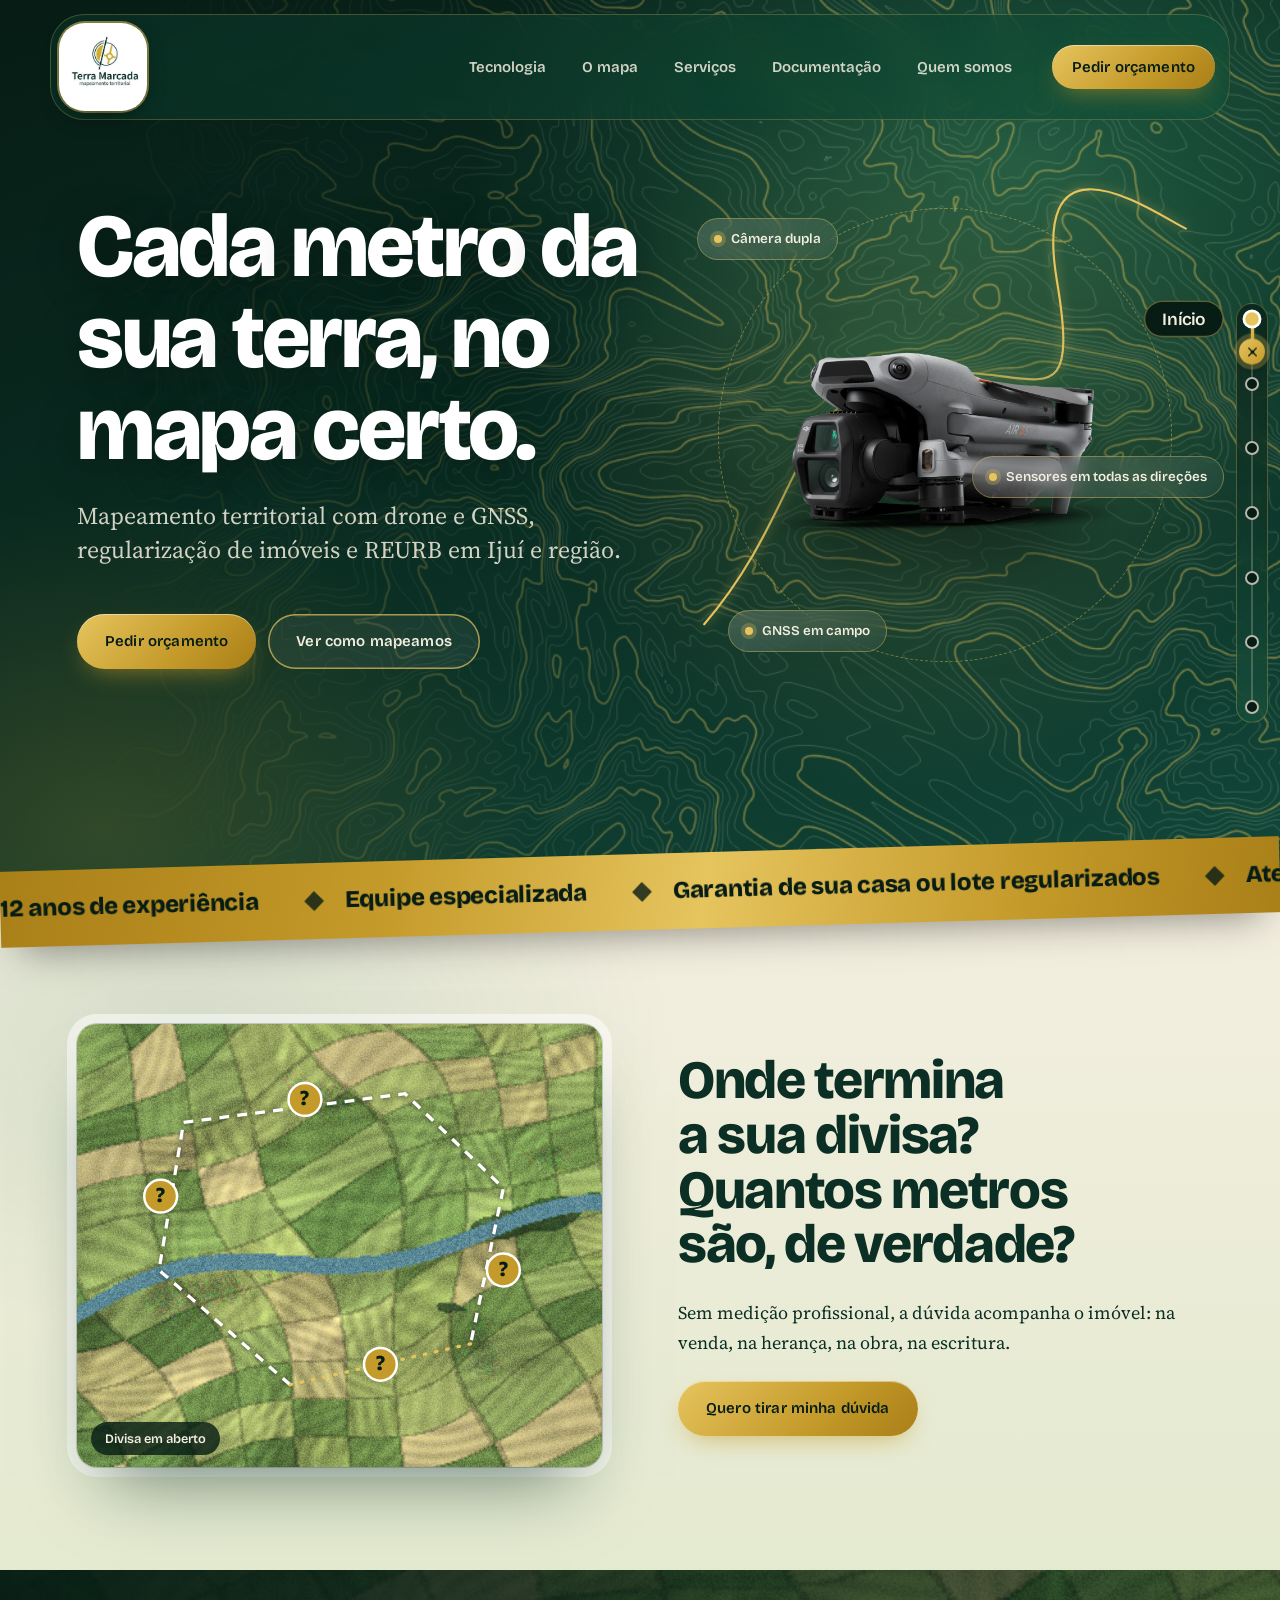
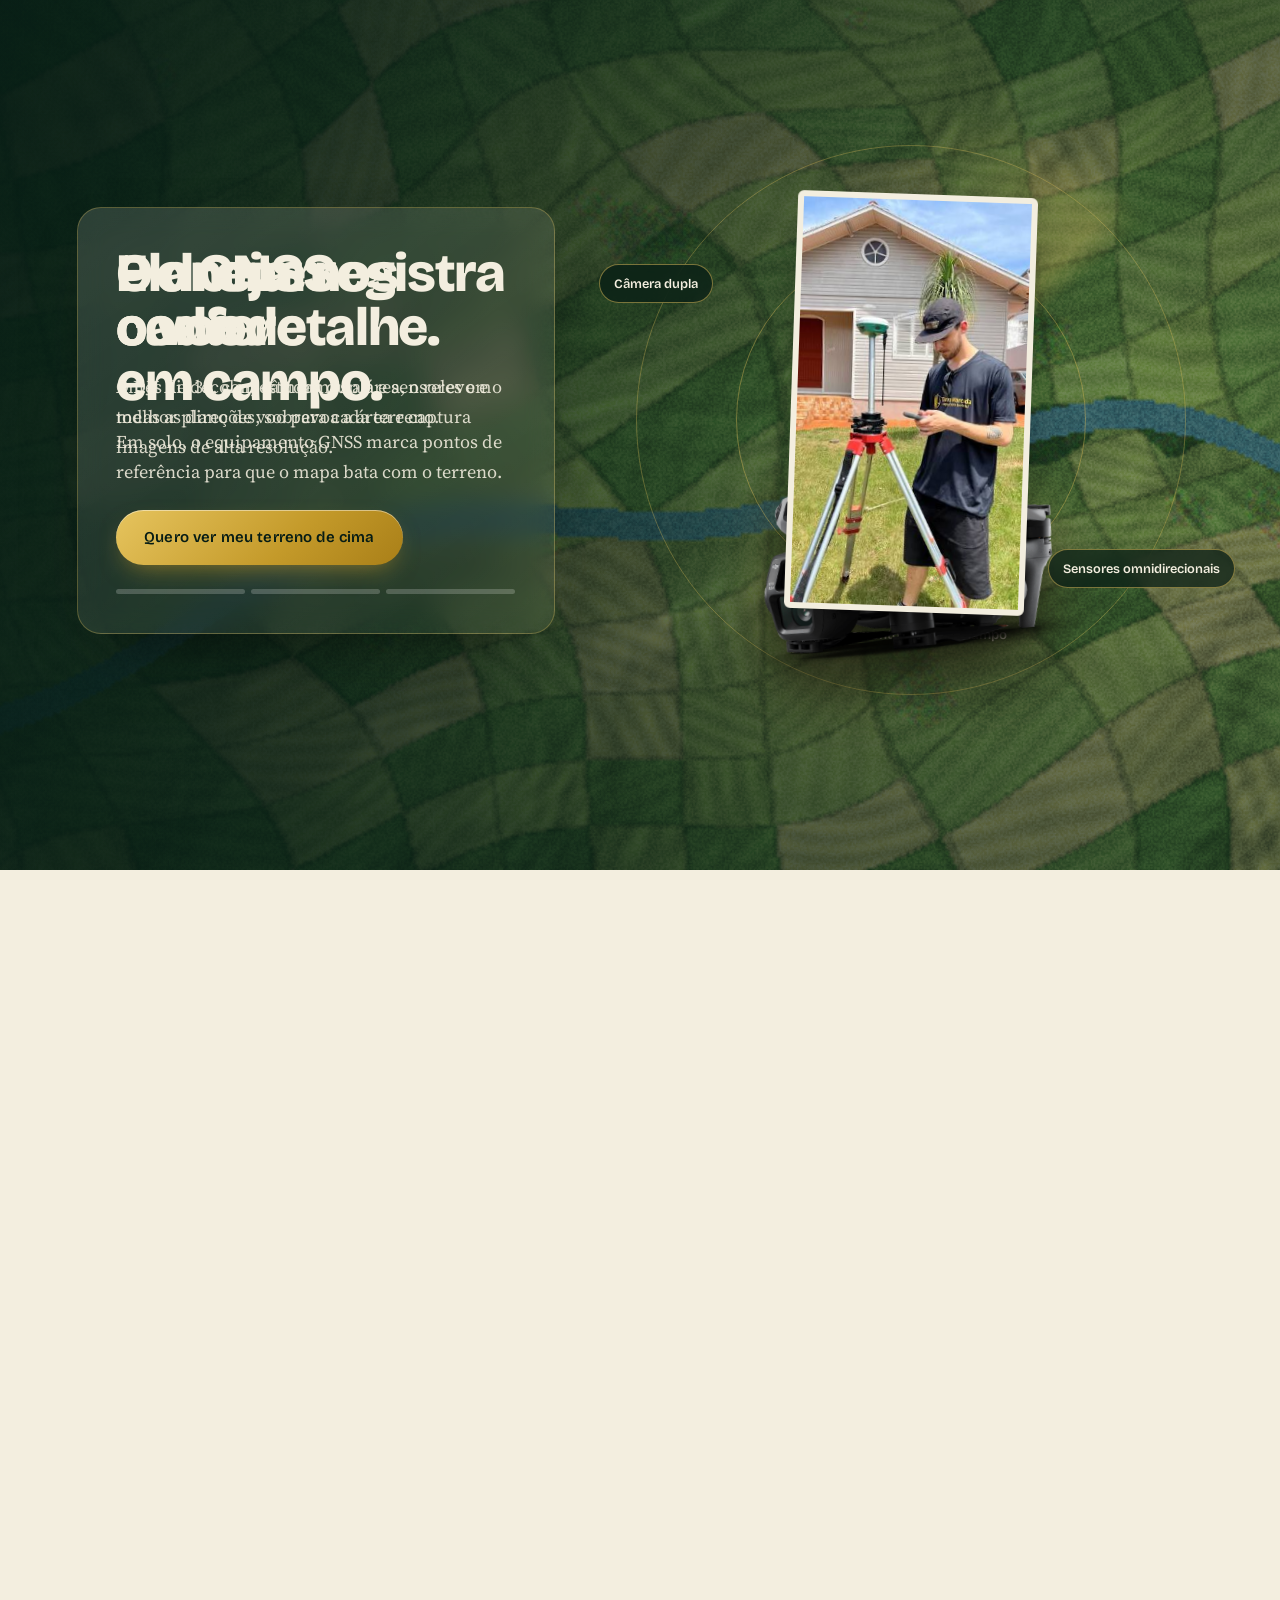
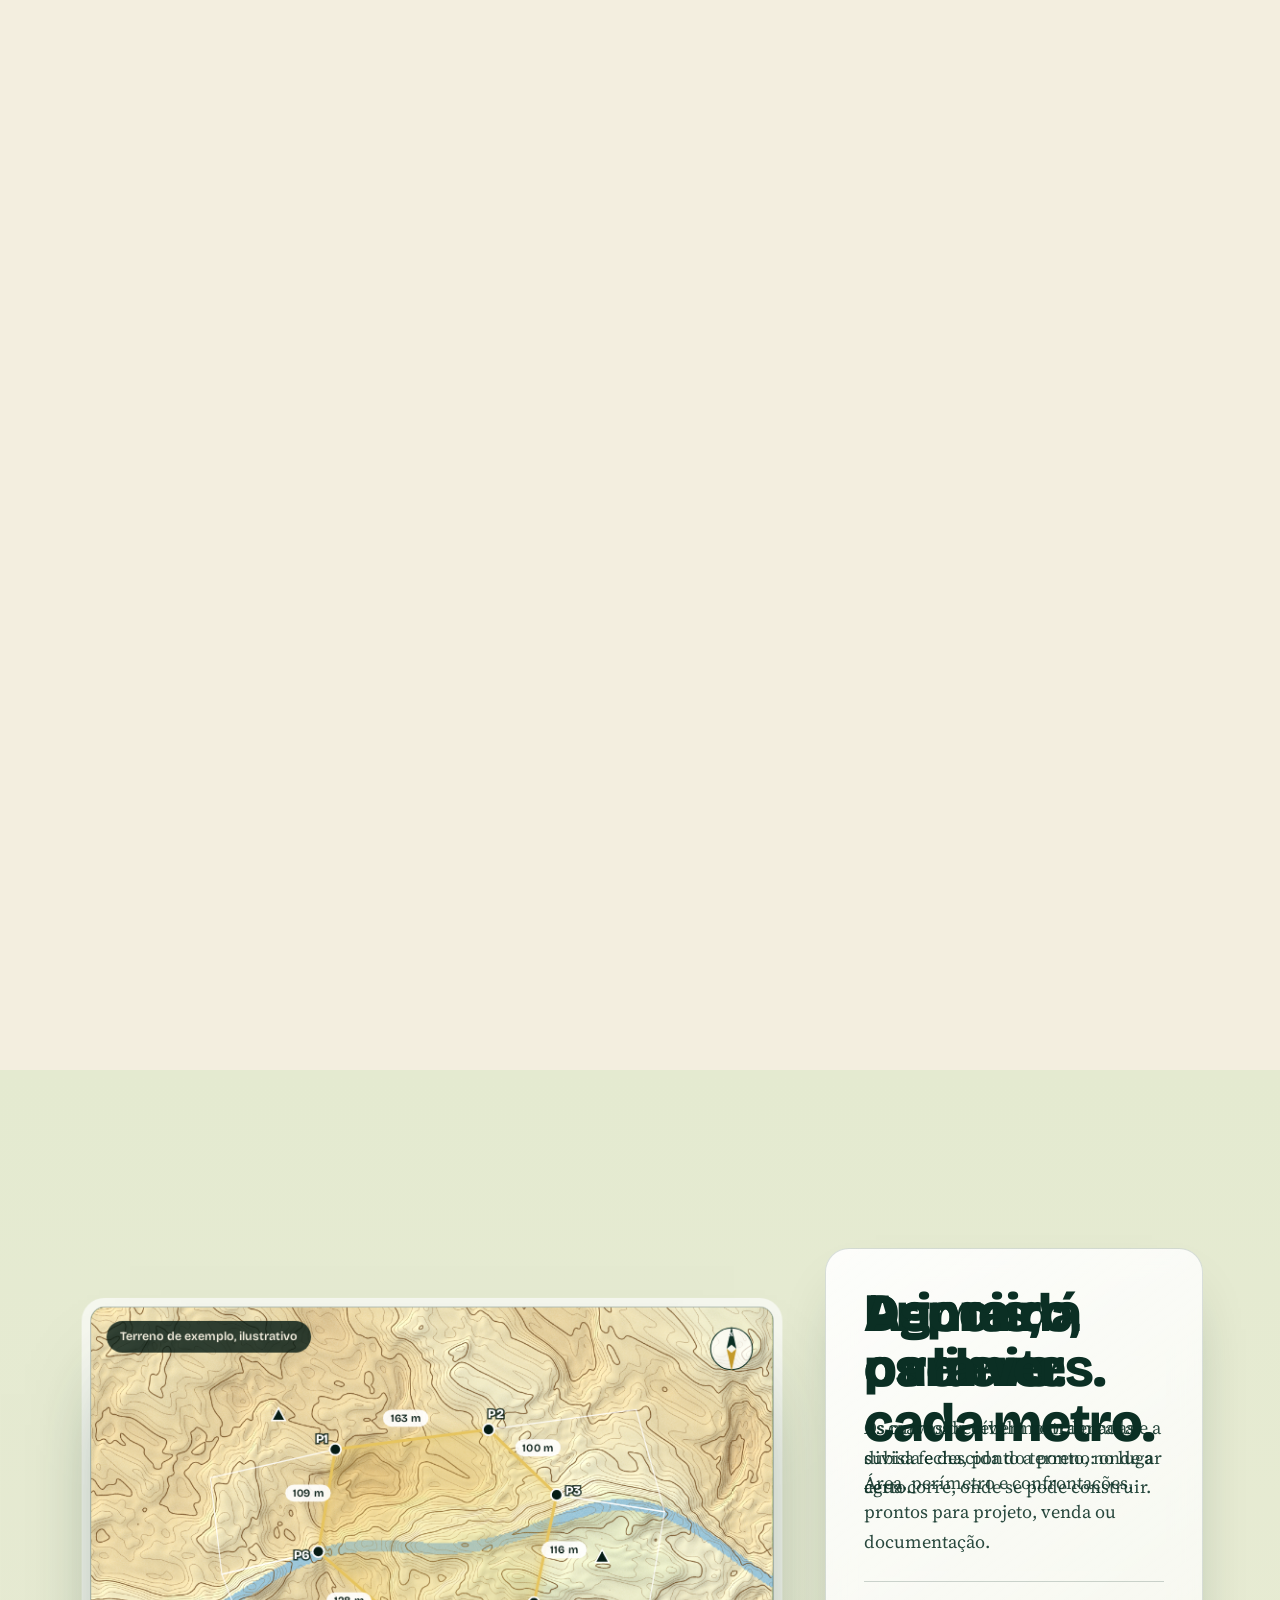
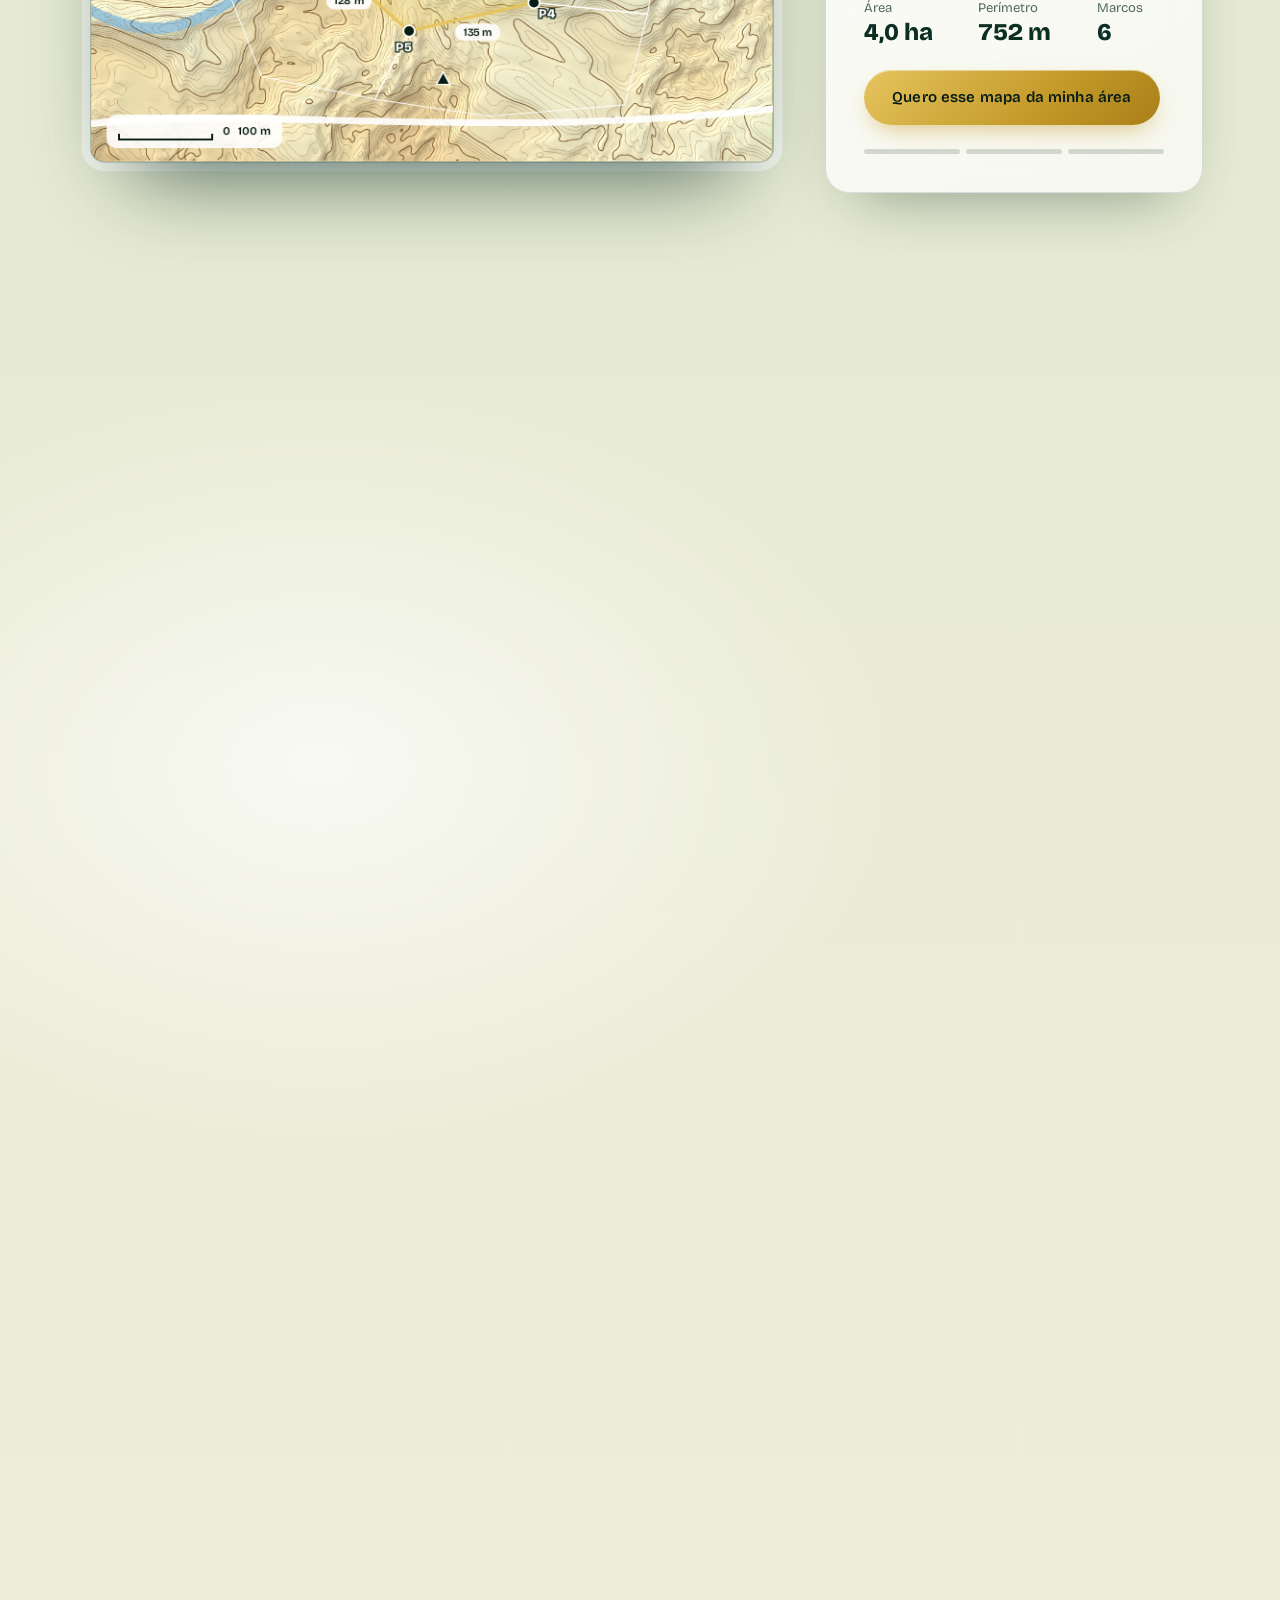
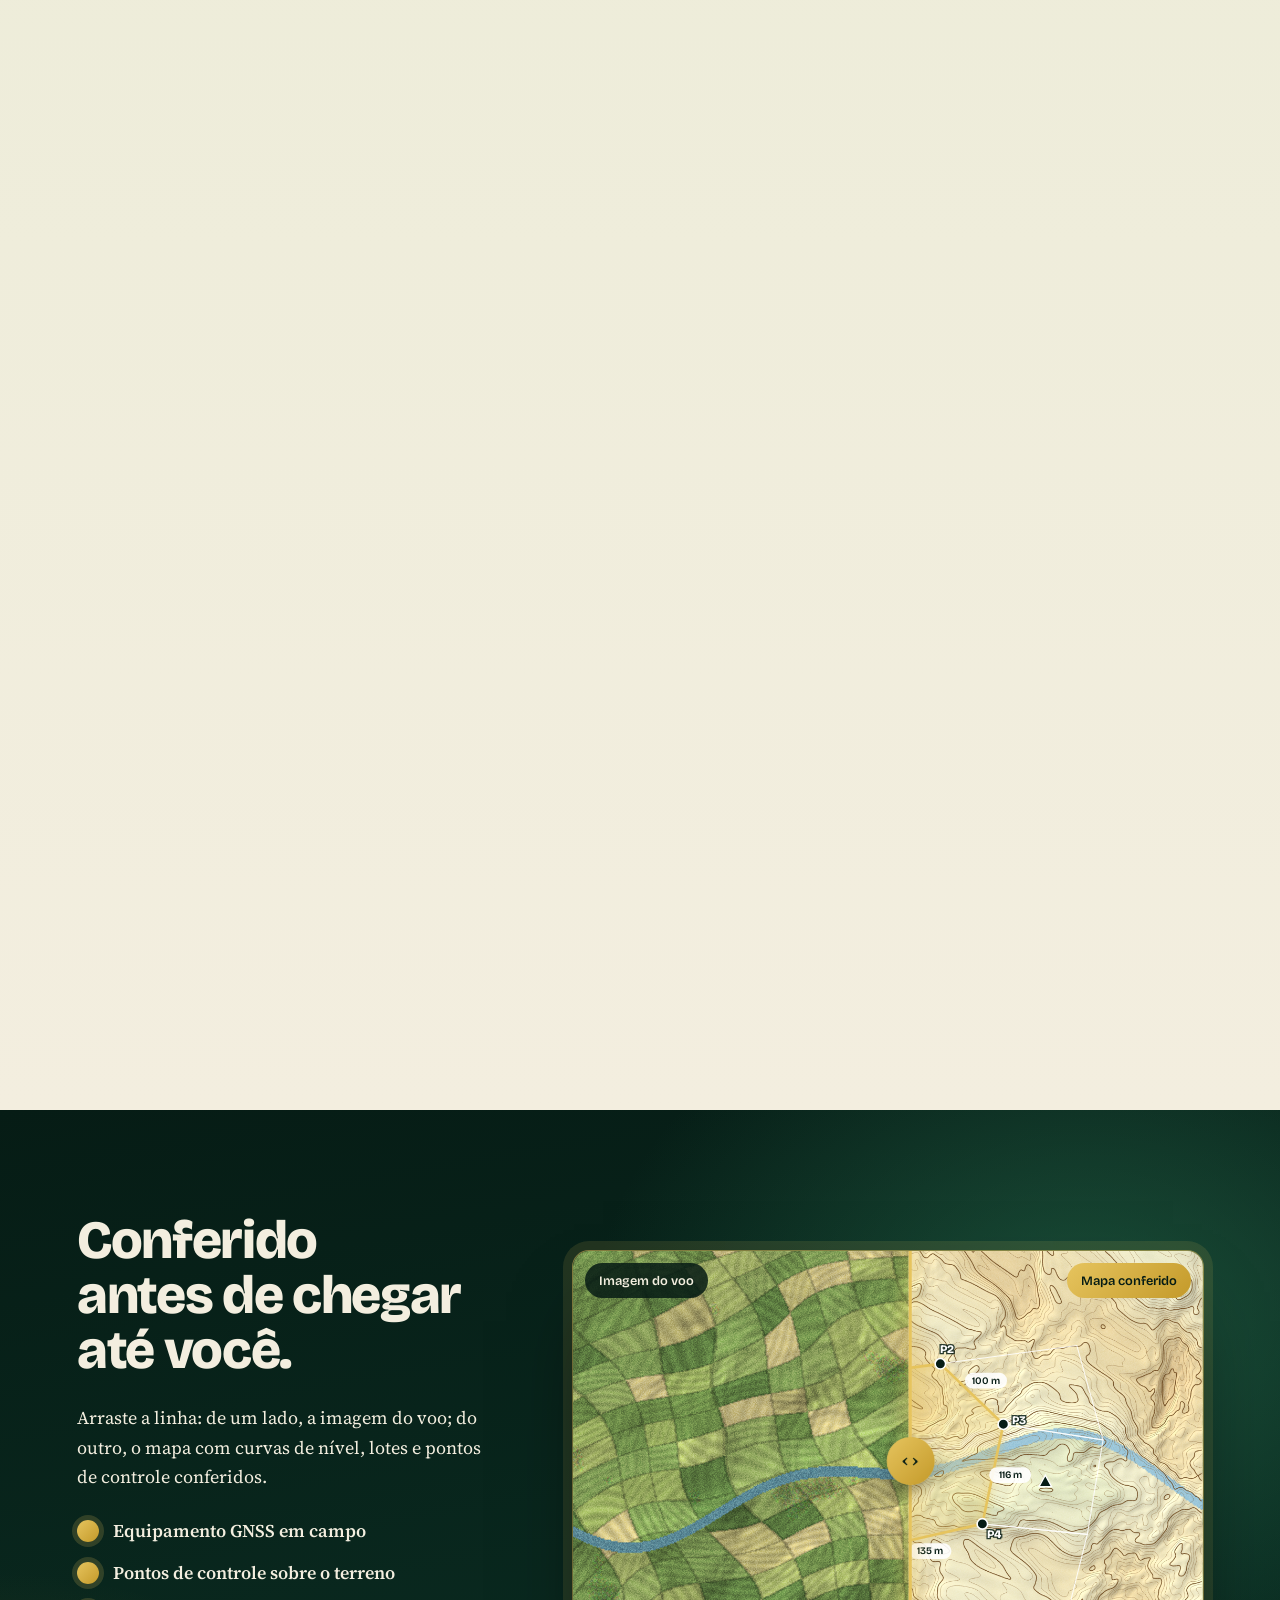
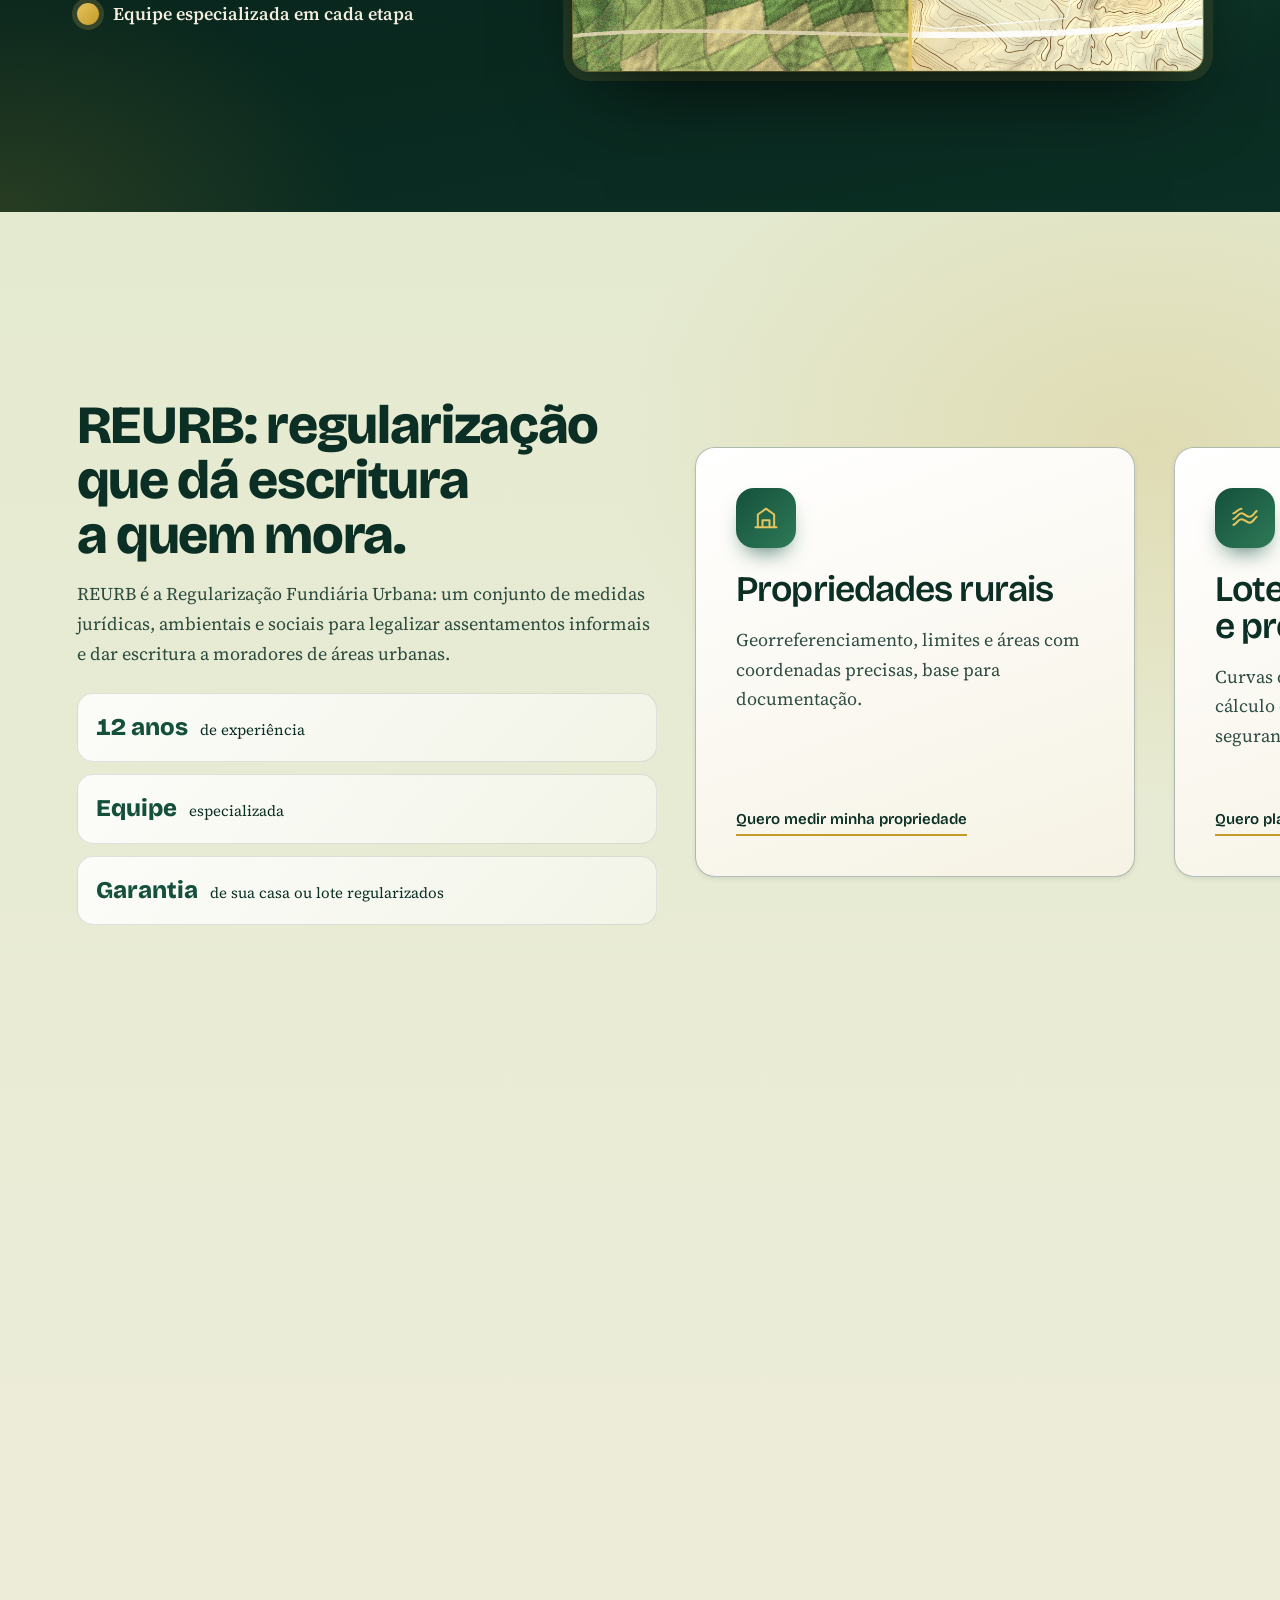
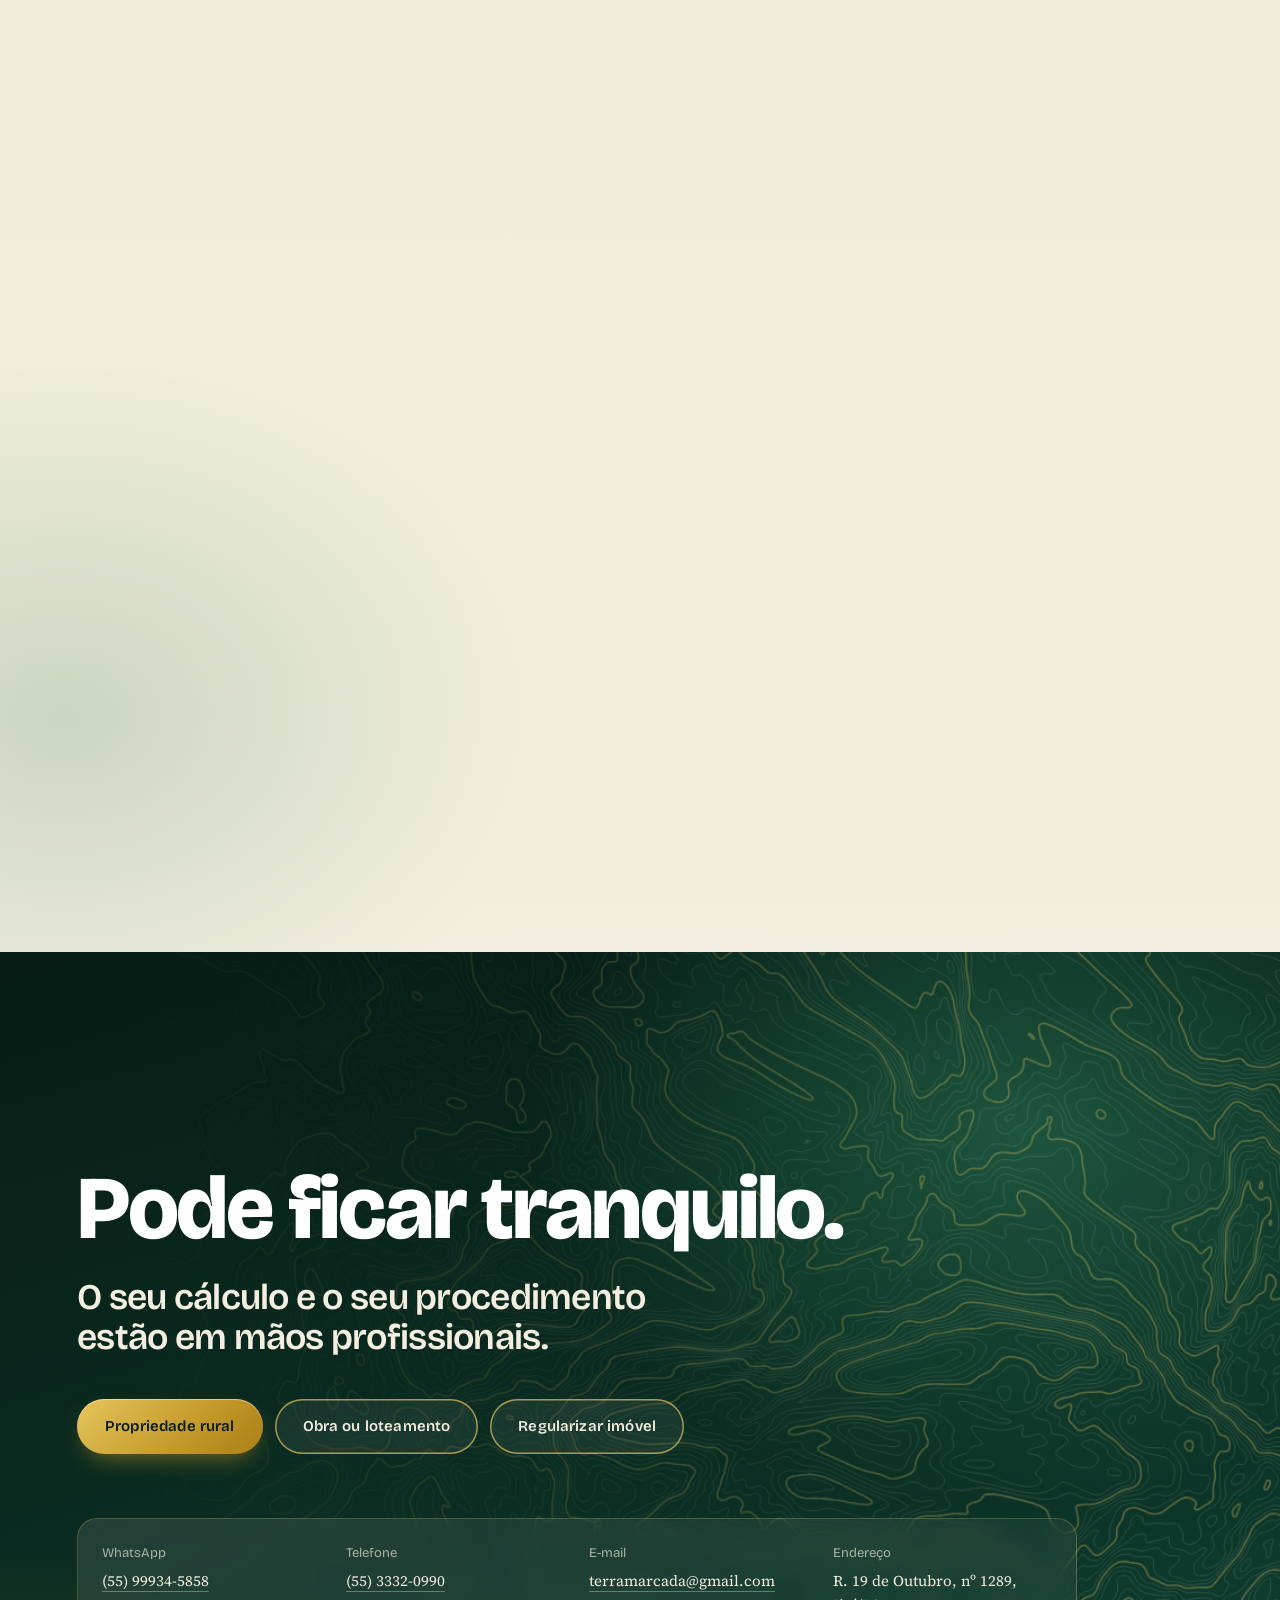
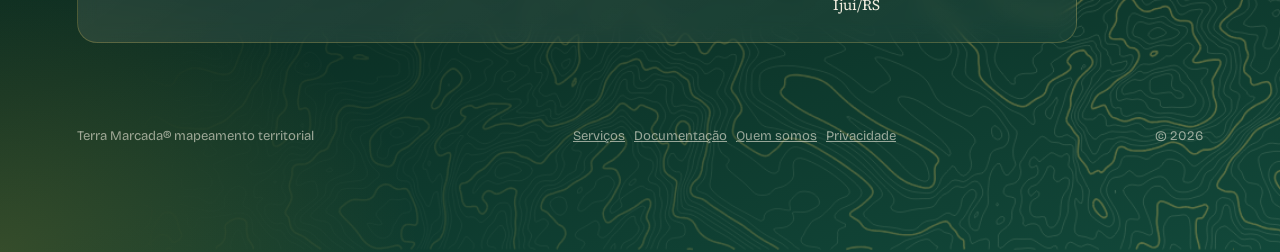
==== index.html @ d347a707 "Melhora a sensação de progressão: cenas presas mais curtas, varredura automática do mapa, rota de vo" ====
<!doctype html>
<html lang="pt-BR">
<head>
  <meta charset="utf-8">
  <meta name="viewport" content="width=device-width, initial-scale=1">
  <title>Terra Marcada | Mapeamento territorial em Ijuí</title>
  <meta name="description" content="Terra Marcada: mapeamento territorial com drone e GNSS em Ijuí e região. Georreferenciamento, relevo, regularização de imóveis e REURB, com cálculo e procedimento em mãos profissionais.">
  <meta name="theme-color" content="#061C15">
  <meta property="og:title" content="Terra Marcada | Mapeamento territorial em Ijuí">
  <meta property="og:description" content="Cada metro da sua terra, no mapa certo. Mapeamento com drone, GNSS e regularização de imóveis.">
  <link rel="icon" href="assets/logo.png">
  <link rel="preconnect" href="https://fonts.googleapis.com">
  <link rel="preconnect" href="https://fonts.gstatic.com" crossorigin>
  <link href="https://fonts.googleapis.com/css2?family=Bricolage+Grotesque:opsz,wght@12..96,400;12..96,600;12..96,800&family=Source+Serif+4:opsz,wght@8..60,400;8..60,600&display=swap" rel="stylesheet">
  <link rel="stylesheet" href="sites-incriveis.css">
  <link rel="stylesheet" href="site.css">
</head>
<body>

<!-- Navegação -->
<header class="nav" id="nav">
  <a href="#terra" class="nav-logo" aria-label="Terra Marcada, início"><img src="assets/logo.png" alt="Terra Marcada" width="447" height="447"></a>
  <nav class="nav-links" aria-label="Principal">
    <a href="#voo">Tecnologia</a>
    <a href="#mapa">O mapa</a>
    <a href="servicos.html">Serviços</a>
    <a href="documentacao.html">Documentação</a>
    <a href="sobre.html">Quem somos</a>
  </nav>
  <a class="btn btn-sm" data-wa="Olá, Terra Marcada! Gostaria de um orçamento." href="https://wa.me/5555999345858">Pedir orçamento</a>
</header>

<!-- Painel de instrumentos do drone (ilustrativo) -->
<aside class="hud" id="hud" aria-hidden="true">
  <div class="hud-row"><span>ALT</span><b id="hudAlt">0 m</b></div>
  <div class="hud-row hud-geo"><span>LAT</span><b id="hudLat">28.3880° S</b></div>
  <div class="hud-row hud-geo"><span>LON</span><b id="hudLon">53.9140° O</b></div>
  <div class="hud-escala"><i id="hudBar"></i><span id="hudEsc">5 m</span></div>
</aside>

<a class="wa-pill" id="waPill" data-wa="Olá, Terra Marcada! Gostaria de um orçamento." href="https://wa.me/5555999345858">
  <svg viewBox="0 0 24 24" width="18" height="18" aria-hidden="true"><path d="M12 3a9 9 0 00-7.7 13.6L3 21l4.5-1.2A9 9 0 1012 3z" fill="none" stroke="currentColor" stroke-width="1.8" stroke-linejoin="round"/><path d="M9 8.5c.4 3 2.6 5.3 5.7 6.2l1.2-1.4-2-1-.9.8a4.6 4.6 0 01-2.6-2.6l.8-.9-1-2z" fill="currentColor"/></svg>
  WhatsApp
</a>

<!-- Rota de voo: mostra onde a pessoa está na página -->
<nav class="plv" id="plv" aria-label="Progresso da página">
  <div class="plv-pista">
    <span class="plv-fill" id="plvFill"></span>
    <ol>
      <li><a href="#terra" data-n="Início"><span class="sr">Início</span></a></li>
      <li><a href="#problema" data-n="Por que medir"><span class="sr">Por que medir</span></a></li>
      <li><a href="#voo" data-n="O voo"><span class="sr">O voo</span></a></li>
      <li><a href="#mapa" data-n="O mapa"><span class="sr">O mapa</span></a></li>
      <li><a href="#rigor" data-n="O rigor"><span class="sr">O rigor</span></a></li>
      <li><a href="#servicos" data-n="Serviços"><span class="sr">Serviços</span></a></li>
      <li><a href="#contato" data-n="Contato"><span class="sr">Contato</span></a></li>
    </ol>
    <span class="plv-drone" id="plvDrone" aria-hidden="true"><svg viewBox="0 0 24 24"><path d="M12 12l-6-6M12 12l6-6M12 12l-6 6M12 12l6 6"/><circle cx="12" cy="12" r="2"/></svg></span>
  </div>
</nav>

<main>

<!-- 1 · TERRA -->
<section class="hero escuro" id="terra">
  <div class="hero-bg" aria-hidden="true">
    <canvas data-terra="lines" class="terra-cv hero-linhas"></canvas>
    <div class="hero-brilho"></div>
  </div>
  <div class="hero-grade">
    <div class="hero-txt">
      <h1 data-fx="palavras" data-fx-duracao="900">Cada metro da sua terra, no mapa certo.</h1>
      <p class="sub" data-fx="subir" data-fx-atraso="900">Mapeamento territorial com drone e GNSS, regularização de imóveis e REURB em Ijuí e região.</p>
      <div class="acoes" data-fx="subir" data-fx-atraso="1100">
        <a class="btn" data-wa="Olá, Terra Marcada! Gostaria de um orçamento." href="https://wa.me/5555999345858">Pedir orçamento</a>
        <a class="btn btn-vazado" href="#voo">Ver como mapeamos</a>
      </div>
    </div>
    <div class="hero-vis" aria-hidden="false">
      <svg class="rota" viewBox="0 0 600 600" aria-hidden="true"><path d="M20 520 C 140 380, 120 250, 260 230 S 460 300, 430 120 S 540 40, 580 60" pathLength="1"/></svg>
      <div class="ping"><i></i><i></i><i></i></div>
      <div class="anel"></div>
      <img src="assets/drone-dji-air-3s.png" alt="Drone DJI Air 3S" width="720" height="720" class="hero-drone" fetchpriority="high">
      <span class="ficha f1">Câmera dupla</span>
      <span class="ficha f2">Sensores em todas as direções</span>
      <span class="ficha f3">GNSS em campo</span>
    </div>
  </div>
</section>

<!-- Faixa -->
<div class="faixa" aria-label="Diferenciais da Terra Marcada">
  <div class="faixa-trilho">
    <ul class="faixa-lista">
      <li>12 anos de experiência</li><li>Equipe especializada</li><li>Garantia de sua casa ou lote regularizados</li><li>Atendemos Ijuí e região</li>
    </ul>
    <ul class="faixa-lista" aria-hidden="true">
      <li>12 anos de experiência</li><li>Equipe especializada</li><li>Garantia de sua casa ou lote regularizados</li><li>Atendemos Ijuí e região</li>
    </ul>
  </div>
</div>

<!-- 2 · O PROBLEMA -->
<section class="cena claro problema" id="problema">
  <div class="grade">
    <figure class="moldura" data-fx="esquerda">
      <canvas data-terra="aerial" data-crop="300,130,640,540" class="terra-cv" aria-hidden="true"></canvas>
      <svg viewBox="300 130 640 540" role="img" aria-label="Terreno visto de cima com a divisa interrompida e medidas desconhecidas">
        <path class="aberta" d="M430 250 L700 215 L820 330 L780 520"/>
        <path class="aberta" d="M560 570 L400 430 L430 250"/>
        <path class="lacuna" d="M780 520 L560 570"/>
        <g class="duv"><circle cx="670" cy="545" r="20"/><text x="670" y="552" text-anchor="middle">?</text></g>
        <g class="duv d2"><circle cx="578" cy="222" r="20"/><text x="578" y="229" text-anchor="middle">?</text></g>
        <g class="duv d3"><circle cx="820" cy="430" r="20"/><text x="820" y="437" text-anchor="middle">?</text></g>
        <g class="duv d4"><circle cx="402" cy="340" r="20"/><text x="402" y="347" text-anchor="middle">?</text></g>
      </svg>
      <figcaption>Divisa em aberto</figcaption>
    </figure>
    <div class="col-txt">
      <h2 data-fx="direita">Onde termina a sua divisa? Quantos metros são, de verdade?</h2>
      <p data-fx="direita" data-fx-atraso="150">Sem medição profissional, a dúvida acompanha o imóvel: na venda, na herança, na obra, na escritura.</p>
      <a class="btn" data-fx="surgir" data-fx-atraso="300" data-wa="Olá, Terra Marcada! Tenho uma dúvida sobre a divisa e a área do meu terreno." href="https://wa.me/5555999345858">Quero tirar minha dúvida</a>
    </div>
  </div>
</section>

<!-- 3 · O VOO -->
<section data-fx-fixa data-fx-altura="3" data-fx-etapas="3" class="voo escuro" id="voo">
  <div class="fx-palco">
    <div class="voo-bg" aria-hidden="true">
      <div class="voo-pan" data-fx-y="70,-70"><canvas data-terra="aerial" class="terra-cv"></canvas></div>
      <div class="voo-veu"></div>
    </div>
    <div class="voo-grade">
      <div class="painel-vidro leg-voo">
        <div class="etapas">
          <div class="fx-etapa">
            <h2>Planejamos o voo.</h2>
            <p>Antes de decolar, estudamos a área, o relevo e o melhor plano de voo para cada terreno.</p>
          </div>
          <div class="fx-etapa">
            <h2>O drone registra cada detalhe.</h2>
            <p>O DJI Air 3S, com câmera dupla e sensores em todas as direções, sobrevoa a área e captura imagens de alta resolução.</p>
          </div>
          <div class="fx-etapa">
            <h2>E o GNSS confere em campo.</h2>
            <p>Em solo, o equipamento GNSS marca pontos de referência para que o mapa bata com o terreno.</p>
            <a class="btn" data-wa="Olá, Terra Marcada! Quero ver o meu terreno de cima, com mapeamento por drone." href="https://wa.me/5555999345858">Quero ver meu terreno de cima</a>
          </div>
        </div>
        <div class="seg" aria-hidden="true"><i></i><i></i><i></i></div>
      </div>
      <div class="palco-dir">
        <div class="drone-cena">
          <div class="radar"><i></i><i></i></div>
          <img src="assets/drone-dji-air-3s.png" alt="Drone DJI Air 3S sobrevoando a área" width="720" height="720" class="drone" data-fx-y="140,-20" data-fx-giro="-5,4" data-fx-escala="0.8,1.08">
          <span class="chama c1">Câmera dupla</span>
          <span class="chama c2">Sensores omnidirecionais</span>
        </div>
        <figure class="foto-campo">
          <img src="assets/campo-gnss.png" alt="Técnico da Terra Marcada operando equipamento GNSS sobre tripé, em campo" width="335" height="597" loading="lazy" decoding="async">
          <figcaption>Equipamento GNSS em campo</figcaption>
        </figure>
      </div>
    </div>
  </div>
</section>

<!-- 4 · O MAPA SE FORMA (PICO) -->
<section data-fx-fixa data-fx-altura="3.6" data-fx-etapas="3" class="pico claro" id="mapa">
  <div class="fx-palco">
    <div class="pico-grade">
      <div class="prancha" id="prancha" data-fx-escala="0.96,1.04" data-fx-y="14,-14">
        <canvas data-terra="aerial" class="terra-cv base"></canvas>
        <div class="prancha-mapa" id="pranchaMapa"><canvas data-terra="map" class="terra-cv"></canvas></div>
        <div class="scan" id="scan"></div>
        <svg class="cad" id="cad" viewBox="0 0 1200 800" role="img" aria-label="Carta topográfica de um terreno de exemplo, com curvas de nível, lotes, limites e marcos"></svg>
        <svg class="rosa" viewBox="0 0 80 80" aria-hidden="true"><circle cx="40" cy="40" r="30" fill="rgba(255,255,255,.7)" stroke="#0B2F24" stroke-width="1.5"/><path d="M40 8 L47 40 L40 34 L33 40 Z" fill="#0B2F24"/><path d="M40 72 L47 40 L40 46 L33 40 Z" fill="#C49A2A"/><text x="40" y="22" text-anchor="middle" font-size="9" font-weight="800" fill="#fff">N</text></svg>
        <div class="escala" aria-hidden="true"><i></i><span>0</span><span>100 m</span></div>
        <span class="selo">Terreno de exemplo, ilustrativo</span>
      </div>
      <div class="painel-vidro claro-vidro leg-pico">
        <div class="etapas">
          <div class="fx-etapa">
            <h2>Primeiro, o relevo.</h2>
            <p>As curvas de nível mostram cada subida e descida do terreno: onde a água corre, onde se pode construir.</p>
          </div>
          <div class="fx-etapa">
            <h2>Depois, os limites.</h2>
            <p>Os marcos recebem coordenadas e a divisa fecha, ponto a ponto, no lugar certo.</p>
          </div>
          <div class="fx-etapa">
            <h2>Agora dá para ver cada metro.</h2>
            <p>Área, perímetro e confrontações, prontos para projeto, venda ou documentação.</p>
            <dl class="entrega" id="entrega">
              <div><dt>Área</dt><dd><span id="eArea">0</span> ha</dd></div>
              <div><dt>Perímetro</dt><dd><span id="ePer">0</span> m</dd></div>
              <div><dt>Marcos</dt><dd>6</dd></div>
            </dl>
            <a class="btn" data-wa="Olá, Terra Marcada! Quero um mapa da minha área, com limites e curvas de nível." href="https://wa.me/5555999345858">Quero esse mapa da minha área</a>
          </div>
        </div>
        <div class="seg" aria-hidden="true"><i></i><i></i><i></i></div>
      </div>
    </div>
  </div>
</section>

<!-- 5 · O RIGOR -->
<section class="cena rigor escuro" id="rigor">
  <div class="grade grade-rigor">
    <div class="col-txt">
      <h2 data-fx="subir">Conferido antes de chegar até você.</h2>
      <p data-fx="subir" data-fx-atraso="120">Arraste a linha: de um lado, a imagem do voo; do outro, o mapa com curvas de nível, lotes e pontos de controle conferidos.</p>
      <ul class="checks" data-fx="subir" data-fx-atraso="240">
        <li>Equipamento GNSS em campo</li>
        <li>Pontos de controle sobre o terreno</li>
        <li>Equipe especializada em cada etapa</li>
      </ul>
      <a class="btn" data-fx="surgir" data-fx-atraso="360" data-wa="Olá, Terra Marcada! Quero conhecer o procedimento de vocês." href="https://wa.me/5555999345858">Quero conhecer o procedimento</a>
    </div>
    <div class="regua" id="regua" data-fx="crescer">
      <canvas data-terra="aerial" class="terra-cv cam" aria-hidden="true"></canvas>
      <div class="cam cam-mapa">
        <canvas data-terra="map" class="terra-cv" aria-hidden="true"></canvas>
        <svg class="cad cad-fixo" id="cadFixo" viewBox="0 0 1200 800" aria-hidden="true"></svg>
      </div>
      <span class="tag tag-e">Imagem do voo</span>
      <span class="tag tag-d">Mapa conferido</span>
      <i class="puxador" id="puxador" aria-hidden="true"><b>&lsaquo; &rsaquo;</b></i>
      <input type="range" min="4" max="96" value="50" id="reguaIn" class="regua-in" aria-label="Comparar imagem do voo e mapa conferido">
    </div>
  </div>
</section>

<!-- 6 · REURB E SERVIÇOS -->
<section data-fx-fixa data-fx-altura="2.6" class="servicos claro" id="servicos">
  <div class="fx-palco">
    <div data-fx="trilho" class="trilho">
      <article class="painel painel-reurb">
        <h2>REURB: regularização que dá escritura a quem mora.</h2>
        <p>REURB é a Regularização Fundiária Urbana: um conjunto de medidas jurídicas, ambientais e sociais para legalizar assentamentos informais e dar escritura a moradores de áreas urbanas.</p>
        <ul class="fatos">
          <li><strong><span data-fx="contar" data-fx-fim="12">12</span> anos</strong>de experiência</li>
          <li><strong>Equipe</strong>especializada</li>
          <li><strong>Garantia</strong>de sua casa ou lote regularizados</li>
        </ul>
      </article>
      <article class="painel cartao">
        <span class="ico"><svg viewBox="0 0 24 24"><path d="M3 20h18M5 20V9l7-5 7 5v11M9 20v-6h6v6"/></svg></span>
        <h3>Propriedades rurais</h3>
        <p>Georreferenciamento, limites e áreas com coordenadas precisas, base para documentação.</p>
        <a class="mais" data-wa="Olá, Terra Marcada! Tenho uma propriedade rural e quero georreferenciar." href="https://wa.me/5555999345858">Quero medir minha propriedade</a>
      </article>
      <article class="painel cartao">
        <span class="ico"><svg viewBox="0 0 24 24"><path d="M2 18c3-1 4-5 7-5s4 3 7 3 4-4 6-5M2 13c3-1 4-5 7-5s4 3 7 3 4-4 6-5M2 8c3-1 4-4 7-4"/></svg></span>
        <h3>Loteamentos e projetos</h3>
        <p>Curvas de nível, planta planialtimétrica e cálculo de volumes para planejar com segurança.</p>
        <a class="mais" data-wa="Olá, Terra Marcada! Tenho uma obra ou loteamento e preciso de levantamento do terreno." href="https://wa.me/5555999345858">Quero planejar minha obra</a>
      </article>
      <article class="painel cartao">
        <span class="ico"><svg viewBox="0 0 24 24"><path d="M4 21V8l8-5 8 5v13M9 21v-5h6v5M9 11h.01M15 11h.01"/></svg></span>
        <h3>Poder público</h3>
        <p>Mapas e ortomosaicos em alta resolução para apoiar o planejamento e a regularização urbana.</p>
        <a class="mais" data-wa="Olá, Terra Marcada! Represento um órgão público e gostaria de conversar sobre mapeamento." href="https://wa.me/5555999345858">Quero conversar sobre meu município</a>
      </article>
      <article class="painel cartao cartao-foto">
        <img src="assets/atendimento.png" alt="Atendimento na Terra Marcada, com mapas sobre a mesa" width="194" height="259" loading="lazy" decoding="async">
        <div>
          <h3>Seu imóvel, com escritura.</h3>
          <p>Atendimento próximo, com os mapas sobre a mesa e cada etapa explicada.</p>
          <a class="btn" data-wa="Olá, Terra Marcada! Quero regularizar meu imóvel (REURB)." href="https://wa.me/5555999345858">Quero regularizar meu imóvel</a>
        </div>
      </article>
    </div>
  </div>
</section>

<!-- 7 · CONTATO -->
<section class="cena final escuro" id="contato">
  <div class="final-bg" aria-hidden="true"><canvas data-terra="lines" class="terra-cv"></canvas></div>
  <div class="final-in">
    <h2 data-fx="palavras" data-fx-duracao="800">Pode ficar tranquilo.</h2>
    <p class="final-sub" data-fx="subir" data-fx-atraso="500">O seu cálculo e o seu procedimento estão em mãos profissionais.</p>
    <div class="escolhas" data-fx="subir" data-fx-atraso="650">
      <a class="btn" data-wa="Olá, Terra Marcada! Quero um orçamento para minha propriedade rural." href="https://wa.me/5555999345858">Propriedade rural</a>
      <a class="btn btn-vazado" data-wa="Olá, Terra Marcada! Quero um orçamento para obra ou loteamento." href="https://wa.me/5555999345858">Obra ou loteamento</a>
      <a class="btn btn-vazado" data-wa="Olá, Terra Marcada! Quero regularizar meu imóvel (REURB)." href="https://wa.me/5555999345858">Regularizar imóvel</a>
    </div>
    <dl class="contatos" data-fx="surgir" data-fx-atraso="800">
      <div><dt>WhatsApp</dt><dd><a data-wa="Olá, Terra Marcada! Gostaria de um orçamento." href="https://wa.me/5555999345858">(55) 99934-5858</a></dd></div>
      <div><dt>Telefone</dt><dd><a href="tel:+555533320990">(55) 3332-0990</a></dd></div>
      <div><dt>E-mail</dt><dd><a href="mailto:terramarcada@gmail.com">terramarcada@gmail.com</a></dd></div>
      <div><dt>Endereço</dt><dd>R. 19 de Outubro, nº 1289, Ijuí/RS</dd></div>
    </dl>
  </div>
  <footer class="rodape"><span>Terra Marcada® mapeamento territorial</span><span><a href="servicos.html">Serviços</a> &nbsp; <a href="documentacao.html">Documentação</a> &nbsp; <a href="sobre.html">Quem somos</a> &nbsp; <a href="privacidade.html">Privacidade</a></span><span>© <span id="ano">2026</span></span></footer>
</section>

</main>

<script src="terrain.js" defer></script>
<script src="sites-incriveis.js" defer></script>
<script src="site.js" defer></script>
<script src="topo.js" defer></script>
</body>
</html>
---- sites-incriveis.css ----
/*!
 * Sites Incríveis — estilos do motor
 * © 2026 Enzo Barbatto — Sparo Automações. Uso conforme LICENCA.md.
 *
 * Só o necessário para os efeitos funcionarem. A identidade visual do site
 * (fontes, cores, espaçamentos) vive no CSS da própria página.
 */

/* ---------- estados iniciais das revelações ---------- */

[data-fx="surgir"],
[data-fx="subir"],
[data-fx="esquerda"],
[data-fx="direita"],
[data-fx="crescer"] {
  opacity: 0;
  transition: opacity 0.9s cubic-bezier(0.22, 1, 0.36, 1),
              transform 0.9s cubic-bezier(0.22, 1, 0.36, 1);
  will-change: opacity, transform;
}

[data-fx="subir"]    { transform: translateY(36px); }
[data-fx="esquerda"] { transform: translateX(-48px); }
[data-fx="direita"]  { transform: translateX(48px); }
[data-fx="crescer"]  { transform: scale(0.92); }

[data-fx].fx-em-cena {
  opacity: 1;
  transform: none;
}

/* palavras: cada palavra sobe individualmente quando o pai entra em cena */
[data-fx="palavras"] .fx-palavra {
  display: inline-block;
  opacity: 0;
  transform: translateY(0.6em);
  transition: opacity 0.55s ease-out, transform 0.55s cubic-bezier(0.22, 1, 0.36, 1);
}
[data-fx="palavras"].fx-em-cena .fx-palavra {
  opacity: 1;
  transform: none;
}
[data-fx="palavras"] { opacity: 1; }

/* digitar: cursor enquanto escreve */
[data-fx="digitar"] { opacity: 1; }
.fx-digitando::after {
  content: "";
  display: inline-block;
  width: 0.08em;
  height: 1em;
  margin-left: 0.06em;
  background: currentColor;
  vertical-align: -0.12em;
  animation: fx-cursor 0.8s steps(2, jump-none) infinite;
}
@keyframes fx-cursor { 50% { opacity: 0; } }

[data-fx="contar"] {
  opacity: 1;
  font-variant-numeric: tabular-nums;
}

/* ---------- cenas fixas ---------- */

[data-fx-fixa] {
  position: relative;
}

.fx-palco {
  position: sticky;
  top: 0;
  height: 100vh;
  height: 100dvh;
  overflow: hidden;
  display: flex;
  align-items: center;
  justify-content: center;
}

[data-fx="trilho"] {
  display: flex;
  flex-wrap: nowrap;
  will-change: transform;
}

[data-fx="rolar-video"] {
  width: 100%;
  height: 100%;
  object-fit: cover;
}

/* etapas: por padrão, cada .fx-etapa aparece na sua vez.
   A página pode sobrescrever livremente com [data-etapa="n"]. */
[data-fx-etapas] .fx-etapa {
  opacity: 0;
  transition: opacity 0.45s ease;
}
[data-fx-etapas="2"][data-etapa="1"] .fx-etapa:nth-of-type(1),
[data-fx-etapas="2"][data-etapa="2"] .fx-etapa:nth-of-type(2),
[data-fx-etapas="3"][data-etapa="1"] .fx-etapa:nth-of-type(1),
[data-fx-etapas="3"][data-etapa="2"] .fx-etapa:nth-of-type(2),
[data-fx-etapas="3"][data-etapa="3"] .fx-etapa:nth-of-type(3),
[data-fx-etapas="4"][data-etapa="1"] .fx-etapa:nth-of-type(1),
[data-fx-etapas="4"][data-etapa="2"] .fx-etapa:nth-of-type(2),
[data-fx-etapas="4"][data-etapa="3"] .fx-etapa:nth-of-type(3),
[data-fx-etapas="4"][data-etapa="4"] .fx-etapa:nth-of-type(4),
[data-fx-etapas="5"][data-etapa="1"] .fx-etapa:nth-of-type(1),
[data-fx-etapas="5"][data-etapa="2"] .fx-etapa:nth-of-type(2),
[data-fx-etapas="5"][data-etapa="3"] .fx-etapa:nth-of-type(3),
[data-fx-etapas="5"][data-etapa="4"] .fx-etapa:nth-of-type(4),
[data-fx-etapas="5"][data-etapa="5"] .fx-etapa:nth-of-type(5) {
  opacity: 1;
}

/* ---------- fundo que viaja ---------- */

.fx-fundo-ativo body {
  background: var(--fx-fundo, inherit);
  color: var(--fx-tinta, inherit);
  transition: background 0.7s ease, color 0.7s ease;
}

/* ---------- suavidade geral ---------- */

[data-fx-paralaxe],
[data-fx-mouse],
[data-fx-x], [data-fx-y], [data-fx-escala], [data-fx-giro], [data-fx-opacidade] {
  will-change: transform;
}

[data-fx-mouse] {
  transition: transform 0.25s ease-out;
}

/* ---------- movimento reduzido: tudo visível, nada se mexe ---------- */

.fx-reduzido [data-fx] {
  opacity: 1 !important;
  transform: none !important;
  transition: none !important;
}
.fx-reduzido [data-fx="palavras"] .fx-palavra {
  opacity: 1;
  transform: none;
  transition: none;
}
.fx-reduzido .fx-palco {
  position: static;
  height: auto;
  overflow: visible;
}
.fx-reduzido [data-fx-etapas] .fx-etapa {
  opacity: 1;
  position: static !important;
  grid-area: auto !important; /* etapas sobrepostas viram lista, uma sob a outra */
  margin: 24px 0;
}
.fx-reduzido [data-fx="trilho"] {
  flex-wrap: wrap;
  transform: none !important;
}
---- site.css ----
/* Terra Marcada · carta topográfica viva
   Cores: floresta profunda, pinheiro, musgo, ouro do logotipo e areia de atlas.
   Tipos: Bricolage Grotesque (títulos, dados) + Source Serif 4 (texto). */
:root{
  --abismo:#061C15; --floresta:#0B2F24; --pinheiro:#14503C; --musgo:#2E7A57; --folha:#6FA27A;
  --ouro:#C49A2A; --ouro-claro:#E6C45E; --areia:#F3EEDF; --areia-2:#E4EAD0; --tinta:#0B2F24; --azul:#2B6CB0;
  --titulo:"Bricolage Grotesque","Helvetica Neue",Arial,sans-serif;
  --texto:"Source Serif 4",Georgia,"Times New Roman",serif;
  --s1:.9375rem; --s2:1.125rem; --s3:1.5rem; --s4:2.25rem; --s5:clamp(2rem,4.2vw,3.4rem); --s6:clamp(2.7rem,7.2vw,5.6rem);
  --e1:8px; --e2:16px; --e3:24px; --e4:40px; --e5:64px; --e6:104px;
  --gutter:clamp(20px,6vw,96px);
  --suave:cubic-bezier(.22,1,.36,1);
}
*{box-sizing:border-box;margin:0;padding:0}
html{scroll-behavior:smooth}
body{font-family:var(--texto);font-size:var(--s2);line-height:1.65;background:var(--areia);color:var(--tinta);-webkit-font-smoothing:antialiased;overflow-x:clip}
img{display:block;max-width:100%;height:auto}
a{color:inherit}
h1,h2,h3{font-family:var(--titulo);font-weight:800;line-height:1.02;letter-spacing:-.025em;text-wrap:balance}
h1{font-size:var(--s6)} h2{font-size:var(--s5)} h3{font-size:var(--s4);font-weight:600}
p{max-width:34em}
.escuro{color:var(--areia)} .claro{color:var(--tinta)}
:focus-visible{outline:3px solid var(--ouro-claro);outline-offset:3px}

/* canvas de relevo: aparecem quando prontos */
.terra-cv{display:block;width:100%;height:100%;object-fit:cover;opacity:0;transition:opacity .9s ease}
.terra-cv.pronto{opacity:1}

/* botões */
.btn{position:relative;overflow:hidden;display:inline-flex;align-items:center;justify-content:center;padding:15px 28px;border-radius:999px;font-family:var(--titulo);font-weight:600;font-size:var(--s1);letter-spacing:.01em;text-decoration:none;color:var(--abismo);background:linear-gradient(135deg,var(--ouro-claro),var(--ouro) 60%,#A97F18);box-shadow:0 10px 26px -10px rgba(196,154,42,.7),inset 0 1px 0 rgba(255,255,255,.45);margin-top:var(--e3);transition:transform .35s var(--suave),box-shadow .35s}
.btn::after{content:"";position:absolute;inset:0;background:linear-gradient(110deg,transparent 30%,rgba(255,255,255,.5) 50%,transparent 70%);transform:translateX(-130%);transition:transform .8s var(--suave)}
.btn:hover{transform:translateY(-2px);box-shadow:0 16px 30px -12px rgba(196,154,42,.85),inset 0 1px 0 rgba(255,255,255,.45)}
.btn:hover::after{transform:translateX(130%)}
.btn-vazado{background:rgba(255,255,255,.06);color:inherit;box-shadow:inset 0 0 0 1.5px rgba(230,196,94,.7);backdrop-filter:blur(6px)}
.btn-vazado:hover{background:rgba(230,196,94,.16);box-shadow:inset 0 0 0 1.5px var(--ouro-claro)}
.btn-sm{padding:10px 20px;margin:0}
.acoes{display:flex;flex-wrap:wrap;gap:12px}

/* navegação */
.nav{position:fixed;z-index:60;top:14px;left:50%;translate:-50% 0;width:min(1180px,100% - 28px);display:flex;align-items:center;gap:var(--e3);padding:8px 14px 8px 8px;border-radius:34px;background:linear-gradient(135deg,rgba(11,47,36,.78),rgba(20,80,60,.55));border:1px solid rgba(230,196,94,.25);backdrop-filter:blur(16px) saturate(1.3);-webkit-backdrop-filter:blur(16px) saturate(1.3);color:var(--areia);transition:transform .5s var(--suave),box-shadow .4s}
.nav.sombra{box-shadow:0 18px 40px -18px rgba(0,0,0,.55)}
.nav.some{transform:translateY(-140%)}
.nav-logo{display:block;width:88px;height:88px;border-radius:26px;overflow:hidden;background:#fff;flex:none;box-shadow:0 10px 24px -10px rgba(0,0,0,.6),0 0 0 2px rgba(230,196,94,.55);transition:transform .4s var(--suave)}
.nav-logo img{width:100%;height:100%;object-fit:contain;padding:4px}
.nav-links{display:flex;gap:4px;margin-left:auto}
.nav-links a{font-family:var(--titulo);font-size:var(--s1);font-weight:600;text-decoration:none;padding:9px 16px;border-radius:999px;opacity:.85;transition:background .3s,opacity .3s}
.nav-links a:hover{background:rgba(255,255,255,.1);opacity:1}

/* WhatsApp fixo e painel de voo */
.wa-pill{position:fixed;right:var(--e2);bottom:var(--e2);z-index:40;display:flex;gap:8px;align-items:center;padding:12px 20px;border-radius:999px;background:linear-gradient(135deg,#25b866,#128c4a);color:#fff;font-family:var(--titulo);font-weight:600;font-size:var(--s1);text-decoration:none;box-shadow:0 14px 28px -12px rgba(18,140,74,.8);opacity:0;transform:translateY(16px);pointer-events:none;transition:opacity .4s,transform .4s var(--suave)}
.wa-pill.on{opacity:1;transform:none;pointer-events:auto}
.hud{position:fixed;right:var(--e2);top:84px;z-index:40;padding:12px 16px;border-radius:14px;border:1px solid rgba(230,196,94,.45);background:linear-gradient(160deg,rgba(6,28,21,.88),rgba(20,80,60,.78));color:var(--areia);font-family:var(--titulo);font-size:.82rem;letter-spacing:.04em;min-width:176px;opacity:0;transform:translateY(-12px);transition:opacity .5s,transform .5s var(--suave);font-variant-numeric:tabular-nums}
.hud.on{opacity:1;transform:none}
.hud-row{display:flex;justify-content:space-between;gap:20px}
.hud-row span{opacity:.6}
.hud-escala{margin-top:8px;display:flex;align-items:center;gap:10px}
.hud-escala i{display:block;width:64px;height:6px;border:1px solid var(--ouro-claro);border-top:0}
.hud-escala span{font-size:.74rem;opacity:.8}

/* 1 · hero */
.hero{position:relative;min-height:100svh;overflow:hidden;display:flex;align-items:center;padding:120px var(--gutter) 150px;background:
  radial-gradient(900px 620px at 80% 18%,rgba(46,122,87,.6),transparent 62%),
  radial-gradient(700px 520px at 8% 92%,rgba(196,154,42,.2),transparent 62%),
  linear-gradient(160deg,var(--abismo),var(--floresta) 55%,#12483A)}
.hero-bg{position:absolute;inset:0;pointer-events:none}
.hero-linhas{position:absolute;inset:-6%;width:112%;height:112%;animation:deriva 46s ease-in-out infinite alternate;-webkit-mask-image:linear-gradient(90deg,transparent 12%,#000 60%);mask-image:linear-gradient(90deg,transparent 12%,#000 60%)}
.hero-linhas.pronto{opacity:.9}
@keyframes deriva{from{transform:translate3d(-1.5%,1%,0) scale(1.02)}to{transform:translate3d(1.5%,-1%,0) scale(1.1)}}
.hero-brilho{position:absolute;inset:0;background:radial-gradient(520px 520px at 72% 48%,rgba(230,196,94,.16),transparent 70%);animation:respira 7s ease-in-out infinite}
@keyframes respira{50%{opacity:.55}}
.hero-grade{position:relative;display:grid;grid-template-columns:minmax(0,1.05fr) minmax(0,.95fr);gap:var(--e4);align-items:center;width:100%;max-width:1280px;margin:0 auto}
.hero h1{color:#fff;text-shadow:0 8px 40px rgba(0,0,0,.35)}
.sub{font-size:var(--s3);line-height:1.4;margin:var(--e3) 0 var(--e3);max-width:24em;color:rgba(243,238,223,.86)}
.hero-vis{position:relative;aspect-ratio:1;width:100%;max-width:600px;justify-self:center}
.rota{position:absolute;inset:0;width:100%;height:100%;overflow:visible}
.rota path{fill:none;stroke:var(--ouro-claro);stroke-width:2.5;stroke-linecap:round;stroke-dasharray:1;stroke-dashoffset:1;filter:drop-shadow(0 0 6px rgba(230,196,94,.7));animation:tracar 3.2s var(--suave) 1.4s forwards}
@keyframes tracar{to{stroke-dashoffset:0}}
.ping{position:absolute;inset:0;display:grid;place-items:center}
.ping i{position:absolute;width:42%;aspect-ratio:1;border-radius:50%;border:1.5px solid rgba(230,196,94,.7);animation:onda 4.2s ease-out infinite;opacity:0}
.ping i:nth-child(2){animation-delay:1.4s}.ping i:nth-child(3){animation-delay:2.8s}
@keyframes onda{0%{transform:scale(.7);opacity:.8}100%{transform:scale(2.1);opacity:0}}
.anel{position:absolute;inset:6%;border-radius:50%;border:1.5px dashed rgba(230,196,94,.45);animation:gira 60s linear infinite}
@keyframes gira{to{transform:rotate(360deg)}}
.hero-drone{position:absolute;inset:9%;width:82%;height:82%;object-fit:contain;filter:drop-shadow(0 40px 36px rgba(0,0,0,.5)) drop-shadow(0 0 40px rgba(46,122,87,.45));animation:entra 1.6s var(--suave) .6s both,flutua 6s ease-in-out 2.2s infinite}
@keyframes entra{from{opacity:0;transform:translateY(60px) scale(.88) rotate(-4deg)}to{opacity:1;transform:none}}
@keyframes flutua{0%,100%{transform:translateY(0) rotate(-1.2deg)}50%{transform:translateY(-18px) rotate(1.2deg)}}
.ficha{position:absolute;padding:9px 16px;border-radius:999px;font-family:var(--titulo);font-size:.84rem;font-weight:600;color:var(--areia);background:linear-gradient(135deg,rgba(255,255,255,.16),rgba(255,255,255,.05));border:1px solid rgba(230,196,94,.4);backdrop-filter:blur(10px);-webkit-backdrop-filter:blur(10px);white-space:nowrap;opacity:0;animation:surge .8s var(--suave) forwards,bob 6s ease-in-out infinite}
.ficha::before{content:"";display:inline-block;width:8px;height:8px;border-radius:50%;background:var(--ouro-claro);margin-right:9px;box-shadow:0 0 0 4px rgba(230,196,94,.25)}
.f1{top:8%;left:2%;animation-delay:2.2s,2.2s}.f2{top:54%;right:-4%;animation-delay:2.5s,3s}.f3{bottom:8%;left:8%;animation-delay:2.8s,4s}
@keyframes surge{from{opacity:0;transform:translateY(14px) scale(.9)}to{opacity:1;transform:none}}
@keyframes bob{50%{translate:0 -12px}}

/* faixa de diferenciais */
.faixa{position:relative;z-index:3;margin:-46px 0 -30px;transform:rotate(-1.6deg);background:linear-gradient(100deg,#A97F18,var(--ouro) 30%,var(--ouro-claro) 55%,var(--ouro) 80%,#A97F18);color:var(--abismo);overflow:hidden;box-shadow:0 20px 40px -20px rgba(0,0,0,.5)}
.faixa-trilho{display:flex;width:max-content;animation:corre 38s linear infinite}
.faixa:hover .faixa-trilho{animation-play-state:paused}
.faixa-lista{display:flex;flex:none;list-style:none}
.faixa-lista li{display:flex;align-items:center;gap:var(--e3);padding:18px var(--e3) 18px 0;font-family:var(--titulo);font-weight:800;font-size:var(--s3);letter-spacing:-.01em;white-space:nowrap}
.faixa-lista li::after{content:"";width:14px;height:14px;rotate:45deg;background:var(--abismo);opacity:.8;margin-left:var(--e3)}
@keyframes corre{to{transform:translateX(-50%)}}

/* seções */
.cena{position:relative;padding:var(--e6) var(--gutter)}
.grade{display:grid;grid-template-columns:minmax(0,1fr) minmax(0,1fr);gap:clamp(32px,6vw,96px);align-items:center;max-width:1280px;margin:0 auto}
.col-txt h2{margin-bottom:var(--e3)}
.col-txt p{color:inherit;opacity:.85}

/* 2 · problema */
.problema{background:radial-gradient(800px 500px at 15% 20%,rgba(46,122,87,.14),transparent 60%),linear-gradient(180deg,var(--areia),var(--areia-2));padding-top:calc(var(--e6) + 20px)}
.moldura{position:relative;aspect-ratio:640/540;width:100%;max-width:600px;margin:0 auto;border-radius:20px;overflow:hidden;box-shadow:0 40px 70px -30px rgba(11,47,36,.6),0 0 0 1px rgba(11,47,36,.2),0 0 0 10px rgba(255,255,255,.55)}
.moldura canvas,.moldura svg{position:absolute;inset:0;width:100%;height:100%}
.moldura figcaption{position:absolute;left:14px;bottom:12px;padding:6px 14px;border-radius:999px;background:rgba(6,28,21,.8);color:var(--areia);font-family:var(--titulo);font-size:.8rem;font-weight:600}
.aberta{fill:none;stroke:#fff;stroke-width:4;stroke-dasharray:12 10;filter:drop-shadow(0 1px 3px rgba(0,0,0,.6))}
.lacuna{fill:none;stroke:var(--ouro-claro);stroke-width:4;stroke-dasharray:2 12;stroke-linecap:round;animation:pisca 2s ease-in-out infinite}
@keyframes pisca{50%{opacity:.25}}
.duv circle{fill:var(--ouro);stroke:#fff;stroke-width:3;transform-box:fill-box;transform-origin:center;animation:pulso 2.4s ease-in-out infinite}
.duv text{font-family:var(--titulo);font-weight:800;font-size:26px;fill:var(--abismo)}
.d2 circle{animation-delay:.5s}.d3 circle{animation-delay:1s}.d4 circle{animation-delay:1.5s}
@keyframes pulso{50%{transform:scale(1.22)}}

/* 3 · voo */
.voo .fx-palco{background:var(--abismo)}
.voo-bg{position:absolute;inset:0;overflow:hidden}
.voo-pan{position:absolute;inset:-14% 0;will-change:transform}
.voo-pan canvas{filter:saturate(1.1) contrast(1.05)}
.voo-veu{position:absolute;inset:0;background:radial-gradient(900px 600px at 70% 50%,transparent,rgba(6,28,21,.55)),linear-gradient(100deg,rgba(6,28,21,.92) 0%,rgba(6,28,21,.62) 45%,rgba(11,47,36,.2) 100%)}
.voo-grade,.pico-grade{position:relative;width:100%;height:100%;max-width:1280px;margin:0 auto;padding:0 var(--gutter);display:grid;grid-template-columns:minmax(0,.9fr) minmax(0,1.1fr);gap:clamp(24px,5vw,80px);align-items:center}
.painel-vidro{padding:clamp(22px,3vw,40px);border-radius:24px;background:linear-gradient(145deg,rgba(255,255,255,.14),rgba(255,255,255,.04));border:1px solid rgba(230,196,94,.3);backdrop-filter:blur(14px);-webkit-backdrop-filter:blur(14px);box-shadow:0 30px 60px -30px rgba(0,0,0,.6)}
.claro-vidro{background:linear-gradient(145deg,rgba(255,255,255,.9),rgba(255,255,255,.62));border-color:rgba(11,47,36,.15);box-shadow:0 30px 60px -30px rgba(11,47,36,.45)}
.etapas{display:grid}
.etapas .fx-etapa{grid-area:1/1;transition:opacity .5s ease}
.etapas h2{margin-bottom:var(--e2)}
.etapas p{opacity:.88}
.palco-dir{display:grid;place-items:center}
.palco-dir>*{grid-area:1/1}
.drone-cena{position:relative;width:min(62vh,46vw,560px);aspect-ratio:1;transition:opacity .6s}
.radar{position:absolute;inset:-6%;border-radius:50%;background:conic-gradient(from 0deg,rgba(230,196,94,.0),rgba(230,196,94,.28) 12%,rgba(230,196,94,0) 14%);animation:gira 5s linear infinite;-webkit-mask-image:radial-gradient(circle,#000 60%,transparent 71%);mask-image:radial-gradient(circle,#000 60%,transparent 71%)}
.radar i{position:absolute;inset:6%;border-radius:50%;border:1px solid rgba(230,196,94,.4)}
.radar i+i{inset:22%}
.drone{position:absolute;inset:4%;width:92%;height:92%;object-fit:contain;filter:drop-shadow(0 40px 30px rgba(0,0,0,.55)) drop-shadow(0 0 36px rgba(230,196,94,.25))}
.chama{position:absolute;padding:8px 14px;border-radius:999px;font-family:var(--titulo);font-size:.8rem;font-weight:600;background:rgba(6,28,21,.7);border:1px solid rgba(230,196,94,.5);backdrop-filter:blur(8px);color:var(--areia);white-space:nowrap;animation:bob 6s ease-in-out infinite}
.c1{left:-6%;top:22%}.c2{right:-8%;bottom:20%;animation-delay:-3s}
.foto-campo{opacity:0;transition:opacity .6s;margin:0;width:min(34vh,240px)}
.foto-campo img{width:100%;border:6px solid var(--areia);border-radius:6px;box-shadow:0 30px 50px -20px rgba(0,0,0,.7);transform:rotate(2deg)}
.foto-campo figcaption{margin-top:12px;font-family:var(--titulo);font-size:.82rem;font-weight:600;text-align:center}
.voo[data-etapa="3"] .drone-cena{opacity:0}
.voo[data-etapa="3"] .foto-campo{opacity:1}

/* 4 · pico: a carta se forma */
.pico{background:radial-gradient(900px 600px at 25% 40%,rgba(255,255,255,.7),transparent 65%),linear-gradient(180deg,var(--areia-2),var(--areia))}
.pico-grade{grid-template-columns:minmax(0,1.5fr) minmax(0,.8fr);gap:clamp(20px,3vw,48px)}
.prancha{position:relative;width:min(100%,calc((100vh - 120px)*1.5));aspect-ratio:3/2;justify-self:center;border-radius:14px;overflow:hidden;background:var(--floresta);box-shadow:0 50px 90px -40px rgba(11,47,36,.75),0 0 0 1px rgba(11,47,36,.3),0 0 0 10px rgba(255,255,255,.65)}
.prancha canvas{position:absolute;inset:0}
.prancha-mapa{position:absolute;inset:0;clip-path:inset(0 100% 0 0)}
.prancha-mapa canvas{position:absolute;inset:0}
.scan{position:absolute;top:0;bottom:0;left:0;width:3px;background:linear-gradient(180deg,transparent,var(--ouro-claro) 10%,var(--ouro-claro) 90%,transparent);box-shadow:0 0 22px 6px rgba(230,196,94,.7),-60px 0 90px 10px rgba(230,196,94,.18);opacity:0;will-change:transform}
.cad{position:absolute;inset:0;width:100%;height:100%}
.cad .nb{fill:none;stroke:rgba(255,255,255,.85);stroke-width:2;stroke-dasharray:1;stroke-dashoffset:1}
.cad .rd{fill:none;stroke:rgba(255,255,255,.9);stroke-width:12;stroke-linecap:round;stroke-dasharray:1;stroke-dashoffset:1}
.cad .lot{fill:none;stroke:var(--ouro-claro);stroke-width:5;stroke-linejoin:round;stroke-dasharray:1;stroke-dashoffset:1;filter:drop-shadow(0 0 8px rgba(230,196,94,.8))}
.cad .lotfill{fill:rgba(230,196,94,.26);opacity:0}
.cad .vx{fill:var(--abismo);stroke:#fff;stroke-width:3;opacity:0;transform-box:fill-box;transform-origin:center}
.cad .vl{font-family:var(--titulo);font-weight:800;font-size:22px;fill:#fff;paint-order:stroke;stroke:rgba(6,28,21,.85);stroke-width:5px;opacity:0}
.cad .dim{font-family:var(--titulo);font-weight:600;font-size:19px;fill:var(--abismo);opacity:0}
.cad .dimbg{fill:rgba(255,255,255,.9);opacity:0}
.cad .ctl{fill:var(--abismo);stroke:#fff;stroke-width:2.5;opacity:0}
.cad-fixo .nb,.cad-fixo .rd,.cad-fixo .lot{stroke-dashoffset:0}
.cad-fixo .lotfill,.cad-fixo .vx,.cad-fixo .vl,.cad-fixo .dim,.cad-fixo .dimbg,.cad-fixo .ctl{opacity:1}
.rosa{position:absolute;right:14px;top:14px;width:58px;height:58px}
.escala{position:absolute;left:16px;bottom:14px;display:flex;align-items:flex-end;gap:8px;padding:8px 12px;border-radius:10px;background:rgba(255,255,255,.88);font-family:var(--titulo);font-size:.74rem;font-weight:600;color:var(--abismo)}
.escala i{width:calc(var(--prancha-w,820px)*.139);max-width:130px;height:7px;border:2px solid var(--abismo);border-top:0;display:block;margin-right:2px}
.selo{position:absolute;left:16px;top:14px;padding:6px 14px;border-radius:999px;background:rgba(6,28,21,.82);color:var(--areia);font-family:var(--titulo);font-size:.78rem;font-weight:600}
.entrega{display:grid;grid-template-columns:repeat(3,auto);gap:var(--e3);margin-top:var(--e3);padding-top:var(--e2);border-top:1px solid rgba(11,47,36,.2);font-variant-numeric:tabular-nums}
.entrega dt{font-size:.82rem;opacity:.7;font-family:var(--titulo)}
.entrega dd{font-family:var(--titulo);font-weight:800;font-size:var(--s3);line-height:1.1}

/* 5 · rigor */
.rigor{background:radial-gradient(800px 600px at 85% 30%,rgba(46,122,87,.5),transparent 62%),radial-gradient(600px 400px at 0% 100%,rgba(196,154,42,.16),transparent 60%),linear-gradient(170deg,var(--abismo),var(--floresta))}
.grade-rigor{grid-template-columns:minmax(0,.8fr) minmax(0,1.2fr)}
.checks{list-style:none;margin-top:var(--e3);display:grid;gap:12px}
.checks li{display:flex;gap:14px;align-items:center;font-weight:600}
.checks li::before{content:"";flex:none;width:22px;height:22px;border-radius:50%;background:linear-gradient(135deg,var(--ouro-claro),var(--ouro));box-shadow:0 0 0 5px rgba(230,196,94,.18)}
.regua{--x:50%;position:relative;aspect-ratio:3/2;width:100%;border-radius:16px;overflow:hidden;box-shadow:0 40px 80px -30px rgba(0,0,0,.8),0 0 0 1px rgba(230,196,94,.5),0 0 0 10px rgba(230,196,94,.12);touch-action:pan-y}
.cam{position:absolute;inset:0;width:100%;height:100%}
.cam-mapa{clip-path:inset(0 0 0 var(--x))}
.cam-mapa canvas{position:absolute;inset:0}
.tag{position:absolute;top:12px;padding:7px 14px;border-radius:999px;font-family:var(--titulo);font-size:.8rem;font-weight:600;background:rgba(6,28,21,.85);color:var(--areia)}
.tag-e{left:12px}.tag-d{right:12px;background:linear-gradient(135deg,var(--ouro-claro),var(--ouro));color:var(--abismo)}
.puxador{position:absolute;top:0;bottom:0;left:0;width:3px;background:var(--ouro-claro);box-shadow:0 0 18px 2px rgba(230,196,94,.7);pointer-events:none;will-change:transform}
.puxador b{position:absolute;top:50%;left:50%;width:48px;height:48px;margin:-24px 0 0 -24px;border-radius:50%;background:linear-gradient(135deg,var(--ouro-claro),var(--ouro));color:var(--abismo);display:grid;place-items:center;font-size:1.1rem;font-style:normal;box-shadow:0 10px 24px -8px rgba(0,0,0,.6)}
.regua-in{position:absolute;inset:0;width:100%;height:100%;opacity:0;cursor:ew-resize;-webkit-appearance:none;appearance:none;margin:0}
.regua-in::-webkit-slider-thumb{-webkit-appearance:none;width:48px;height:100vh}
.regua-in::-moz-range-thumb{width:48px;height:100vh;border:0;background:transparent}
.regua:focus-within .puxador b{outline:3px solid #fff}

/* 6 · serviços */
.servicos{background:radial-gradient(900px 600px at 90% 10%,rgba(196,154,42,.18),transparent 60%),radial-gradient(800px 600px at 5% 90%,rgba(46,122,87,.2),transparent 60%),linear-gradient(180deg,var(--areia-2),var(--areia))}
.servicos .fx-palco{align-items:center}
.trilho{width:100%;gap:clamp(20px,3vw,40px);padding:0 var(--gutter)}
.trilho::after{content:"";flex:none;width:var(--gutter)}
.painel{flex:none;width:min(84vw,440px);align-self:center}
.painel-reurb{width:min(88vw,580px)}
.painel-reurb h2{margin-bottom:var(--e2)}
.painel-reurb p{opacity:.85}
.fatos{list-style:none;margin-top:var(--e3);display:grid;gap:12px}
.fatos li{padding:14px 18px;border-radius:16px;background:linear-gradient(135deg,rgba(255,255,255,.85),rgba(255,255,255,.45));border:1px solid rgba(11,47,36,.12);font-size:var(--s1);display:flex;align-items:baseline;gap:12px}
.fatos strong{font-family:var(--titulo);font-weight:800;font-size:var(--s3);color:var(--pinheiro);white-space:nowrap}
.cartao{padding:var(--e4);border:1px solid rgba(11,47,36,.3);border-radius:20px;background:linear-gradient(160deg,#fff,#F6F2E4);min-height:min(58vh,430px);display:flex;flex-direction:column;box-shadow:0 2px 6px -2px rgba(15,58,44,.18);transition:transform .3s cubic-bezier(0.22,1,0.36,1),box-shadow .3s cubic-bezier(0.22,1,0.36,1),border-color .3s cubic-bezier(0.22,1,0.36,1)}
.cartao:hover{transform:translateY(-5px);box-shadow:0 16px 28px -10px rgba(15,58,44,.4);border-color:#2B6CB0}
.ico{display:grid;place-items:center;width:60px;height:60px;border-radius:18px;margin-bottom:var(--e3);background:linear-gradient(135deg,var(--pinheiro),var(--musgo));color:var(--ouro-claro);box-shadow:0 12px 22px -10px rgba(20,80,60,.8)}
.ico svg{width:28px;height:28px;fill:none;stroke:currentColor;stroke-width:1.7;stroke-linecap:round;stroke-linejoin:round}
.cartao h3{margin-bottom:var(--e2);font-size:var(--s4)}
.cartao p{flex:1;opacity:.85}
.mais{margin-top:var(--e3);font-family:var(--titulo);font-weight:600;font-size:var(--s1);text-decoration:none;border-bottom:2px solid var(--ouro);align-self:flex-start;padding-bottom:2px}
.cartao-foto{flex-direction:row;gap:var(--e3);width:min(90vw,680px);align-items:center}
.cartao-foto img{width:160px;flex:none;border:5px solid #fff;border-radius:4px;box-shadow:0 18px 30px -14px rgba(0,0,0,.5);transform:rotate(-2deg)}
.cartao-foto p{flex:none}

/* 7 · final */
.final{min-height:100svh;display:flex;flex-direction:column;justify-content:space-between;overflow:hidden;background:radial-gradient(800px 600px at 80% 20%,rgba(46,122,87,.55),transparent 62%),radial-gradient(700px 500px at 0% 100%,rgba(196,154,42,.22),transparent 60%),linear-gradient(165deg,var(--abismo),var(--floresta) 60%,#12483A)}
.final-bg{position:absolute;inset:0;opacity:.7;pointer-events:none;-webkit-mask-image:linear-gradient(90deg,transparent 10%,#000 80%);mask-image:linear-gradient(90deg,transparent 10%,#000 80%)}
.final-in{position:relative;max-width:1000px;margin:auto 0;padding-top:var(--e5)}
.final h2{font-size:var(--s6);color:#fff}
.final-sub{font-family:var(--titulo);font-weight:600;font-size:var(--s4);line-height:1.12;margin-top:var(--e3);max-width:18em;letter-spacing:-.02em}
.escolhas{display:flex;flex-wrap:wrap;gap:12px}
.escolhas .btn{margin-top:var(--e4)}
.contatos{display:grid;grid-template-columns:repeat(auto-fit,minmax(210px,1fr));gap:var(--e3);margin-top:var(--e5);padding:var(--e3);border-radius:20px;background:linear-gradient(145deg,rgba(255,255,255,.1),rgba(255,255,255,.03));border:1px solid rgba(230,196,94,.25);backdrop-filter:blur(10px);-webkit-backdrop-filter:blur(10px)}
.contatos dt{font-family:var(--titulo);font-size:.82rem;opacity:.65;margin-bottom:4px}
.contatos dd{font-size:var(--s1)}
.contatos a{text-decoration:none;border-bottom:1px solid rgba(243,238,223,.35)}
.contatos a:hover{border-color:var(--ouro-claro)}
.rodape{position:relative;display:flex;justify-content:space-between;gap:16px;flex-wrap:wrap;font-family:var(--titulo);font-size:.82rem;opacity:.6;padding-top:var(--e4)}

/* responsivo */
@media (max-width:900px){
  .nav-logo{width:68px;height:68px;border-radius:20px}
  .nav{border-radius:26px}
  .nav-links{display:none}.nav .btn{margin-left:auto}
  .hero{padding-top:110px;align-items:flex-start}
  .hero-grade{grid-template-columns:1fr}
  .hero-vis{max-width:420px}
  .f2{right:0}.ficha{font-size:.74rem;padding:7px 12px}
  .grade,.grade-rigor{grid-template-columns:1fr}
  .voo-grade,.pico-grade{grid-template-columns:1fr;grid-template-rows:auto 1fr;align-items:start;padding-top:84px;gap:14px}
  .voo-grade .palco-dir{grid-row:2;align-self:start}
  .pico-grade .prancha{grid-row:1;width:100%}
  .leg-pico{grid-row:2}
  .drone-cena{width:min(40vh,76vw)}
  h2{font-size:clamp(1.8rem,7.6vw,2.4rem)}
  .painel-vidro{padding:18px}.etapas p{font-size:var(--s1)}
  .hud{top:auto;bottom:10px;left:10px;right:auto;padding:8px 12px;min-width:0;font-size:.72rem}.hud-geo{display:none}
  .wa-pill{right:10px;bottom:10px;padding:10px 16px}
  .cartao-foto{flex-direction:column;align-items:flex-start}
  .painel{width:min(86vw,360px)}.cartao{min-height:0}
  .faixa{margin:-36px 0 -20px}.faixa-lista li{font-size:var(--s2);padding-block:14px}
  .entrega{gap:var(--e2)}
}

/* movimento reduzido */
@media (prefers-reduced-motion:reduce){
  html{scroll-behavior:auto}
  .hero-linhas,.hero-brilho,.anel,.ping i,.hero-drone,.ficha,.faixa-trilho,.radar,.chama,.lacuna,.duv circle{animation:none!important}
  .hero-drone{opacity:1}.ficha{opacity:1}.rota path{animation:none;stroke-dashoffset:0}
  .btn{transition:none}
  .cartao,.cartao:hover{transition:none;transform:none;box-shadow:0 2px 6px -2px rgba(15,58,44,.18);border-color:rgba(11,47,36,.3)}
}
.fx-reduzido .voo-grade,.fx-reduzido .pico-grade{height:auto;padding-top:var(--e5);padding-bottom:var(--e5)}
.fx-reduzido .foto-campo{opacity:1;margin-top:var(--e3)}
.fx-reduzido .palco-dir{grid-auto-flow:row}
.fx-reduzido .palco-dir>*{grid-area:auto}
.fx-reduzido .drone-cena{opacity:1!important}
.fx-reduzido .drone{transform:none!important}
.fx-reduzido .voo .fx-palco{background:transparent}
.fx-reduzido .prancha-mapa{clip-path:none}
.fx-reduzido .cad .nb,.fx-reduzido .cad .rd,.fx-reduzido .cad .lot{stroke-dashoffset:0}
.fx-reduzido .cad .lotfill,.fx-reduzido .cad .vx,.fx-reduzido .cad .vl,.fx-reduzido .cad .dim,.fx-reduzido .cad .dimbg,.fx-reduzido .cad .ctl{opacity:1}
.fx-reduzido .trilho{padding-block:var(--e5)}
.fx-reduzido .painel{width:100%;max-width:580px}
.fx-reduzido .hud{display:none}
.fx-reduzido .voo{background:linear-gradient(160deg,var(--abismo),var(--floresta))}

/* voltar ao topo, com anel de progresso da página */
.topo-btn{position:fixed;right:var(--e2);bottom:var(--e2);z-index:45;width:54px;height:54px;border-radius:50%;border:0;padding:0;cursor:pointer;color:var(--ouro-claro);background:linear-gradient(160deg,var(--abismo),var(--pinheiro));box-shadow:0 14px 28px -12px rgba(0,0,0,.7);opacity:0;transform:translateY(16px) scale(.9);pointer-events:none;transition:opacity .4s,transform .4s var(--suave)}
.topo-btn.on{opacity:1;transform:none;pointer-events:auto}
.topo-btn:hover{transform:translateY(-3px)}
.topo-btn svg{position:absolute;inset:0;width:100%;height:100%}
.topo-btn .trilho-a{fill:none;stroke:rgba(243,238,223,.18);stroke-width:3}
.topo-btn .barra-a{fill:none;stroke:var(--ouro-claro);stroke-width:3;stroke-linecap:round;stroke-dasharray:138.2;stroke-dashoffset:138.2;transform:rotate(-90deg);transform-origin:center;filter:drop-shadow(0 0 4px rgba(230,196,94,.7))}
.topo-btn .seta{fill:none;stroke:currentColor;stroke-width:2.2;stroke-linecap:round;stroke-linejoin:round}
.wa-pill + .topo-btn{bottom:76px}
@media (max-width:900px){.topo-btn{right:10px;bottom:10px}.wa-pill + .topo-btn{bottom:64px}}
@media (prefers-reduced-motion:reduce){.topo-btn{transition:none}.topo-btn:hover{transform:none}}

/* medidor de etapas: enche continuamente com a rolagem da cena */
.seg{display:flex;gap:6px;margin-top:var(--e3)}
.seg i{position:relative;flex:1;height:5px;border-radius:5px;overflow:hidden;background:rgba(255,255,255,.2)}
.seg i::after{content:"";position:absolute;inset:0;background:linear-gradient(90deg,var(--ouro),var(--ouro-claro));transform-origin:0 50%;transform:scaleX(clamp(0,var(--f),1))}
.seg i:nth-child(1){--f:calc(var(--progresso,0)*3)}
.seg i:nth-child(2){--f:calc(var(--progresso,0)*3 - 1)}
.seg i:nth-child(3){--f:calc(var(--progresso,0)*3 - 2)}
.claro-vidro .seg i{background:rgba(11,47,36,.16)}
.claro-vidro .seg i::after{background:linear-gradient(90deg,var(--pinheiro),var(--musgo))}
.fx-reduzido .seg{display:none}

/* rota de voo: trilha lateral de progresso com paradas por cena */
.sr{position:absolute;width:1px;height:1px;overflow:hidden;clip:rect(0 0 0 0);white-space:nowrap}
.plv{position:fixed;z-index:42;right:12px;top:57%;translate:0 -50%;width:32px;height:min(52vh,420px)}
.plv-pista{position:relative;height:100%;border-radius:20px;background:linear-gradient(180deg,rgba(6,28,21,.7),rgba(20,80,60,.6));border:1px solid rgba(230,196,94,.3);backdrop-filter:blur(8px);-webkit-backdrop-filter:blur(8px)}
.plv-pista::before{content:"";position:absolute;left:50%;top:15px;bottom:15px;width:2px;margin-left:-1px;background:rgba(243,238,223,.22)}
.plv-fill{position:absolute;left:50%;top:15px;bottom:15px;width:3px;margin-left:-1.5px;background:linear-gradient(var(--ouro-claro),var(--ouro));box-shadow:0 0 8px rgba(230,196,94,.7);transform-origin:50% 0;transform:scaleY(var(--pos,0))}
.plv ol{position:absolute;inset:15px 0;list-style:none;display:flex;flex-direction:column;justify-content:space-between;align-items:center}
.plv li{position:relative;width:0;height:0}
.plv a{position:absolute;left:-7px;top:-7px;width:14px;height:14px;border-radius:50%;border:2px solid rgba(243,238,223,.75);background:var(--abismo);transition:background .3s,border-color .3s,transform .3s var(--suave)}
.plv a.passou{background:var(--ouro);border-color:var(--ouro-claro)}
.plv a.cur{transform:scale(1.35);background:var(--ouro-claro);border-color:#fff}
.plv a::after{content:attr(data-n);position:absolute;right:26px;top:50%;translate:8px -50%;white-space:nowrap;padding:5px 12px;border-radius:999px;background:var(--abismo);border:1px solid rgba(230,196,94,.4);color:var(--areia);font:600 .8rem var(--titulo);opacity:0;pointer-events:none;transition:opacity .3s,translate .3s var(--suave)}
.plv a:hover::after,.plv a:focus-visible::after,.plv a.flash::after{opacity:1;translate:0 -50%}
.plv-drone{position:absolute;left:50%;top:0;width:26px;height:26px;margin:-13px 0 0 -13px;border-radius:50%;background:linear-gradient(135deg,var(--ouro-claro),var(--ouro));box-shadow:0 0 0 5px rgba(230,196,94,.25),0 6px 14px -4px rgba(0,0,0,.6);display:grid;place-items:center;pointer-events:none;will-change:transform}
.plv-drone svg{width:15px;height:15px;fill:none;stroke:var(--abismo);stroke-width:2;stroke-linecap:round}
@media (max-width:900px){
  .plv{right:0;left:0;top:0;translate:none;width:auto;height:6px}
  .plv-pista{border-radius:0;border:0;background:rgba(6,28,21,.6);backdrop-filter:none}
  .plv-pista::before{left:4px;right:4px;top:50%;bottom:auto;width:auto;height:2px;margin:-1px 0 0}
  .plv-fill{left:4px;right:4px;top:0;bottom:0;width:auto;margin:0;transform-origin:0 50%;transform:scaleX(var(--pos,0))}
  .plv ol{inset:0 4px;flex-direction:row}
  .plv a{left:-4px;top:-1px;width:8px;height:8px;border-width:1.5px}
  .plv a::after,.plv-drone{display:none}
}
@media (prefers-reduced-motion:reduce){.plv a,.plv a::after{transition:none}}
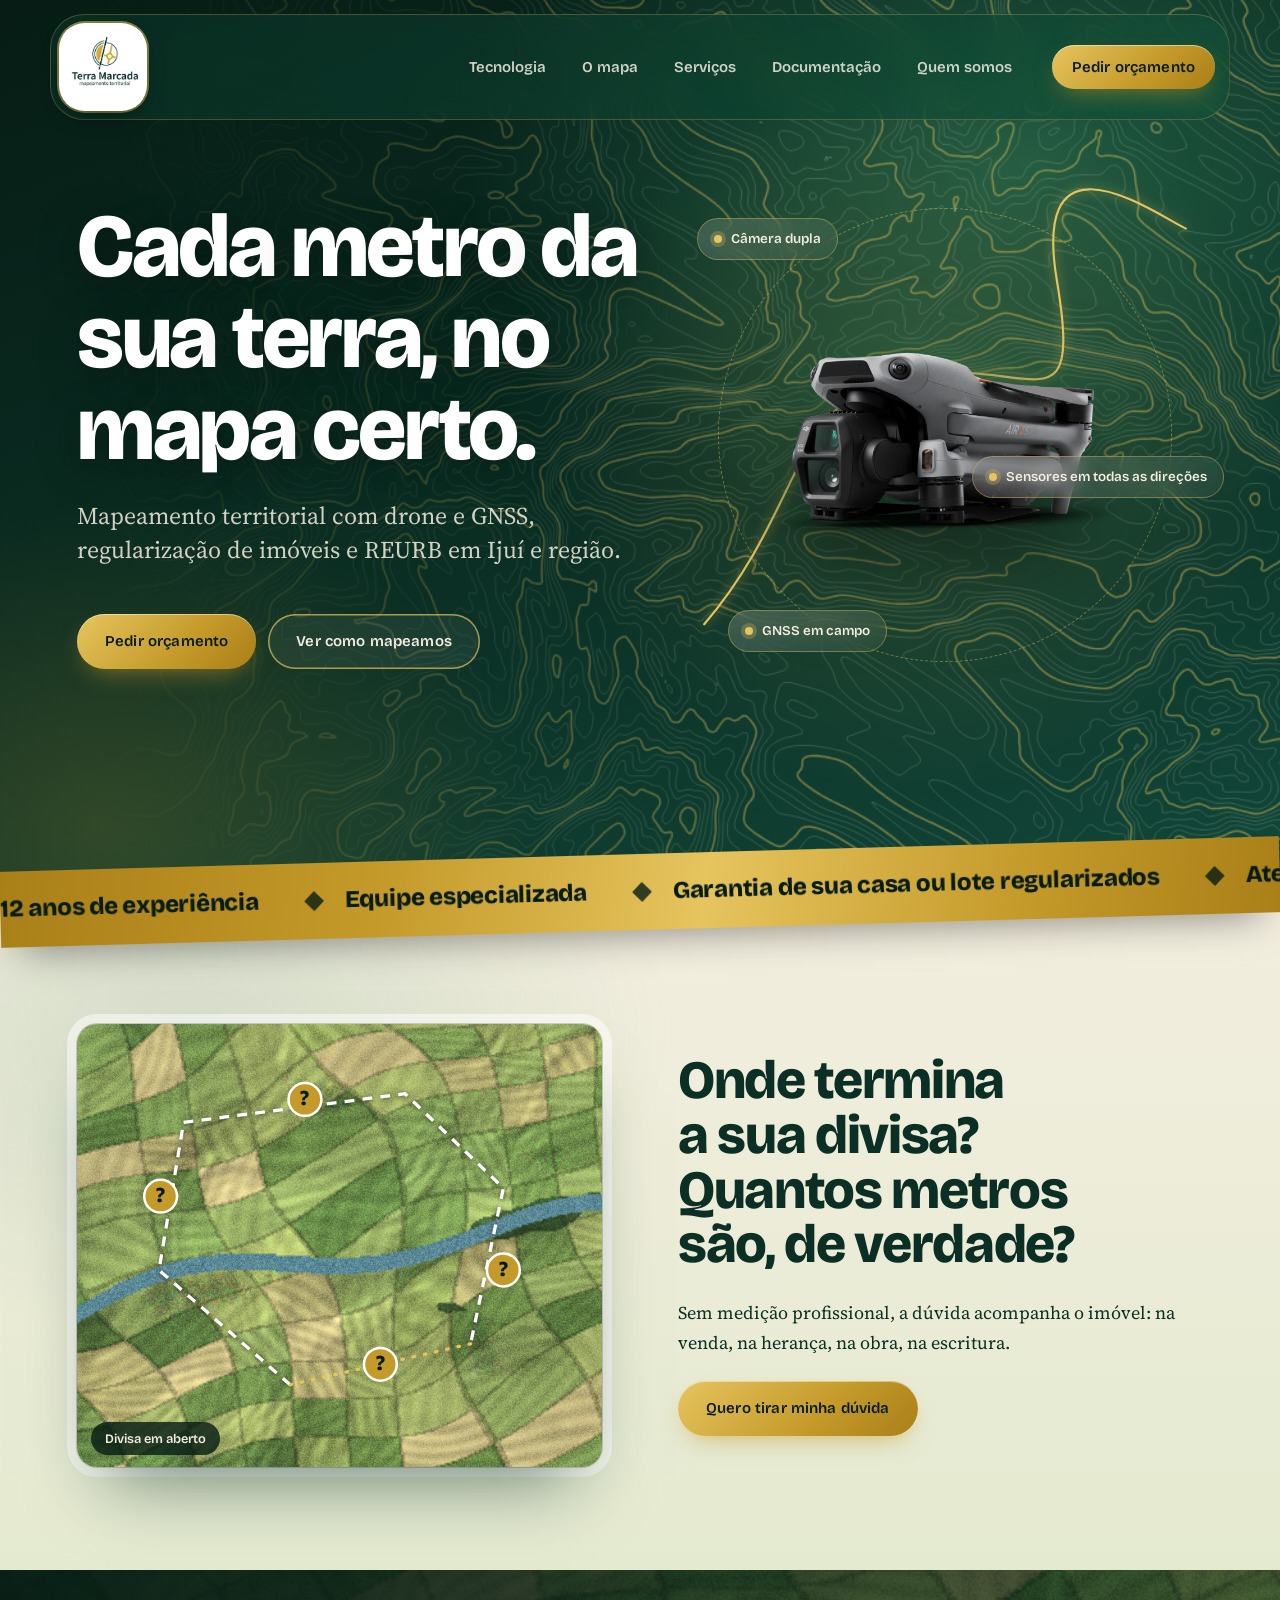
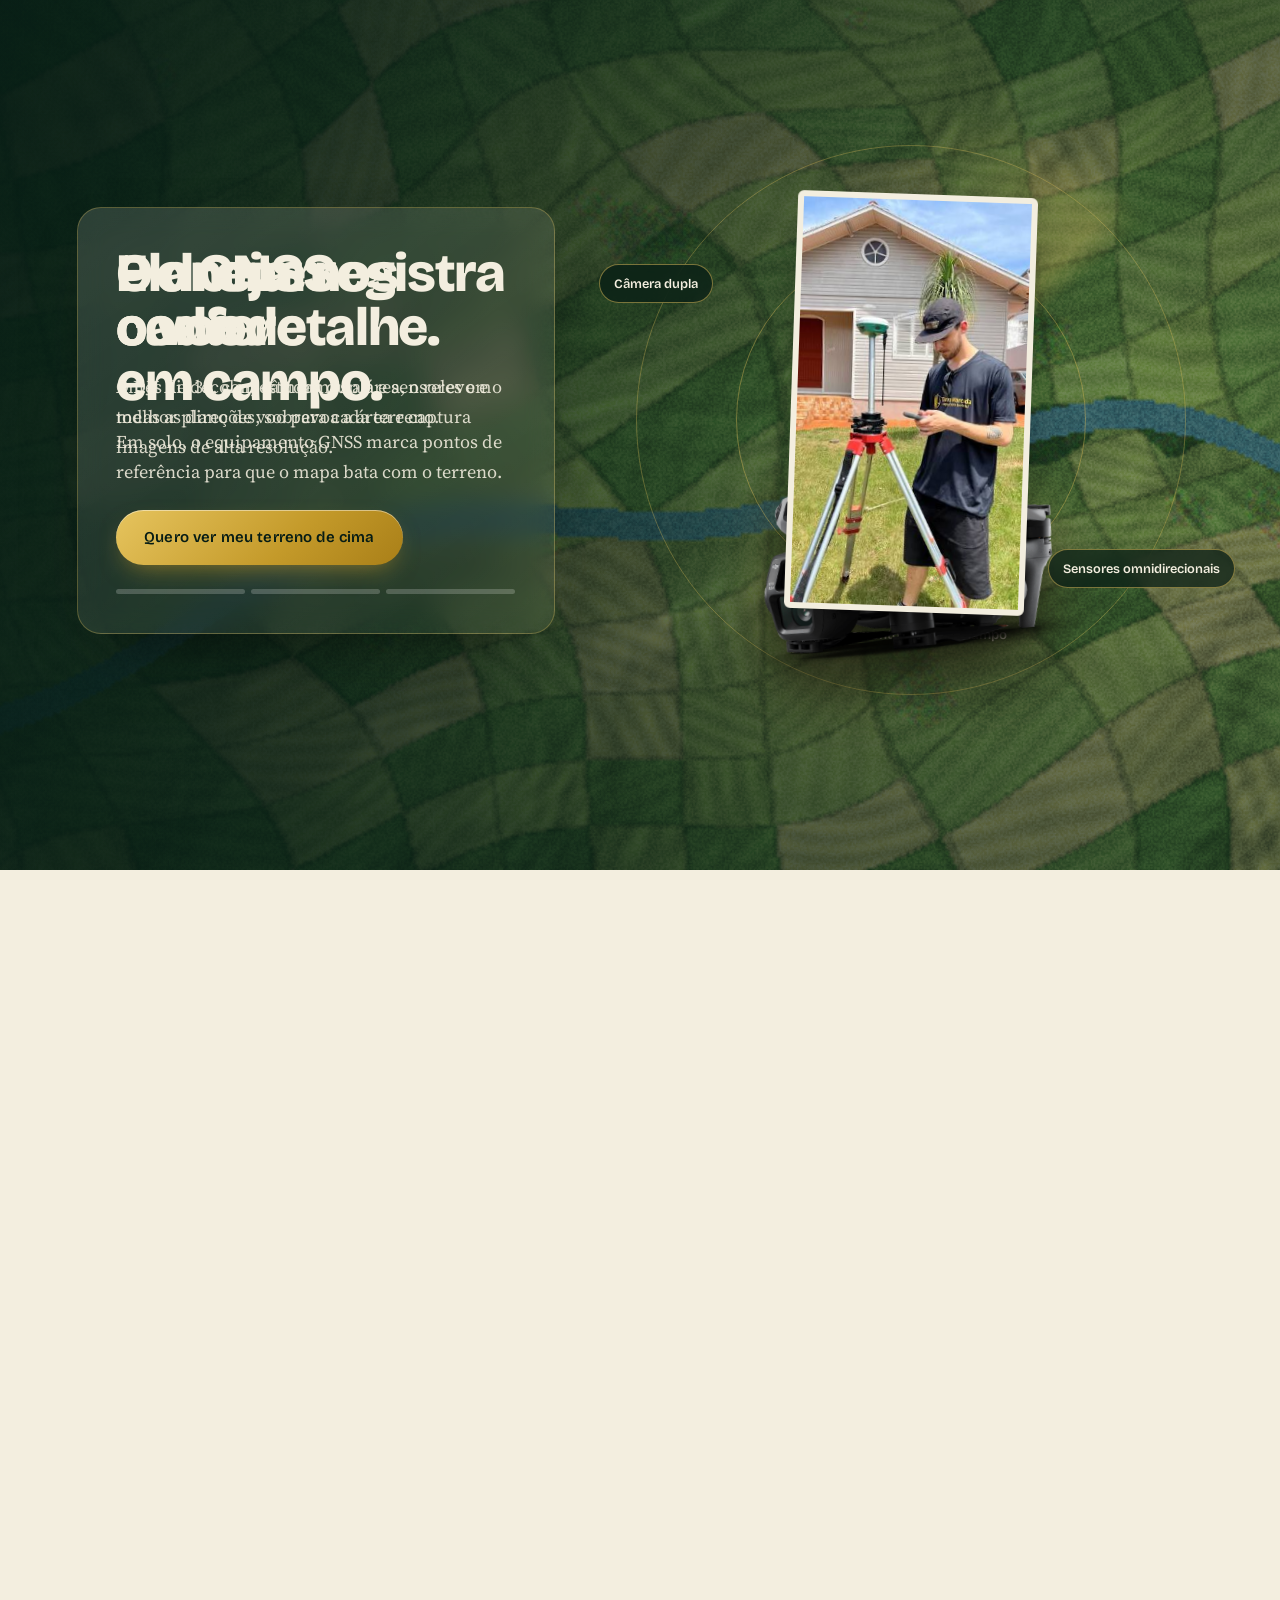
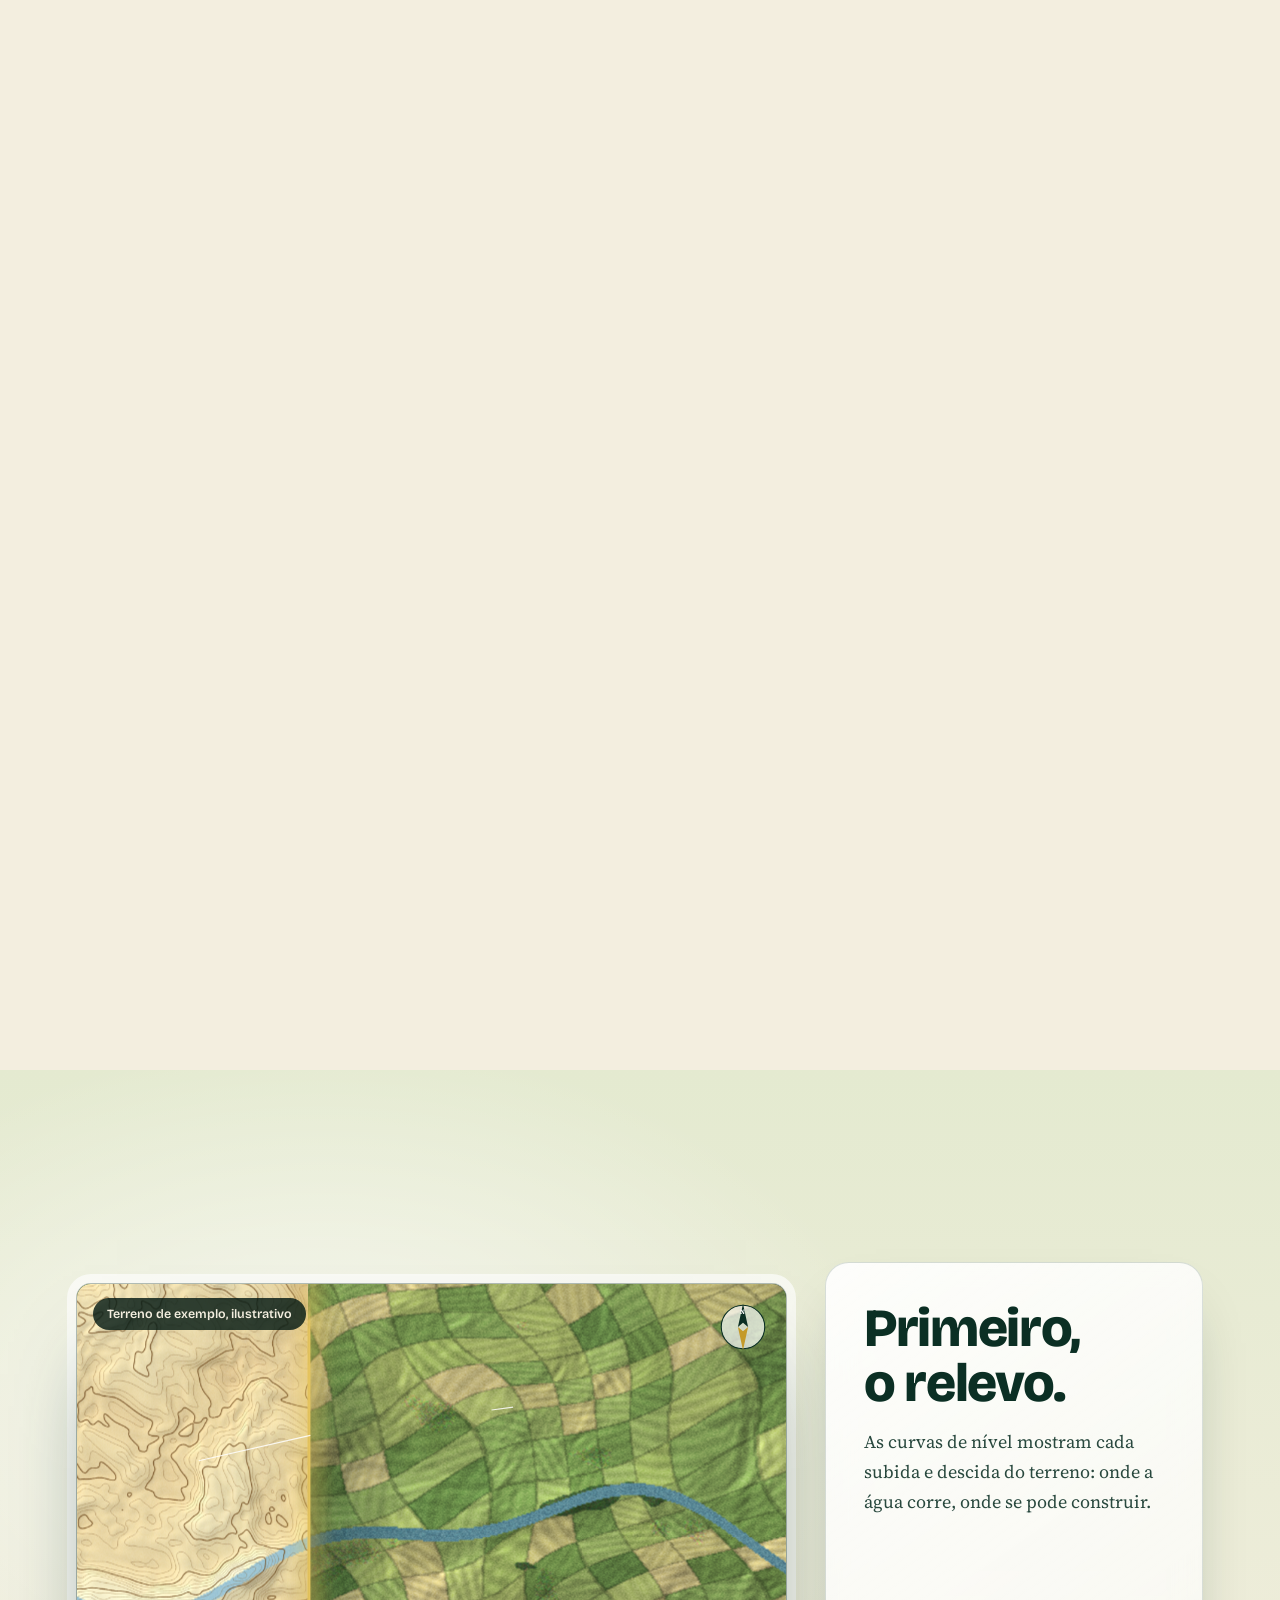
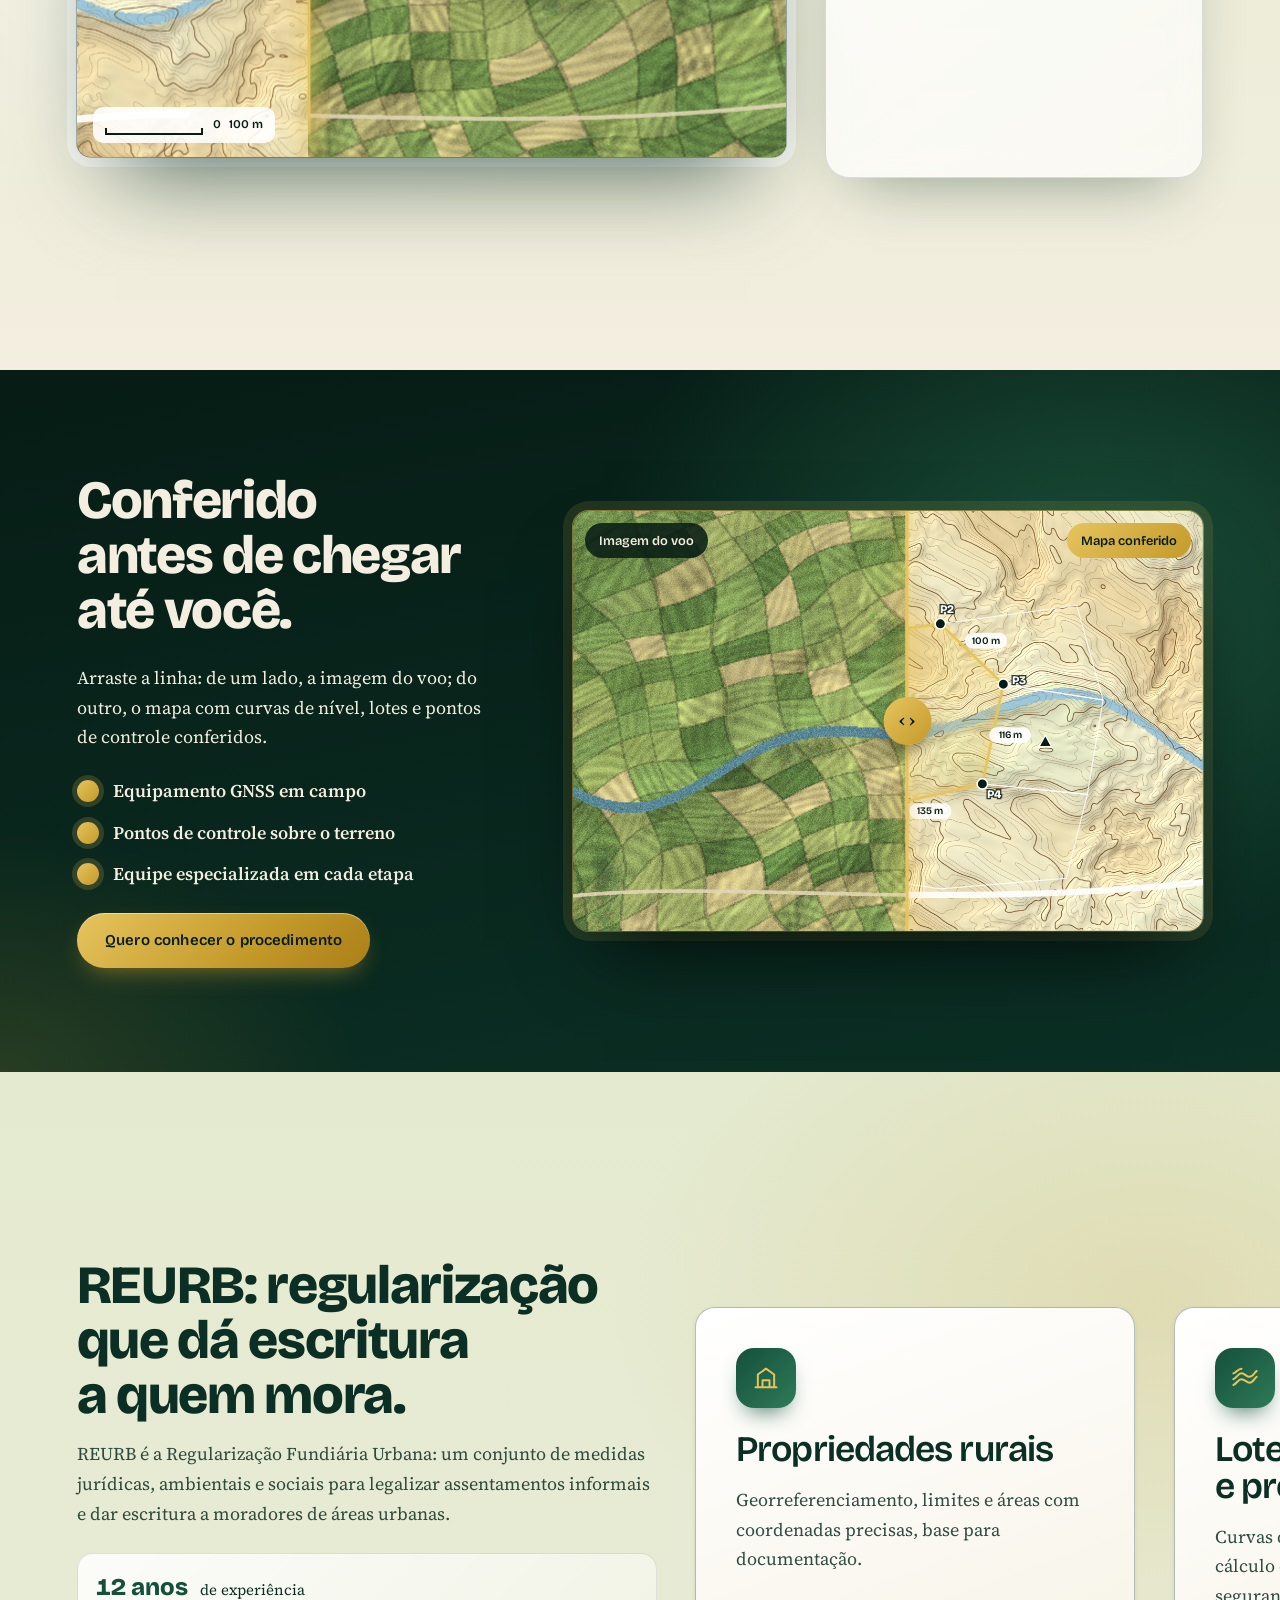
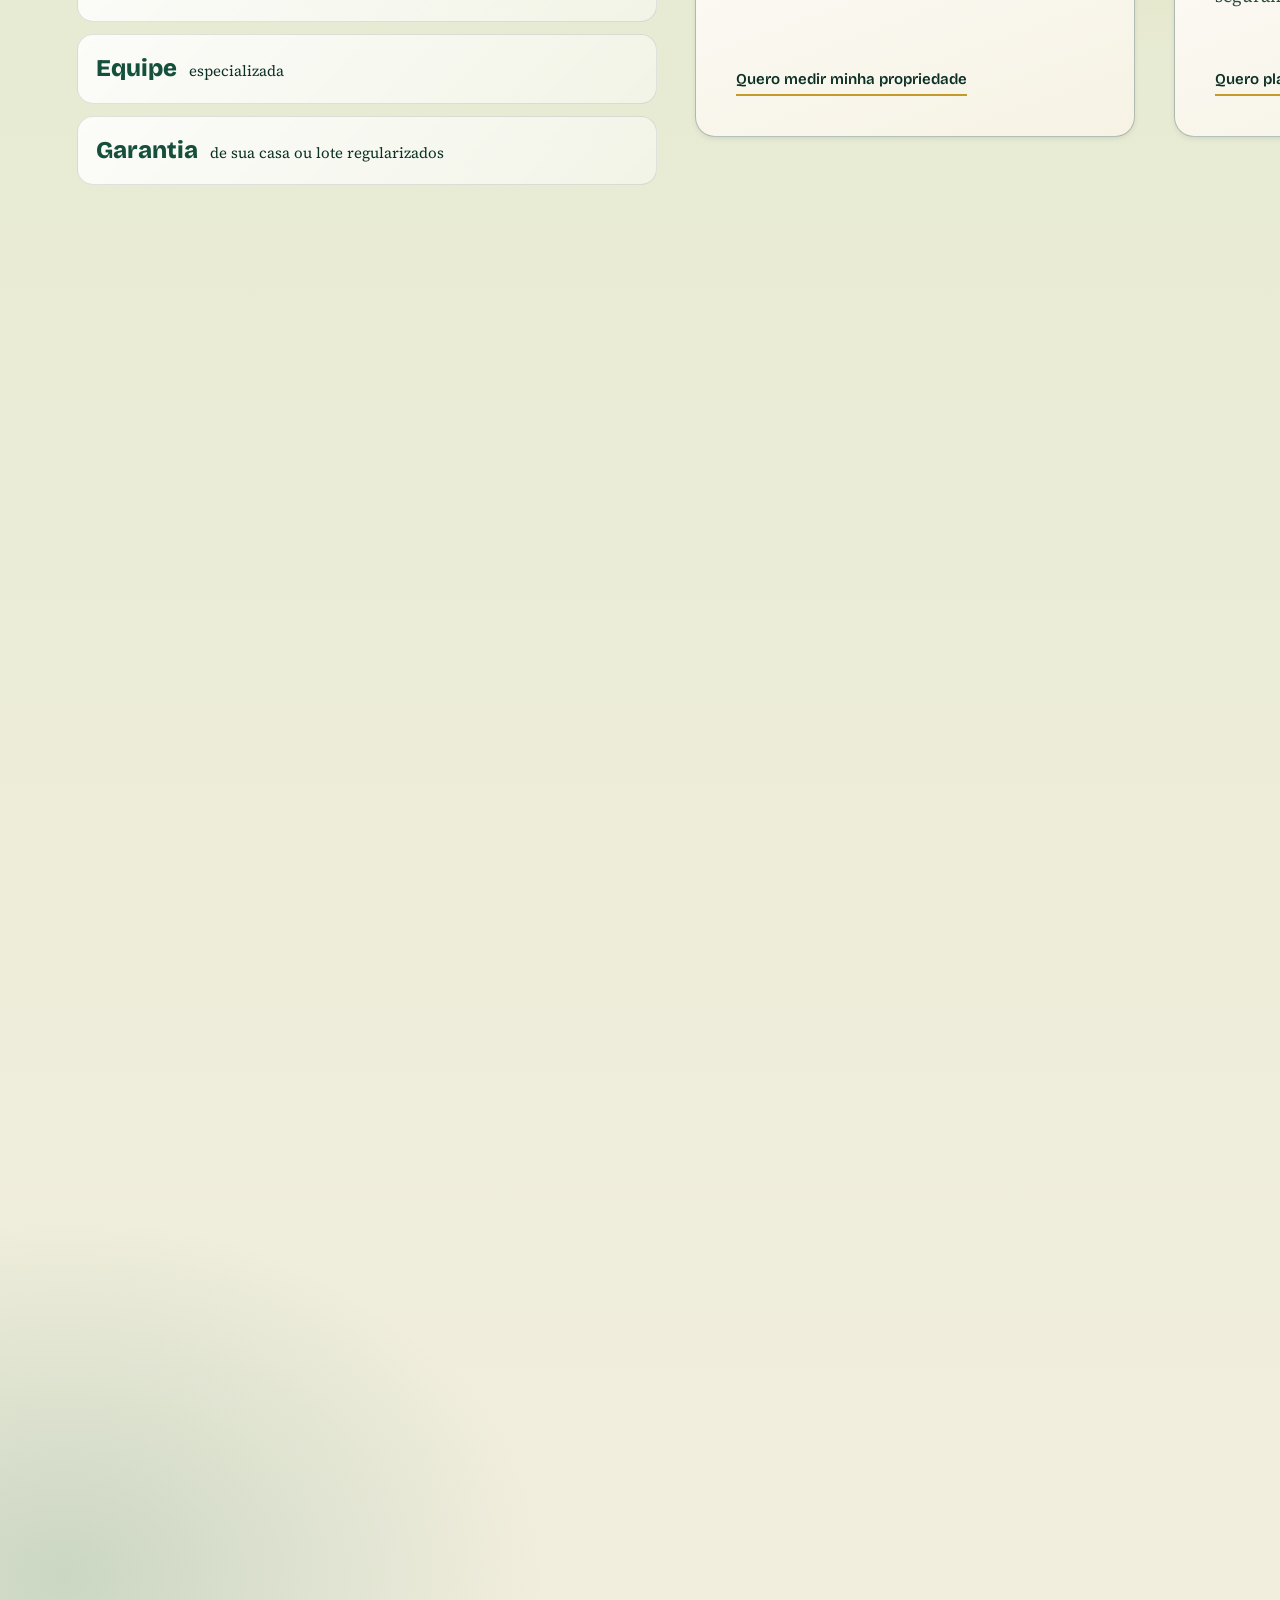
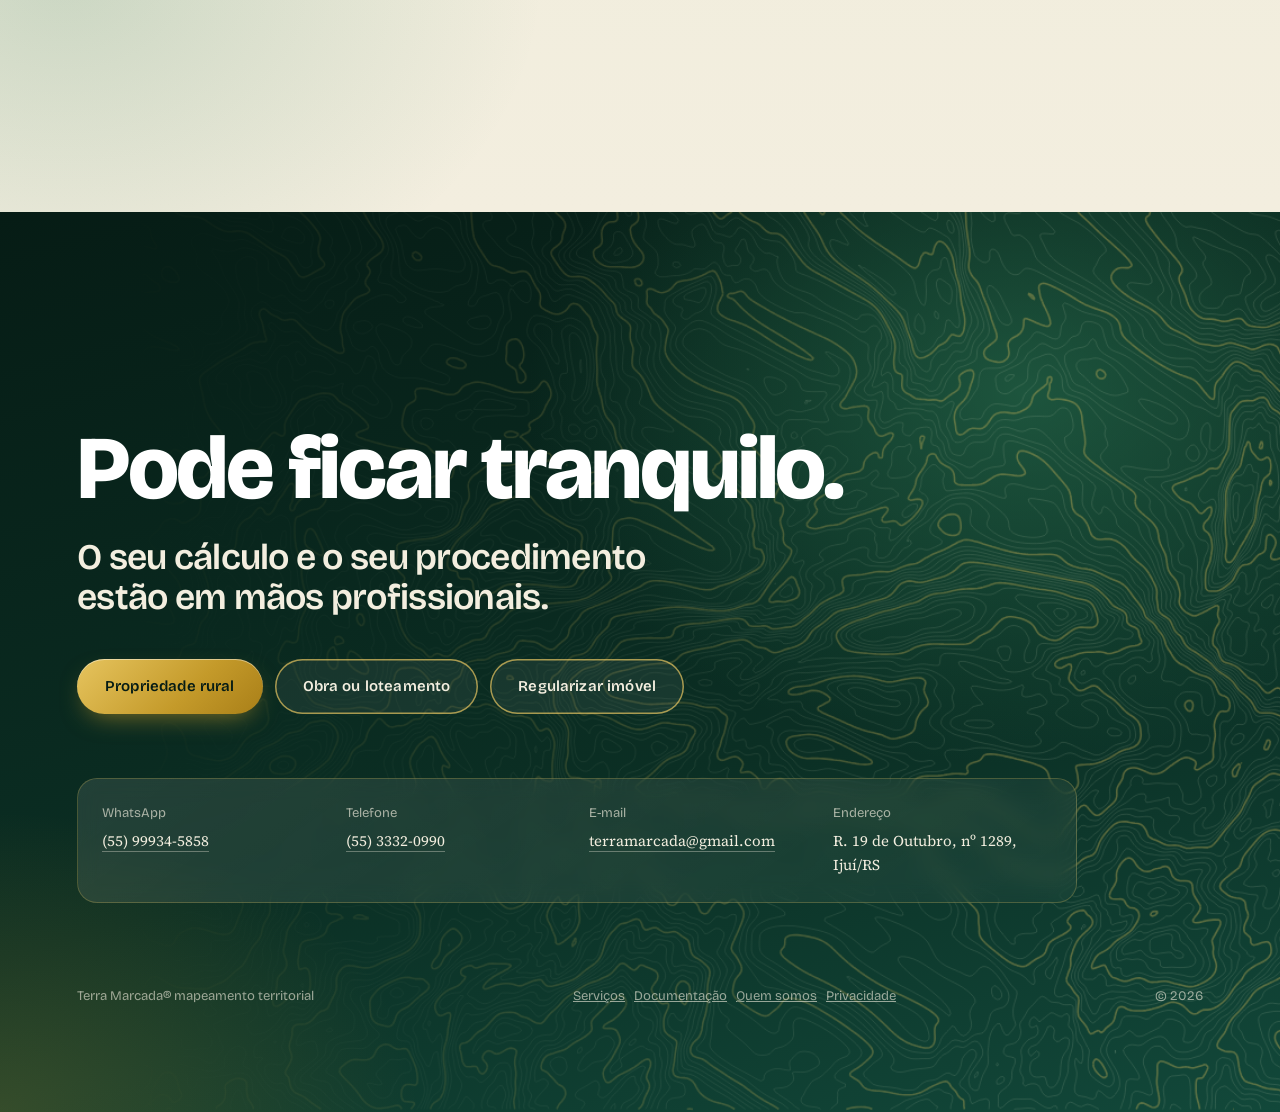
==== commit 85b69391: "Troca a revelação do mapa por um time lapse automático e remove a barra lateral de progresso Co-Auth" ====
--- a/index.html
+++ b/index.html
@@ -42,23 +42,6 @@
   <svg viewBox="0 0 24 24" width="18" height="18" aria-hidden="true"><path d="M12 3a9 9 0 00-7.7 13.6L3 21l4.5-1.2A9 9 0 1012 3z" fill="none" stroke="currentColor" stroke-width="1.8" stroke-linejoin="round"/><path d="M9 8.5c.4 3 2.6 5.3 5.7 6.2l1.2-1.4-2-1-.9.8a4.6 4.6 0 01-2.6-2.6l.8-.9-1-2z" fill="currentColor"/></svg>
   WhatsApp
 </a>
-
-<!-- Rota de voo: mostra onde a pessoa está na página -->
-<nav class="plv" id="plv" aria-label="Progresso da página">
-  <div class="plv-pista">
-    <span class="plv-fill" id="plvFill"></span>
-    <ol>
-      <li><a href="#terra" data-n="Início"><span class="sr">Início</span></a></li>
-      <li><a href="#problema" data-n="Por que medir"><span class="sr">Por que medir</span></a></li>
-      <li><a href="#voo" data-n="O voo"><span class="sr">O voo</span></a></li>
-      <li><a href="#mapa" data-n="O mapa"><span class="sr">O mapa</span></a></li>
-      <li><a href="#rigor" data-n="O rigor"><span class="sr">O rigor</span></a></li>
-      <li><a href="#servicos" data-n="Serviços"><span class="sr">Serviços</span></a></li>
-      <li><a href="#contato" data-n="Contato"><span class="sr">Contato</span></a></li>
-    </ol>
-    <span class="plv-drone" id="plvDrone" aria-hidden="true"><svg viewBox="0 0 24 24"><path d="M12 12l-6-6M12 12l6-6M12 12l-6 6M12 12l6 6"/><circle cx="12" cy="12" r="2"/></svg></span>
-  </div>
-</nav>
 
 <main>
 
@@ -167,42 +150,43 @@
   </div>
 </section>
 
-<!-- 4 · O MAPA SE FORMA (PICO) -->
-<section data-fx-fixa data-fx-altura="3.6" data-fx-etapas="3" class="pico claro" id="mapa">
-  <div class="fx-palco">
-    <div class="pico-grade">
-      <div class="prancha" id="prancha" data-fx-escala="0.96,1.04" data-fx-y="14,-14">
+<!-- 4 · O MAPA SE FORMA (PICO): time lapse que toca sozinho -->
+<section class="pico claro" id="mapa" data-passo="1">
+  <div class="pico-grade">
+    <div class="prancha" id="prancha">
+      <div class="prancha-in">
         <canvas data-terra="aerial" class="terra-cv base"></canvas>
+        <div class="nuvens" aria-hidden="true"><i></i><i></i></div>
         <div class="prancha-mapa" id="pranchaMapa"><canvas data-terra="map" class="terra-cv"></canvas></div>
         <div class="scan" id="scan"></div>
         <svg class="cad" id="cad" viewBox="0 0 1200 800" role="img" aria-label="Carta topográfica de um terreno de exemplo, com curvas de nível, lotes, limites e marcos"></svg>
-        <svg class="rosa" viewBox="0 0 80 80" aria-hidden="true"><circle cx="40" cy="40" r="30" fill="rgba(255,255,255,.7)" stroke="#0B2F24" stroke-width="1.5"/><path d="M40 8 L47 40 L40 34 L33 40 Z" fill="#0B2F24"/><path d="M40 72 L47 40 L40 46 L33 40 Z" fill="#C49A2A"/><text x="40" y="22" text-anchor="middle" font-size="9" font-weight="800" fill="#fff">N</text></svg>
-        <div class="escala" aria-hidden="true"><i></i><span>0</span><span>100 m</span></div>
-        <span class="selo">Terreno de exemplo, ilustrativo</span>
-      </div>
-      <div class="painel-vidro claro-vidro leg-pico">
-        <div class="etapas">
-          <div class="fx-etapa">
-            <h2>Primeiro, o relevo.</h2>
-            <p>As curvas de nível mostram cada subida e descida do terreno: onde a água corre, onde se pode construir.</p>
-          </div>
-          <div class="fx-etapa">
-            <h2>Depois, os limites.</h2>
-            <p>Os marcos recebem coordenadas e a divisa fecha, ponto a ponto, no lugar certo.</p>
-          </div>
-          <div class="fx-etapa">
-            <h2>Agora dá para ver cada metro.</h2>
-            <p>Área, perímetro e confrontações, prontos para projeto, venda ou documentação.</p>
-            <dl class="entrega" id="entrega">
-              <div><dt>Área</dt><dd><span id="eArea">0</span> ha</dd></div>
-              <div><dt>Perímetro</dt><dd><span id="ePer">0</span> m</dd></div>
-              <div><dt>Marcos</dt><dd>6</dd></div>
-            </dl>
-            <a class="btn" data-wa="Olá, Terra Marcada! Quero um mapa da minha área, com limites e curvas de nível." href="https://wa.me/5555999345858">Quero esse mapa da minha área</a>
-          </div>
-        </div>
-        <div class="seg" aria-hidden="true"><i></i><i></i><i></i></div>
-      </div>
+      </div>
+      <svg class="rosa" viewBox="0 0 80 80" aria-hidden="true"><circle cx="40" cy="40" r="30" fill="rgba(255,255,255,.7)" stroke="#0B2F24" stroke-width="1.5"/><path d="M40 8 L47 40 L40 34 L33 40 Z" fill="#0B2F24"/><path d="M40 72 L47 40 L40 46 L33 40 Z" fill="#C49A2A"/><text x="40" y="22" text-anchor="middle" font-size="9" font-weight="800" fill="#fff">N</text></svg>
+      <div class="escala" aria-hidden="true"><i></i><span>0</span><span>100 m</span></div>
+      <span class="selo">Terreno de exemplo, ilustrativo</span>
+    </div>
+    <div class="painel-vidro claro-vidro leg-pico">
+      <div class="etapas">
+        <div class="fx-etapa">
+          <h2>Primeiro, o relevo.</h2>
+          <p>As curvas de nível mostram cada subida e descida do terreno: onde a água corre, onde se pode construir.</p>
+        </div>
+        <div class="fx-etapa">
+          <h2>Depois, os limites.</h2>
+          <p>Os marcos recebem coordenadas e a divisa fecha, ponto a ponto, no lugar certo.</p>
+        </div>
+        <div class="fx-etapa">
+          <h2>Agora dá para ver cada metro.</h2>
+          <p>Área, perímetro e confrontações, prontos para projeto, venda ou documentação.</p>
+          <dl class="entrega" id="entrega">
+            <div><dt>Área</dt><dd><span id="eArea">0</span> ha</dd></div>
+            <div><dt>Perímetro</dt><dd><span id="ePer">0</span> m</dd></div>
+            <div><dt>Marcos</dt><dd>6</dd></div>
+          </dl>
+          <a class="btn" data-wa="Olá, Terra Marcada! Quero um mapa da minha área, com limites e curvas de nível." href="https://wa.me/5555999345858">Quero esse mapa da minha área</a>
+        </div>
+      </div>
+      <button type="button" class="rever" id="rever">Rever o time lapse</button>
     </div>
   </div>
 </section>
--- a/site.css
+++ b/site.css
@@ -12,7 +12,7 @@
   --suave:cubic-bezier(.22,1,.36,1);
 }
 *{box-sizing:border-box;margin:0;padding:0}
-html{scroll-behavior:smooth}
+html{scroll-behavior:smooth;overflow-x:clip}
 body{font-family:var(--texto);font-size:var(--s2);line-height:1.65;background:var(--areia);color:var(--tinta);-webkit-font-smoothing:antialiased;overflow-x:clip}
 img{display:block;max-width:100%;height:auto}
 a{color:inherit}
@@ -100,7 +100,7 @@
 @keyframes corre{to{transform:translateX(-50%)}}
 
 /* seções */
-.cena{position:relative;padding:var(--e6) var(--gutter)}
+.cena{position:relative;padding:var(--e6) var(--gutter);overflow-x:clip}
 .grade{display:grid;grid-template-columns:minmax(0,1fr) minmax(0,1fr);gap:clamp(32px,6vw,96px);align-items:center;max-width:1280px;margin:0 auto}
 .col-txt h2{margin-bottom:var(--e3)}
 .col-txt p{color:inherit;opacity:.85}
@@ -241,7 +241,7 @@
   .hero-vis{max-width:420px}
   .f2{right:0}.ficha{font-size:.74rem;padding:7px 12px}
   .grade,.grade-rigor{grid-template-columns:1fr}
-  .voo-grade,.pico-grade{grid-template-columns:1fr;grid-template-rows:auto 1fr;align-items:start;padding-top:84px;gap:14px}
+  .voo-grade,.pico-grade{grid-template-columns:minmax(0,1fr);grid-template-rows:auto auto;align-items:start;padding-top:84px;gap:14px}
   .voo-grade .palco-dir{grid-row:2;align-self:start}
   .pico-grade .prancha{grid-row:1;width:100%}
   .leg-pico{grid-row:2}
@@ -302,28 +302,22 @@
 .claro-vidro .seg i::after{background:linear-gradient(90deg,var(--pinheiro),var(--musgo))}
 .fx-reduzido .seg{display:none}
 
-/* rota de voo: trilha lateral de progresso com paradas por cena */
 .sr{position:absolute;width:1px;height:1px;overflow:hidden;clip:rect(0 0 0 0);white-space:nowrap}
-.plv{position:fixed;z-index:42;right:12px;top:57%;translate:0 -50%;width:32px;height:min(52vh,420px)}
-.plv-pista{position:relative;height:100%;border-radius:20px;background:linear-gradient(180deg,rgba(6,28,21,.7),rgba(20,80,60,.6));border:1px solid rgba(230,196,94,.3);backdrop-filter:blur(8px);-webkit-backdrop-filter:blur(8px)}
-.plv-pista::before{content:"";position:absolute;left:50%;top:15px;bottom:15px;width:2px;margin-left:-1px;background:rgba(243,238,223,.22)}
-.plv-fill{position:absolute;left:50%;top:15px;bottom:15px;width:3px;margin-left:-1.5px;background:linear-gradient(var(--ouro-claro),var(--ouro));box-shadow:0 0 8px rgba(230,196,94,.7);transform-origin:50% 0;transform:scaleY(var(--pos,0))}
-.plv ol{position:absolute;inset:15px 0;list-style:none;display:flex;flex-direction:column;justify-content:space-between;align-items:center}
-.plv li{position:relative;width:0;height:0}
-.plv a{position:absolute;left:-7px;top:-7px;width:14px;height:14px;border-radius:50%;border:2px solid rgba(243,238,223,.75);background:var(--abismo);transition:background .3s,border-color .3s,transform .3s var(--suave)}
-.plv a.passou{background:var(--ouro);border-color:var(--ouro-claro)}
-.plv a.cur{transform:scale(1.35);background:var(--ouro-claro);border-color:#fff}
-.plv a::after{content:attr(data-n);position:absolute;right:26px;top:50%;translate:8px -50%;white-space:nowrap;padding:5px 12px;border-radius:999px;background:var(--abismo);border:1px solid rgba(230,196,94,.4);color:var(--areia);font:600 .8rem var(--titulo);opacity:0;pointer-events:none;transition:opacity .3s,translate .3s var(--suave)}
-.plv a:hover::after,.plv a:focus-visible::after,.plv a.flash::after{opacity:1;translate:0 -50%}
-.plv-drone{position:absolute;left:50%;top:0;width:26px;height:26px;margin:-13px 0 0 -13px;border-radius:50%;background:linear-gradient(135deg,var(--ouro-claro),var(--ouro));box-shadow:0 0 0 5px rgba(230,196,94,.25),0 6px 14px -4px rgba(0,0,0,.6);display:grid;place-items:center;pointer-events:none;will-change:transform}
-.plv-drone svg{width:15px;height:15px;fill:none;stroke:var(--abismo);stroke-width:2;stroke-linecap:round}
-@media (max-width:900px){
-  .plv{right:0;left:0;top:0;translate:none;width:auto;height:6px}
-  .plv-pista{border-radius:0;border:0;background:rgba(6,28,21,.6);backdrop-filter:none}
-  .plv-pista::before{left:4px;right:4px;top:50%;bottom:auto;width:auto;height:2px;margin:-1px 0 0}
-  .plv-fill{left:4px;right:4px;top:0;bottom:0;width:auto;margin:0;transform-origin:0 50%;transform:scaleX(var(--pos,0))}
-  .plv ol{inset:0 4px;flex-direction:row}
-  .plv a{left:-4px;top:-1px;width:8px;height:8px;border-width:1.5px}
-  .plv a::after,.plv-drone{display:none}
-}
-@media (prefers-reduced-motion:reduce){.plv a,.plv a::after{transition:none}}
+
+/* time lapse da carta: toca sozinho, sem depender da rolagem */
+.pico{min-height:100svh;display:grid;align-items:center;padding:var(--e6) 0}
+.pico .pico-grade{height:auto}
+.prancha-in{position:absolute;inset:0;transform:scale(var(--zoom,1));transform-origin:50% 50%;will-change:transform}
+.nuvens{position:absolute;inset:0;overflow:hidden;pointer-events:none}
+.nuvens i{position:absolute;left:0;top:6%;width:52%;height:72%;border-radius:50%;background:radial-gradient(closest-side,rgba(6,28,21,.42),transparent);filter:blur(16px);animation:nuvem 6.5s linear infinite;will-change:transform}
+.nuvens i+i{top:34%;width:44%;height:60%;animation-duration:8.5s;animation-delay:-3s}
+@keyframes nuvem{from{transform:translateX(-70%)}to{transform:translateX(240%)}}
+.pico .etapas .fx-etapa{opacity:0;pointer-events:none;transition:opacity .6s ease}
+.pico[data-passo="1"] .etapas .fx-etapa:nth-of-type(1),
+.pico[data-passo="2"] .etapas .fx-etapa:nth-of-type(2),
+.pico[data-passo="3"] .etapas .fx-etapa:nth-of-type(3){opacity:1;pointer-events:auto}
+.rever{display:none;margin-top:var(--e3);font:600 var(--s1) var(--titulo);background:none;border:0;border-bottom:2px solid var(--ouro);padding:0 0 2px;color:inherit;cursor:pointer}
+.pico.feito .rever{display:inline-block}
+.fx-reduzido .pico .etapas .fx-etapa{opacity:1;pointer-events:auto;grid-area:auto;margin:var(--e3) 0}
+.fx-reduzido .rever,.fx-reduzido .nuvens{display:none}
+@media (prefers-reduced-motion:reduce){.nuvens i{animation:none}.prancha-in{transform:none}}
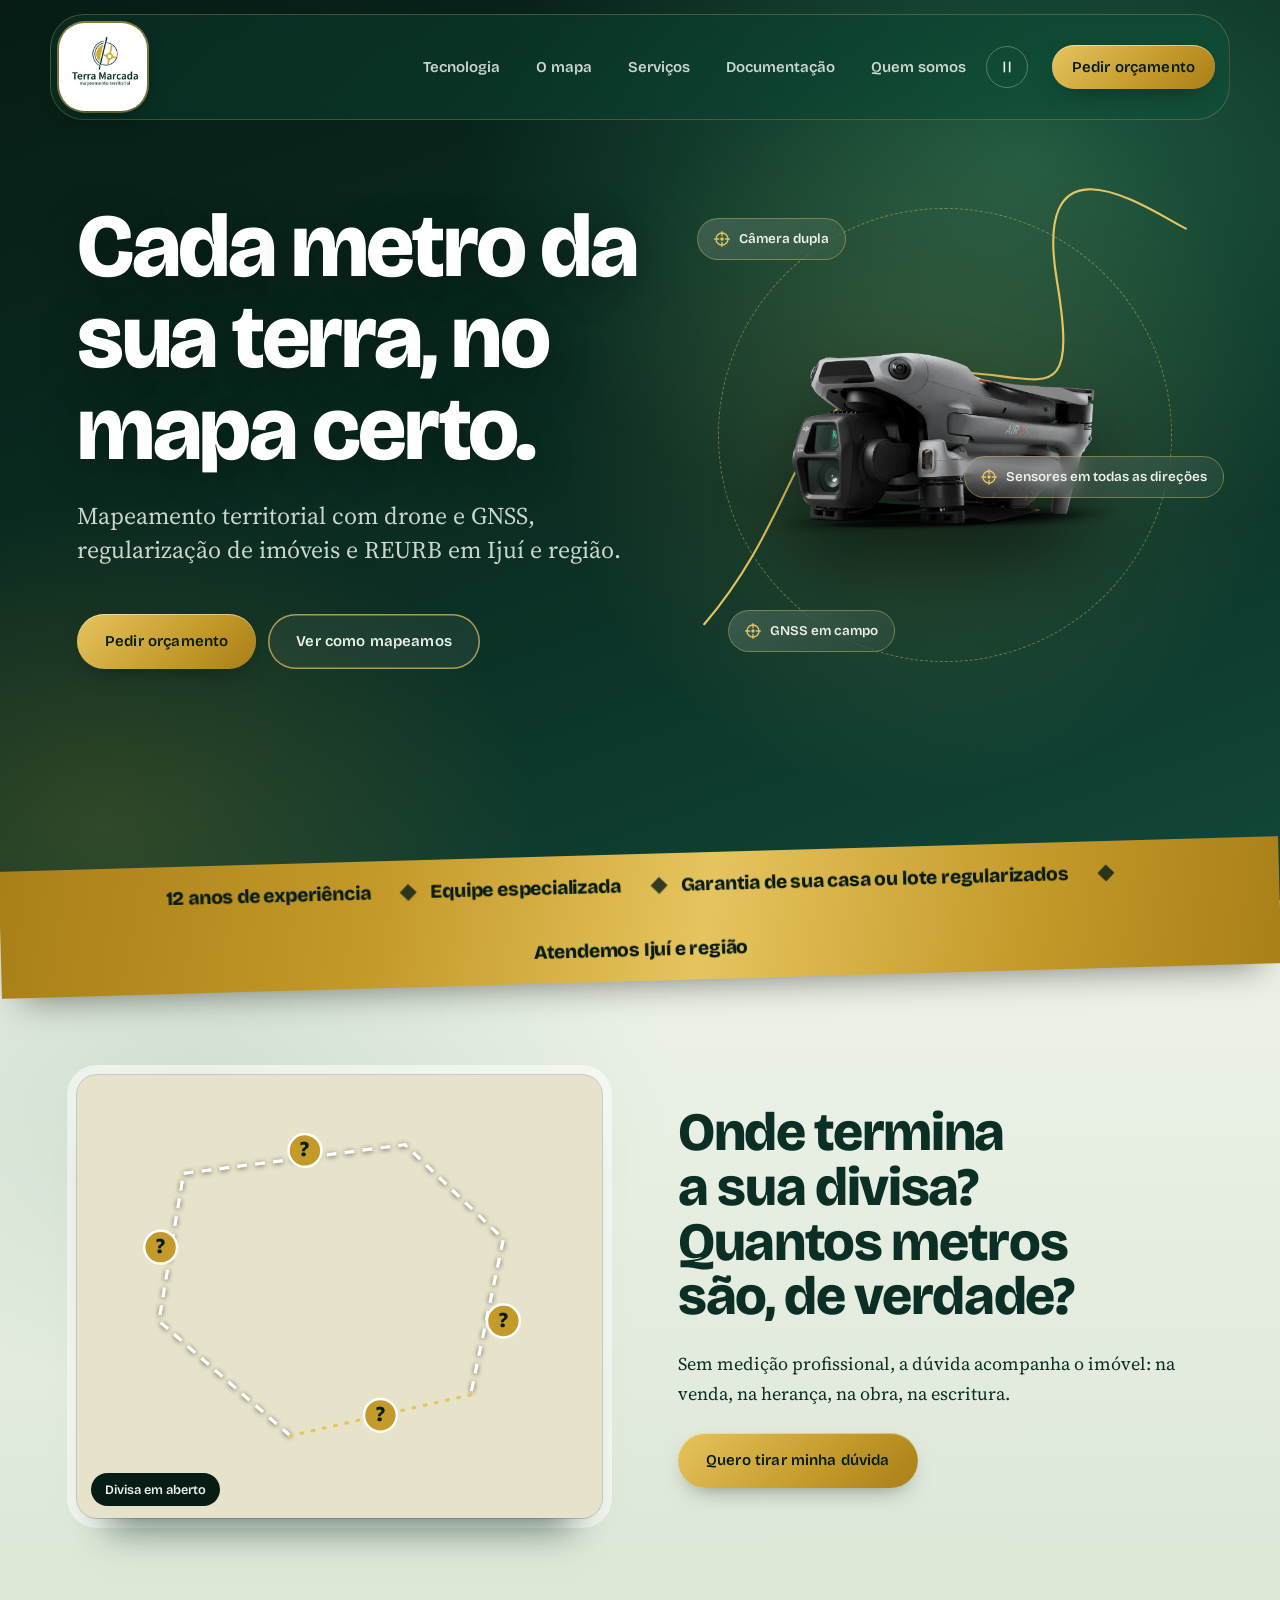
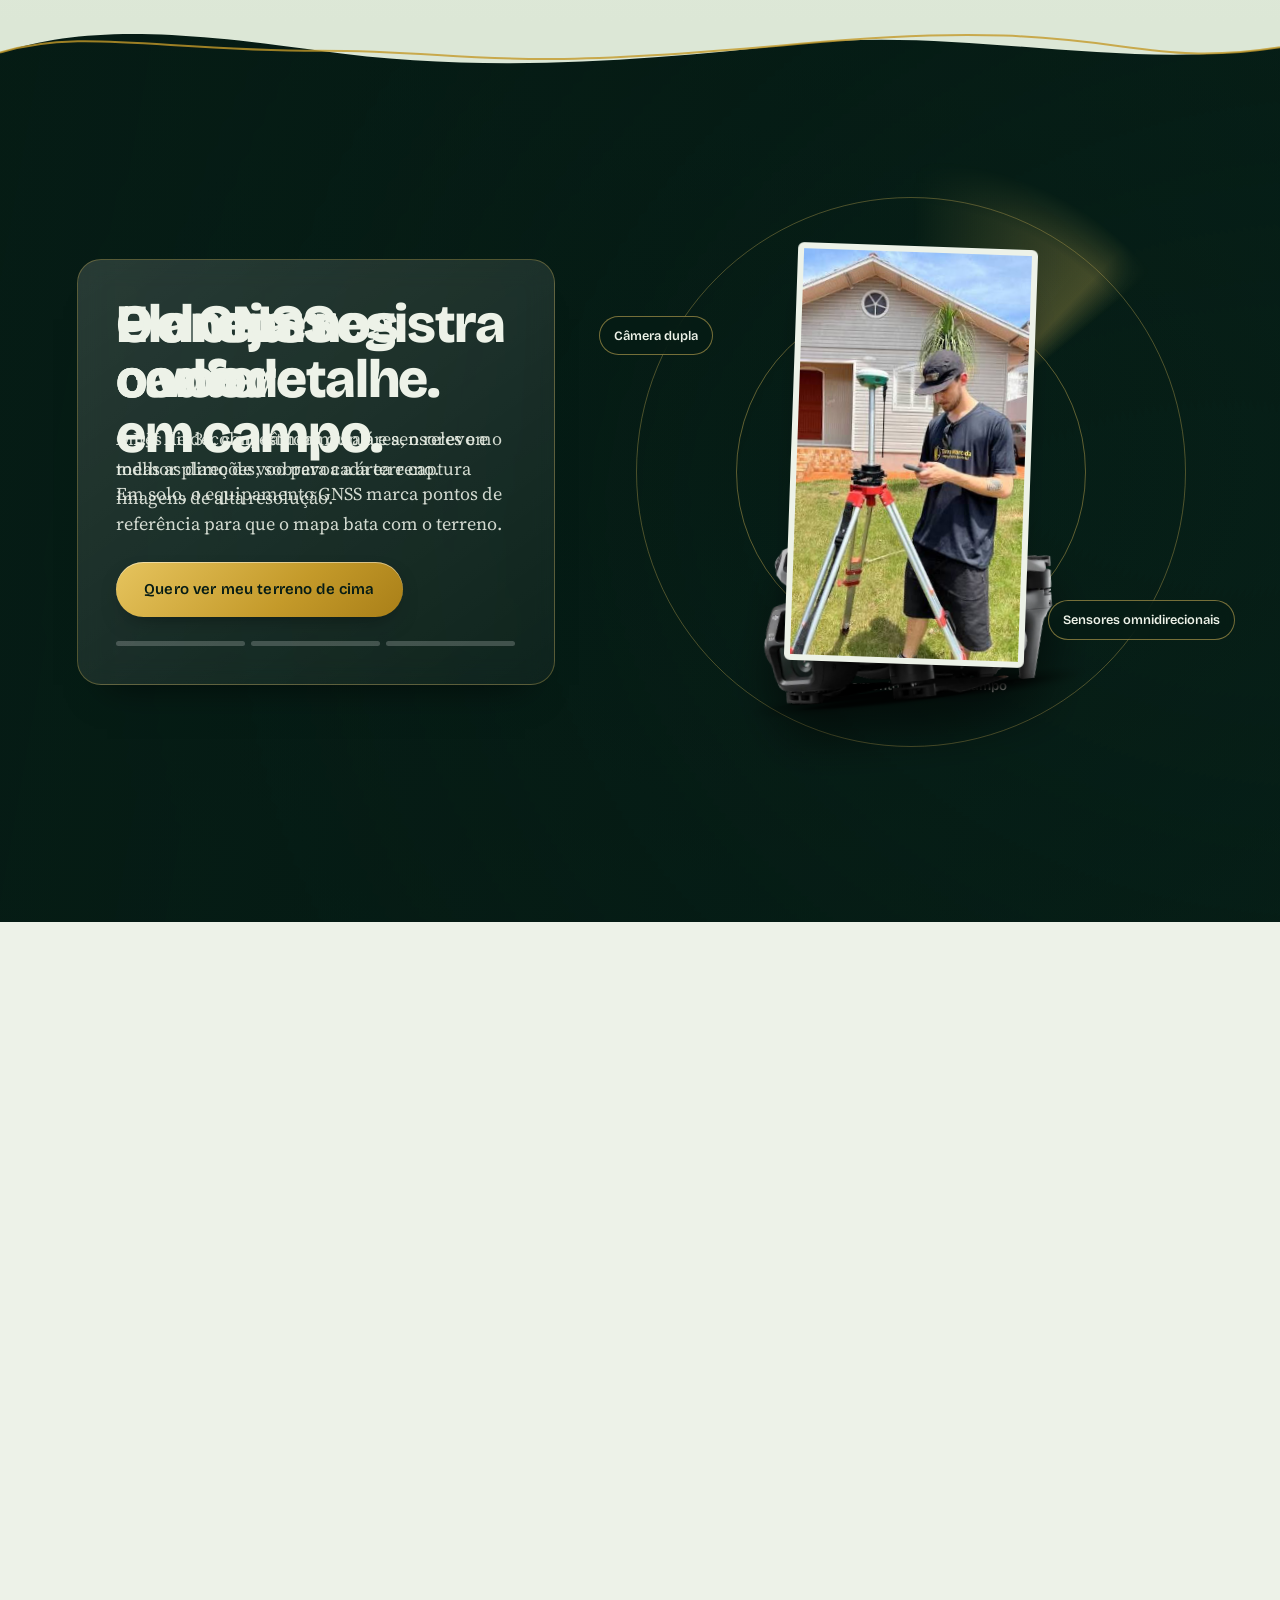
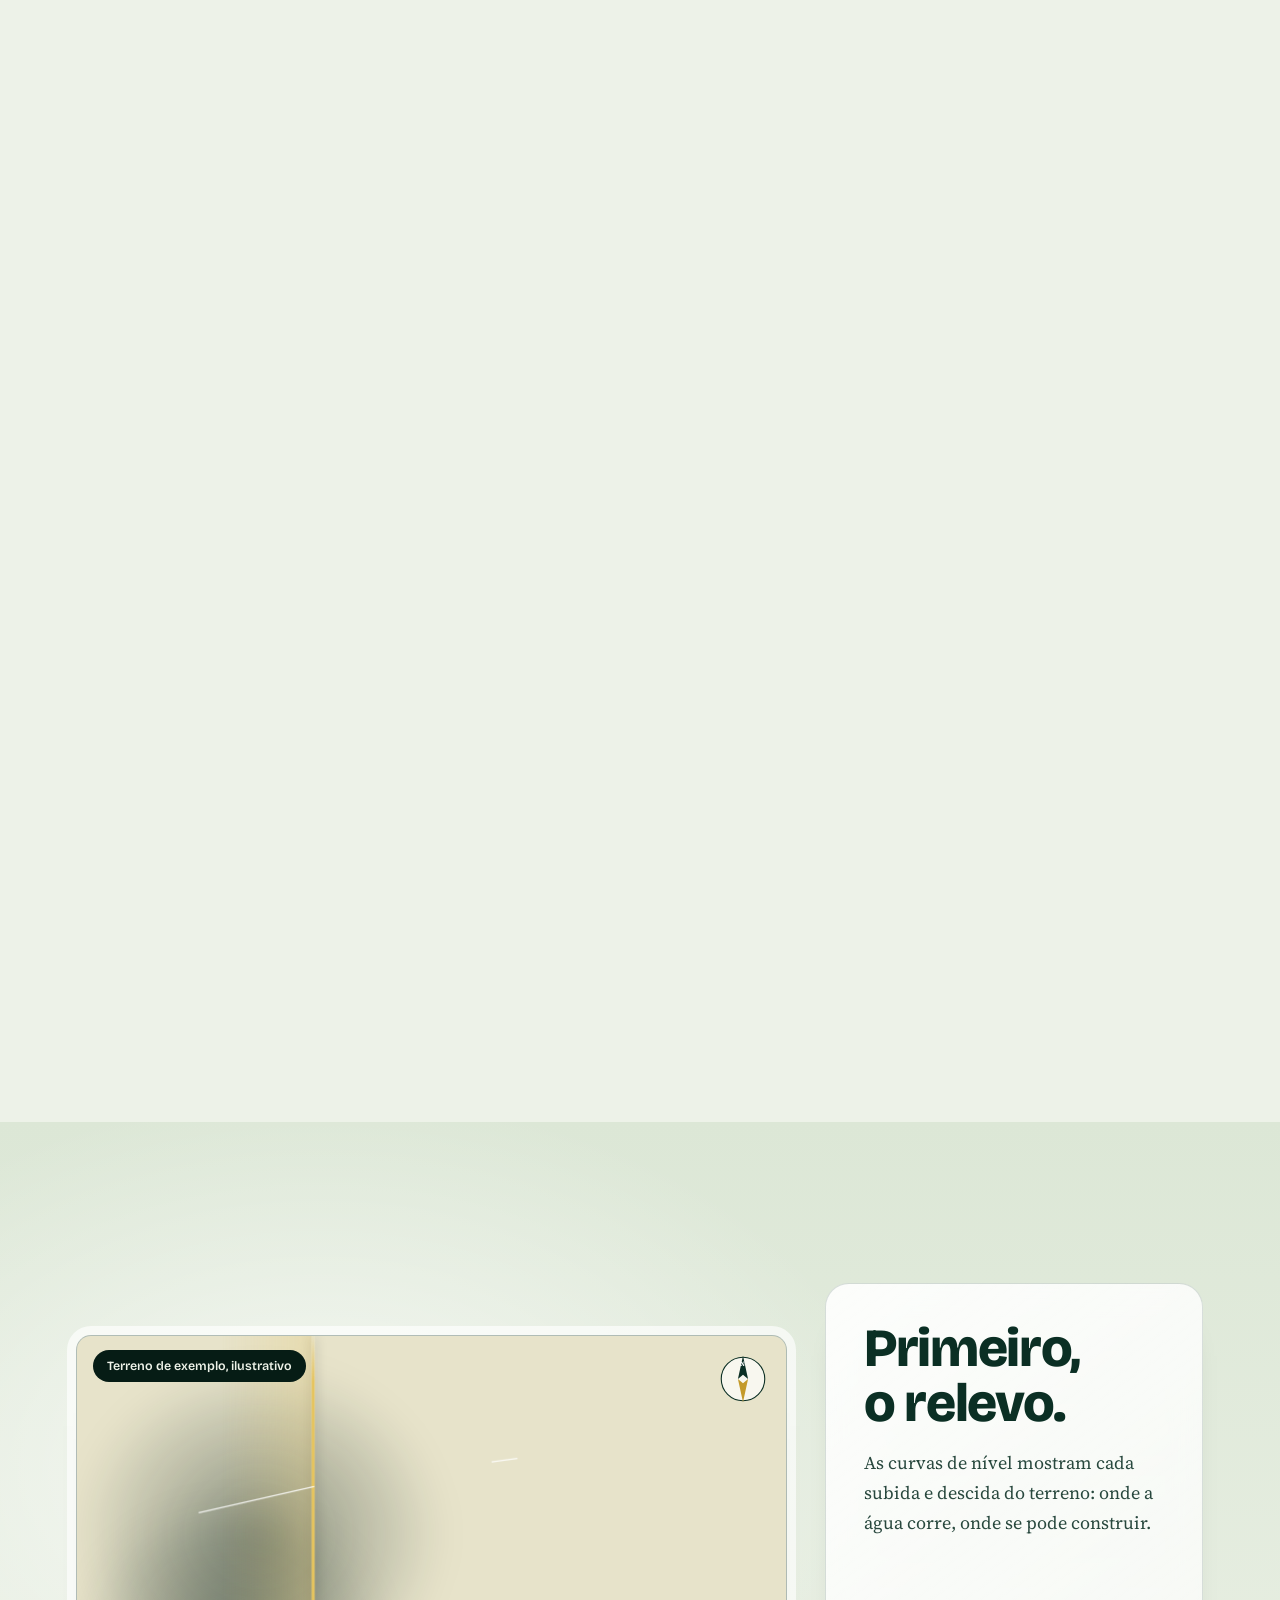
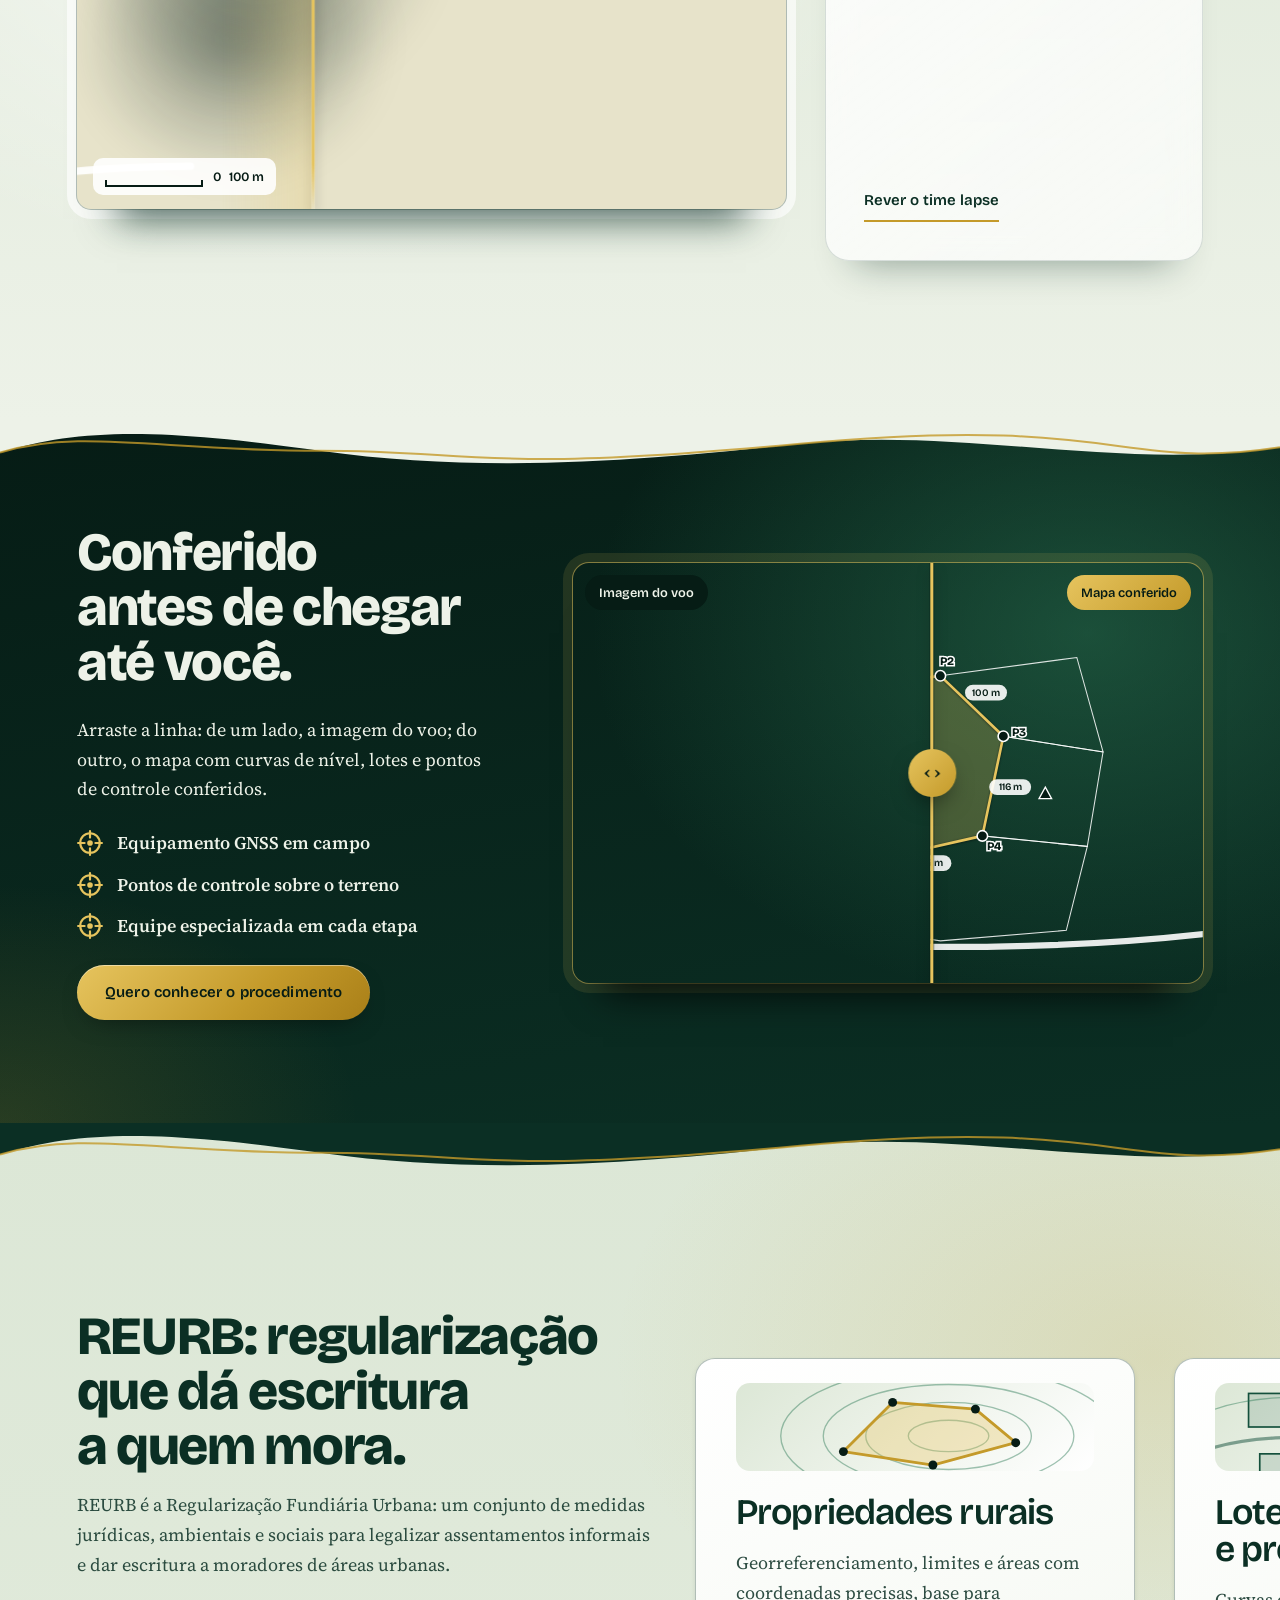
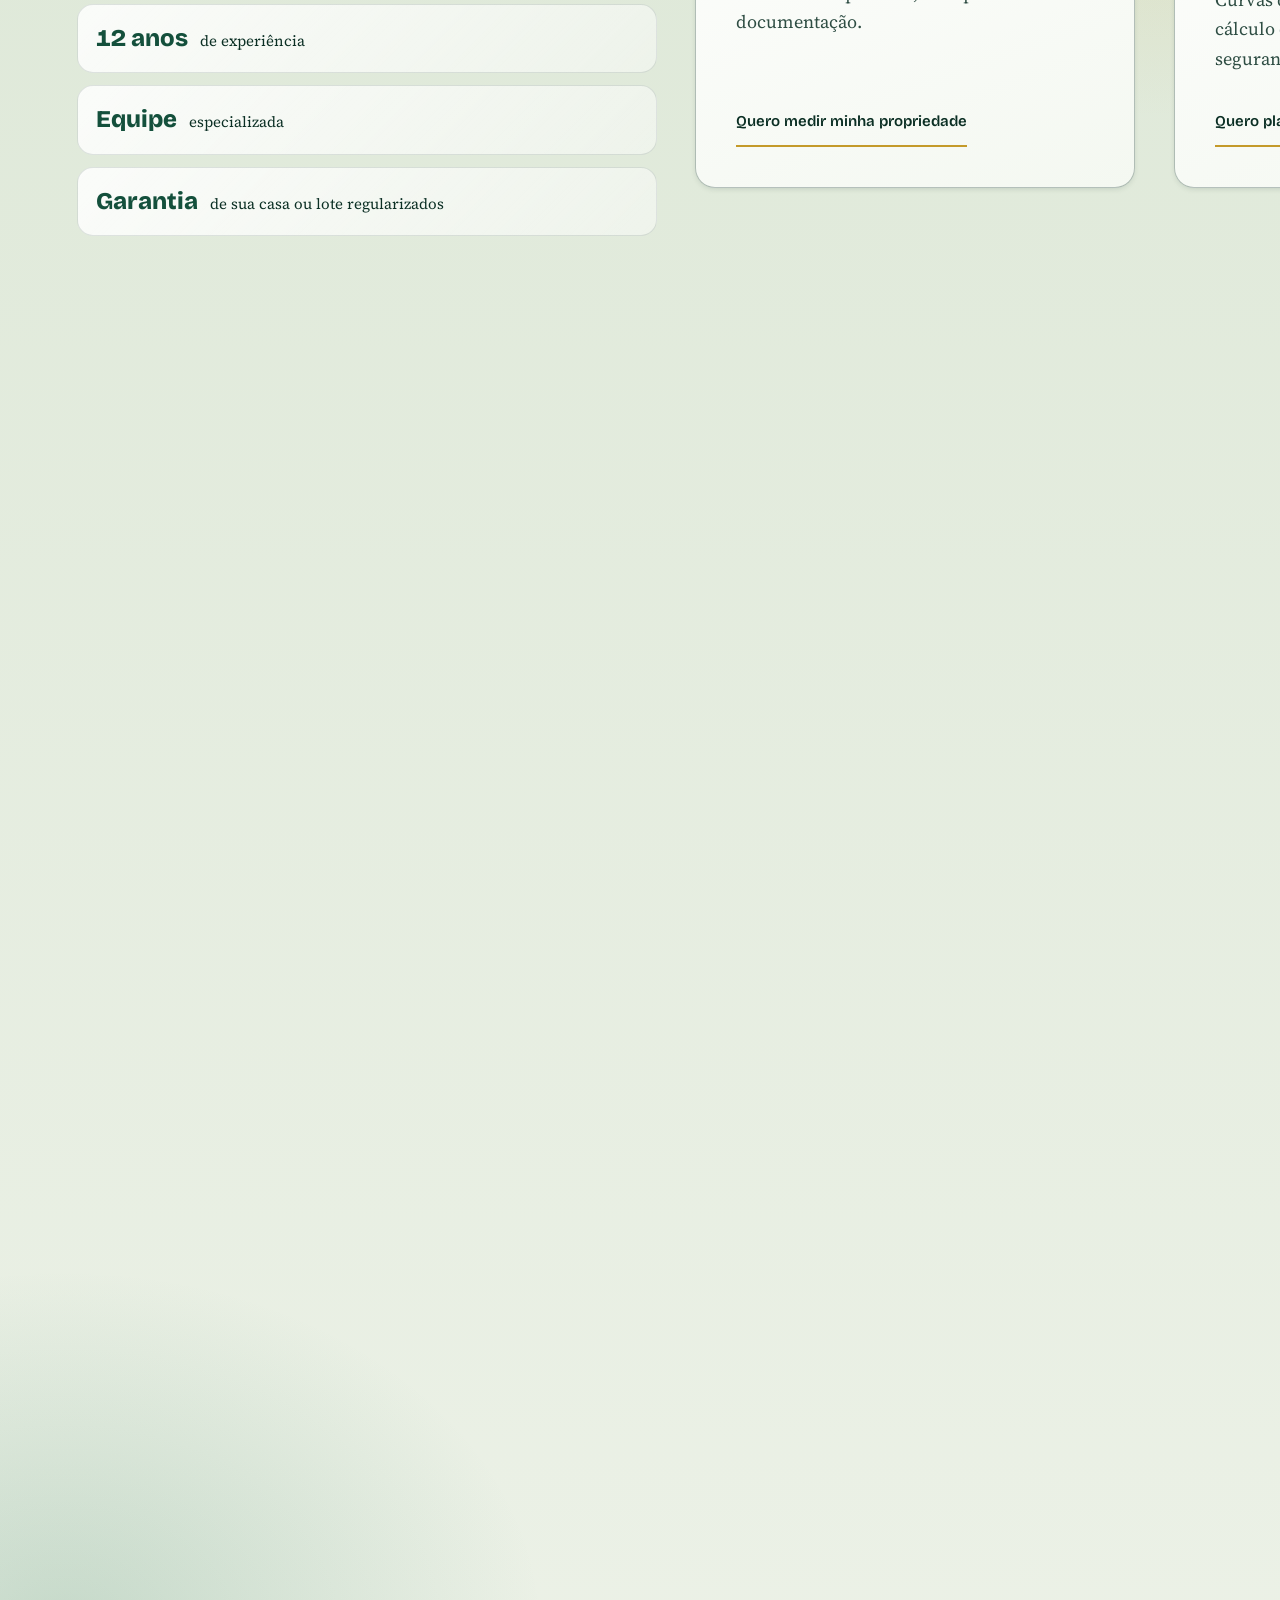
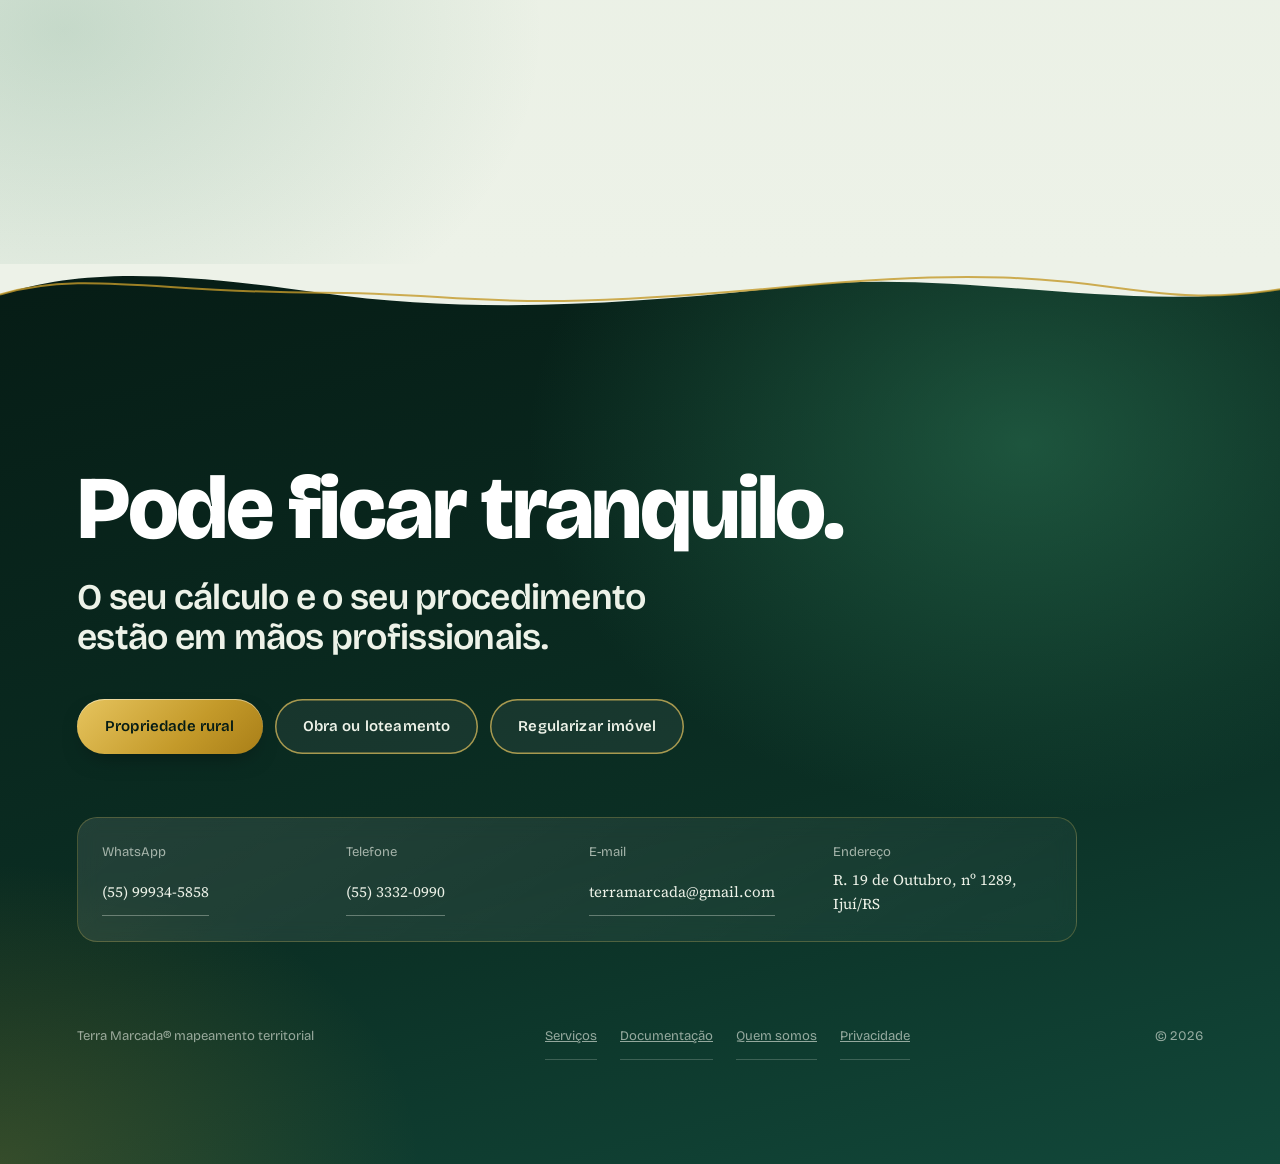
==== commit dc3686c8: "Aplica a auditoria: menu mobile, relevo em Web Worker, acessibilidade, imagens otimizadas e identida" ====
--- a/index.html
+++ b/index.html
@@ -8,19 +8,27 @@
   <meta name="theme-color" content="#061C15">
   <meta property="og:title" content="Terra Marcada | Mapeamento territorial em Ijuí">
   <meta property="og:description" content="Cada metro da sua terra, no mapa certo. Mapeamento com drone, GNSS e regularização de imóveis.">
+  <meta property="og:image" content="assets/logo.png">
+  <meta property="og:type" content="website">
+  <meta property="og:locale" content="pt_BR">
   <link rel="icon" href="assets/logo.png">
   <link rel="preconnect" href="https://fonts.googleapis.com">
   <link rel="preconnect" href="https://fonts.gstatic.com" crossorigin>
   <link href="https://fonts.googleapis.com/css2?family=Bricolage+Grotesque:opsz,wght@12..96,400;12..96,600;12..96,800&family=Source+Serif+4:opsz,wght@8..60,400;8..60,600&display=swap" rel="stylesheet">
   <link rel="stylesheet" href="sites-incriveis.css">
   <link rel="stylesheet" href="site.css">
+<script type="application/ld+json">
+{"@context":"https://schema.org","@type":"LocalBusiness","name":"Terra Marcada","description":"Mapeamento territorial com drone e GNSS, regularização de imóveis e REURB em Ijuí e região.","telephone":"+55 55 3332-0990","email":"terramarcada@gmail.com","image":"assets/logo.png","address":{"@type":"PostalAddress","streetAddress":"R. 19 de Outubro, 1289","addressLocality":"Ijuí","addressRegion":"RS","addressCountry":"BR"},"areaServed":"Ijuí e região"}
+</script>
+<noscript><style>[data-fx]{opacity:1!important;transform:none!important}.terra-cv{display:none}.fx-etapa{opacity:1!important;visibility:visible!important}</style></noscript>
 </head>
 <body>
+<a class="pular" href="#conteudo">Pular para o conteúdo</a>
 
 <!-- Navegação -->
 <header class="nav" id="nav">
   <a href="#terra" class="nav-logo" aria-label="Terra Marcada, início"><img src="assets/logo.png" alt="Terra Marcada" width="447" height="447"></a>
-  <nav class="nav-links" aria-label="Principal">
+  <nav class="nav-links" id="menu" aria-label="Principal">
     <a href="#voo">Tecnologia</a>
     <a href="#mapa">O mapa</a>
     <a href="servicos.html">Serviços</a>
@@ -28,6 +36,7 @@
     <a href="sobre.html">Quem somos</a>
   </nav>
   <a class="btn btn-sm" data-wa="Olá, Terra Marcada! Gostaria de um orçamento." href="https://wa.me/5555999345858">Pedir orçamento</a>
+  <button type="button" class="burger" id="burger" aria-label="Abrir menu" aria-expanded="false" aria-controls="menu"><span></span><span></span></button>
 </header>
 
 <!-- Painel de instrumentos do drone (ilustrativo) -->
@@ -43,7 +52,7 @@
   WhatsApp
 </a>
 
-<main>
+<main id="conteudo" tabindex="-1">
 
 <!-- 1 · TERRA -->
 <section class="hero escuro" id="terra">
@@ -64,7 +73,7 @@
       <svg class="rota" viewBox="0 0 600 600" aria-hidden="true"><path d="M20 520 C 140 380, 120 250, 260 230 S 460 300, 430 120 S 540 40, 580 60" pathLength="1"/></svg>
       <div class="ping"><i></i><i></i><i></i></div>
       <div class="anel"></div>
-      <img src="assets/drone-dji-air-3s.png" alt="Drone DJI Air 3S" width="720" height="720" class="hero-drone" fetchpriority="high">
+      <img src="assets/drone-dji-air-3s.webp" alt="Drone DJI Air 3S" width="720" height="720" class="hero-drone" fetchpriority="high">
       <span class="ficha f1">Câmera dupla</span>
       <span class="ficha f2">Sensores em todas as direções</span>
       <span class="ficha f3">GNSS em campo</span>
@@ -74,14 +83,9 @@
 
 <!-- Faixa -->
 <div class="faixa" aria-label="Diferenciais da Terra Marcada">
-  <div class="faixa-trilho">
-    <ul class="faixa-lista">
-      <li>12 anos de experiência</li><li>Equipe especializada</li><li>Garantia de sua casa ou lote regularizados</li><li>Atendemos Ijuí e região</li>
-    </ul>
-    <ul class="faixa-lista" aria-hidden="true">
-      <li>12 anos de experiência</li><li>Equipe especializada</li><li>Garantia de sua casa ou lote regularizados</li><li>Atendemos Ijuí e região</li>
-    </ul>
-  </div>
+  <ul class="faixa-lista">
+    <li>12 anos de experiência</li><li>Equipe especializada</li><li>Garantia de sua casa ou lote regularizados</li><li>Atendemos Ijuí e região</li>
+  </ul>
 </div>
 
 <!-- 2 · O PROBLEMA -->
@@ -109,7 +113,7 @@
 </section>
 
 <!-- 3 · O VOO -->
-<section data-fx-fixa data-fx-altura="3" data-fx-etapas="3" class="voo escuro" id="voo">
+<section data-fx-fixa data-fx-altura="3" data-fx-etapas="3" class="voo escuro" id="voo" data-curva="areia-2">
   <div class="fx-palco">
     <div class="voo-bg" aria-hidden="true">
       <div class="voo-pan" data-fx-y="70,-70"><canvas data-terra="aerial" class="terra-cv"></canvas></div>
@@ -137,12 +141,12 @@
       <div class="palco-dir">
         <div class="drone-cena">
           <div class="radar"><i></i><i></i></div>
-          <img src="assets/drone-dji-air-3s.png" alt="Drone DJI Air 3S sobrevoando a área" width="720" height="720" class="drone" data-fx-y="140,-20" data-fx-giro="-5,4" data-fx-escala="0.8,1.08">
+          <img src="assets/drone-dji-air-3s.webp" alt="Drone DJI Air 3S sobrevoando a área" width="720" height="720" class="drone" data-fx-y="140,-20" data-fx-giro="-5,4" data-fx-escala="0.8,1.08">
           <span class="chama c1">Câmera dupla</span>
           <span class="chama c2">Sensores omnidirecionais</span>
         </div>
         <figure class="foto-campo">
-          <img src="assets/campo-gnss.png" alt="Técnico da Terra Marcada operando equipamento GNSS sobre tripé, em campo" width="335" height="597" loading="lazy" decoding="async">
+          <img src="assets/campo-gnss.jpg" alt="Técnico da Terra Marcada operando equipamento GNSS sobre tripé, em campo" width="335" height="597" loading="lazy" decoding="async">
           <figcaption>Equipamento GNSS em campo</figcaption>
         </figure>
       </div>
@@ -192,7 +196,7 @@
 </section>
 
 <!-- 5 · O RIGOR -->
-<section class="cena rigor escuro" id="rigor">
+<section class="cena rigor escuro" id="rigor" data-curva="areia">
   <div class="grade grade-rigor">
     <div class="col-txt">
       <h2 data-fx="subir">Conferido antes de chegar até você.</h2>
@@ -219,7 +223,7 @@
 </section>
 
 <!-- 6 · REURB E SERVIÇOS -->
-<section data-fx-fixa data-fx-altura="2.6" class="servicos claro" id="servicos">
+<section data-fx-fixa data-fx-altura="2.6" class="servicos claro" id="servicos" data-curva="floresta">
   <div class="fx-palco">
     <div data-fx="trilho" class="trilho">
       <article class="painel painel-reurb">
@@ -232,25 +236,25 @@
         </ul>
       </article>
       <article class="painel cartao">
-        <span class="ico"><svg viewBox="0 0 24 24"><path d="M3 20h18M5 20V9l7-5 7 5v11M9 20v-6h6v6"/></svg></span>
+        <svg class="cartao-arte" viewBox="0 0 320 88" preserveAspectRatio="xMidYMid slice" aria-hidden="true"><g class="ct"><ellipse cx="190" cy="52" rx="150" ry="62"/><ellipse cx="190" cy="52" rx="112" ry="46"/><ellipse cx="190" cy="52" rx="74" ry="30"/><ellipse cx="190" cy="52" rx="36" ry="14"/></g><polygon class="lt" points="96,66 140,22 214,28 250,58 176,78"/><g class="vt"><circle cx="96" cy="66" r="4"/><circle cx="140" cy="22" r="4"/><circle cx="214" cy="28" r="4"/><circle cx="250" cy="58" r="4"/><circle cx="176" cy="78" r="4"/></g></svg>
         <h3>Propriedades rurais</h3>
         <p>Georreferenciamento, limites e áreas com coordenadas precisas, base para documentação.</p>
         <a class="mais" data-wa="Olá, Terra Marcada! Tenho uma propriedade rural e quero georreferenciar." href="https://wa.me/5555999345858">Quero medir minha propriedade</a>
       </article>
       <article class="painel cartao">
-        <span class="ico"><svg viewBox="0 0 24 24"><path d="M2 18c3-1 4-5 7-5s4 3 7 3 4-4 6-5M2 13c3-1 4-5 7-5s4 3 7 3 4-4 6-5M2 8c3-1 4-4 7-4"/></svg></span>
+        <svg class="cartao-arte" viewBox="0 0 320 88" preserveAspectRatio="xMidYMid slice" aria-hidden="true"><path class="rd2" d="M0 62 C80 40 160 70 320 36"/><g class="lt2"><rect x="30" y="14" width="46" height="30"/><rect x="82" y="10" width="46" height="30"/><rect x="134" y="14" width="46" height="26"/><rect x="190" y="6" width="46" height="26"/><rect x="242" y="2" width="56" height="26"/><rect x="40" y="68" width="52" height="18"/><rect x="100" y="70" width="52" height="18"/><rect x="210" y="52" width="52" height="30"/></g><g class="ct"><path d="M0 28 C60 8 120 24 180 12 S280 0 320 8"/></g></svg>
         <h3>Loteamentos e projetos</h3>
         <p>Curvas de nível, planta planialtimétrica e cálculo de volumes para planejar com segurança.</p>
         <a class="mais" data-wa="Olá, Terra Marcada! Tenho uma obra ou loteamento e preciso de levantamento do terreno." href="https://wa.me/5555999345858">Quero planejar minha obra</a>
       </article>
       <article class="painel cartao">
-        <span class="ico"><svg viewBox="0 0 24 24"><path d="M4 21V8l8-5 8 5v13M9 21v-5h6v5M9 11h.01M15 11h.01"/></svg></span>
+        <svg class="cartao-arte" viewBox="0 0 320 88" preserveAspectRatio="xMidYMid slice" aria-hidden="true"><g class="lt2"><rect x="24" y="30" width="38" height="46"/><rect x="70" y="14" width="30" height="62"/><rect x="108" y="38" width="44" height="38"/><rect x="160" y="22" width="36" height="54"/><rect x="204" y="44" width="42" height="32"/><rect x="254" y="26" width="40" height="50"/></g><path class="rd2" d="M0 82 H320"/><g class="pin"><circle cx="178" cy="12" r="7"/><circle cx="178" cy="12" r="2.5"/></g></svg>
         <h3>Poder público</h3>
         <p>Mapas e ortomosaicos em alta resolução para apoiar o planejamento e a regularização urbana.</p>
         <a class="mais" data-wa="Olá, Terra Marcada! Represento um órgão público e gostaria de conversar sobre mapeamento." href="https://wa.me/5555999345858">Quero conversar sobre meu município</a>
       </article>
       <article class="painel cartao cartao-foto">
-        <img src="assets/atendimento.png" alt="Atendimento na Terra Marcada, com mapas sobre a mesa" width="194" height="259" loading="lazy" decoding="async">
+        <img src="assets/atendimento.jpg" alt="Atendimento na Terra Marcada, com mapas sobre a mesa" width="194" height="259" loading="lazy" decoding="async">
         <div>
           <h3>Seu imóvel, com escritura.</h3>
           <p>Atendimento próximo, com os mapas sobre a mesa e cada etapa explicada.</p>
@@ -262,7 +266,7 @@
 </section>
 
 <!-- 7 · CONTATO -->
-<section class="cena final escuro" id="contato">
+<section class="cena final escuro" id="contato" data-curva="areia">
   <div class="final-bg" aria-hidden="true"><canvas data-terra="lines" class="terra-cv"></canvas></div>
   <div class="final-in">
     <h2 data-fx="palavras" data-fx-duracao="800">Pode ficar tranquilo.</h2>
@@ -284,9 +288,11 @@
 
 </main>
 
+<script src="config.js" defer></script>
 <script src="terrain.js" defer></script>
 <script src="sites-incriveis.js" defer></script>
 <script src="site.js" defer></script>
 <script src="topo.js" defer></script>
+<script src="nav.js" defer></script>
 </body>
 </html>
--- a/site.css
+++ b/site.css
@@ -3,7 +3,8 @@
    Tipos: Bricolage Grotesque (títulos, dados) + Source Serif 4 (texto). */
 :root{
   --abismo:#061C15; --floresta:#0B2F24; --pinheiro:#14503C; --musgo:#2E7A57; --folha:#6FA27A;
-  --ouro:#C49A2A; --ouro-claro:#E6C45E; --areia:#F3EEDF; --areia-2:#E4EAD0; --tinta:#0B2F24; --azul:#2B6CB0;
+  --ouro:#C49A2A; --ouro-escuro:#A97F18; --floresta-2:#12483A;
+  --abismo-rgb:6 28 21; --floresta-rgb:11 47 36; --pinheiro-rgb:20 80 60; --musgo-rgb:46 122 87; --ouro-rgb:196 154 42; --ouro-claro-rgb:230 196 94; --areia-rgb:237 242 232; --ouro-claro:#E6C45E; --areia:#EDF2E8; --areia-2:#DCE7D6; --tinta:#0B2F24; --azul:#2B6CB0; --wa-1:#25b866; --wa-2:#128c4a;
   --titulo:"Bricolage Grotesque","Helvetica Neue",Arial,sans-serif;
   --texto:"Source Serif 4",Georgia,"Times New Roman",serif;
   --s1:.9375rem; --s2:1.125rem; --s3:1.5rem; --s4:2.25rem; --s5:clamp(2rem,4.2vw,3.4rem); --s6:clamp(2.7rem,7.2vw,5.6rem);
@@ -27,77 +28,74 @@
 .terra-cv.pronto{opacity:1}
 
 /* botões */
-.btn{position:relative;overflow:hidden;display:inline-flex;align-items:center;justify-content:center;padding:15px 28px;border-radius:999px;font-family:var(--titulo);font-weight:600;font-size:var(--s1);letter-spacing:.01em;text-decoration:none;color:var(--abismo);background:linear-gradient(135deg,var(--ouro-claro),var(--ouro) 60%,#A97F18);box-shadow:0 10px 26px -10px rgba(196,154,42,.7),inset 0 1px 0 rgba(255,255,255,.45);margin-top:var(--e3);transition:transform .35s var(--suave),box-shadow .35s}
+.btn{position:relative;overflow:hidden;display:inline-flex;align-items:center;justify-content:center;padding:15px 28px;border-radius:999px;font-family:var(--titulo);font-weight:600;font-size:var(--s1);letter-spacing:.01em;text-decoration:none;color:var(--abismo);background:linear-gradient(135deg,var(--ouro-claro),var(--ouro) 60%,var(--ouro-escuro));box-shadow:0 10px 24px -12px rgba(0,0,0,.5),inset 0 1px 0 rgba(255,255,255,.45);margin-top:var(--e3);transition:transform .35s var(--suave),box-shadow .35s}
 .btn::after{content:"";position:absolute;inset:0;background:linear-gradient(110deg,transparent 30%,rgba(255,255,255,.5) 50%,transparent 70%);transform:translateX(-130%);transition:transform .8s var(--suave)}
-.btn:hover{transform:translateY(-2px);box-shadow:0 16px 30px -12px rgba(196,154,42,.85),inset 0 1px 0 rgba(255,255,255,.45)}
+.btn:hover{transform:translateY(-2px);box-shadow:0 16px 28px -14px rgba(0,0,0,.55),inset 0 1px 0 rgba(255,255,255,.45)}
 .btn:hover::after{transform:translateX(130%)}
-.btn-vazado{background:rgba(255,255,255,.06);color:inherit;box-shadow:inset 0 0 0 1.5px rgba(230,196,94,.7);backdrop-filter:blur(6px)}
-.btn-vazado:hover{background:rgba(230,196,94,.16);box-shadow:inset 0 0 0 1.5px var(--ouro-claro)}
+.btn-vazado{background:rgba(255,255,255,.06);color:inherit;box-shadow:inset 0 0 0 1.5px rgb(var(--ouro-claro-rgb) / .7);backdrop-filter:blur(6px)}
+.btn-vazado:hover{background:rgb(var(--ouro-claro-rgb) / .16);box-shadow:inset 0 0 0 1.5px var(--ouro-claro)}
 .btn-sm{padding:10px 20px;margin:0}
 .acoes{display:flex;flex-wrap:wrap;gap:12px}
 
 /* navegação */
-.nav{position:fixed;z-index:60;top:14px;left:50%;translate:-50% 0;width:min(1180px,100% - 28px);display:flex;align-items:center;gap:var(--e3);padding:8px 14px 8px 8px;border-radius:34px;background:linear-gradient(135deg,rgba(11,47,36,.78),rgba(20,80,60,.55));border:1px solid rgba(230,196,94,.25);backdrop-filter:blur(16px) saturate(1.3);-webkit-backdrop-filter:blur(16px) saturate(1.3);color:var(--areia);transition:transform .5s var(--suave),box-shadow .4s}
-.nav.sombra{box-shadow:0 18px 40px -18px rgba(0,0,0,.55)}
+.nav{position:fixed;z-index:60;top:14px;left:50%;translate:-50% 0;width:min(1180px,100% - 28px);display:flex;align-items:center;gap:var(--e3);padding:8px 14px 8px 8px;border-radius:34px;background:linear-gradient(135deg,rgb(var(--floresta-rgb) / .78),rgb(var(--pinheiro-rgb) / .55));border:1px solid rgb(var(--ouro-claro-rgb) / .25);backdrop-filter:blur(16px) saturate(1.3);-webkit-backdrop-filter:blur(16px) saturate(1.3);color:var(--areia);transition:transform .5s var(--suave),box-shadow .4s}
+.nav.sombra{box-shadow:0 18px 36px -18px rgba(0,0,0,.55)}
 .nav.some{transform:translateY(-140%)}
-.nav-logo{display:block;width:88px;height:88px;border-radius:26px;overflow:hidden;background:#fff;flex:none;box-shadow:0 10px 24px -10px rgba(0,0,0,.6),0 0 0 2px rgba(230,196,94,.55);transition:transform .4s var(--suave)}
+.nav-logo{display:block;width:88px;height:88px;border-radius:26px;overflow:hidden;background:#fff;flex:none;box-shadow:0 10px 24px -10px rgba(0,0,0,.6),0 0 0 2px rgb(var(--ouro-claro-rgb) / .55);transition:transform .4s var(--suave)}
 .nav-logo img{width:100%;height:100%;object-fit:contain;padding:4px}
 .nav-links{display:flex;gap:4px;margin-left:auto}
 .nav-links a{font-family:var(--titulo);font-size:var(--s1);font-weight:600;text-decoration:none;padding:9px 16px;border-radius:999px;opacity:.85;transition:background .3s,opacity .3s}
 .nav-links a:hover{background:rgba(255,255,255,.1);opacity:1}
 
 /* WhatsApp fixo e painel de voo */
-.wa-pill{position:fixed;right:var(--e2);bottom:var(--e2);z-index:40;display:flex;gap:8px;align-items:center;padding:12px 20px;border-radius:999px;background:linear-gradient(135deg,#25b866,#128c4a);color:#fff;font-family:var(--titulo);font-weight:600;font-size:var(--s1);text-decoration:none;box-shadow:0 14px 28px -12px rgba(18,140,74,.8);opacity:0;transform:translateY(16px);pointer-events:none;transition:opacity .4s,transform .4s var(--suave)}
+.wa-pill{position:fixed;right:var(--e2);bottom:var(--e2);z-index:40;display:flex;gap:8px;align-items:center;padding:12px 20px;border-radius:999px;background:linear-gradient(135deg,var(--wa-1),var(--wa-2));color:#fff;font-family:var(--titulo);font-weight:600;font-size:var(--s1);text-decoration:none;box-shadow:0 14px 28px -12px rgba(18,140,74,.8);opacity:0;transform:translateY(16px);pointer-events:none;transition:opacity .4s,transform .4s var(--suave)}
 .wa-pill.on{opacity:1;transform:none;pointer-events:auto}
-.hud{position:fixed;right:var(--e2);top:84px;z-index:40;padding:12px 16px;border-radius:14px;border:1px solid rgba(230,196,94,.45);background:linear-gradient(160deg,rgba(6,28,21,.88),rgba(20,80,60,.78));color:var(--areia);font-family:var(--titulo);font-size:.82rem;letter-spacing:.04em;min-width:176px;opacity:0;transform:translateY(-12px);transition:opacity .5s,transform .5s var(--suave);font-variant-numeric:tabular-nums}
+.hud{position:fixed;right:var(--e2);top:84px;z-index:40;padding:12px 16px;border-radius:14px;border:1px solid rgb(var(--ouro-claro-rgb) / .45);background:linear-gradient(160deg,rgb(var(--abismo-rgb) / .88),rgb(var(--pinheiro-rgb) / .78));color:var(--areia);font-family:var(--titulo);font-size:.82rem;letter-spacing:.04em;min-width:176px;opacity:0;transform:translateY(-12px);transition:opacity .5s,transform .5s var(--suave);font-variant-numeric:tabular-nums}
 .hud.on{opacity:1;transform:none}
 .hud-row{display:flex;justify-content:space-between;gap:20px}
 .hud-row span{opacity:.6}
 .hud-escala{margin-top:8px;display:flex;align-items:center;gap:10px}
 .hud-escala i{display:block;width:64px;height:6px;border:1px solid var(--ouro-claro);border-top:0}
-.hud-escala span{font-size:.74rem;opacity:.8}
+.hud-escala span{font-size:.8rem;opacity:.8}
 
 /* 1 · hero */
 .hero{position:relative;min-height:100svh;overflow:hidden;display:flex;align-items:center;padding:120px var(--gutter) 150px;background:
-  radial-gradient(900px 620px at 80% 18%,rgba(46,122,87,.6),transparent 62%),
-  radial-gradient(700px 520px at 8% 92%,rgba(196,154,42,.2),transparent 62%),
-  linear-gradient(160deg,var(--abismo),var(--floresta) 55%,#12483A)}
+  radial-gradient(900px 620px at 80% 18%,rgb(var(--musgo-rgb) / .6),transparent 62%),
+  radial-gradient(700px 520px at 8% 92%,rgb(var(--ouro-rgb) / .2),transparent 62%),
+  linear-gradient(160deg,var(--abismo),var(--floresta) 55%,var(--floresta-2))}
 .hero-bg{position:absolute;inset:0;pointer-events:none}
 .hero-linhas{position:absolute;inset:-6%;width:112%;height:112%;animation:deriva 46s ease-in-out infinite alternate;-webkit-mask-image:linear-gradient(90deg,transparent 12%,#000 60%);mask-image:linear-gradient(90deg,transparent 12%,#000 60%)}
 .hero-linhas.pronto{opacity:.9}
 @keyframes deriva{from{transform:translate3d(-1.5%,1%,0) scale(1.02)}to{transform:translate3d(1.5%,-1%,0) scale(1.1)}}
-.hero-brilho{position:absolute;inset:0;background:radial-gradient(520px 520px at 72% 48%,rgba(230,196,94,.16),transparent 70%);animation:respira 7s ease-in-out infinite}
+.hero-brilho{position:absolute;inset:0;background:radial-gradient(520px 520px at 72% 48%,rgb(var(--ouro-claro-rgb) / .16),transparent 70%);animation:respira 7s ease-in-out infinite}
 @keyframes respira{50%{opacity:.55}}
 .hero-grade{position:relative;display:grid;grid-template-columns:minmax(0,1.05fr) minmax(0,.95fr);gap:var(--e4);align-items:center;width:100%;max-width:1280px;margin:0 auto}
 .hero h1{color:#fff;text-shadow:0 8px 40px rgba(0,0,0,.35)}
-.sub{font-size:var(--s3);line-height:1.4;margin:var(--e3) 0 var(--e3);max-width:24em;color:rgba(243,238,223,.86)}
+.sub{font-size:var(--s3);line-height:1.4;margin:var(--e3) 0 var(--e3);max-width:24em;color:rgb(var(--areia-rgb) / .86)}
 .hero-vis{position:relative;aspect-ratio:1;width:100%;max-width:600px;justify-self:center}
 .rota{position:absolute;inset:0;width:100%;height:100%;overflow:visible}
-.rota path{fill:none;stroke:var(--ouro-claro);stroke-width:2.5;stroke-linecap:round;stroke-dasharray:1;stroke-dashoffset:1;filter:drop-shadow(0 0 6px rgba(230,196,94,.7));animation:tracar 3.2s var(--suave) 1.4s forwards}
+.rota path{fill:none;stroke:var(--ouro-claro);stroke-width:2.5;stroke-linecap:round;stroke-dasharray:1;stroke-dashoffset:1;animation:tracar 3.2s var(--suave) 1.4s forwards}
 @keyframes tracar{to{stroke-dashoffset:0}}
 .ping{position:absolute;inset:0;display:grid;place-items:center}
-.ping i{position:absolute;width:42%;aspect-ratio:1;border-radius:50%;border:1.5px solid rgba(230,196,94,.7);animation:onda 4.2s ease-out infinite;opacity:0}
+.ping i{position:absolute;width:42%;aspect-ratio:1;border-radius:50%;border:1.5px solid rgb(var(--ouro-claro-rgb) / .7);animation:onda 4.2s ease-out infinite;opacity:0}
 .ping i:nth-child(2){animation-delay:1.4s}.ping i:nth-child(3){animation-delay:2.8s}
 @keyframes onda{0%{transform:scale(.7);opacity:.8}100%{transform:scale(2.1);opacity:0}}
-.anel{position:absolute;inset:6%;border-radius:50%;border:1.5px dashed rgba(230,196,94,.45);animation:gira 60s linear infinite}
+.anel{position:absolute;inset:6%;border-radius:50%;border:1.5px dashed rgb(var(--ouro-claro-rgb) / .45);animation:gira 60s linear infinite}
 @keyframes gira{to{transform:rotate(360deg)}}
-.hero-drone{position:absolute;inset:9%;width:82%;height:82%;object-fit:contain;filter:drop-shadow(0 40px 36px rgba(0,0,0,.5)) drop-shadow(0 0 40px rgba(46,122,87,.45));animation:entra 1.6s var(--suave) .6s both,flutua 6s ease-in-out 2.2s infinite}
+.hero-drone{position:absolute;inset:9%;width:82%;height:82%;object-fit:contain;filter:drop-shadow(0 40px 36px rgba(0,0,0,.5));animation:entra 1.6s var(--suave) .6s both,flutua 6s ease-in-out 2.2s infinite}
 @keyframes entra{from{opacity:0;transform:translateY(60px) scale(.88) rotate(-4deg)}to{opacity:1;transform:none}}
 @keyframes flutua{0%,100%{transform:translateY(0) rotate(-1.2deg)}50%{transform:translateY(-18px) rotate(1.2deg)}}
-.ficha{position:absolute;padding:9px 16px;border-radius:999px;font-family:var(--titulo);font-size:.84rem;font-weight:600;color:var(--areia);background:linear-gradient(135deg,rgba(255,255,255,.16),rgba(255,255,255,.05));border:1px solid rgba(230,196,94,.4);backdrop-filter:blur(10px);-webkit-backdrop-filter:blur(10px);white-space:nowrap;opacity:0;animation:surge .8s var(--suave) forwards,bob 6s ease-in-out infinite}
-.ficha::before{content:"";display:inline-block;width:8px;height:8px;border-radius:50%;background:var(--ouro-claro);margin-right:9px;box-shadow:0 0 0 4px rgba(230,196,94,.25)}
+.ficha{position:absolute;display:flex;align-items:center;padding:9px 16px;border-radius:999px;font-family:var(--titulo);font-size:.84rem;font-weight:600;color:var(--areia);background:linear-gradient(135deg,rgba(255,255,255,.16),rgba(255,255,255,.05));border:1px solid rgb(var(--ouro-claro-rgb) / .4);backdrop-filter:blur(10px);-webkit-backdrop-filter:blur(10px);white-space:nowrap;opacity:0;animation:surge .8s var(--suave) forwards,bob 6s ease-in-out infinite}
+.ficha::before{content:"";flex:none;width:16px;height:16px;margin-right:9px;background:url("data:image/svg+xml,%3Csvg xmlns='http://www.w3.org/2000/svg' viewBox='0 0 24 24'%3E%3Ccircle cx='12' cy='12' r='9' fill='none' stroke='%23E6C45E' stroke-width='2'/%3E%3Cpath d='M12 1v6M12 17v6M1 12h6M17 12h6' stroke='%23E6C45E' stroke-width='2' stroke-linecap='round'/%3E%3Ccircle cx='12' cy='12' r='2.6' fill='%23E6C45E'/%3E%3C/svg%3E") center/contain no-repeat}
 .f1{top:8%;left:2%;animation-delay:2.2s,2.2s}.f2{top:54%;right:-4%;animation-delay:2.5s,3s}.f3{bottom:8%;left:8%;animation-delay:2.8s,4s}
 @keyframes surge{from{opacity:0;transform:translateY(14px) scale(.9)}to{opacity:1;transform:none}}
 @keyframes bob{50%{translate:0 -12px}}
 
 /* faixa de diferenciais */
-.faixa{position:relative;z-index:3;margin:-46px 0 -30px;transform:rotate(-1.6deg);background:linear-gradient(100deg,#A97F18,var(--ouro) 30%,var(--ouro-claro) 55%,var(--ouro) 80%,#A97F18);color:var(--abismo);overflow:hidden;box-shadow:0 20px 40px -20px rgba(0,0,0,.5)}
-.faixa-trilho{display:flex;width:max-content;animation:corre 38s linear infinite}
-.faixa:hover .faixa-trilho{animation-play-state:paused}
+.faixa{position:relative;z-index:3;margin:-46px 0 -30px;transform:rotate(-1.6deg);background:linear-gradient(100deg,var(--ouro-escuro),var(--ouro) 30%,var(--ouro-claro) 55%,var(--ouro) 80%,var(--ouro-escuro));color:var(--abismo);overflow:hidden;box-shadow:0 20px 36px -20px rgba(0,0,0,.5)}
 .faixa-lista{display:flex;flex:none;list-style:none}
-.faixa-lista li{display:flex;align-items:center;gap:var(--e3);padding:18px var(--e3) 18px 0;font-family:var(--titulo);font-weight:800;font-size:var(--s3);letter-spacing:-.01em;white-space:nowrap}
-.faixa-lista li::after{content:"";width:14px;height:14px;rotate:45deg;background:var(--abismo);opacity:.8;margin-left:var(--e3)}
-@keyframes corre{to{transform:translateX(-50%)}}
+.faixa-lista li{display:flex;align-items:center;gap:var(--e2);padding:18px var(--e2) 18px 0;font-family:var(--titulo);font-weight:800;font-size:clamp(1rem,1.5vw,1.4rem);letter-spacing:-.01em;white-space:nowrap}
+.faixa-lista li::after{content:"";width:12px;height:12px;rotate:45deg;background:var(--abismo);opacity:.8;margin-left:var(--e2)}
 
 /* seções */
 .cena{position:relative;padding:var(--e6) var(--gutter);overflow-x:clip}
@@ -106,10 +104,10 @@
 .col-txt p{color:inherit;opacity:.85}
 
 /* 2 · problema */
-.problema{background:radial-gradient(800px 500px at 15% 20%,rgba(46,122,87,.14),transparent 60%),linear-gradient(180deg,var(--areia),var(--areia-2));padding-top:calc(var(--e6) + 20px)}
-.moldura{position:relative;aspect-ratio:640/540;width:100%;max-width:600px;margin:0 auto;border-radius:20px;overflow:hidden;box-shadow:0 40px 70px -30px rgba(11,47,36,.6),0 0 0 1px rgba(11,47,36,.2),0 0 0 10px rgba(255,255,255,.55)}
+.problema{background:radial-gradient(800px 500px at 15% 20%,rgb(var(--musgo-rgb) / .14),transparent 60%),linear-gradient(180deg,var(--areia),var(--areia-2));padding-top:calc(var(--e6) + 20px)}
+.moldura{background:#E7E3CA;position:relative;aspect-ratio:640/540;width:100%;max-width:600px;margin:0 auto;border-radius:20px;overflow:hidden;box-shadow:0 40px 36px -30px rgb(var(--floresta-rgb) / .6),0 0 0 1px rgb(var(--floresta-rgb) / .2),0 0 0 10px rgba(255,255,255,.55)}
 .moldura canvas,.moldura svg{position:absolute;inset:0;width:100%;height:100%}
-.moldura figcaption{position:absolute;left:14px;bottom:12px;padding:6px 14px;border-radius:999px;background:rgba(6,28,21,.8);color:var(--areia);font-family:var(--titulo);font-size:.8rem;font-weight:600}
+.moldura figcaption{position:absolute;left:14px;bottom:12px;padding:6px 14px;border-radius:999px;background:var(--abismo);color:var(--areia);font-family:var(--titulo);font-size:.8rem;font-weight:600}
 .aberta{fill:none;stroke:#fff;stroke-width:4;stroke-dasharray:12 10;filter:drop-shadow(0 1px 3px rgba(0,0,0,.6))}
 .lacuna{fill:none;stroke:var(--ouro-claro);stroke-width:4;stroke-dasharray:2 12;stroke-linecap:round;animation:pisca 2s ease-in-out infinite}
 @keyframes pisca{50%{opacity:.25}}
@@ -123,10 +121,10 @@
 .voo-bg{position:absolute;inset:0;overflow:hidden}
 .voo-pan{position:absolute;inset:-14% 0;will-change:transform}
 .voo-pan canvas{filter:saturate(1.1) contrast(1.05)}
-.voo-veu{position:absolute;inset:0;background:radial-gradient(900px 600px at 70% 50%,transparent,rgba(6,28,21,.55)),linear-gradient(100deg,rgba(6,28,21,.92) 0%,rgba(6,28,21,.62) 45%,rgba(11,47,36,.2) 100%)}
+.voo-veu{position:absolute;inset:0;background:radial-gradient(900px 600px at 70% 50%,transparent,rgb(var(--abismo-rgb) / .55)),linear-gradient(100deg,rgb(var(--abismo-rgb) / .92) 0%,rgb(var(--abismo-rgb) / .62) 45%,rgb(var(--floresta-rgb) / .2) 100%)}
 .voo-grade,.pico-grade{position:relative;width:100%;height:100%;max-width:1280px;margin:0 auto;padding:0 var(--gutter);display:grid;grid-template-columns:minmax(0,.9fr) minmax(0,1.1fr);gap:clamp(24px,5vw,80px);align-items:center}
-.painel-vidro{padding:clamp(22px,3vw,40px);border-radius:24px;background:linear-gradient(145deg,rgba(255,255,255,.14),rgba(255,255,255,.04));border:1px solid rgba(230,196,94,.3);backdrop-filter:blur(14px);-webkit-backdrop-filter:blur(14px);box-shadow:0 30px 60px -30px rgba(0,0,0,.6)}
-.claro-vidro{background:linear-gradient(145deg,rgba(255,255,255,.9),rgba(255,255,255,.62));border-color:rgba(11,47,36,.15);box-shadow:0 30px 60px -30px rgba(11,47,36,.45)}
+.painel-vidro{padding:clamp(22px,3vw,40px);border-radius:24px;background:linear-gradient(145deg,rgba(255,255,255,.14),rgba(255,255,255,.04));border:1px solid rgb(var(--ouro-claro-rgb) / .3);backdrop-filter:blur(14px);-webkit-backdrop-filter:blur(14px);box-shadow:0 30px 36px -30px rgba(0,0,0,.6)}
+.claro-vidro{background:linear-gradient(145deg,rgba(255,255,255,.9),rgba(255,255,255,.62));border-color:rgb(var(--floresta-rgb) / .15);box-shadow:0 30px 36px -30px rgb(var(--floresta-rgb) / .45)}
 .etapas{display:grid}
 .etapas .fx-etapa{grid-area:1/1;transition:opacity .5s ease}
 .etapas h2{margin-bottom:var(--e2)}
@@ -134,14 +132,14 @@
 .palco-dir{display:grid;place-items:center}
 .palco-dir>*{grid-area:1/1}
 .drone-cena{position:relative;width:min(62vh,46vw,560px);aspect-ratio:1;transition:opacity .6s}
-.radar{position:absolute;inset:-6%;border-radius:50%;background:conic-gradient(from 0deg,rgba(230,196,94,.0),rgba(230,196,94,.28) 12%,rgba(230,196,94,0) 14%);animation:gira 5s linear infinite;-webkit-mask-image:radial-gradient(circle,#000 60%,transparent 71%);mask-image:radial-gradient(circle,#000 60%,transparent 71%)}
-.radar i{position:absolute;inset:6%;border-radius:50%;border:1px solid rgba(230,196,94,.4)}
+.radar{position:absolute;inset:-6%;border-radius:50%;background:conic-gradient(from 0deg,rgb(var(--ouro-claro-rgb) / .0),rgb(var(--ouro-claro-rgb) / .28) 12%,rgb(var(--ouro-claro-rgb) / 0) 14%);animation:gira 5s linear infinite;-webkit-mask-image:radial-gradient(circle,#000 60%,transparent 71%);mask-image:radial-gradient(circle,#000 60%,transparent 71%)}
+.radar i{position:absolute;inset:6%;border-radius:50%;border:1px solid rgb(var(--ouro-claro-rgb) / .4)}
 .radar i+i{inset:22%}
-.drone{position:absolute;inset:4%;width:92%;height:92%;object-fit:contain;filter:drop-shadow(0 40px 30px rgba(0,0,0,.55)) drop-shadow(0 0 36px rgba(230,196,94,.25))}
-.chama{position:absolute;padding:8px 14px;border-radius:999px;font-family:var(--titulo);font-size:.8rem;font-weight:600;background:rgba(6,28,21,.7);border:1px solid rgba(230,196,94,.5);backdrop-filter:blur(8px);color:var(--areia);white-space:nowrap;animation:bob 6s ease-in-out infinite}
+.drone{position:absolute;inset:4%;width:92%;height:92%;object-fit:contain;filter:drop-shadow(0 40px 30px rgba(0,0,0,.55))}
+.chama{position:absolute;padding:8px 14px;border-radius:999px;font-family:var(--titulo);font-size:.8rem;font-weight:600;background:rgb(var(--abismo-rgb) / .7);border:1px solid rgb(var(--ouro-claro-rgb) / .5);backdrop-filter:blur(8px);color:var(--areia);white-space:nowrap;animation:bob 6s ease-in-out infinite}
 .c1{left:-6%;top:22%}.c2{right:-8%;bottom:20%;animation-delay:-3s}
 .foto-campo{opacity:0;transition:opacity .6s;margin:0;width:min(34vh,240px)}
-.foto-campo img{width:100%;border:6px solid var(--areia);border-radius:6px;box-shadow:0 30px 50px -20px rgba(0,0,0,.7);transform:rotate(2deg)}
+.foto-campo img{width:100%;border:6px solid var(--areia);border-radius:6px;box-shadow:0 30px 36px -20px rgba(0,0,0,.7);transform:rotate(2deg)}
 .foto-campo figcaption{margin-top:12px;font-family:var(--titulo);font-size:.82rem;font-weight:600;text-align:center}
 .voo[data-etapa="3"] .drone-cena{opacity:0}
 .voo[data-etapa="3"] .foto-campo{opacity:1}
@@ -149,44 +147,44 @@
 /* 4 · pico: a carta se forma */
 .pico{background:radial-gradient(900px 600px at 25% 40%,rgba(255,255,255,.7),transparent 65%),linear-gradient(180deg,var(--areia-2),var(--areia))}
 .pico-grade{grid-template-columns:minmax(0,1.5fr) minmax(0,.8fr);gap:clamp(20px,3vw,48px)}
-.prancha{position:relative;width:min(100%,calc((100vh - 120px)*1.5));aspect-ratio:3/2;justify-self:center;border-radius:14px;overflow:hidden;background:var(--floresta);box-shadow:0 50px 90px -40px rgba(11,47,36,.75),0 0 0 1px rgba(11,47,36,.3),0 0 0 10px rgba(255,255,255,.65)}
+.prancha{position:relative;width:min(100%,calc((100vh - 120px)*1.5));aspect-ratio:3/2;justify-self:center;border-radius:14px;overflow:hidden;background:#E7E3CA;box-shadow:0 50px 36px -40px rgb(var(--floresta-rgb) / .75),0 0 0 1px rgb(var(--floresta-rgb) / .3),0 0 0 10px rgba(255,255,255,.65)}
 .prancha canvas{position:absolute;inset:0}
 .prancha-mapa{position:absolute;inset:0;clip-path:inset(0 100% 0 0)}
 .prancha-mapa canvas{position:absolute;inset:0}
-.scan{position:absolute;top:0;bottom:0;left:0;width:3px;background:linear-gradient(180deg,transparent,var(--ouro-claro) 10%,var(--ouro-claro) 90%,transparent);box-shadow:0 0 22px 6px rgba(230,196,94,.7),-60px 0 90px 10px rgba(230,196,94,.18);opacity:0;will-change:transform}
+.scan{position:absolute;top:0;bottom:0;left:0;width:3px;background:linear-gradient(180deg,transparent,var(--ouro-claro) 10%,var(--ouro-claro) 90%,transparent);box-shadow:0 4px 12px rgba(0,0,0,.3);opacity:0;will-change:transform}
 .cad{position:absolute;inset:0;width:100%;height:100%}
 .cad .nb{fill:none;stroke:rgba(255,255,255,.85);stroke-width:2;stroke-dasharray:1;stroke-dashoffset:1}
 .cad .rd{fill:none;stroke:rgba(255,255,255,.9);stroke-width:12;stroke-linecap:round;stroke-dasharray:1;stroke-dashoffset:1}
-.cad .lot{fill:none;stroke:var(--ouro-claro);stroke-width:5;stroke-linejoin:round;stroke-dasharray:1;stroke-dashoffset:1;filter:drop-shadow(0 0 8px rgba(230,196,94,.8))}
-.cad .lotfill{fill:rgba(230,196,94,.26);opacity:0}
+.cad .lot{fill:none;stroke:var(--ouro-claro);stroke-width:5;stroke-linejoin:round;stroke-dasharray:1;stroke-dashoffset:1;filter:drop-shadow(0 1px 2px rgba(0,0,0,.55))}
+.cad .lotfill{fill:rgb(var(--ouro-claro-rgb) / .26);opacity:0}
 .cad .vx{fill:var(--abismo);stroke:#fff;stroke-width:3;opacity:0;transform-box:fill-box;transform-origin:center}
-.cad .vl{font-family:var(--titulo);font-weight:800;font-size:22px;fill:#fff;paint-order:stroke;stroke:rgba(6,28,21,.85);stroke-width:5px;opacity:0}
+.cad .vl{font-family:var(--titulo);font-weight:800;font-size:22px;fill:var(--abismo);paint-order:stroke;stroke:#fff;stroke-width:6px;opacity:0}
 .cad .dim{font-family:var(--titulo);font-weight:600;font-size:19px;fill:var(--abismo);opacity:0}
 .cad .dimbg{fill:rgba(255,255,255,.9);opacity:0}
 .cad .ctl{fill:var(--abismo);stroke:#fff;stroke-width:2.5;opacity:0}
 .cad-fixo .nb,.cad-fixo .rd,.cad-fixo .lot{stroke-dashoffset:0}
 .cad-fixo .lotfill,.cad-fixo .vx,.cad-fixo .vl,.cad-fixo .dim,.cad-fixo .dimbg,.cad-fixo .ctl{opacity:1}
 .rosa{position:absolute;right:14px;top:14px;width:58px;height:58px}
-.escala{position:absolute;left:16px;bottom:14px;display:flex;align-items:flex-end;gap:8px;padding:8px 12px;border-radius:10px;background:rgba(255,255,255,.88);font-family:var(--titulo);font-size:.74rem;font-weight:600;color:var(--abismo)}
+.escala{position:absolute;left:16px;bottom:14px;display:flex;align-items:flex-end;gap:8px;padding:8px 12px;border-radius:10px;background:rgba(255,255,255,.88);font-family:var(--titulo);font-size:.8rem;font-weight:600;color:var(--abismo)}
 .escala i{width:calc(var(--prancha-w,820px)*.139);max-width:130px;height:7px;border:2px solid var(--abismo);border-top:0;display:block;margin-right:2px}
-.selo{position:absolute;left:16px;top:14px;padding:6px 14px;border-radius:999px;background:rgba(6,28,21,.82);color:var(--areia);font-family:var(--titulo);font-size:.78rem;font-weight:600}
-.entrega{display:grid;grid-template-columns:repeat(3,auto);gap:var(--e3);margin-top:var(--e3);padding-top:var(--e2);border-top:1px solid rgba(11,47,36,.2);font-variant-numeric:tabular-nums}
+.selo{position:absolute;left:16px;top:14px;padding:6px 14px;border-radius:999px;background:var(--abismo);color:var(--areia);font-family:var(--titulo);font-size:.78rem;font-weight:600}
+.entrega{display:grid;grid-template-columns:repeat(3,auto);gap:var(--e3);margin-top:var(--e3);padding-top:var(--e2);border-top:1px solid rgb(var(--floresta-rgb) / .2);font-variant-numeric:tabular-nums}
 .entrega dt{font-size:.82rem;opacity:.7;font-family:var(--titulo)}
 .entrega dd{font-family:var(--titulo);font-weight:800;font-size:var(--s3);line-height:1.1}
 
 /* 5 · rigor */
-.rigor{background:radial-gradient(800px 600px at 85% 30%,rgba(46,122,87,.5),transparent 62%),radial-gradient(600px 400px at 0% 100%,rgba(196,154,42,.16),transparent 60%),linear-gradient(170deg,var(--abismo),var(--floresta))}
+.rigor{background:radial-gradient(800px 600px at 85% 30%,rgb(var(--musgo-rgb) / .5),transparent 62%),radial-gradient(600px 400px at 0% 100%,rgb(var(--ouro-rgb) / .16),transparent 60%),linear-gradient(170deg,var(--abismo),var(--floresta))}
 .grade-rigor{grid-template-columns:minmax(0,.8fr) minmax(0,1.2fr)}
 .checks{list-style:none;margin-top:var(--e3);display:grid;gap:12px}
 .checks li{display:flex;gap:14px;align-items:center;font-weight:600}
-.checks li::before{content:"";flex:none;width:22px;height:22px;border-radius:50%;background:linear-gradient(135deg,var(--ouro-claro),var(--ouro));box-shadow:0 0 0 5px rgba(230,196,94,.18)}
-.regua{--x:50%;position:relative;aspect-ratio:3/2;width:100%;border-radius:16px;overflow:hidden;box-shadow:0 40px 80px -30px rgba(0,0,0,.8),0 0 0 1px rgba(230,196,94,.5),0 0 0 10px rgba(230,196,94,.12);touch-action:pan-y}
+.checks li::before{content:"";flex:none;width:26px;height:26px;background:url("data:image/svg+xml,%3Csvg xmlns='http://www.w3.org/2000/svg' viewBox='0 0 24 24'%3E%3Ccircle cx='12' cy='12' r='9' fill='none' stroke='%23E6C45E' stroke-width='2'/%3E%3Cpath d='M12 1v6M12 17v6M1 12h6M17 12h6' stroke='%23E6C45E' stroke-width='2' stroke-linecap='round'/%3E%3Ccircle cx='12' cy='12' r='2.6' fill='%23E6C45E'/%3E%3C/svg%3E") center/contain no-repeat}
+.regua{--x:50%;position:relative;aspect-ratio:3/2;width:100%;border-radius:16px;overflow:hidden;box-shadow:0 40px 36px -30px rgba(0,0,0,.8),0 0 0 1px rgb(var(--ouro-claro-rgb) / .5),0 0 0 10px rgb(var(--ouro-claro-rgb) / .12);touch-action:pan-y}
 .cam{position:absolute;inset:0;width:100%;height:100%}
 .cam-mapa{clip-path:inset(0 0 0 var(--x))}
 .cam-mapa canvas{position:absolute;inset:0}
-.tag{position:absolute;top:12px;padding:7px 14px;border-radius:999px;font-family:var(--titulo);font-size:.8rem;font-weight:600;background:rgba(6,28,21,.85);color:var(--areia)}
+.tag{position:absolute;top:12px;padding:7px 14px;border-radius:999px;font-family:var(--titulo);font-size:.8rem;font-weight:600;background:var(--abismo);color:var(--areia)}
 .tag-e{left:12px}.tag-d{right:12px;background:linear-gradient(135deg,var(--ouro-claro),var(--ouro));color:var(--abismo)}
-.puxador{position:absolute;top:0;bottom:0;left:0;width:3px;background:var(--ouro-claro);box-shadow:0 0 18px 2px rgba(230,196,94,.7);pointer-events:none;will-change:transform}
+.puxador{position:absolute;top:0;bottom:0;left:0;width:3px;background:var(--ouro-claro);box-shadow:0 0 0 1px rgb(var(--abismo-rgb) / .4),0 6px 14px rgba(0,0,0,.35);pointer-events:none;will-change:transform}
 .puxador b{position:absolute;top:50%;left:50%;width:48px;height:48px;margin:-24px 0 0 -24px;border-radius:50%;background:linear-gradient(135deg,var(--ouro-claro),var(--ouro));color:var(--abismo);display:grid;place-items:center;font-size:1.1rem;font-style:normal;box-shadow:0 10px 24px -8px rgba(0,0,0,.6)}
 .regua-in{position:absolute;inset:0;width:100%;height:100%;opacity:0;cursor:ew-resize;-webkit-appearance:none;appearance:none;margin:0}
 .regua-in::-webkit-slider-thumb{-webkit-appearance:none;width:48px;height:100vh}
@@ -194,7 +192,7 @@
 .regua:focus-within .puxador b{outline:3px solid #fff}
 
 /* 6 · serviços */
-.servicos{background:radial-gradient(900px 600px at 90% 10%,rgba(196,154,42,.18),transparent 60%),radial-gradient(800px 600px at 5% 90%,rgba(46,122,87,.2),transparent 60%),linear-gradient(180deg,var(--areia-2),var(--areia))}
+.servicos{background:radial-gradient(900px 600px at 90% 10%,rgb(var(--ouro-rgb) / .18),transparent 60%),radial-gradient(800px 600px at 5% 90%,rgb(var(--musgo-rgb) / .2),transparent 60%),linear-gradient(180deg,var(--areia-2),var(--areia))}
 .servicos .fx-palco{align-items:center}
 .trilho{width:100%;gap:clamp(20px,3vw,40px);padding:0 var(--gutter)}
 .trilho::after{content:"";flex:none;width:var(--gutter)}
@@ -203,12 +201,10 @@
 .painel-reurb h2{margin-bottom:var(--e2)}
 .painel-reurb p{opacity:.85}
 .fatos{list-style:none;margin-top:var(--e3);display:grid;gap:12px}
-.fatos li{padding:14px 18px;border-radius:16px;background:linear-gradient(135deg,rgba(255,255,255,.85),rgba(255,255,255,.45));border:1px solid rgba(11,47,36,.12);font-size:var(--s1);display:flex;align-items:baseline;gap:12px}
+.fatos li{padding:14px 18px;border-radius:16px;background:linear-gradient(135deg,rgba(255,255,255,.85),rgba(255,255,255,.45));border:1px solid rgb(var(--floresta-rgb) / .12);font-size:var(--s1);display:flex;align-items:baseline;gap:12px}
 .fatos strong{font-family:var(--titulo);font-weight:800;font-size:var(--s3);color:var(--pinheiro);white-space:nowrap}
-.cartao{padding:var(--e4);border:1px solid rgba(11,47,36,.3);border-radius:20px;background:linear-gradient(160deg,#fff,#F6F2E4);min-height:min(58vh,430px);display:flex;flex-direction:column;box-shadow:0 2px 6px -2px rgba(15,58,44,.18);transition:transform .3s cubic-bezier(0.22,1,0.36,1),box-shadow .3s cubic-bezier(0.22,1,0.36,1),border-color .3s cubic-bezier(0.22,1,0.36,1)}
-.cartao:hover{transform:translateY(-5px);box-shadow:0 16px 28px -10px rgba(15,58,44,.4);border-color:#2B6CB0}
-.ico{display:grid;place-items:center;width:60px;height:60px;border-radius:18px;margin-bottom:var(--e3);background:linear-gradient(135deg,var(--pinheiro),var(--musgo));color:var(--ouro-claro);box-shadow:0 12px 22px -10px rgba(20,80,60,.8)}
-.ico svg{width:28px;height:28px;fill:none;stroke:currentColor;stroke-width:1.7;stroke-linecap:round;stroke-linejoin:round}
+.cartao{padding:var(--e4);border:1px solid rgb(var(--floresta-rgb) / .3);border-radius:20px;background:linear-gradient(160deg,#fff,#F4F8F1);min-height:min(58vh,430px);display:flex;flex-direction:column;box-shadow:0 2px 6px -2px rgb(var(--floresta-rgb) / .18);transition:transform .3s cubic-bezier(0.22,1,0.36,1),box-shadow .3s cubic-bezier(0.22,1,0.36,1),border-color .3s cubic-bezier(0.22,1,0.36,1)}
+.cartao:hover{transform:translateY(-5px);box-shadow:0 16px 28px -10px rgb(var(--floresta-rgb) / .4);border-color:var(--azul)}
 .cartao h3{margin-bottom:var(--e2);font-size:var(--s4)}
 .cartao p{flex:1;opacity:.85}
 .mais{margin-top:var(--e3);font-family:var(--titulo);font-weight:600;font-size:var(--s1);text-decoration:none;border-bottom:2px solid var(--ouro);align-self:flex-start;padding-bottom:2px}
@@ -217,17 +213,17 @@
 .cartao-foto p{flex:none}
 
 /* 7 · final */
-.final{min-height:100svh;display:flex;flex-direction:column;justify-content:space-between;overflow:hidden;background:radial-gradient(800px 600px at 80% 20%,rgba(46,122,87,.55),transparent 62%),radial-gradient(700px 500px at 0% 100%,rgba(196,154,42,.22),transparent 60%),linear-gradient(165deg,var(--abismo),var(--floresta) 60%,#12483A)}
+.final{min-height:100svh;display:flex;flex-direction:column;justify-content:space-between;overflow:hidden;background:radial-gradient(800px 600px at 80% 20%,rgb(var(--musgo-rgb) / .55),transparent 62%),radial-gradient(700px 500px at 0% 100%,rgb(var(--ouro-rgb) / .22),transparent 60%),linear-gradient(165deg,var(--abismo),var(--floresta) 60%,var(--floresta-2))}
 .final-bg{position:absolute;inset:0;opacity:.7;pointer-events:none;-webkit-mask-image:linear-gradient(90deg,transparent 10%,#000 80%);mask-image:linear-gradient(90deg,transparent 10%,#000 80%)}
 .final-in{position:relative;max-width:1000px;margin:auto 0;padding-top:var(--e5)}
 .final h2{font-size:var(--s6);color:#fff}
 .final-sub{font-family:var(--titulo);font-weight:600;font-size:var(--s4);line-height:1.12;margin-top:var(--e3);max-width:18em;letter-spacing:-.02em}
 .escolhas{display:flex;flex-wrap:wrap;gap:12px}
 .escolhas .btn{margin-top:var(--e4)}
-.contatos{display:grid;grid-template-columns:repeat(auto-fit,minmax(210px,1fr));gap:var(--e3);margin-top:var(--e5);padding:var(--e3);border-radius:20px;background:linear-gradient(145deg,rgba(255,255,255,.1),rgba(255,255,255,.03));border:1px solid rgba(230,196,94,.25);backdrop-filter:blur(10px);-webkit-backdrop-filter:blur(10px)}
+.contatos{display:grid;grid-template-columns:repeat(auto-fit,minmax(210px,1fr));gap:var(--e3);margin-top:var(--e5);padding:var(--e3);border-radius:20px;background:linear-gradient(145deg,rgba(255,255,255,.1),rgba(255,255,255,.03));border:1px solid rgb(var(--ouro-claro-rgb) / .25);backdrop-filter:blur(10px);-webkit-backdrop-filter:blur(10px)}
 .contatos dt{font-family:var(--titulo);font-size:.82rem;opacity:.65;margin-bottom:4px}
 .contatos dd{font-size:var(--s1)}
-.contatos a{text-decoration:none;border-bottom:1px solid rgba(243,238,223,.35)}
+.contatos a{text-decoration:none;border-bottom:1px solid rgb(var(--areia-rgb) / .35)}
 .contatos a:hover{border-color:var(--ouro-claro)}
 .rodape{position:relative;display:flex;justify-content:space-between;gap:16px;flex-wrap:wrap;font-family:var(--titulo);font-size:.82rem;opacity:.6;padding-top:var(--e4)}
 
@@ -239,7 +235,7 @@
   .hero{padding-top:110px;align-items:flex-start}
   .hero-grade{grid-template-columns:1fr}
   .hero-vis{max-width:420px}
-  .f2{right:0}.ficha{font-size:.74rem;padding:7px 12px}
+  .f2{right:0}.ficha{font-size:.8rem;padding:7px 12px}
   .grade,.grade-rigor{grid-template-columns:1fr}
   .voo-grade,.pico-grade{grid-template-columns:minmax(0,1fr);grid-template-rows:auto auto;align-items:start;padding-top:84px;gap:14px}
   .voo-grade .palco-dir{grid-row:2;align-self:start}
@@ -248,7 +244,7 @@
   .drone-cena{width:min(40vh,76vw)}
   h2{font-size:clamp(1.8rem,7.6vw,2.4rem)}
   .painel-vidro{padding:18px}.etapas p{font-size:var(--s1)}
-  .hud{top:auto;bottom:10px;left:10px;right:auto;padding:8px 12px;min-width:0;font-size:.72rem}.hud-geo{display:none}
+  .hud{top:auto;bottom:10px;left:10px;right:auto;padding:8px 12px;min-width:0;font-size:.8rem}.hud-geo{display:none}
   .wa-pill{right:10px;bottom:10px;padding:10px 16px}
   .cartao-foto{flex-direction:column;align-items:flex-start}
   .painel{width:min(86vw,360px)}.cartao{min-height:0}
@@ -259,10 +255,10 @@
 /* movimento reduzido */
 @media (prefers-reduced-motion:reduce){
   html{scroll-behavior:auto}
-  .hero-linhas,.hero-brilho,.anel,.ping i,.hero-drone,.ficha,.faixa-trilho,.radar,.chama,.lacuna,.duv circle{animation:none!important}
+  .hero-linhas,.hero-brilho,.anel,.ping i,.hero-drone,.ficha,.radar,.chama,.lacuna,.duv circle{animation:none!important}
   .hero-drone{opacity:1}.ficha{opacity:1}.rota path{animation:none;stroke-dashoffset:0}
   .btn{transition:none}
-  .cartao,.cartao:hover{transition:none;transform:none;box-shadow:0 2px 6px -2px rgba(15,58,44,.18);border-color:rgba(11,47,36,.3)}
+  .cartao,.cartao:hover{transition:none;transform:none;box-shadow:0 2px 6px -2px rgb(var(--floresta-rgb) / .18);border-color:rgb(var(--floresta-rgb) / .3)}
 }
 .fx-reduzido .voo-grade,.fx-reduzido .pico-grade{height:auto;padding-top:var(--e5);padding-bottom:var(--e5)}
 .fx-reduzido .foto-campo{opacity:1;margin-top:var(--e3)}
@@ -284,8 +280,8 @@
 .topo-btn.on{opacity:1;transform:none;pointer-events:auto}
 .topo-btn:hover{transform:translateY(-3px)}
 .topo-btn svg{position:absolute;inset:0;width:100%;height:100%}
-.topo-btn .trilho-a{fill:none;stroke:rgba(243,238,223,.18);stroke-width:3}
-.topo-btn .barra-a{fill:none;stroke:var(--ouro-claro);stroke-width:3;stroke-linecap:round;stroke-dasharray:138.2;stroke-dashoffset:138.2;transform:rotate(-90deg);transform-origin:center;filter:drop-shadow(0 0 4px rgba(230,196,94,.7))}
+.topo-btn .trilho-a{fill:none;stroke:rgb(var(--areia-rgb) / .18);stroke-width:3}
+.topo-btn .barra-a{fill:none;stroke:var(--ouro-claro);stroke-width:3;stroke-linecap:round;stroke-dasharray:138.2;stroke-dashoffset:138.2;transform:rotate(-90deg);transform-origin:center}
 .topo-btn .seta{fill:none;stroke:currentColor;stroke-width:2.2;stroke-linecap:round;stroke-linejoin:round}
 .wa-pill + .topo-btn{bottom:76px}
 @media (max-width:900px){.topo-btn{right:10px;bottom:10px}.wa-pill + .topo-btn{bottom:64px}}
@@ -298,7 +294,7 @@
 .seg i:nth-child(1){--f:calc(var(--progresso,0)*3)}
 .seg i:nth-child(2){--f:calc(var(--progresso,0)*3 - 1)}
 .seg i:nth-child(3){--f:calc(var(--progresso,0)*3 - 2)}
-.claro-vidro .seg i{background:rgba(11,47,36,.16)}
+.claro-vidro .seg i{background:rgb(var(--floresta-rgb) / .16)}
 .claro-vidro .seg i::after{background:linear-gradient(90deg,var(--pinheiro),var(--musgo))}
 .fx-reduzido .seg{display:none}
 
@@ -309,7 +305,7 @@
 .pico .pico-grade{height:auto}
 .prancha-in{position:absolute;inset:0;transform:scale(var(--zoom,1));transform-origin:50% 50%;will-change:transform}
 .nuvens{position:absolute;inset:0;overflow:hidden;pointer-events:none}
-.nuvens i{position:absolute;left:0;top:6%;width:52%;height:72%;border-radius:50%;background:radial-gradient(closest-side,rgba(6,28,21,.42),transparent);filter:blur(16px);animation:nuvem 6.5s linear infinite;will-change:transform}
+.nuvens i{position:absolute;left:0;top:6%;width:52%;height:72%;border-radius:50%;background:radial-gradient(closest-side,rgb(var(--abismo-rgb) / .42),transparent);filter:blur(16px);animation:nuvem 6.5s linear 2;will-change:transform}
 .nuvens i+i{top:34%;width:44%;height:60%;animation-duration:8.5s;animation-delay:-3s}
 @keyframes nuvem{from{transform:translateX(-70%)}to{transform:translateX(240%)}}
 .pico .etapas .fx-etapa{opacity:0;pointer-events:none;transition:opacity .6s ease}
@@ -321,3 +317,75 @@
 .fx-reduzido .pico .etapas .fx-etapa{opacity:1;pointer-events:auto;grid-area:auto;margin:var(--e3) 0}
 .fx-reduzido .rever,.fx-reduzido .nuvens{display:none}
 @media (prefers-reduced-motion:reduce){.nuvens i{animation:none}.prancha-in{transform:none}}
+
+.scan::after{content:"";position:absolute;right:3px;top:0;bottom:0;width:90px;background:linear-gradient(90deg,transparent,rgb(var(--ouro-claro-rgb) / .24))}
+
+/* pular para o conteúdo */
+.pular{position:fixed;left:16px;top:-80px;z-index:100;padding:12px 20px;border-radius:12px;background:var(--abismo);color:var(--areia);font:600 var(--s1) var(--titulo);text-decoration:none;transition:top .2s}
+.pular:focus{top:12px}
+main:focus{outline:none}
+
+/* menu do celular */
+.burger{display:none;position:relative;flex:none;width:48px;height:48px;border-radius:50%;border:1px solid rgb(var(--ouro-claro-rgb) / .5);background:rgb(var(--areia-rgb) / .08);cursor:pointer}
+.burger span{position:absolute;left:14px;right:14px;height:2px;border-radius:2px;background:var(--areia);transition:transform .3s var(--suave),top .3s var(--suave)}
+.burger span:first-child{top:19px}.burger span:last-child{top:27px}
+.burger[aria-expanded="true"] span:first-child{top:23px;transform:rotate(45deg)}
+.burger[aria-expanded="true"] span:last-child{top:23px;transform:rotate(-45deg)}
+.pausa{display:inline-flex;align-items:center;gap:8px;font:600 var(--s1) var(--titulo);color:inherit;background:none;border:1px solid rgb(var(--areia-rgb) / .3);border-radius:999px;padding:8px 12px;cursor:pointer;min-height:40px}
+.pausa svg{width:16px;height:16px;fill:currentColor;stroke:currentColor;stroke-width:2.4;stroke-linecap:round}
+.pausa-txt{position:absolute;width:1px;height:1px;overflow:hidden;clip:rect(0 0 0 0);white-space:nowrap}
+html.pausado *,html.pausado *::before,html.pausado *::after{animation-play-state:paused!important}
+
+/* arte dos cartões de serviço: miniaturas de carta, não ícones genéricos */
+.cartao-arte{display:block;width:100%;height:88px;border-radius:14px;margin-bottom:var(--e3);background:linear-gradient(135deg,var(--areia-2),#fff)}
+.cartao-arte .ct{fill:none;stroke:var(--musgo);stroke-width:1.2;opacity:.45}
+.cartao-arte .lt{fill:rgb(var(--ouro-claro-rgb) / .35);stroke:var(--ouro);stroke-width:2.5;stroke-linejoin:round}
+.cartao-arte .vt circle{fill:var(--abismo)}
+.cartao-arte .rd2{fill:none;stroke:var(--pinheiro);stroke-width:3;stroke-linecap:round;opacity:.5}
+.cartao-arte .lt2 rect{fill:rgb(var(--pinheiro-rgb) / .14);stroke:var(--pinheiro);stroke-width:1.5}
+.cartao-arte .pin circle:first-child{fill:var(--ouro);stroke:var(--abismo);stroke-width:1.5}
+.cartao-arte .pin circle:last-child{fill:var(--abismo)}
+.cartao{padding-top:var(--e3)}
+
+/* divisores em curva de nível entre cenas */
+.curva{position:absolute;left:0;top:-1px;width:100%;height:56px;z-index:4;pointer-events:none}
+.curva .fio{fill:none;stroke:var(--ouro);stroke-width:2;opacity:.8;vector-effect:non-scaling-stroke}
+
+/* faixa de diferenciais: estática, sem rolagem automática */
+.faixa-lista{flex-wrap:wrap;justify-content:center;gap:0 var(--e2);padding:0 var(--gutter)}
+.faixa-lista li{padding:16px 0}
+.faixa-lista li:last-child::after{display:none}
+
+/* conteúdo recolhido ou inativo não recebe foco do teclado */
+.etapas .fx-etapa{visibility:hidden;transition:opacity .5s ease,visibility 0s .5s}
+.voo[data-etapa="1"] .etapas .fx-etapa:nth-of-type(1),.voo[data-etapa="2"] .etapas .fx-etapa:nth-of-type(2),.voo[data-etapa="3"] .etapas .fx-etapa:nth-of-type(3),
+.pico[data-passo="1"] .etapas .fx-etapa:nth-of-type(1),.pico[data-passo="2"] .etapas .fx-etapa:nth-of-type(2),.pico[data-passo="3"] .etapas .fx-etapa:nth-of-type(3){visibility:visible;transition:opacity .5s ease,visibility 0s}
+.fx-reduzido .etapas .fx-etapa{visibility:visible}
+.pico .etapas .fx-etapa{transition:opacity .6s ease,visibility 0s .6s}
+
+/* alvos de toque (mínimo 44 px) e texto legível */
+.mais,.rever{display:inline-block;padding:13px 0;margin-top:var(--e2);border-bottom:0;box-shadow:inset 0 -2px 0 var(--ouro)}
+.mais{background:none}
+.escala,.hud-escala span{font-size:.8rem}
+@media (max-width:900px){
+  .burger{display:block;margin-left:var(--e1)}
+  .nav .btn-sm{margin-left:auto}
+  .nav-links{display:none;position:absolute;top:calc(100% + 8px);left:0;right:0;flex-direction:column;align-items:stretch;gap:2px;padding:12px;margin:0;border-radius:24px;background:linear-gradient(160deg,var(--abismo),var(--pinheiro));border:1px solid rgb(var(--ouro-claro-rgb) / .35);box-shadow:0 24px 36px -20px rgba(0,0,0,.6)}
+  .nav-links.aberto{display:flex}
+  .nav-links a{display:flex;align-items:center;min-height:48px;padding:0 16px;font-size:var(--s2)}
+  .pausa{min-height:48px;margin-top:6px;justify-content:center}
+  .pausa-txt{position:static;width:auto;height:auto;clip:auto;overflow:visible}
+  .ficha,.chama,.contatos,.tile{-webkit-backdrop-filter:none;backdrop-filter:none}
+  .faixa-lista li{font-size:var(--s2);padding:10px 0;white-space:normal;text-align:center}
+  .faixa-lista li::after{display:none}
+  .faixa-lista{flex-direction:column;align-items:center;padding:8px var(--e3)}
+}
+@media (prefers-reduced-motion:reduce){.curva .fio{opacity:.8}}
+
+/* alvos de toque de 44 px nos links de texto isolados */
+.rodape a,.contatos a{display:inline-block;padding:12px 0;border-bottom:0;box-shadow:inset 0 -1px 0 rgb(var(--areia-rgb) / .35)}
+.rodape a:hover,.contatos a:hover{box-shadow:inset 0 -2px 0 var(--ouro-claro)}
+.rodape span:nth-child(2) a{margin-right:14px}
+.rodape{align-items:center}
+.contatos dd{display:flex;align-items:center;min-height:44px}
+.rever{padding:15px 0 13px}
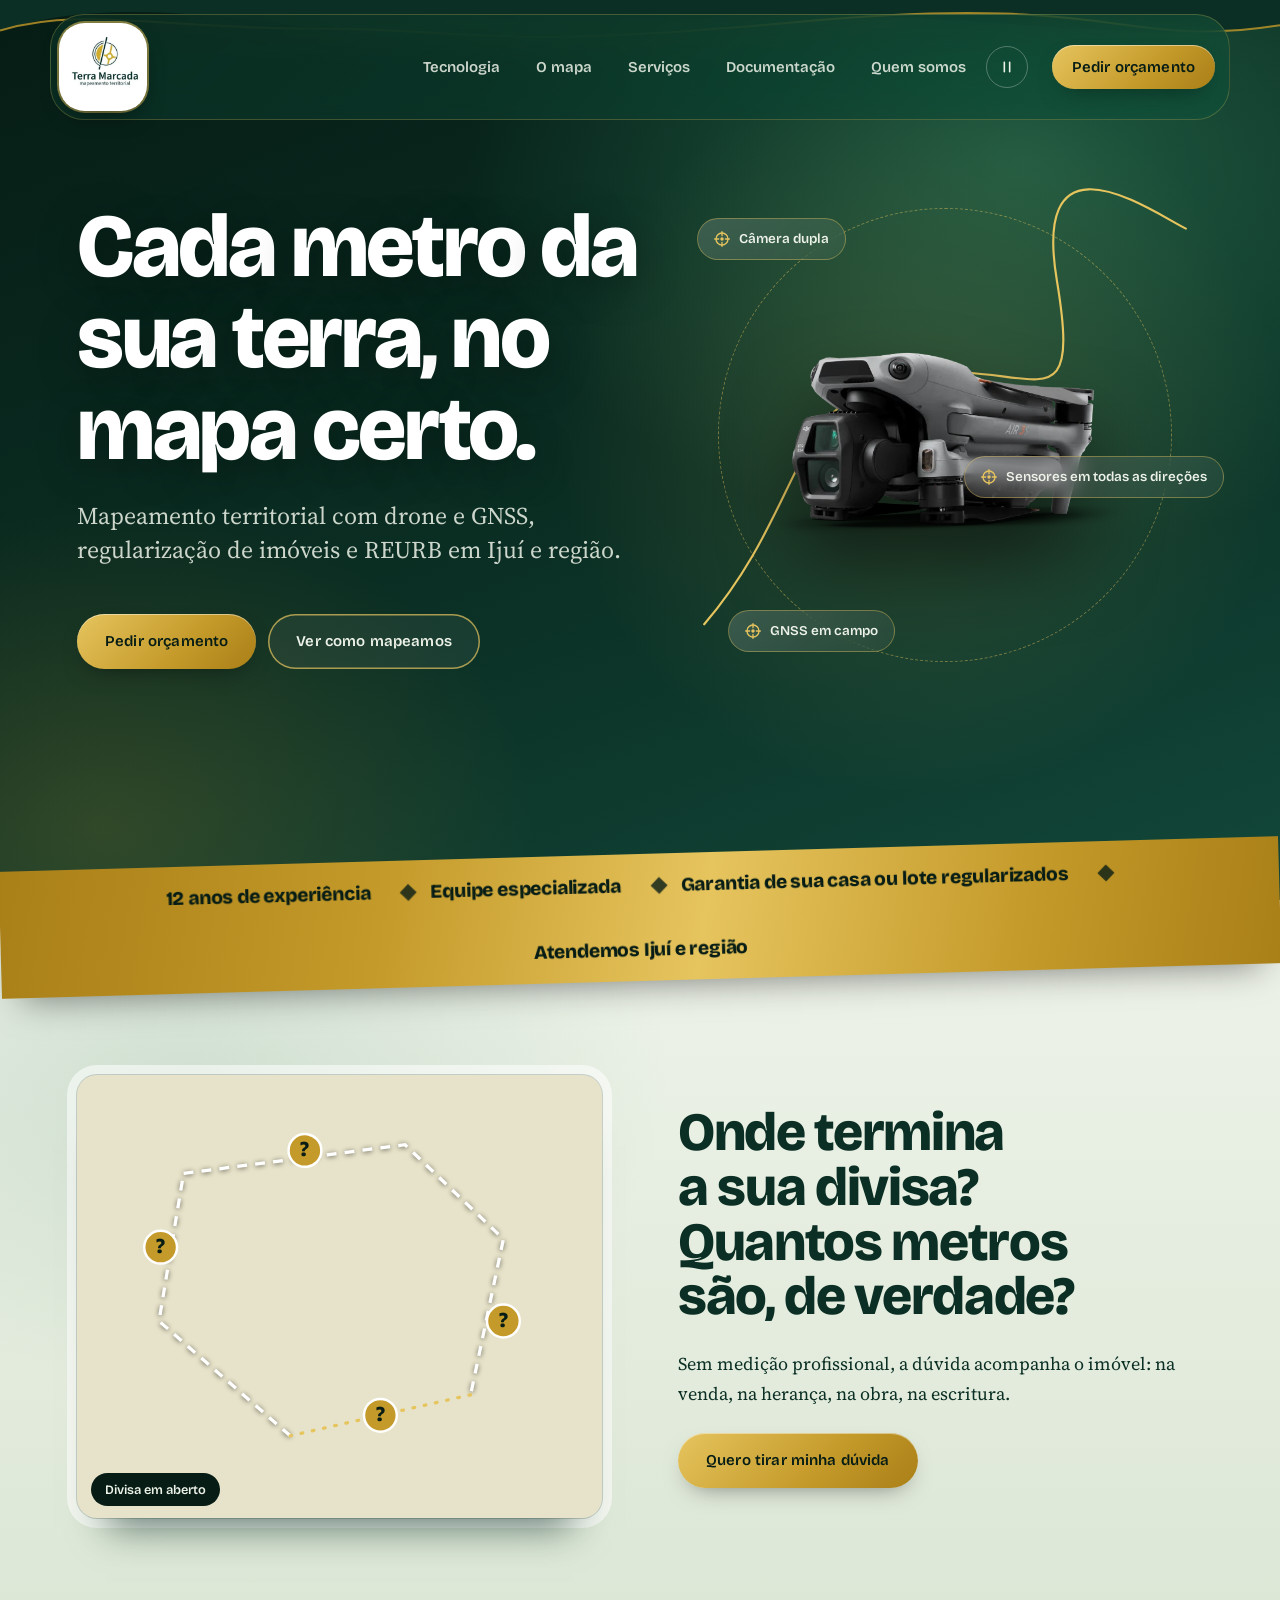
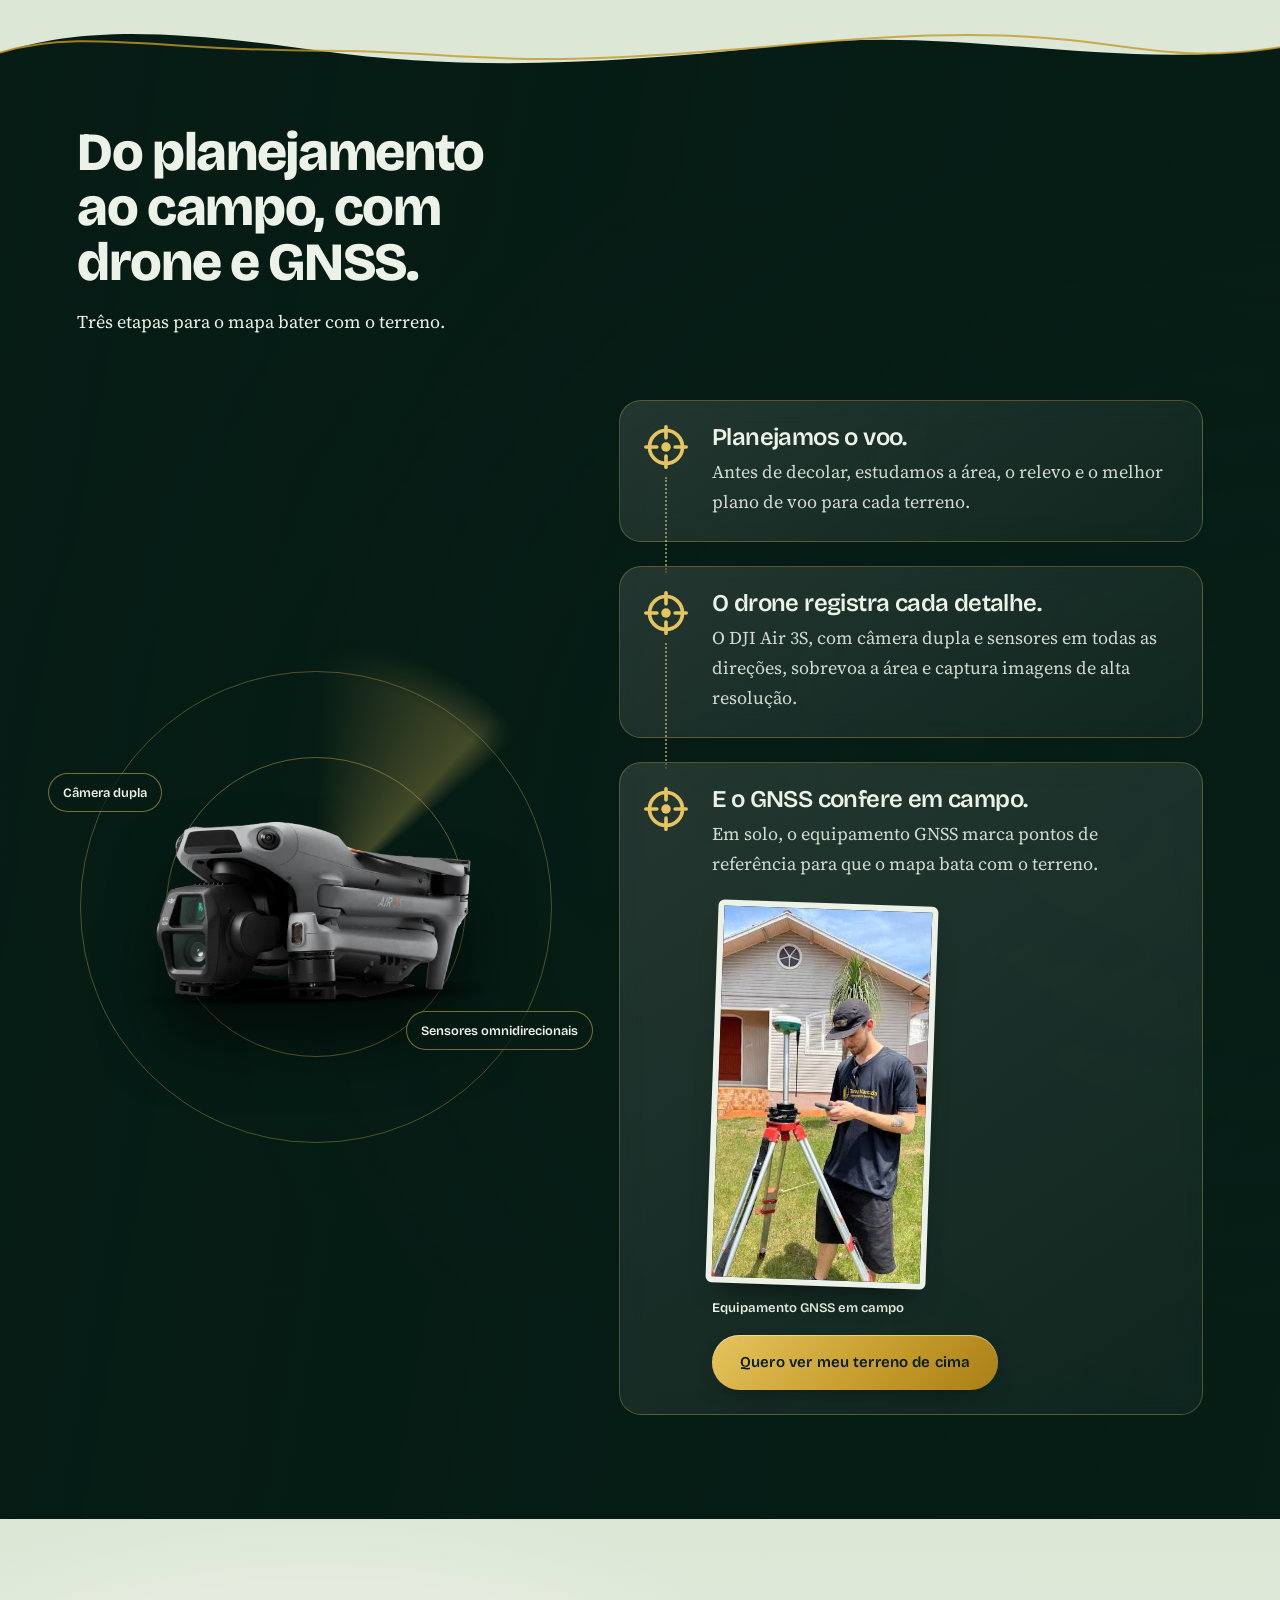
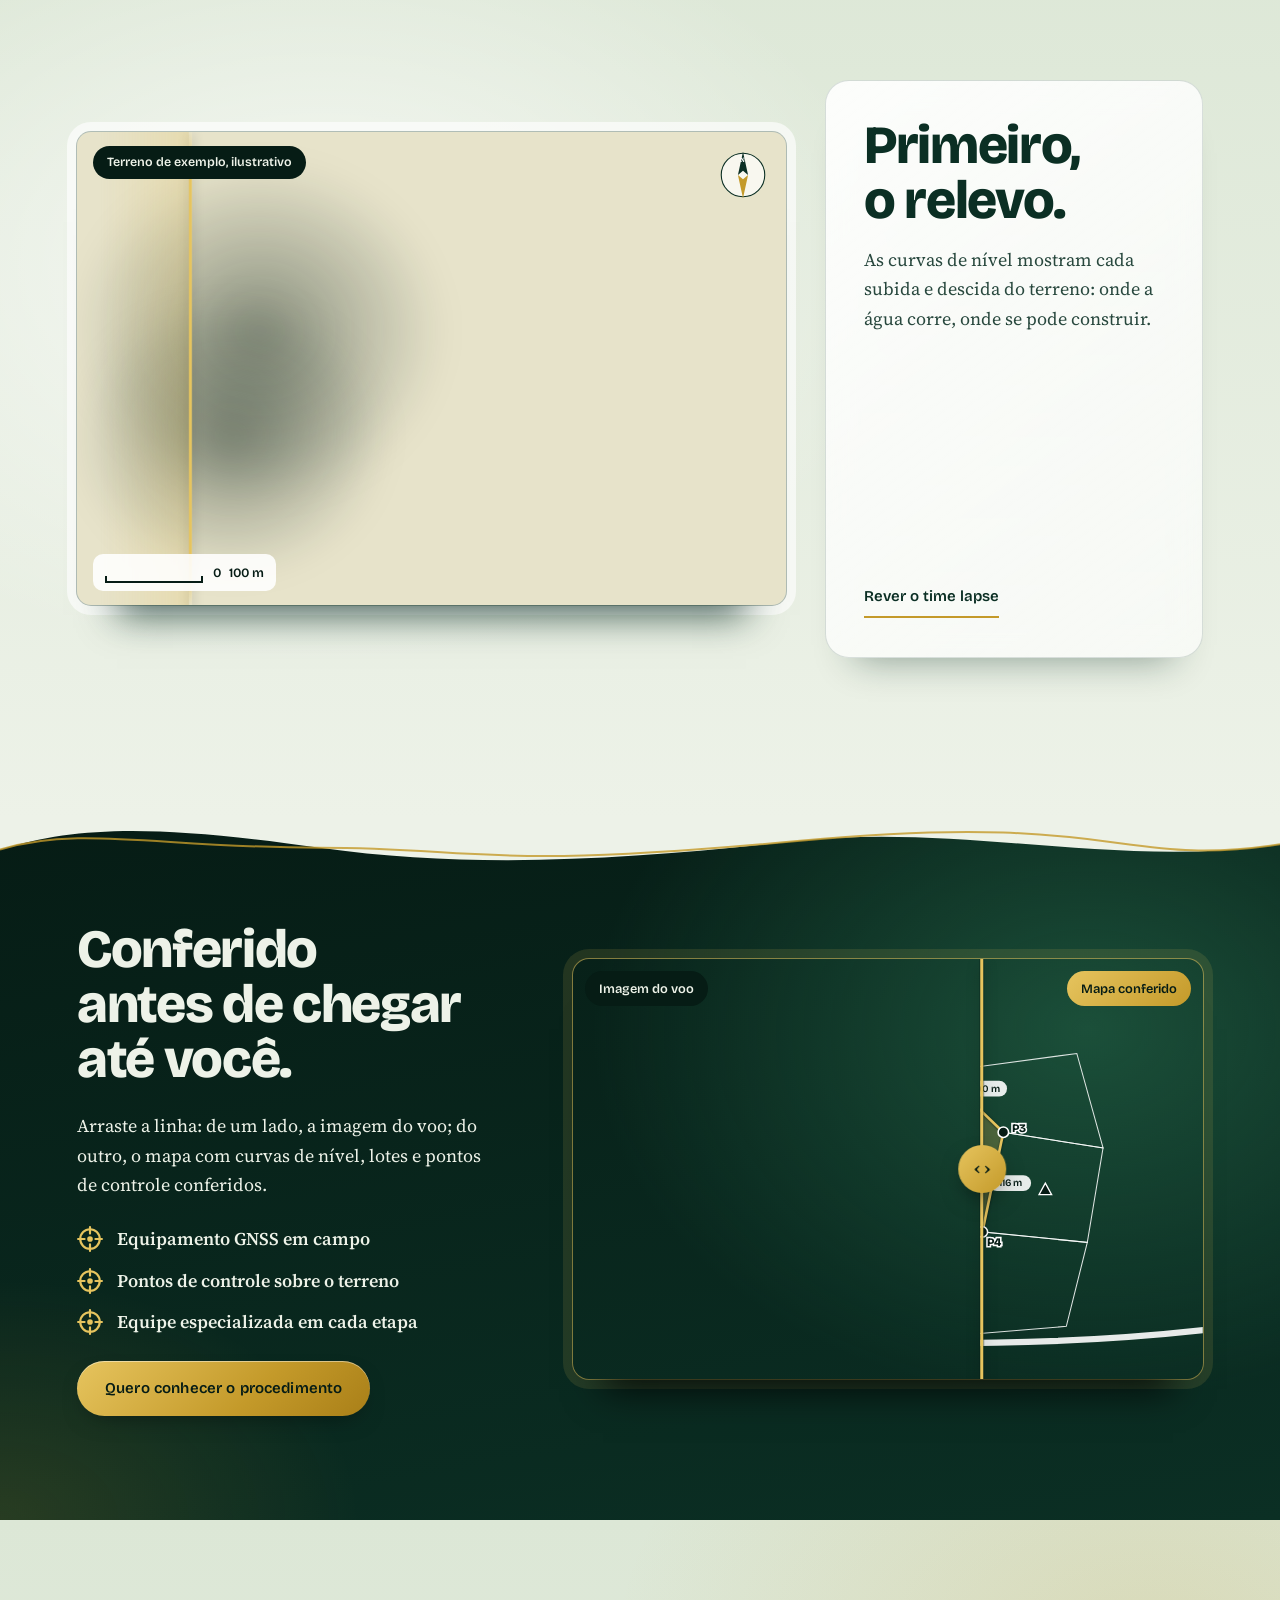
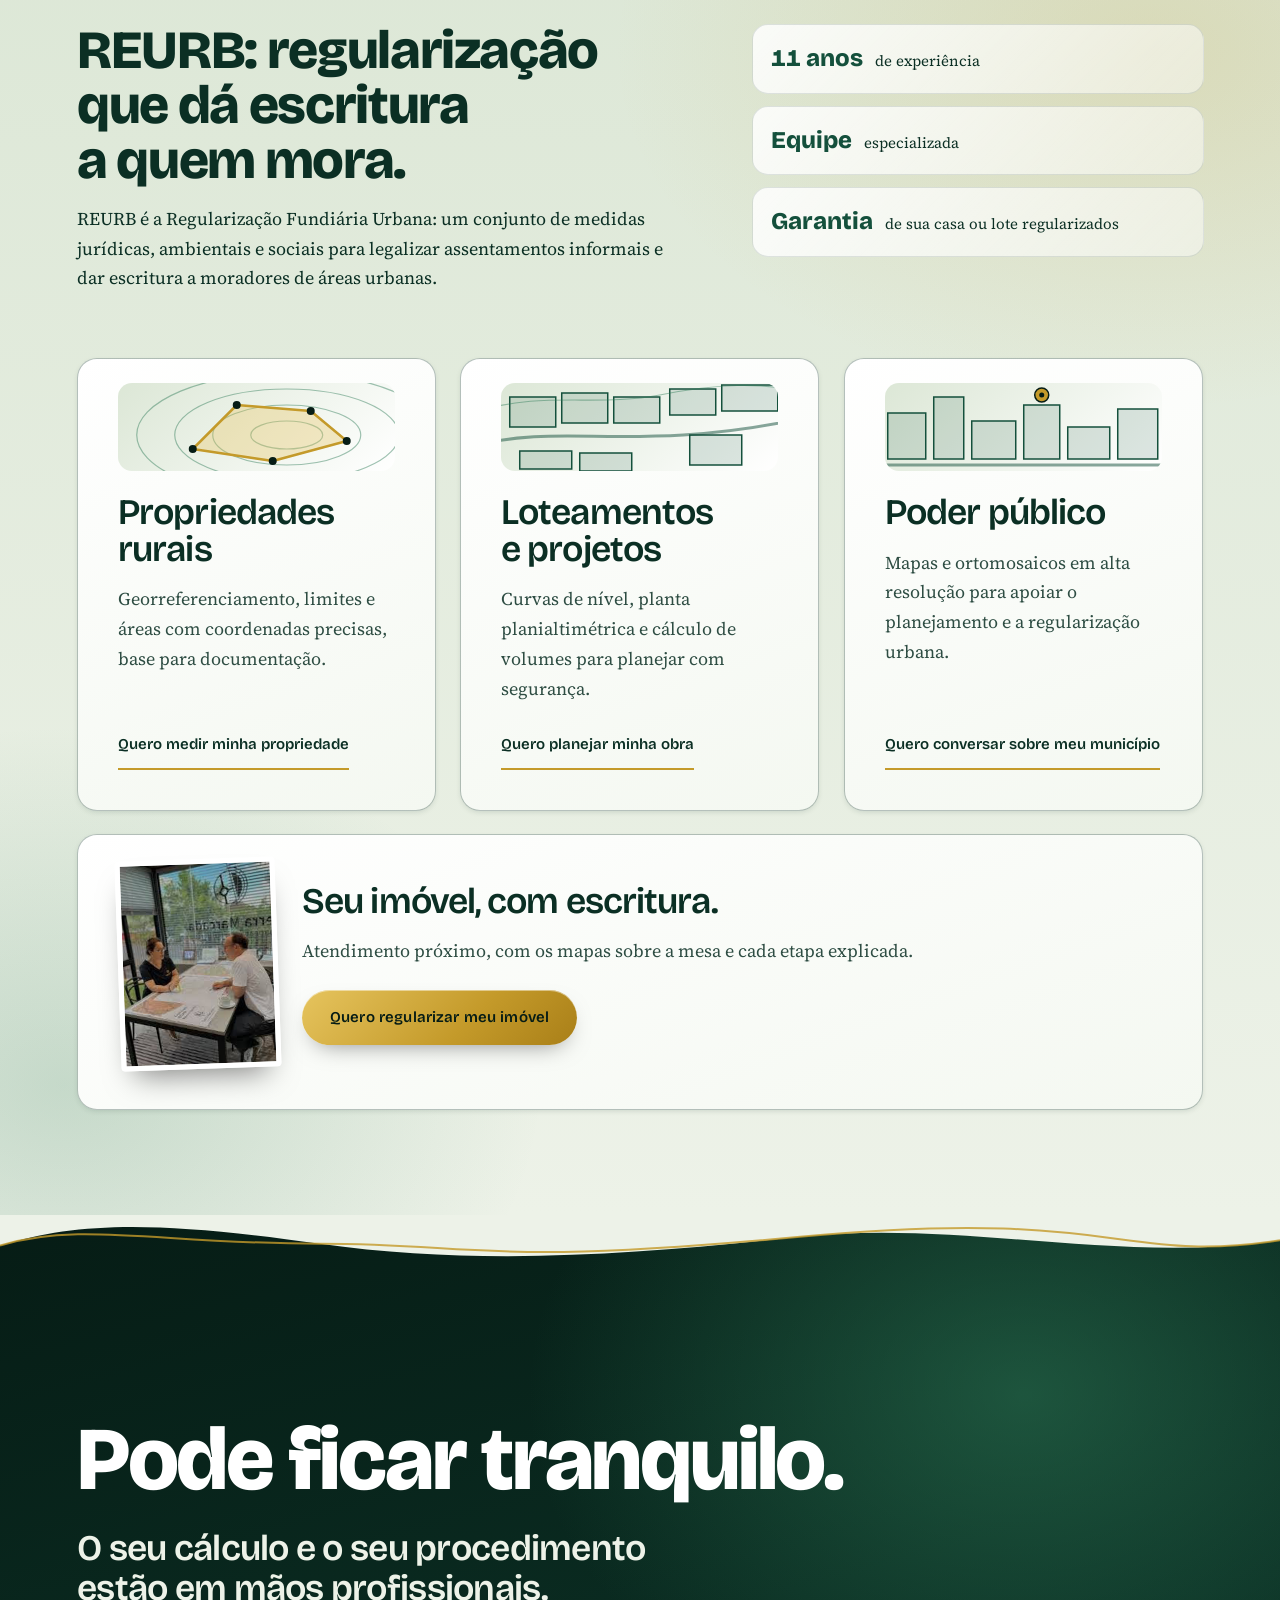
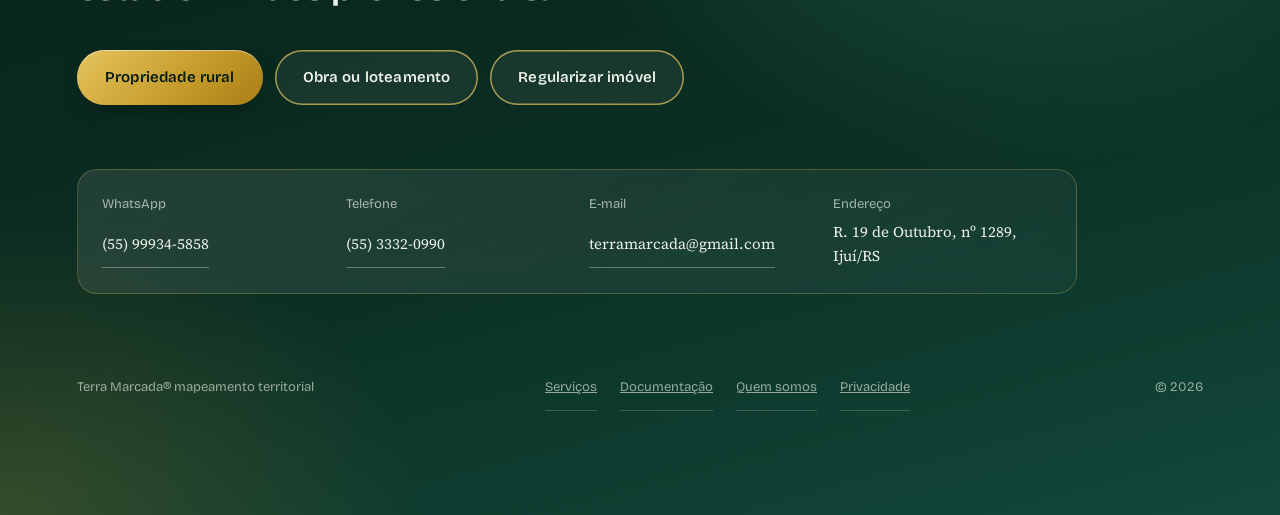
==== commit 6886cb26: "Remove as cenas que prendem a rolagem e o trilho horizontal O voo vira seção em duas colunas (drone " ====
--- a/index.html
+++ b/index.html
@@ -113,43 +113,42 @@
 </section>
 
 <!-- 3 · O VOO -->
-<section data-fx-fixa data-fx-altura="3" data-fx-etapas="3" class="voo escuro" id="voo" data-curva="areia-2">
-  <div class="fx-palco">
-    <div class="voo-bg" aria-hidden="true">
-      <div class="voo-pan" data-fx-y="70,-70"><canvas data-terra="aerial" class="terra-cv"></canvas></div>
-      <div class="voo-veu"></div>
-    </div>
-    <div class="voo-grade">
-      <div class="painel-vidro leg-voo">
-        <div class="etapas">
-          <div class="fx-etapa">
-            <h2>Planejamos o voo.</h2>
-            <p>Antes de decolar, estudamos a área, o relevo e o melhor plano de voo para cada terreno.</p>
-          </div>
-          <div class="fx-etapa">
-            <h2>O drone registra cada detalhe.</h2>
-            <p>O DJI Air 3S, com câmera dupla e sensores em todas as direções, sobrevoa a área e captura imagens de alta resolução.</p>
-          </div>
-          <div class="fx-etapa">
-            <h2>E o GNSS confere em campo.</h2>
-            <p>Em solo, o equipamento GNSS marca pontos de referência para que o mapa bata com o terreno.</p>
-            <a class="btn" data-wa="Olá, Terra Marcada! Quero ver o meu terreno de cima, com mapeamento por drone." href="https://wa.me/5555999345858">Quero ver meu terreno de cima</a>
-          </div>
-        </div>
-        <div class="seg" aria-hidden="true"><i></i><i></i><i></i></div>
-      </div>
-      <div class="palco-dir">
-        <div class="drone-cena">
-          <div class="radar"><i></i><i></i></div>
-          <img src="assets/drone-dji-air-3s.webp" alt="Drone DJI Air 3S sobrevoando a área" width="720" height="720" class="drone" data-fx-y="140,-20" data-fx-giro="-5,4" data-fx-escala="0.8,1.08">
-          <span class="chama c1">Câmera dupla</span>
-          <span class="chama c2">Sensores omnidirecionais</span>
-        </div>
-        <figure class="foto-campo">
-          <img src="assets/campo-gnss.jpg" alt="Técnico da Terra Marcada operando equipamento GNSS sobre tripé, em campo" width="335" height="597" loading="lazy" decoding="async">
-          <figcaption>Equipamento GNSS em campo</figcaption>
-        </figure>
-      </div>
+<section class="voo escuro" id="voo" data-curva="areia-2">
+  <div class="voo-bg" aria-hidden="true">
+    <div class="voo-pan" data-fx-paralaxe="0.08"><canvas data-terra="aerial" class="terra-cv"></canvas></div>
+    <div class="voo-veu"></div>
+  </div>
+  <div class="voo-in">
+    <header class="voo-topo">
+      <h2 data-fx="subir">Do planejamento ao campo, com drone e GNSS.</h2>
+      <p class="lead" data-fx="subir" data-fx-atraso="100">Três etapas para o mapa bater com o terreno.</p>
+    </header>
+    <div class="voo-corpo">
+      <div class="drone-cena" data-fx="crescer">
+        <div class="radar"><i></i><i></i></div>
+        <img src="assets/drone-dji-air-3s.webp" alt="Drone DJI Air 3S sobrevoando a área" width="720" height="720" class="drone">
+        <span class="chama c1">Câmera dupla</span>
+        <span class="chama c2">Sensores omnidirecionais</span>
+      </div>
+      <ol class="rota-passos">
+        <li class="passo-v" data-fx="direita">
+          <h3>Planejamos o voo.</h3>
+          <p>Antes de decolar, estudamos a área, o relevo e o melhor plano de voo para cada terreno.</p>
+        </li>
+        <li class="passo-v" data-fx="direita" data-fx-atraso="120">
+          <h3>O drone registra cada detalhe.</h3>
+          <p>O DJI Air 3S, com câmera dupla e sensores em todas as direções, sobrevoa a área e captura imagens de alta resolução.</p>
+        </li>
+        <li class="passo-v" data-fx="direita" data-fx-atraso="240">
+          <h3>E o GNSS confere em campo.</h3>
+          <p>Em solo, o equipamento GNSS marca pontos de referência para que o mapa bata com o terreno.</p>
+          <figure class="foto-campo">
+            <img src="assets/campo-gnss.jpg" alt="Técnico da Terra Marcada operando equipamento GNSS sobre tripé, em campo" width="335" height="597" loading="lazy" decoding="async">
+            <figcaption>Equipamento GNSS em campo</figcaption>
+          </figure>
+          <a class="btn" data-wa="Olá, Terra Marcada! Quero ver o meu terreno de cima, com mapeamento por drone." href="https://wa.me/5555999345858">Quero ver meu terreno de cima</a>
+        </li>
+      </ol>
     </div>
   </div>
 </section>
@@ -223,44 +222,46 @@
 </section>
 
 <!-- 6 · REURB E SERVIÇOS -->
-<section data-fx-fixa data-fx-altura="2.6" class="servicos claro" id="servicos" data-curva="floresta">
-  <div class="fx-palco">
-    <div data-fx="trilho" class="trilho">
-      <article class="painel painel-reurb">
-        <h2>REURB: regularização que dá escritura a quem mora.</h2>
-        <p>REURB é a Regularização Fundiária Urbana: um conjunto de medidas jurídicas, ambientais e sociais para legalizar assentamentos informais e dar escritura a moradores de áreas urbanas.</p>
-        <ul class="fatos">
-          <li><strong><span data-fx="contar" data-fx-fim="12">12</span> anos</strong>de experiência</li>
-          <li><strong>Equipe</strong>especializada</li>
-          <li><strong>Garantia</strong>de sua casa ou lote regularizados</li>
-        </ul>
-      </article>
-      <article class="painel cartao">
+<section class="servicos claro" id="servicos" data-curva="floresta">
+  <div class="srv-in">
+    <div class="reurb-bloco">
+      <div>
+        <h2 data-fx="subir">REURB: regularização que dá escritura a quem mora.</h2>
+        <p data-fx="subir" data-fx-atraso="100">REURB é a Regularização Fundiária Urbana: um conjunto de medidas jurídicas, ambientais e sociais para legalizar assentamentos informais e dar escritura a moradores de áreas urbanas.</p>
+      </div>
+      <ul class="fatos" data-fx="subir" data-fx-atraso="150">
+        <li><strong><span data-fx="contar" data-fx-fim="12">12</span> anos</strong>de experiência</li>
+        <li><strong>Equipe</strong>especializada</li>
+        <li><strong>Garantia</strong>de sua casa ou lote regularizados</li>
+      </ul>
+    </div>
+    <div class="srv-grade">
+      <div data-fx="subir" data-fx-atraso="0"><article class="cartao">
         <svg class="cartao-arte" viewBox="0 0 320 88" preserveAspectRatio="xMidYMid slice" aria-hidden="true"><g class="ct"><ellipse cx="190" cy="52" rx="150" ry="62"/><ellipse cx="190" cy="52" rx="112" ry="46"/><ellipse cx="190" cy="52" rx="74" ry="30"/><ellipse cx="190" cy="52" rx="36" ry="14"/></g><polygon class="lt" points="96,66 140,22 214,28 250,58 176,78"/><g class="vt"><circle cx="96" cy="66" r="4"/><circle cx="140" cy="22" r="4"/><circle cx="214" cy="28" r="4"/><circle cx="250" cy="58" r="4"/><circle cx="176" cy="78" r="4"/></g></svg>
         <h3>Propriedades rurais</h3>
         <p>Georreferenciamento, limites e áreas com coordenadas precisas, base para documentação.</p>
         <a class="mais" data-wa="Olá, Terra Marcada! Tenho uma propriedade rural e quero georreferenciar." href="https://wa.me/5555999345858">Quero medir minha propriedade</a>
-      </article>
-      <article class="painel cartao">
+      </article></div>
+      <div data-fx="subir" data-fx-atraso="100"><article class="cartao">
         <svg class="cartao-arte" viewBox="0 0 320 88" preserveAspectRatio="xMidYMid slice" aria-hidden="true"><path class="rd2" d="M0 62 C80 40 160 70 320 36"/><g class="lt2"><rect x="30" y="14" width="46" height="30"/><rect x="82" y="10" width="46" height="30"/><rect x="134" y="14" width="46" height="26"/><rect x="190" y="6" width="46" height="26"/><rect x="242" y="2" width="56" height="26"/><rect x="40" y="68" width="52" height="18"/><rect x="100" y="70" width="52" height="18"/><rect x="210" y="52" width="52" height="30"/></g><g class="ct"><path d="M0 28 C60 8 120 24 180 12 S280 0 320 8"/></g></svg>
         <h3>Loteamentos e projetos</h3>
         <p>Curvas de nível, planta planialtimétrica e cálculo de volumes para planejar com segurança.</p>
         <a class="mais" data-wa="Olá, Terra Marcada! Tenho uma obra ou loteamento e preciso de levantamento do terreno." href="https://wa.me/5555999345858">Quero planejar minha obra</a>
-      </article>
-      <article class="painel cartao">
+      </article></div>
+      <div data-fx="subir" data-fx-atraso="200"><article class="cartao">
         <svg class="cartao-arte" viewBox="0 0 320 88" preserveAspectRatio="xMidYMid slice" aria-hidden="true"><g class="lt2"><rect x="24" y="30" width="38" height="46"/><rect x="70" y="14" width="30" height="62"/><rect x="108" y="38" width="44" height="38"/><rect x="160" y="22" width="36" height="54"/><rect x="204" y="44" width="42" height="32"/><rect x="254" y="26" width="40" height="50"/></g><path class="rd2" d="M0 82 H320"/><g class="pin"><circle cx="178" cy="12" r="7"/><circle cx="178" cy="12" r="2.5"/></g></svg>
         <h3>Poder público</h3>
         <p>Mapas e ortomosaicos em alta resolução para apoiar o planejamento e a regularização urbana.</p>
         <a class="mais" data-wa="Olá, Terra Marcada! Represento um órgão público e gostaria de conversar sobre mapeamento." href="https://wa.me/5555999345858">Quero conversar sobre meu município</a>
-      </article>
-      <article class="painel cartao cartao-foto">
+      </article></div>
+      <div class="cartao-foto-wrap" data-fx="subir"><article class="cartao cartao-foto">
         <img src="assets/atendimento.jpg" alt="Atendimento na Terra Marcada, com mapas sobre a mesa" width="194" height="259" loading="lazy" decoding="async">
         <div>
           <h3>Seu imóvel, com escritura.</h3>
           <p>Atendimento próximo, com os mapas sobre a mesa e cada etapa explicada.</p>
           <a class="btn" data-wa="Olá, Terra Marcada! Quero regularizar meu imóvel (REURB)." href="https://wa.me/5555999345858">Quero regularizar meu imóvel</a>
         </div>
-      </article>
+      </article></div>
     </div>
   </div>
 </section>
--- a/site.css
+++ b/site.css
@@ -4,7 +4,7 @@
 :root{
   --abismo:#061C15; --floresta:#0B2F24; --pinheiro:#14503C; --musgo:#2E7A57; --folha:#6FA27A;
   --ouro:#C49A2A; --ouro-escuro:#A97F18; --floresta-2:#12483A;
-  --abismo-rgb:6 28 21; --floresta-rgb:11 47 36; --pinheiro-rgb:20 80 60; --musgo-rgb:46 122 87; --ouro-rgb:196 154 42; --ouro-claro-rgb:230 196 94; --areia-rgb:237 242 232; --ouro-claro:#E6C45E; --areia:#EDF2E8; --areia-2:#DCE7D6; --tinta:#0B2F24; --azul:#2B6CB0; --wa-1:#25b866; --wa-2:#128c4a;
+  --marco:url("data:image/svg+xml,%3Csvg xmlns='http://www.w3.org/2000/svg' viewBox='0 0 24 24'%3E%3Ccircle cx='12' cy='12' r='9' fill='none' stroke='%23E6C45E' stroke-width='2'/%3E%3Cpath d='M12 1v6M12 17v6M1 12h6M17 12h6' stroke='%23E6C45E' stroke-width='2' stroke-linecap='round'/%3E%3Ccircle cx='12' cy='12' r='2.6' fill='%23E6C45E'/%3E%3C/svg%3E"); --abismo-rgb:6 28 21; --floresta-rgb:11 47 36; --pinheiro-rgb:20 80 60; --musgo-rgb:46 122 87; --ouro-rgb:196 154 42; --ouro-claro-rgb:230 196 94; --areia-rgb:237 242 232; --ouro-claro:#E6C45E; --areia:#EDF2E8; --areia-2:#DCE7D6; --tinta:#0B2F24; --azul:#2B6CB0; --wa-1:#25b866; --wa-2:#128c4a;
   --titulo:"Bricolage Grotesque","Helvetica Neue",Arial,sans-serif;
   --texto:"Source Serif 4",Georgia,"Times New Roman",serif;
   --s1:.9375rem; --s2:1.125rem; --s3:1.5rem; --s4:2.25rem; --s5:clamp(2rem,4.2vw,3.4rem); --s6:clamp(2.7rem,7.2vw,5.6rem);
@@ -117,32 +117,24 @@
 @keyframes pulso{50%{transform:scale(1.22)}}
 
 /* 3 · voo */
-.voo .fx-palco{background:var(--abismo)}
 .voo-bg{position:absolute;inset:0;overflow:hidden}
 .voo-pan{position:absolute;inset:-14% 0;will-change:transform}
 .voo-pan canvas{filter:saturate(1.1) contrast(1.05)}
 .voo-veu{position:absolute;inset:0;background:radial-gradient(900px 600px at 70% 50%,transparent,rgb(var(--abismo-rgb) / .55)),linear-gradient(100deg,rgb(var(--abismo-rgb) / .92) 0%,rgb(var(--abismo-rgb) / .62) 45%,rgb(var(--floresta-rgb) / .2) 100%)}
-.voo-grade,.pico-grade{position:relative;width:100%;height:100%;max-width:1280px;margin:0 auto;padding:0 var(--gutter);display:grid;grid-template-columns:minmax(0,.9fr) minmax(0,1.1fr);gap:clamp(24px,5vw,80px);align-items:center}
+.pico-grade{position:relative;width:100%;height:100%;max-width:1280px;margin:0 auto;padding:0 var(--gutter);display:grid;grid-template-columns:minmax(0,.9fr) minmax(0,1.1fr);gap:clamp(24px,5vw,80px);align-items:center}
 .painel-vidro{padding:clamp(22px,3vw,40px);border-radius:24px;background:linear-gradient(145deg,rgba(255,255,255,.14),rgba(255,255,255,.04));border:1px solid rgb(var(--ouro-claro-rgb) / .3);backdrop-filter:blur(14px);-webkit-backdrop-filter:blur(14px);box-shadow:0 30px 36px -30px rgba(0,0,0,.6)}
 .claro-vidro{background:linear-gradient(145deg,rgba(255,255,255,.9),rgba(255,255,255,.62));border-color:rgb(var(--floresta-rgb) / .15);box-shadow:0 30px 36px -30px rgb(var(--floresta-rgb) / .45)}
 .etapas{display:grid}
 .etapas .fx-etapa{grid-area:1/1;transition:opacity .5s ease}
 .etapas h2{margin-bottom:var(--e2)}
 .etapas p{opacity:.88}
-.palco-dir{display:grid;place-items:center}
-.palco-dir>*{grid-area:1/1}
-.drone-cena{position:relative;width:min(62vh,46vw,560px);aspect-ratio:1;transition:opacity .6s}
+.drone-cena{position:relative;width:min(100%,520px);aspect-ratio:1;margin:0 auto}
 .radar{position:absolute;inset:-6%;border-radius:50%;background:conic-gradient(from 0deg,rgb(var(--ouro-claro-rgb) / .0),rgb(var(--ouro-claro-rgb) / .28) 12%,rgb(var(--ouro-claro-rgb) / 0) 14%);animation:gira 5s linear infinite;-webkit-mask-image:radial-gradient(circle,#000 60%,transparent 71%);mask-image:radial-gradient(circle,#000 60%,transparent 71%)}
 .radar i{position:absolute;inset:6%;border-radius:50%;border:1px solid rgb(var(--ouro-claro-rgb) / .4)}
 .radar i+i{inset:22%}
 .drone{position:absolute;inset:4%;width:92%;height:92%;object-fit:contain;filter:drop-shadow(0 40px 30px rgba(0,0,0,.55))}
 .chama{position:absolute;padding:8px 14px;border-radius:999px;font-family:var(--titulo);font-size:.8rem;font-weight:600;background:rgb(var(--abismo-rgb) / .7);border:1px solid rgb(var(--ouro-claro-rgb) / .5);backdrop-filter:blur(8px);color:var(--areia);white-space:nowrap;animation:bob 6s ease-in-out infinite}
 .c1{left:-6%;top:22%}.c2{right:-8%;bottom:20%;animation-delay:-3s}
-.foto-campo{opacity:0;transition:opacity .6s;margin:0;width:min(34vh,240px)}
-.foto-campo img{width:100%;border:6px solid var(--areia);border-radius:6px;box-shadow:0 30px 36px -20px rgba(0,0,0,.7);transform:rotate(2deg)}
-.foto-campo figcaption{margin-top:12px;font-family:var(--titulo);font-size:.82rem;font-weight:600;text-align:center}
-.voo[data-etapa="3"] .drone-cena{opacity:0}
-.voo[data-etapa="3"] .foto-campo{opacity:1}
 
 /* 4 · pico: a carta se forma */
 .pico{background:radial-gradient(900px 600px at 25% 40%,rgba(255,255,255,.7),transparent 65%),linear-gradient(180deg,var(--areia-2),var(--areia))}
@@ -193,13 +185,6 @@
 
 /* 6 · serviços */
 .servicos{background:radial-gradient(900px 600px at 90% 10%,rgb(var(--ouro-rgb) / .18),transparent 60%),radial-gradient(800px 600px at 5% 90%,rgb(var(--musgo-rgb) / .2),transparent 60%),linear-gradient(180deg,var(--areia-2),var(--areia))}
-.servicos .fx-palco{align-items:center}
-.trilho{width:100%;gap:clamp(20px,3vw,40px);padding:0 var(--gutter)}
-.trilho::after{content:"";flex:none;width:var(--gutter)}
-.painel{flex:none;width:min(84vw,440px);align-self:center}
-.painel-reurb{width:min(88vw,580px)}
-.painel-reurb h2{margin-bottom:var(--e2)}
-.painel-reurb p{opacity:.85}
 .fatos{list-style:none;margin-top:var(--e3);display:grid;gap:12px}
 .fatos li{padding:14px 18px;border-radius:16px;background:linear-gradient(135deg,rgba(255,255,255,.85),rgba(255,255,255,.45));border:1px solid rgb(var(--floresta-rgb) / .12);font-size:var(--s1);display:flex;align-items:baseline;gap:12px}
 .fatos strong{font-family:var(--titulo);font-weight:800;font-size:var(--s3);color:var(--pinheiro);white-space:nowrap}
@@ -208,7 +193,7 @@
 .cartao h3{margin-bottom:var(--e2);font-size:var(--s4)}
 .cartao p{flex:1;opacity:.85}
 .mais{margin-top:var(--e3);font-family:var(--titulo);font-weight:600;font-size:var(--s1);text-decoration:none;border-bottom:2px solid var(--ouro);align-self:flex-start;padding-bottom:2px}
-.cartao-foto{flex-direction:row;gap:var(--e3);width:min(90vw,680px);align-items:center}
+.cartao-foto{flex-direction:row;gap:var(--e3);align-items:center}
 .cartao-foto img{width:160px;flex:none;border:5px solid #fff;border-radius:4px;box-shadow:0 18px 30px -14px rgba(0,0,0,.5);transform:rotate(-2deg)}
 .cartao-foto p{flex:none}
 
@@ -237,17 +222,14 @@
   .hero-vis{max-width:420px}
   .f2{right:0}.ficha{font-size:.8rem;padding:7px 12px}
   .grade,.grade-rigor{grid-template-columns:1fr}
-  .voo-grade,.pico-grade{grid-template-columns:minmax(0,1fr);grid-template-rows:auto auto;align-items:start;padding-top:84px;gap:14px}
-  .voo-grade .palco-dir{grid-row:2;align-self:start}
+  .pico-grade{grid-template-columns:minmax(0,1fr);grid-template-rows:auto auto;align-items:start;padding-top:84px;gap:14px}
   .pico-grade .prancha{grid-row:1;width:100%}
   .leg-pico{grid-row:2}
-  .drone-cena{width:min(40vh,76vw)}
-  h2{font-size:clamp(1.8rem,7.6vw,2.4rem)}
+    h2{font-size:clamp(1.8rem,7.6vw,2.4rem)}
   .painel-vidro{padding:18px}.etapas p{font-size:var(--s1)}
   .hud{top:auto;bottom:10px;left:10px;right:auto;padding:8px 12px;min-width:0;font-size:.8rem}.hud-geo{display:none}
   .wa-pill{right:10px;bottom:10px;padding:10px 16px}
   .cartao-foto{flex-direction:column;align-items:flex-start}
-  .painel{width:min(86vw,360px)}.cartao{min-height:0}
   .faixa{margin:-36px 0 -20px}.faixa-lista li{font-size:var(--s2);padding-block:14px}
   .entrega{gap:var(--e2)}
 }
@@ -260,20 +242,10 @@
   .btn{transition:none}
   .cartao,.cartao:hover{transition:none;transform:none;box-shadow:0 2px 6px -2px rgb(var(--floresta-rgb) / .18);border-color:rgb(var(--floresta-rgb) / .3)}
 }
-.fx-reduzido .voo-grade,.fx-reduzido .pico-grade{height:auto;padding-top:var(--e5);padding-bottom:var(--e5)}
-.fx-reduzido .foto-campo{opacity:1;margin-top:var(--e3)}
-.fx-reduzido .palco-dir{grid-auto-flow:row}
-.fx-reduzido .palco-dir>*{grid-area:auto}
-.fx-reduzido .drone-cena{opacity:1!important}
-.fx-reduzido .drone{transform:none!important}
-.fx-reduzido .voo .fx-palco{background:transparent}
 .fx-reduzido .prancha-mapa{clip-path:none}
 .fx-reduzido .cad .nb,.fx-reduzido .cad .rd,.fx-reduzido .cad .lot{stroke-dashoffset:0}
 .fx-reduzido .cad .lotfill,.fx-reduzido .cad .vx,.fx-reduzido .cad .vl,.fx-reduzido .cad .dim,.fx-reduzido .cad .dimbg,.fx-reduzido .cad .ctl{opacity:1}
-.fx-reduzido .trilho{padding-block:var(--e5)}
-.fx-reduzido .painel{width:100%;max-width:580px}
 .fx-reduzido .hud{display:none}
-.fx-reduzido .voo{background:linear-gradient(160deg,var(--abismo),var(--floresta))}
 
 /* voltar ao topo, com anel de progresso da página */
 .topo-btn{position:fixed;right:var(--e2);bottom:var(--e2);z-index:45;width:54px;height:54px;border-radius:50%;border:0;padding:0;cursor:pointer;color:var(--ouro-claro);background:linear-gradient(160deg,var(--abismo),var(--pinheiro));box-shadow:0 14px 28px -12px rgba(0,0,0,.7);opacity:0;transform:translateY(16px) scale(.9);pointer-events:none;transition:opacity .4s,transform .4s var(--suave)}
@@ -288,15 +260,6 @@
 @media (prefers-reduced-motion:reduce){.topo-btn{transition:none}.topo-btn:hover{transform:none}}
 
 /* medidor de etapas: enche continuamente com a rolagem da cena */
-.seg{display:flex;gap:6px;margin-top:var(--e3)}
-.seg i{position:relative;flex:1;height:5px;border-radius:5px;overflow:hidden;background:rgba(255,255,255,.2)}
-.seg i::after{content:"";position:absolute;inset:0;background:linear-gradient(90deg,var(--ouro),var(--ouro-claro));transform-origin:0 50%;transform:scaleX(clamp(0,var(--f),1))}
-.seg i:nth-child(1){--f:calc(var(--progresso,0)*3)}
-.seg i:nth-child(2){--f:calc(var(--progresso,0)*3 - 1)}
-.seg i:nth-child(3){--f:calc(var(--progresso,0)*3 - 2)}
-.claro-vidro .seg i{background:rgb(var(--floresta-rgb) / .16)}
-.claro-vidro .seg i::after{background:linear-gradient(90deg,var(--pinheiro),var(--musgo))}
-.fx-reduzido .seg{display:none}
 
 .sr{position:absolute;width:1px;height:1px;overflow:hidden;clip:rect(0 0 0 0);white-space:nowrap}
 
@@ -358,7 +321,6 @@
 
 /* conteúdo recolhido ou inativo não recebe foco do teclado */
 .etapas .fx-etapa{visibility:hidden;transition:opacity .5s ease,visibility 0s .5s}
-.voo[data-etapa="1"] .etapas .fx-etapa:nth-of-type(1),.voo[data-etapa="2"] .etapas .fx-etapa:nth-of-type(2),.voo[data-etapa="3"] .etapas .fx-etapa:nth-of-type(3),
 .pico[data-passo="1"] .etapas .fx-etapa:nth-of-type(1),.pico[data-passo="2"] .etapas .fx-etapa:nth-of-type(2),.pico[data-passo="3"] .etapas .fx-etapa:nth-of-type(3){visibility:visible;transition:opacity .5s ease,visibility 0s}
 .fx-reduzido .etapas .fx-etapa{visibility:visible}
 .pico .etapas .fx-etapa{transition:opacity .6s ease,visibility 0s .6s}
@@ -389,3 +351,41 @@
 .rodape{align-items:center}
 .contatos dd{display:flex;align-items:center;min-height:44px}
 .rever{padding:15px 0 13px}
+
+/* 3 · voo: seção comum, sem travar a rolagem */
+.voo{position:relative;overflow:hidden;background:var(--abismo);padding:var(--e6) var(--gutter)}
+.voo-in{position:relative;max-width:1180px;margin:0 auto}
+.voo-topo{max-width:34em;margin-bottom:var(--e5)}
+.voo-topo h2{margin-bottom:var(--e2)}
+.voo-corpo{display:grid;grid-template-columns:minmax(0,.9fr) minmax(0,1.1fr);gap:clamp(28px,5vw,80px);align-items:center}
+.rota-passos{list-style:none;display:grid;gap:var(--e3)}
+.passo-v{position:relative;display:grid;grid-template-columns:44px minmax(0,1fr);gap:0 var(--e3);padding:var(--e3);border-radius:22px;background:linear-gradient(145deg,rgb(255 255 255 / .12),rgb(255 255 255 / .04));border:1px solid rgb(var(--ouro-claro-rgb) / .28);-webkit-backdrop-filter:blur(12px);backdrop-filter:blur(12px)}
+.passo-v::before{content:"";grid-row:1/span 3;width:44px;height:44px;background:var(--marco) center/contain no-repeat}
+.passo-v:not(:last-child)::after{content:"";position:absolute;left:calc(var(--e3) + 21px);top:calc(var(--e3) + 52px);bottom:calc(-1 * var(--e3) - 8px);border-left:2px dotted rgb(var(--ouro-claro-rgb) / .6);pointer-events:none}
+.passo-v>*{grid-column:2}
+.passo-v h3{font-size:var(--s3);margin-bottom:8px}
+.passo-v p{opacity:.88}
+.passo-v .btn{justify-self:start;margin-top:var(--e2)}
+.passo-v .foto-campo{margin:var(--e3) 0 0;width:min(100%,220px)}
+.foto-campo img{width:100%;border:6px solid var(--areia);border-radius:6px;box-shadow:0 18px 30px -18px rgba(0,0,0,.7);transform:rotate(2deg)}
+.foto-campo figcaption{margin-top:12px;font-family:var(--titulo);font-size:.82rem;font-weight:600}
+
+/* 6 · serviços e REURB: grade comum, sem trilho horizontal */
+.servicos{padding:var(--e6) var(--gutter)}
+.srv-in{max-width:1180px;margin:0 auto}
+.reurb-bloco{display:grid;grid-template-columns:minmax(0,1.15fr) minmax(0,.85fr);gap:clamp(28px,5vw,72px);align-items:start;margin-bottom:var(--e5)}
+.reurb-bloco h2{margin-bottom:var(--e2)}
+.reurb-bloco p{opacity:.85}
+.reurb-bloco .fatos{margin-top:0}
+.srv-grade{display:grid;grid-template-columns:repeat(auto-fit,minmax(min(100%,280px),1fr));gap:24px;align-items:stretch}
+.srv-grade>div{display:flex}
+.srv-grade .cartao{flex:1;min-height:0}
+.srv-grade .cartao-foto-wrap{grid-column:1/-1}
+@media (max-width:900px){
+  .voo-corpo,.reurb-bloco{grid-template-columns:minmax(0,1fr)}
+  .drone-cena{width:min(86%,380px)}
+  .passo-v{padding:18px;grid-template-columns:36px minmax(0,1fr);gap:0 16px}
+  .passo-v::before{width:36px;height:36px}
+  .passo-v:not(:last-child)::after{left:calc(18px + 17px);top:calc(18px + 44px)}
+  .voo,.servicos{padding-top:var(--e5);padding-bottom:var(--e5)}
+}
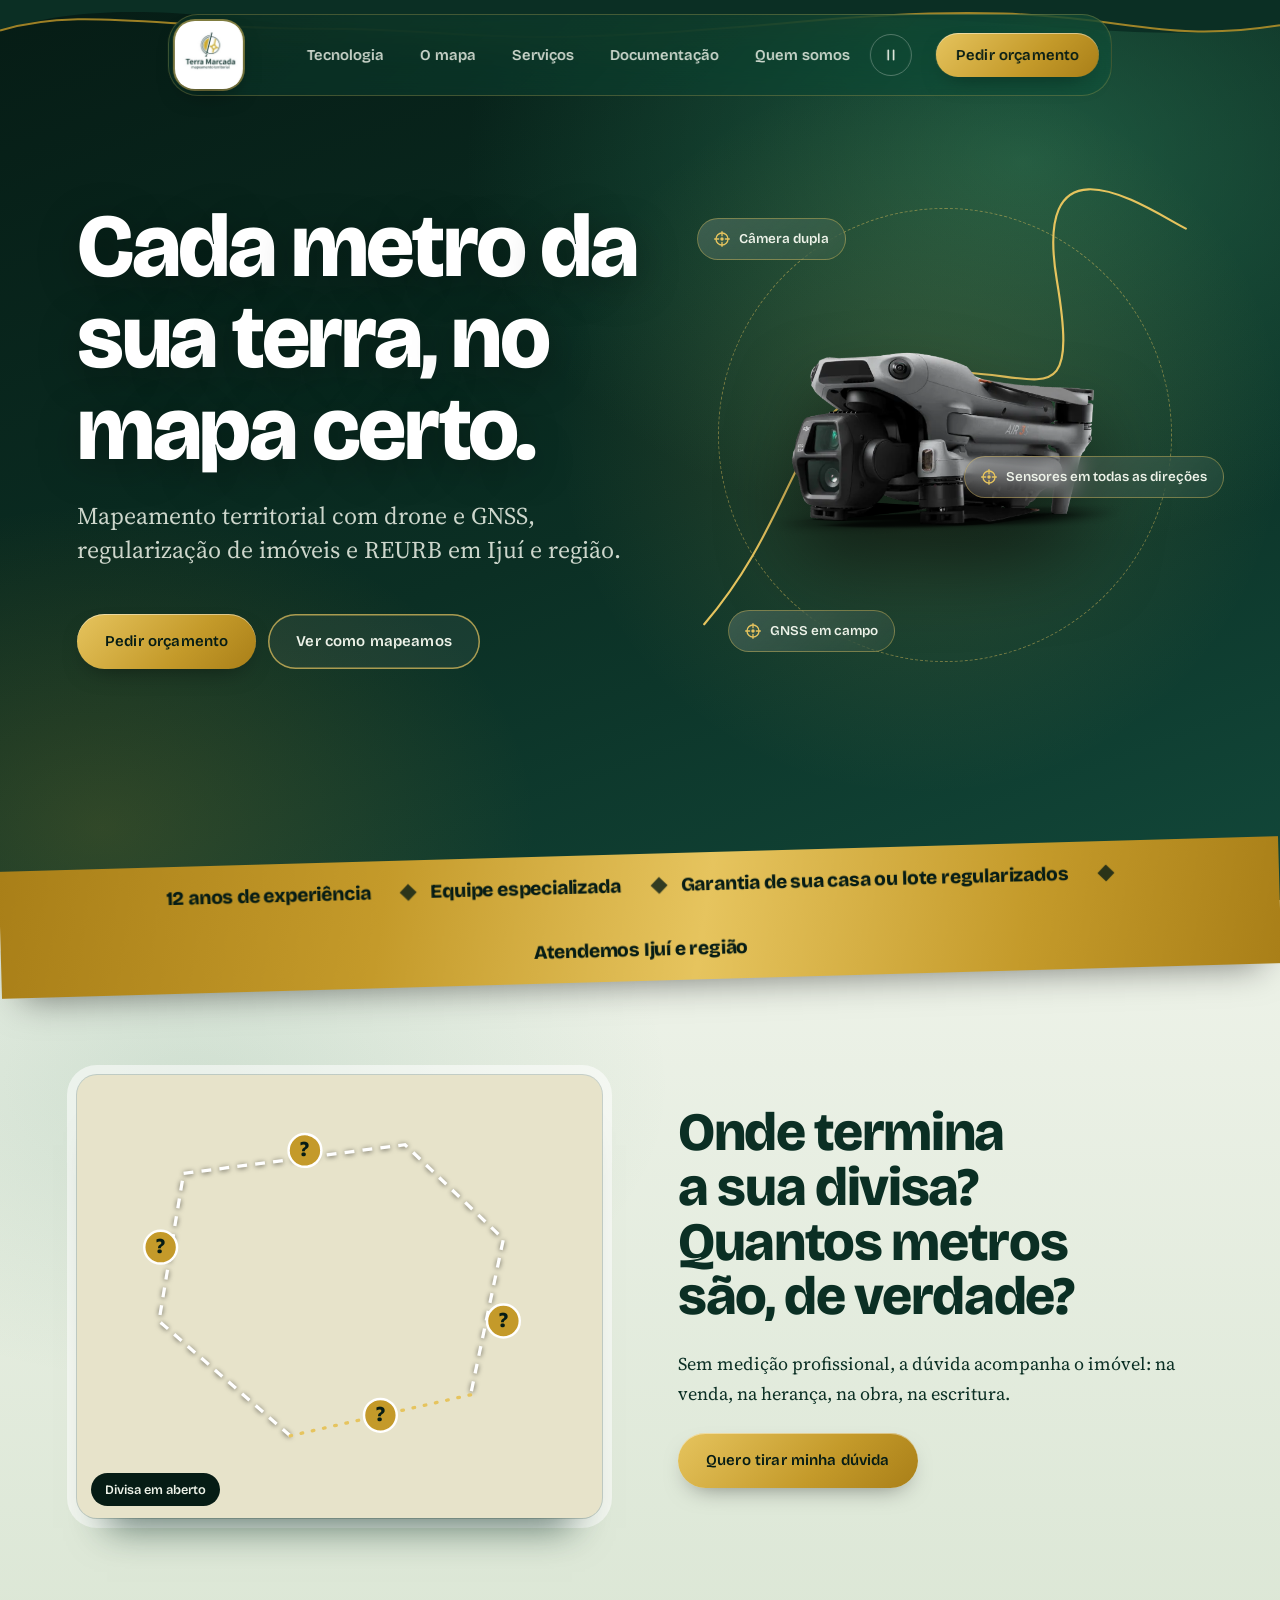
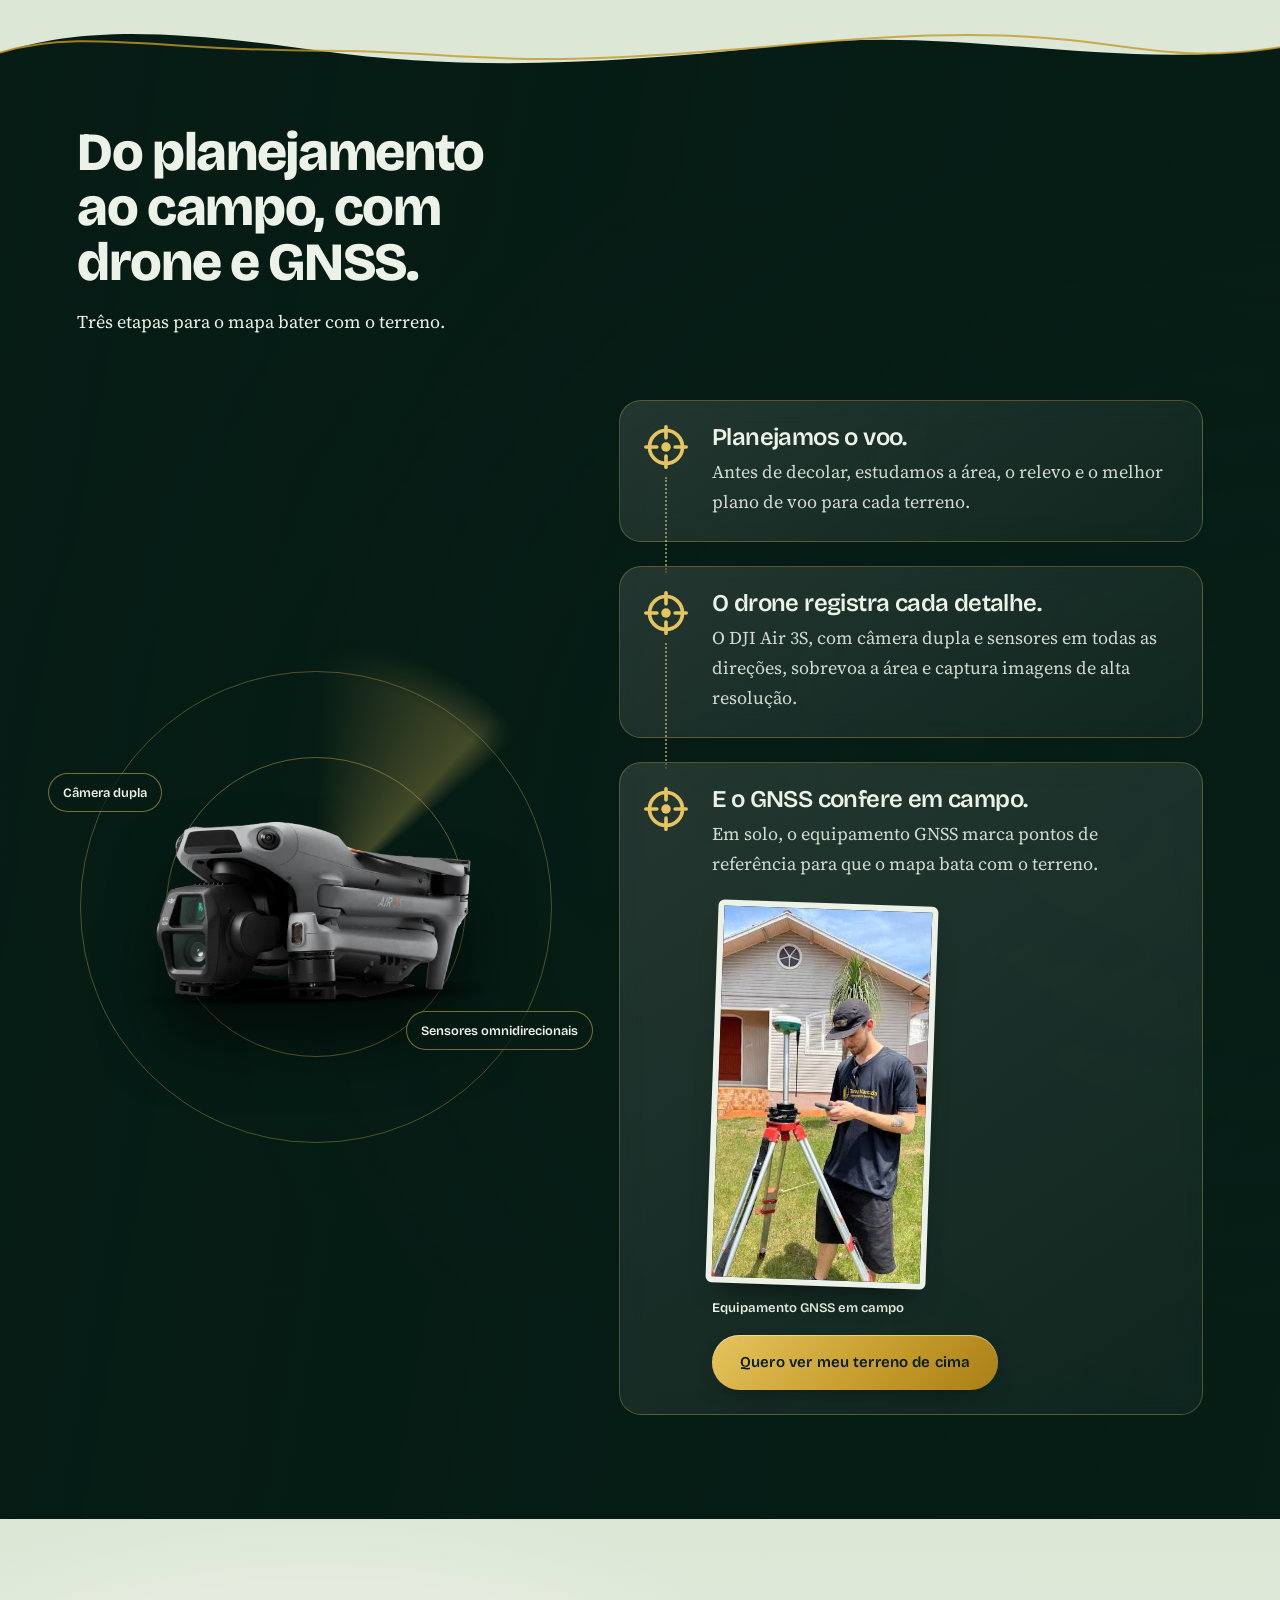
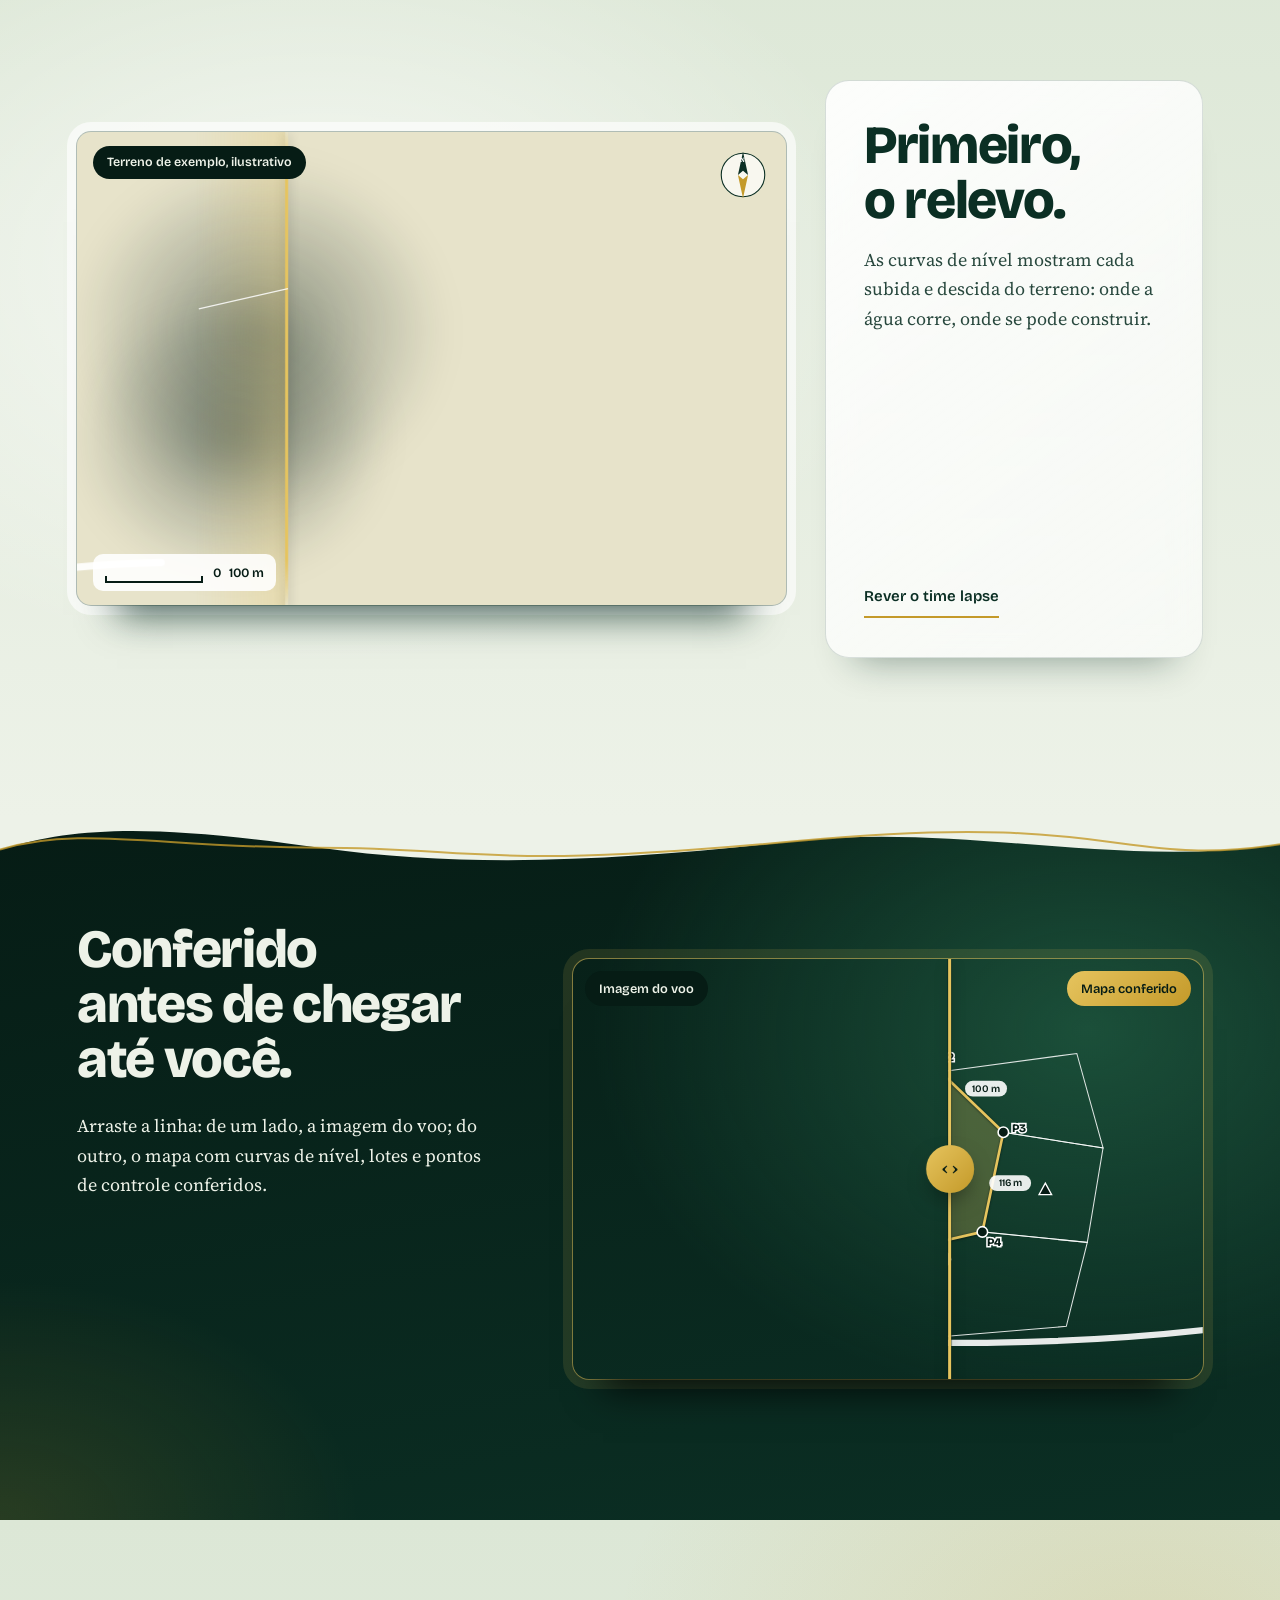
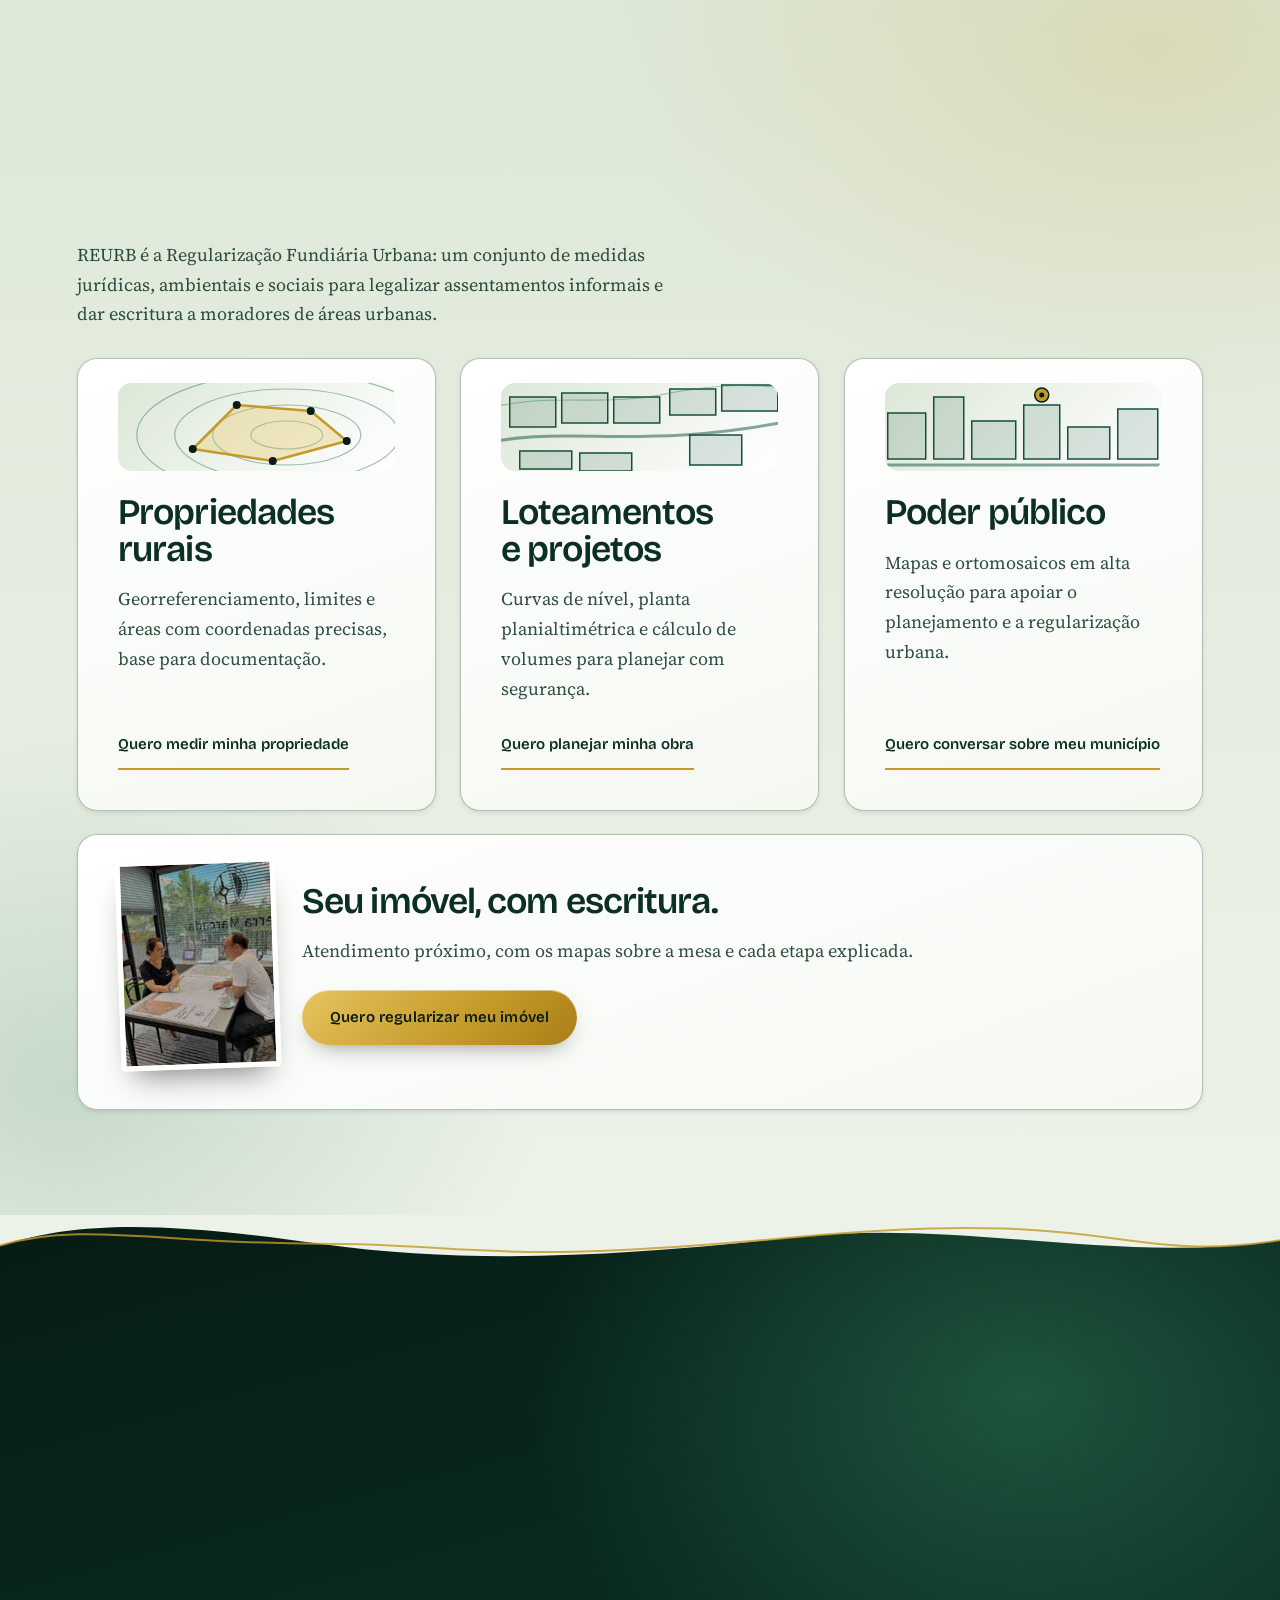
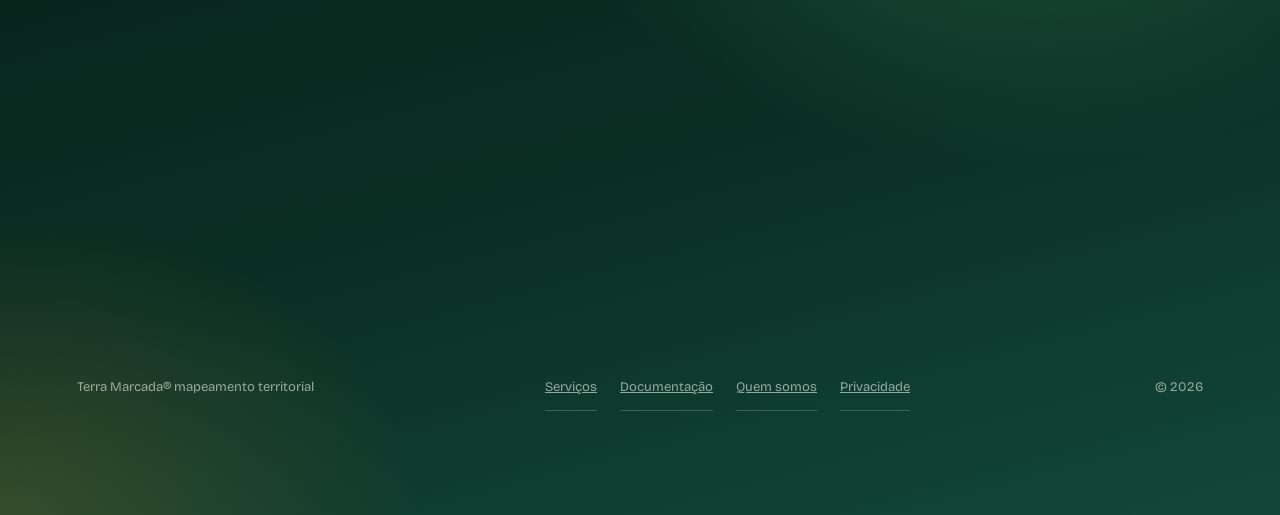
==== commit 39a57aa6: "Menu menor que recua e esmaece ao descer; remove o painel de latitude Co-Authored-By: Claude Sonnet " ====
--- a/index.html
+++ b/index.html
@@ -39,14 +39,6 @@
   <button type="button" class="burger" id="burger" aria-label="Abrir menu" aria-expanded="false" aria-controls="menu"><span></span><span></span></button>
 </header>
 
-<!-- Painel de instrumentos do drone (ilustrativo) -->
-<aside class="hud" id="hud" aria-hidden="true">
-  <div class="hud-row"><span>ALT</span><b id="hudAlt">0 m</b></div>
-  <div class="hud-row hud-geo"><span>LAT</span><b id="hudLat">28.3880° S</b></div>
-  <div class="hud-row hud-geo"><span>LON</span><b id="hudLon">53.9140° O</b></div>
-  <div class="hud-escala"><i id="hudBar"></i><span id="hudEsc">5 m</span></div>
-</aside>
-
 <a class="wa-pill" id="waPill" data-wa="Olá, Terra Marcada! Gostaria de um orçamento." href="https://wa.me/5555999345858">
   <svg viewBox="0 0 24 24" width="18" height="18" aria-hidden="true"><path d="M12 3a9 9 0 00-7.7 13.6L3 21l4.5-1.2A9 9 0 1012 3z" fill="none" stroke="currentColor" stroke-width="1.8" stroke-linejoin="round"/><path d="M9 8.5c.4 3 2.6 5.3 5.7 6.2l1.2-1.4-2-1-.9.8a4.6 4.6 0 01-2.6-2.6l.8-.9-1-2z" fill="currentColor"/></svg>
   WhatsApp
--- a/site.css
+++ b/site.css
@@ -38,10 +38,10 @@
 .acoes{display:flex;flex-wrap:wrap;gap:12px}
 
 /* navegação */
-.nav{position:fixed;z-index:60;top:14px;left:50%;translate:-50% 0;width:min(1180px,100% - 28px);display:flex;align-items:center;gap:var(--e3);padding:8px 14px 8px 8px;border-radius:34px;background:linear-gradient(135deg,rgb(var(--floresta-rgb) / .78),rgb(var(--pinheiro-rgb) / .55));border:1px solid rgb(var(--ouro-claro-rgb) / .25);backdrop-filter:blur(16px) saturate(1.3);-webkit-backdrop-filter:blur(16px) saturate(1.3);color:var(--areia);transition:transform .5s var(--suave),box-shadow .4s}
+.nav{position:fixed;z-index:60;top:14px;left:50%;translate:-50% 0;width:fit-content;max-width:calc(100% - 28px);display:flex;align-items:center;gap:var(--e3);padding:6px 12px 6px 6px;border-radius:30px;background:linear-gradient(135deg,rgb(var(--floresta-rgb) / .78),rgb(var(--pinheiro-rgb) / .55));border:1px solid rgb(var(--ouro-claro-rgb) / .25);backdrop-filter:blur(16px) saturate(1.3);-webkit-backdrop-filter:blur(16px) saturate(1.3);color:var(--areia);transition:transform .45s var(--suave),opacity .45s var(--suave),box-shadow .4s;transform-origin:50% 0}
 .nav.sombra{box-shadow:0 18px 36px -18px rgba(0,0,0,.55)}
 .nav.some{transform:translateY(-140%)}
-.nav-logo{display:block;width:88px;height:88px;border-radius:26px;overflow:hidden;background:#fff;flex:none;box-shadow:0 10px 24px -10px rgba(0,0,0,.6),0 0 0 2px rgb(var(--ouro-claro-rgb) / .55);transition:transform .4s var(--suave)}
+.nav-logo{display:block;width:68px;height:68px;border-radius:20px;overflow:hidden;background:#fff;flex:none;box-shadow:0 10px 24px -10px rgba(0,0,0,.6),0 0 0 2px rgb(var(--ouro-claro-rgb) / .55);transition:transform .4s var(--suave)}
 .nav-logo img{width:100%;height:100%;object-fit:contain;padding:4px}
 .nav-links{display:flex;gap:4px;margin-left:auto}
 .nav-links a{font-family:var(--titulo);font-size:var(--s1);font-weight:600;text-decoration:none;padding:9px 16px;border-radius:999px;opacity:.85;transition:background .3s,opacity .3s}
@@ -50,13 +50,6 @@
 /* WhatsApp fixo e painel de voo */
 .wa-pill{position:fixed;right:var(--e2);bottom:var(--e2);z-index:40;display:flex;gap:8px;align-items:center;padding:12px 20px;border-radius:999px;background:linear-gradient(135deg,var(--wa-1),var(--wa-2));color:#fff;font-family:var(--titulo);font-weight:600;font-size:var(--s1);text-decoration:none;box-shadow:0 14px 28px -12px rgba(18,140,74,.8);opacity:0;transform:translateY(16px);pointer-events:none;transition:opacity .4s,transform .4s var(--suave)}
 .wa-pill.on{opacity:1;transform:none;pointer-events:auto}
-.hud{position:fixed;right:var(--e2);top:84px;z-index:40;padding:12px 16px;border-radius:14px;border:1px solid rgb(var(--ouro-claro-rgb) / .45);background:linear-gradient(160deg,rgb(var(--abismo-rgb) / .88),rgb(var(--pinheiro-rgb) / .78));color:var(--areia);font-family:var(--titulo);font-size:.82rem;letter-spacing:.04em;min-width:176px;opacity:0;transform:translateY(-12px);transition:opacity .5s,transform .5s var(--suave);font-variant-numeric:tabular-nums}
-.hud.on{opacity:1;transform:none}
-.hud-row{display:flex;justify-content:space-between;gap:20px}
-.hud-row span{opacity:.6}
-.hud-escala{margin-top:8px;display:flex;align-items:center;gap:10px}
-.hud-escala i{display:block;width:64px;height:6px;border:1px solid var(--ouro-claro);border-top:0}
-.hud-escala span{font-size:.8rem;opacity:.8}
 
 /* 1 · hero */
 .hero{position:relative;min-height:100svh;overflow:hidden;display:flex;align-items:center;padding:120px var(--gutter) 150px;background:
@@ -214,7 +207,7 @@
 
 /* responsivo */
 @media (max-width:900px){
-  .nav-logo{width:68px;height:68px;border-radius:20px}
+  .nav-logo{width:56px;height:56px;border-radius:17px}
   .nav{border-radius:26px}
   .nav-links{display:none}.nav .btn{margin-left:auto}
   .hero{padding-top:110px;align-items:flex-start}
@@ -227,7 +220,6 @@
   .leg-pico{grid-row:2}
     h2{font-size:clamp(1.8rem,7.6vw,2.4rem)}
   .painel-vidro{padding:18px}.etapas p{font-size:var(--s1)}
-  .hud{top:auto;bottom:10px;left:10px;right:auto;padding:8px 12px;min-width:0;font-size:.8rem}.hud-geo{display:none}
   .wa-pill{right:10px;bottom:10px;padding:10px 16px}
   .cartao-foto{flex-direction:column;align-items:flex-start}
   .faixa{margin:-36px 0 -20px}.faixa-lista li{font-size:var(--s2);padding-block:14px}
@@ -245,7 +237,6 @@
 .fx-reduzido .prancha-mapa{clip-path:none}
 .fx-reduzido .cad .nb,.fx-reduzido .cad .rd,.fx-reduzido .cad .lot{stroke-dashoffset:0}
 .fx-reduzido .cad .lotfill,.fx-reduzido .cad .vx,.fx-reduzido .cad .vl,.fx-reduzido .cad .dim,.fx-reduzido .cad .dimbg,.fx-reduzido .cad .ctl{opacity:1}
-.fx-reduzido .hud{display:none}
 
 /* voltar ao topo, com anel de progresso da página */
 .topo-btn{position:fixed;right:var(--e2);bottom:var(--e2);z-index:45;width:54px;height:54px;border-radius:50%;border:0;padding:0;cursor:pointer;color:var(--ouro-claro);background:linear-gradient(160deg,var(--abismo),var(--pinheiro));box-shadow:0 14px 28px -12px rgba(0,0,0,.7);opacity:0;transform:translateY(16px) scale(.9);pointer-events:none;transition:opacity .4s,transform .4s var(--suave)}
@@ -328,7 +319,7 @@
 /* alvos de toque (mínimo 44 px) e texto legível */
 .mais,.rever{display:inline-block;padding:13px 0;margin-top:var(--e2);border-bottom:0;box-shadow:inset 0 -2px 0 var(--ouro)}
 .mais{background:none}
-.escala,.hud-escala span{font-size:.8rem}
+.escala{font-size:.8rem}
 @media (max-width:900px){
   .burger{display:block;margin-left:var(--e1)}
   .nav .btn-sm{margin-left:auto}
@@ -389,3 +380,12 @@
   .passo-v:not(:last-child)::after{left:calc(18px + 17px);top:calc(18px + 44px)}
   .voo,.servicos{padding-top:var(--e5);padding-bottom:var(--e5)}
 }
+
+/* menu: recua e esmaece ao descer; volta ao subir, ao passar o mouse ou ao focar */
+.nav.compacto{transform:scale(.82)}
+.nav.esmaecido{opacity:.42}
+.nav.compacto:hover,.nav.compacto:focus-within,.nav.esmaecido:hover,.nav.esmaecido:focus-within{transform:none;opacity:1}
+.nav-links{margin-left:var(--e3)}
+@media (max-width:900px){.nav{width:calc(100% - 20px);max-width:none}.nav-links{margin-left:0}}
+@media (prefers-reduced-motion:reduce){.nav{transition:none}}
+.nav-links a,.nav .btn,.pausa{white-space:nowrap}
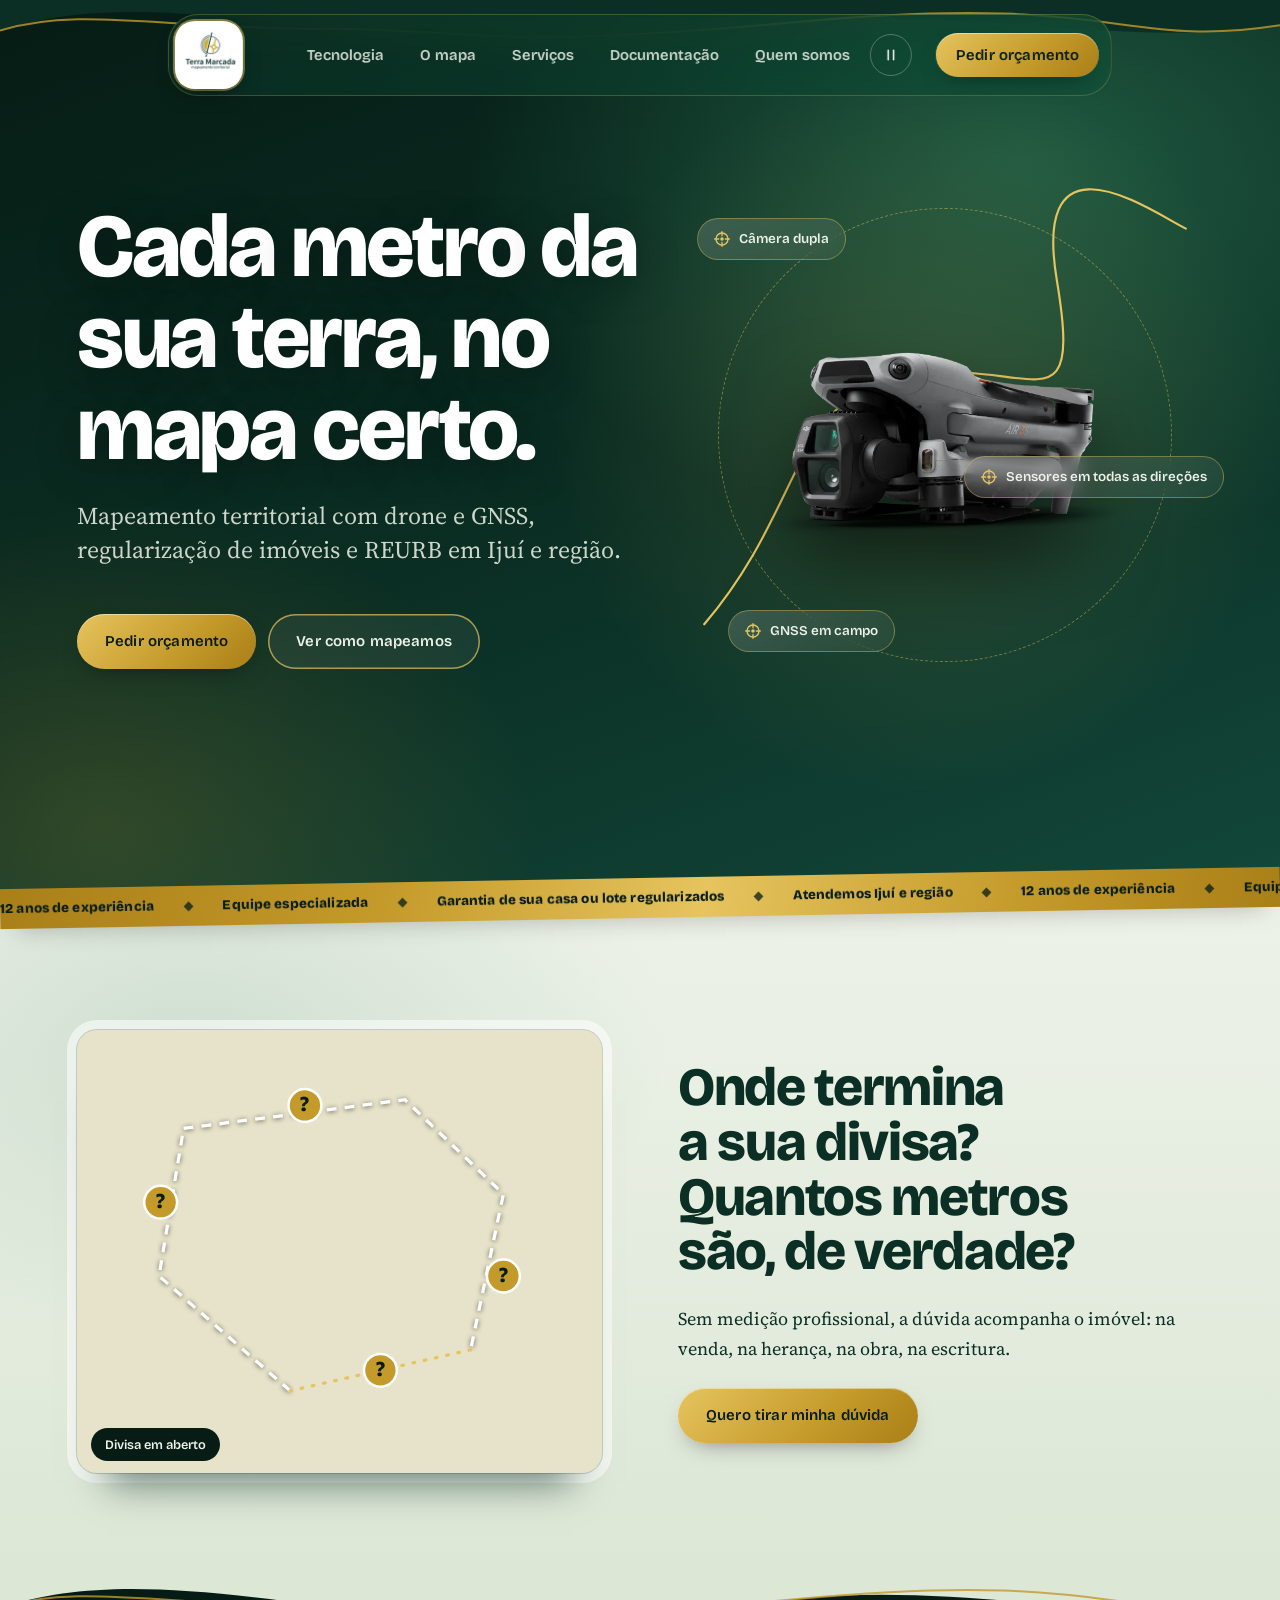
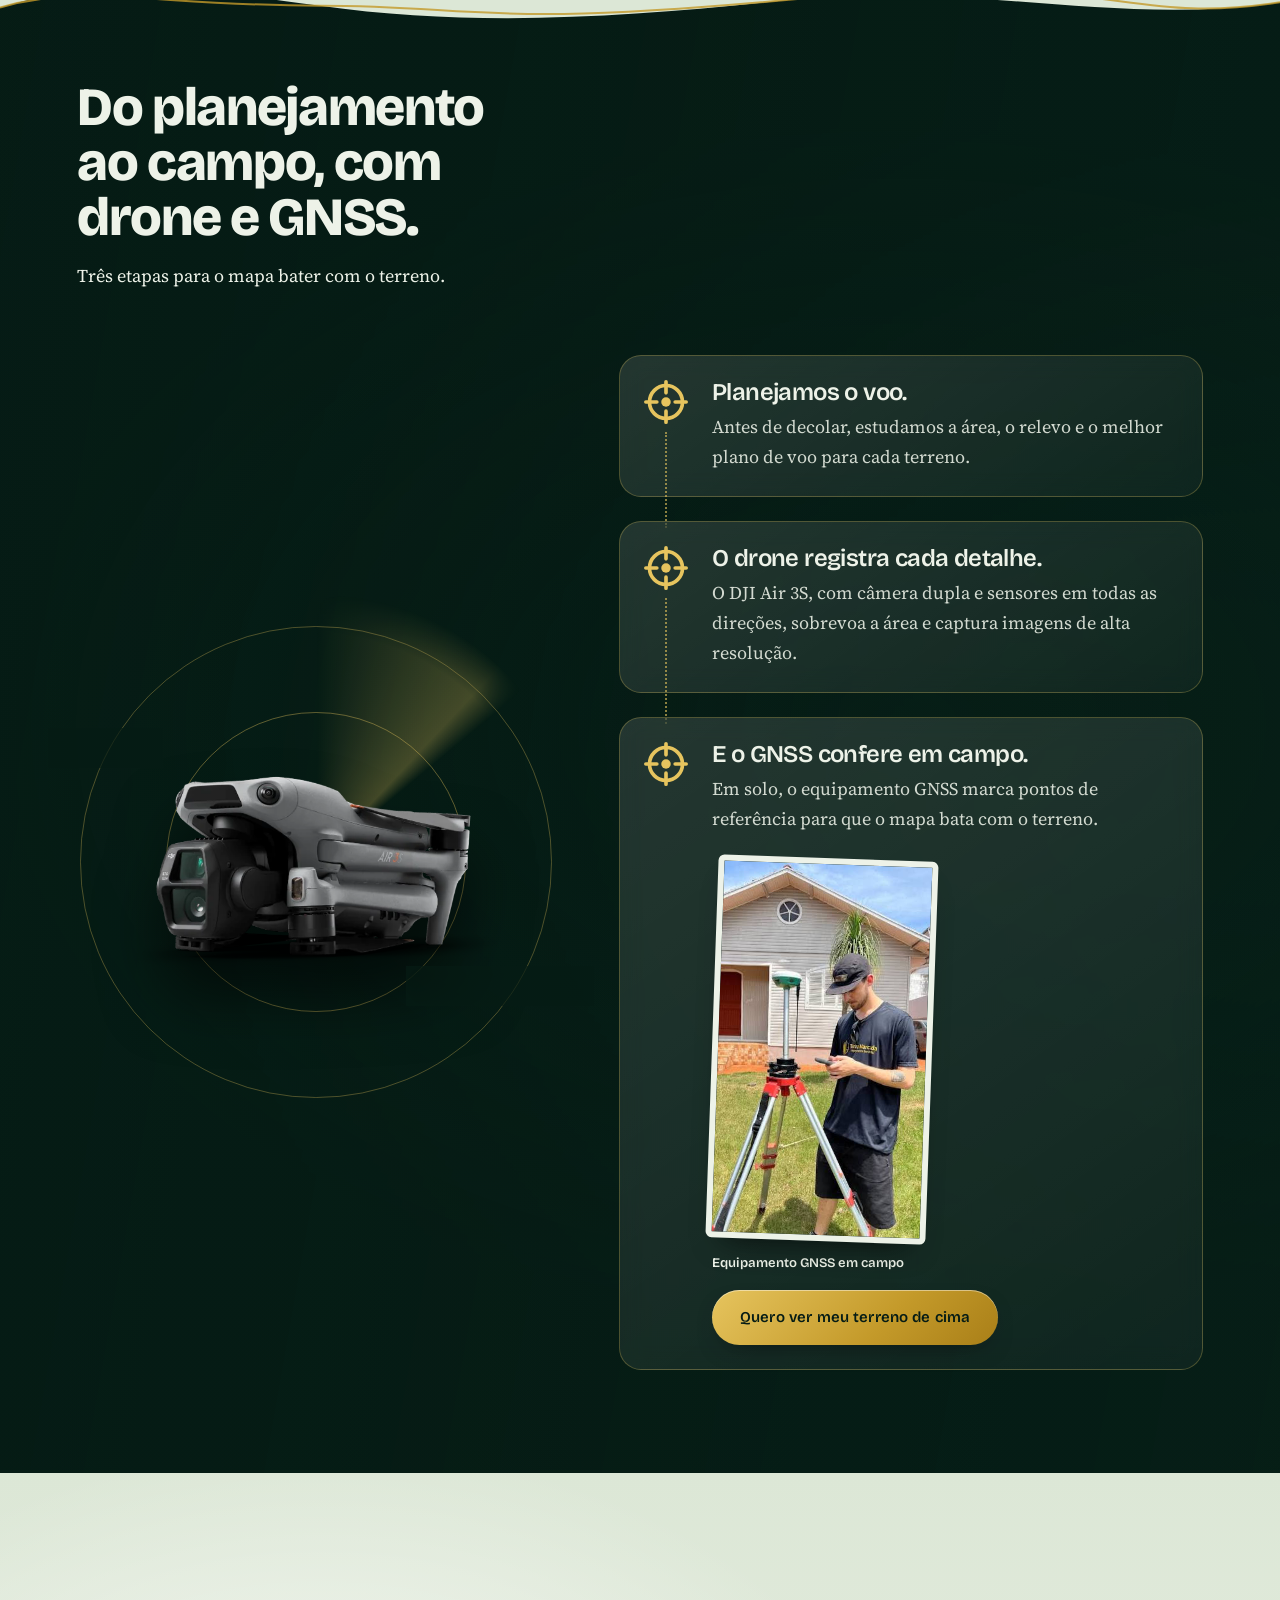
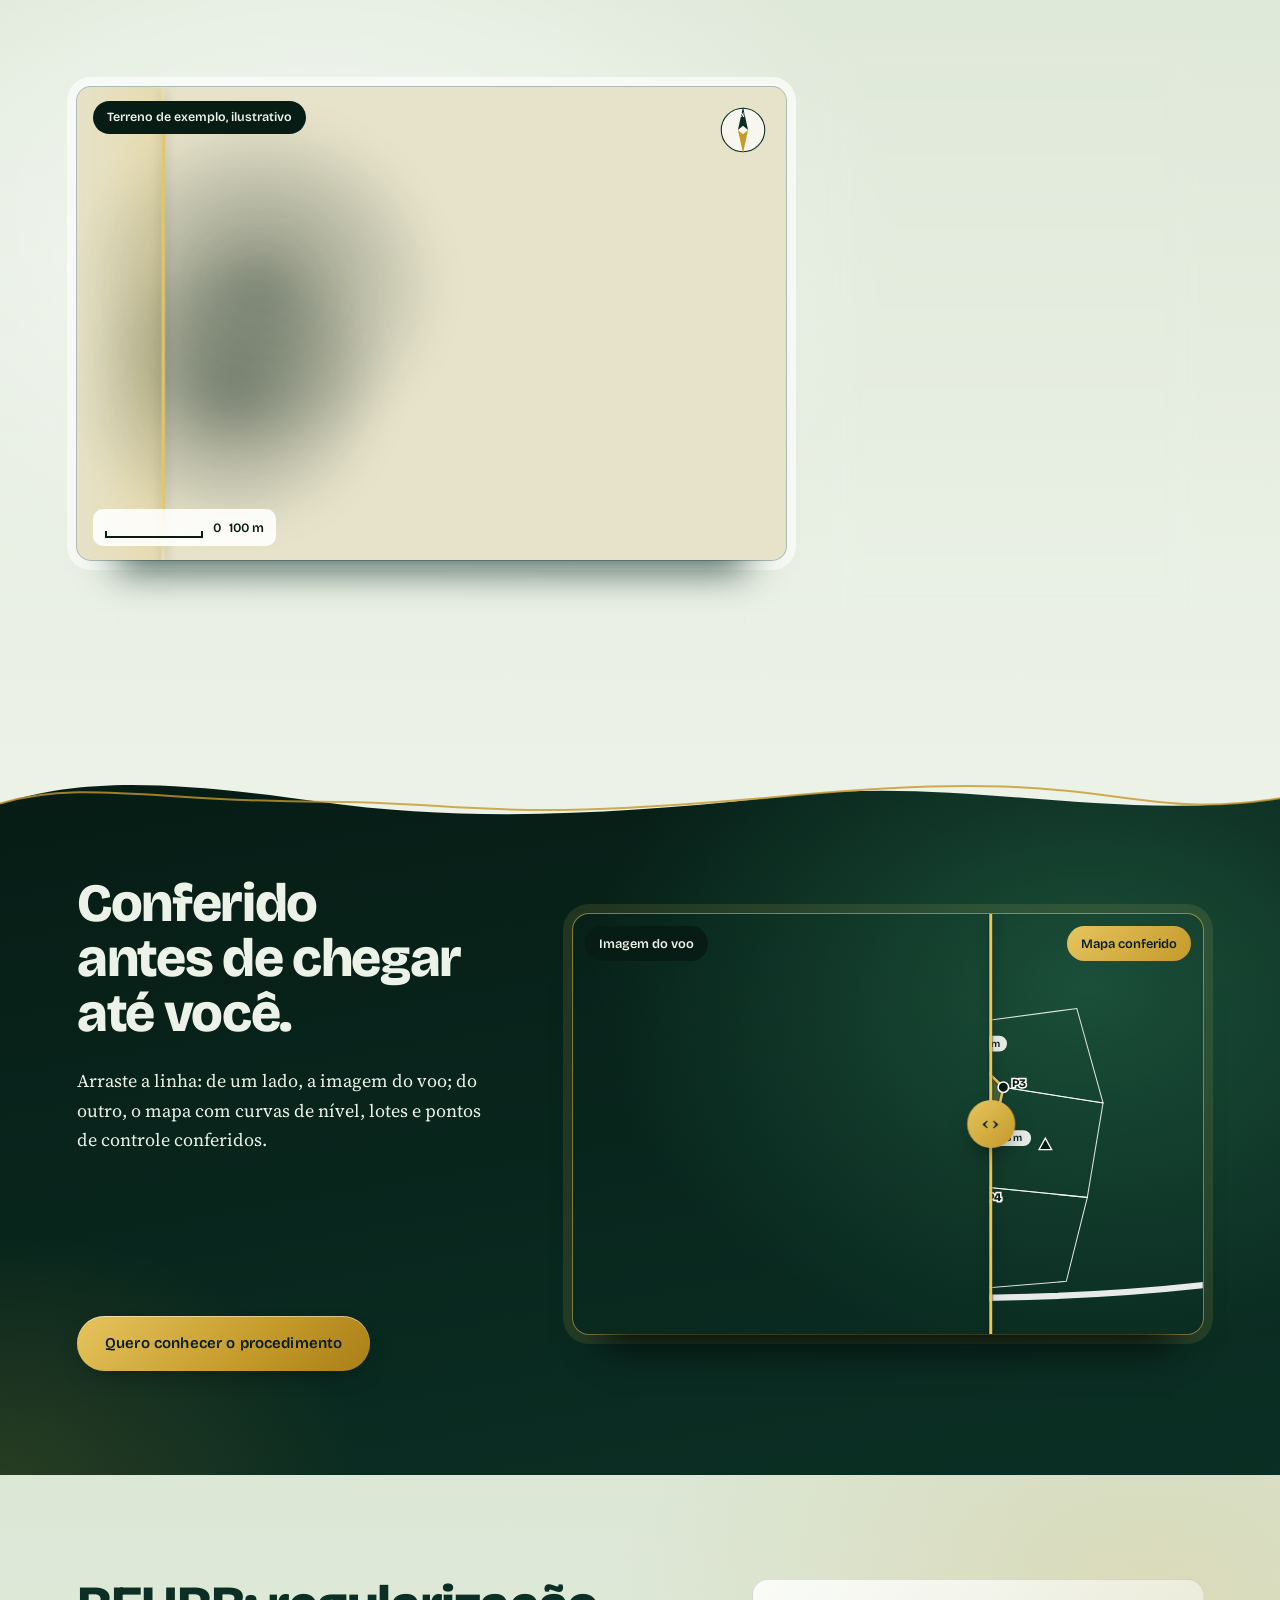
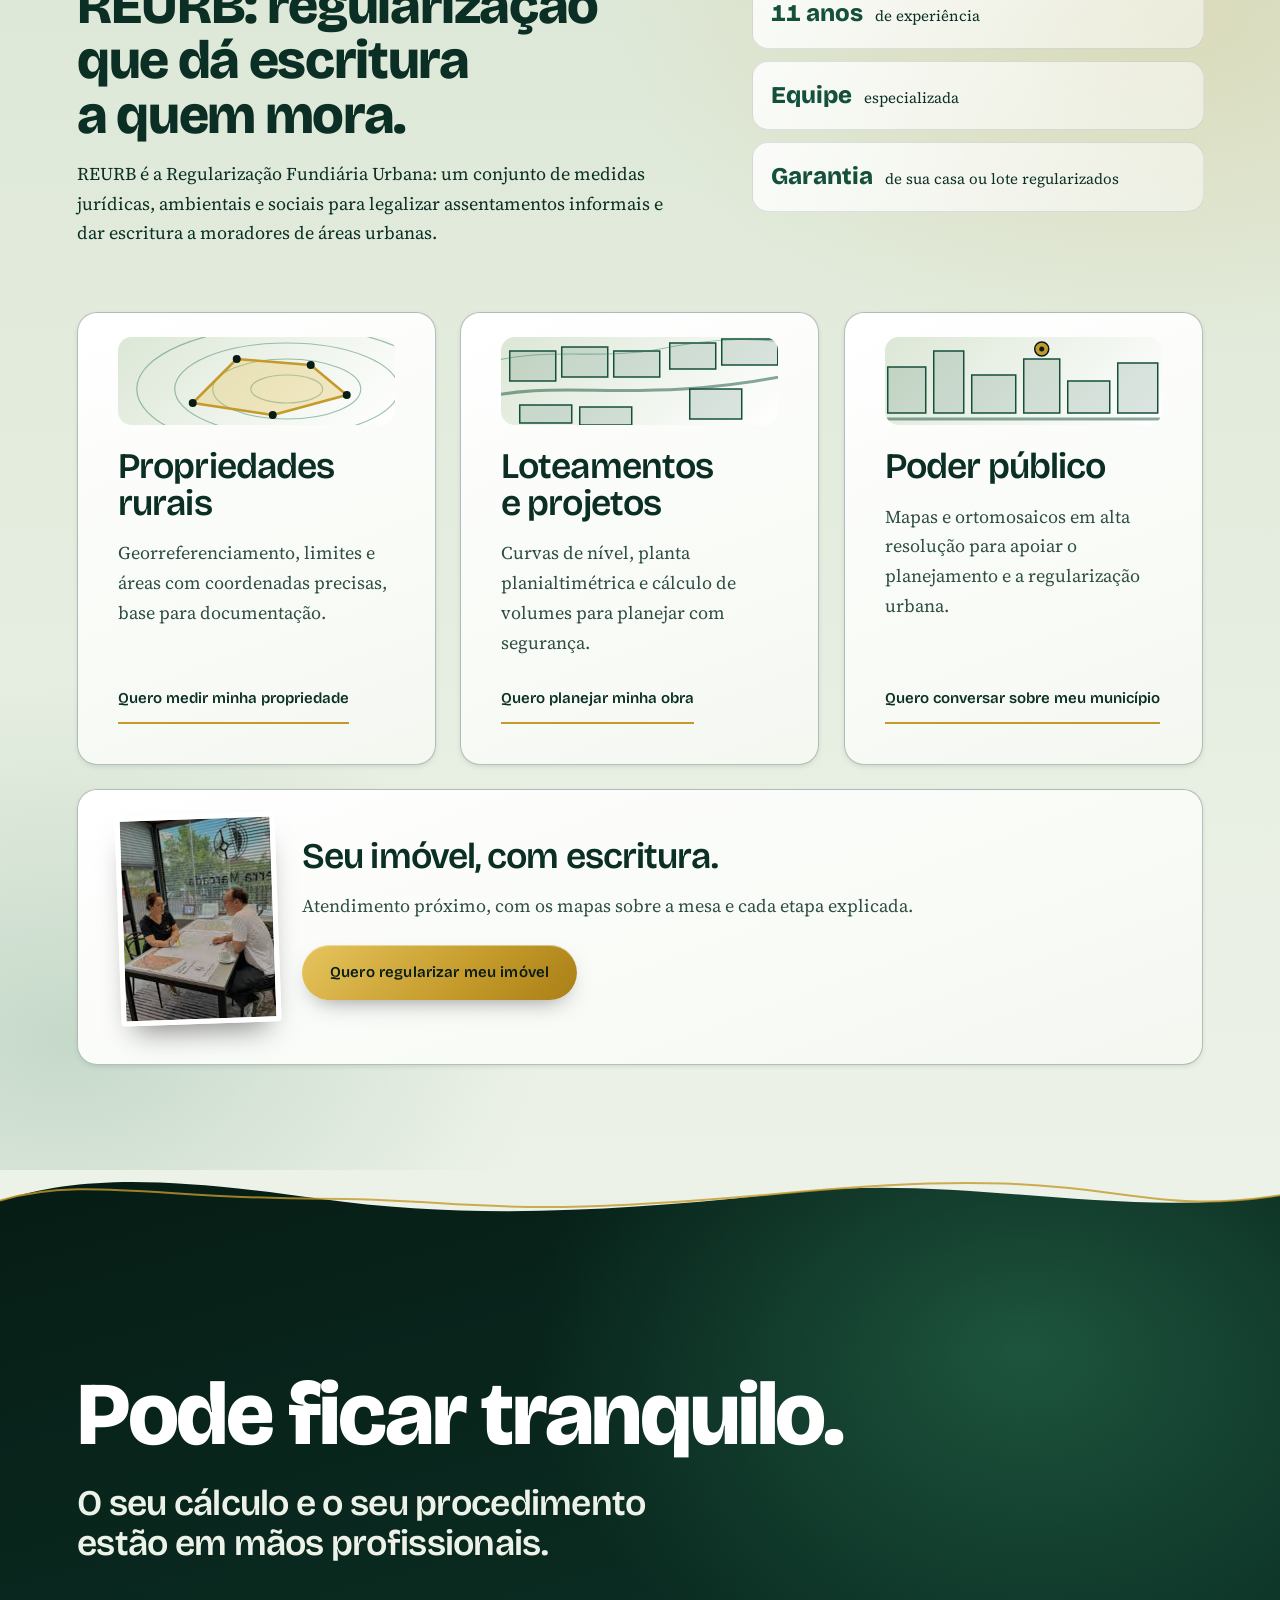
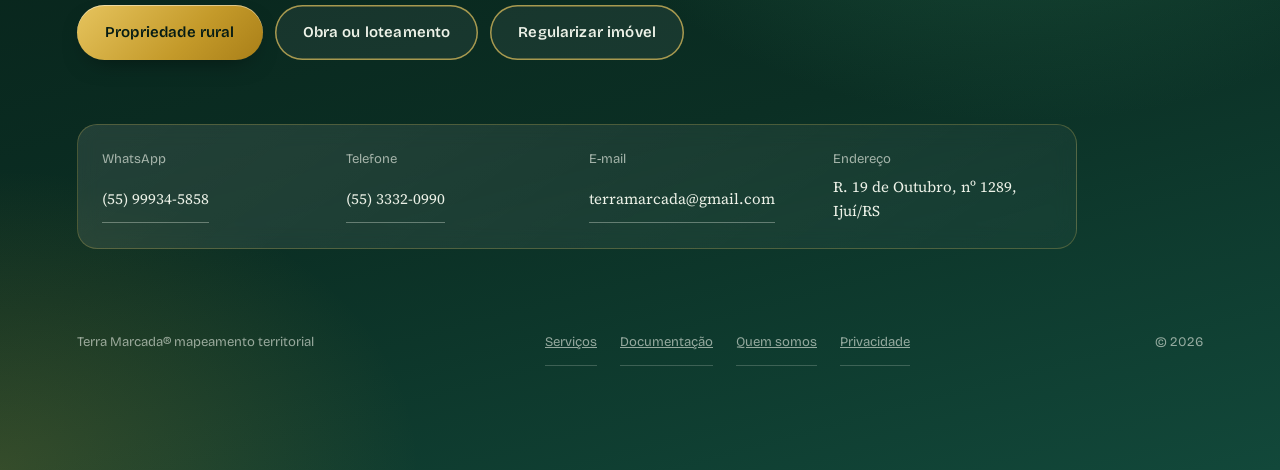
==== commit 7e8e38e9: "Faixa de diferenciais fina e em letreiro contínuo Co-Authored-By: Claude Sonnet 5.5 <noreply@anthrop" ====
--- a/index.html
+++ b/index.html
@@ -75,9 +75,10 @@
 
 <!-- Faixa -->
 <div class="faixa" aria-label="Diferenciais da Terra Marcada">
-  <ul class="faixa-lista">
-    <li>12 anos de experiência</li><li>Equipe especializada</li><li>Garantia de sua casa ou lote regularizados</li><li>Atendemos Ijuí e região</li>
-  </ul>
+  <div class="faixa-trilho">
+    <ul class="faixa-lista"><li>12 anos de experiência</li><li>Equipe especializada</li><li>Garantia de sua casa ou lote regularizados</li><li>Atendemos Ijuí e região</li><li>12 anos de experiência</li><li>Equipe especializada</li><li>Garantia de sua casa ou lote regularizados</li><li>Atendemos Ijuí e região</li><li>12 anos de experiência</li><li>Equipe especializada</li><li>Garantia de sua casa ou lote regularizados</li><li>Atendemos Ijuí e região</li></ul>
+    <ul class="faixa-lista" aria-hidden="true"><li>12 anos de experiência</li><li>Equipe especializada</li><li>Garantia de sua casa ou lote regularizados</li><li>Atendemos Ijuí e região</li><li>12 anos de experiência</li><li>Equipe especializada</li><li>Garantia de sua casa ou lote regularizados</li><li>Atendemos Ijuí e região</li><li>12 anos de experiência</li><li>Equipe especializada</li><li>Garantia de sua casa ou lote regularizados</li><li>Atendemos Ijuí e região</li></ul>
+  </div>
 </div>
 
 <!-- 2 · O PROBLEMA -->
--- a/site.css
+++ b/site.css
@@ -84,11 +84,6 @@
 @keyframes surge{from{opacity:0;transform:translateY(14px) scale(.9)}to{opacity:1;transform:none}}
 @keyframes bob{50%{translate:0 -12px}}
 
-/* faixa de diferenciais */
-.faixa{position:relative;z-index:3;margin:-46px 0 -30px;transform:rotate(-1.6deg);background:linear-gradient(100deg,var(--ouro-escuro),var(--ouro) 30%,var(--ouro-claro) 55%,var(--ouro) 80%,var(--ouro-escuro));color:var(--abismo);overflow:hidden;box-shadow:0 20px 36px -20px rgba(0,0,0,.5)}
-.faixa-lista{display:flex;flex:none;list-style:none}
-.faixa-lista li{display:flex;align-items:center;gap:var(--e2);padding:18px var(--e2) 18px 0;font-family:var(--titulo);font-weight:800;font-size:clamp(1rem,1.5vw,1.4rem);letter-spacing:-.01em;white-space:nowrap}
-.faixa-lista li::after{content:"";width:12px;height:12px;rotate:45deg;background:var(--abismo);opacity:.8;margin-left:var(--e2)}
 
 /* seções */
 .cena{position:relative;padding:var(--e6) var(--gutter);overflow-x:clip}
@@ -222,7 +217,6 @@
   .painel-vidro{padding:18px}.etapas p{font-size:var(--s1)}
   .wa-pill{right:10px;bottom:10px;padding:10px 16px}
   .cartao-foto{flex-direction:column;align-items:flex-start}
-  .faixa{margin:-36px 0 -20px}.faixa-lista li{font-size:var(--s2);padding-block:14px}
   .entrega{gap:var(--e2)}
 }
 
@@ -305,10 +299,6 @@
 .curva{position:absolute;left:0;top:-1px;width:100%;height:56px;z-index:4;pointer-events:none}
 .curva .fio{fill:none;stroke:var(--ouro);stroke-width:2;opacity:.8;vector-effect:non-scaling-stroke}
 
-/* faixa de diferenciais: estática, sem rolagem automática */
-.faixa-lista{flex-wrap:wrap;justify-content:center;gap:0 var(--e2);padding:0 var(--gutter)}
-.faixa-lista li{padding:16px 0}
-.faixa-lista li:last-child::after{display:none}
 
 /* conteúdo recolhido ou inativo não recebe foco do teclado */
 .etapas .fx-etapa{visibility:hidden;transition:opacity .5s ease,visibility 0s .5s}
@@ -329,9 +319,6 @@
   .pausa{min-height:48px;margin-top:6px;justify-content:center}
   .pausa-txt{position:static;width:auto;height:auto;clip:auto;overflow:visible}
   .ficha,.chama,.contatos,.tile{-webkit-backdrop-filter:none;backdrop-filter:none}
-  .faixa-lista li{font-size:var(--s2);padding:10px 0;white-space:normal;text-align:center}
-  .faixa-lista li::after{display:none}
-  .faixa-lista{flex-direction:column;align-items:center;padding:8px var(--e3)}
 }
 @media (prefers-reduced-motion:reduce){.curva .fio{opacity:.8}}
 
@@ -389,3 +376,18 @@
 @media (max-width:900px){.nav{width:calc(100% - 20px);max-width:none}.nav-links{margin-left:0}}
 @media (prefers-reduced-motion:reduce){.nav{transition:none}}
 .nav-links a,.nav .btn,.pausa{white-space:nowrap}
+
+/* faixa de diferenciais: fina, em movimento contínuo (letreiro) */
+.faixa{position:relative;z-index:3;margin:-22px 0 -12px;transform:rotate(-1deg);background:linear-gradient(100deg,var(--ouro-escuro),var(--ouro) 30%,var(--ouro-claro) 55%,var(--ouro) 80%,var(--ouro-escuro));color:var(--abismo);overflow:hidden;box-shadow:0 12px 24px -16px rgba(0,0,0,.55)}
+.faixa-trilho{display:flex;width:max-content;animation:letreiro 52s linear infinite;will-change:transform}
+.faixa:hover .faixa-trilho,.faixa:focus-within .faixa-trilho{animation-play-state:paused}
+.faixa-lista{display:flex;flex:none;list-style:none}
+.faixa-lista li{display:flex;align-items:center;white-space:nowrap;padding:9px 0;font-family:var(--titulo);font-weight:800;font-size:clamp(.82rem,1.05vw,.98rem);letter-spacing:.01em}
+.faixa-lista li::after{content:"";flex:none;width:7px;height:7px;rotate:45deg;background:var(--abismo);opacity:.75;margin:0 clamp(18px,2.4vw,34px)}
+@keyframes letreiro{to{transform:translateX(-50%)}}
+@media (prefers-reduced-motion:reduce){
+  .faixa-trilho{animation:none;width:auto;justify-content:center}
+  .faixa-trilho .faixa-lista+.faixa-lista{display:none}
+  .faixa-lista{flex-wrap:wrap;justify-content:center;padding:0 var(--gutter)}
+}
+@media (max-width:900px){.faixa{margin:-16px 0 -8px}.faixa-trilho{animation-duration:40s}}
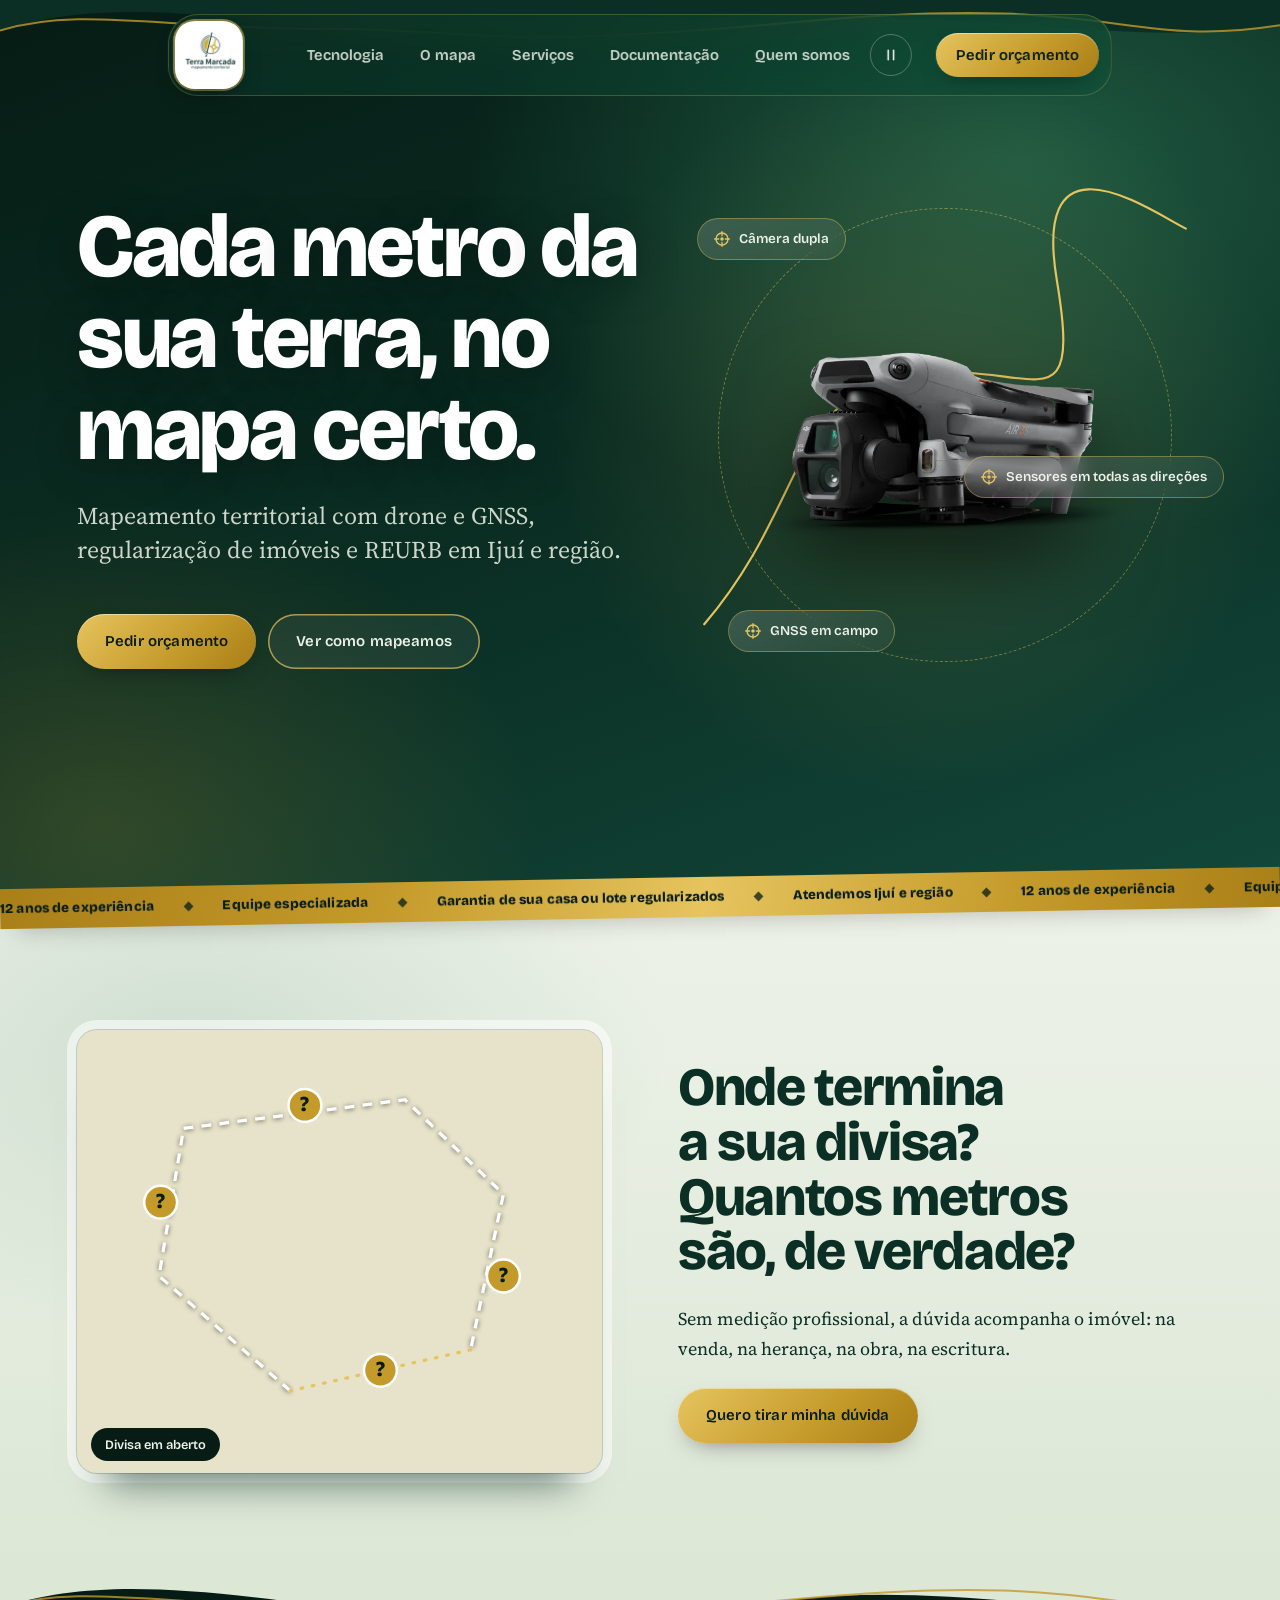
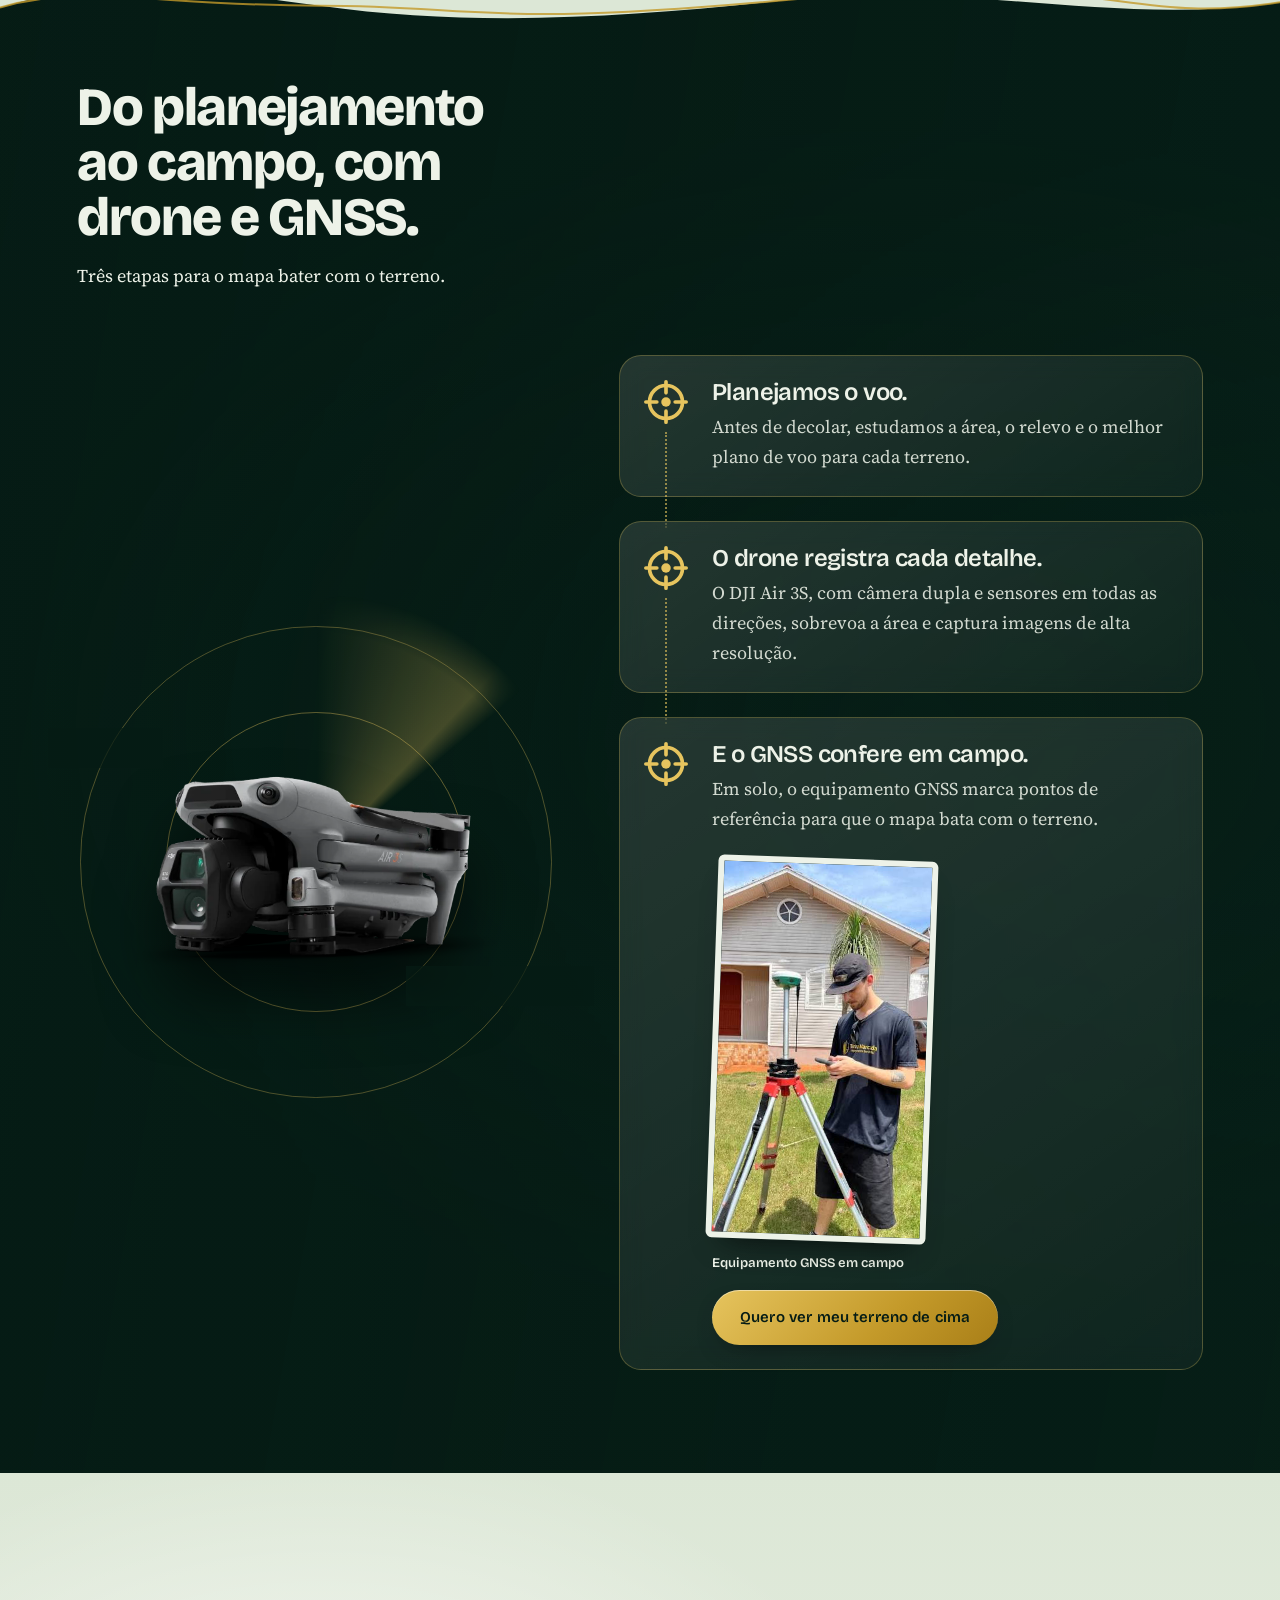
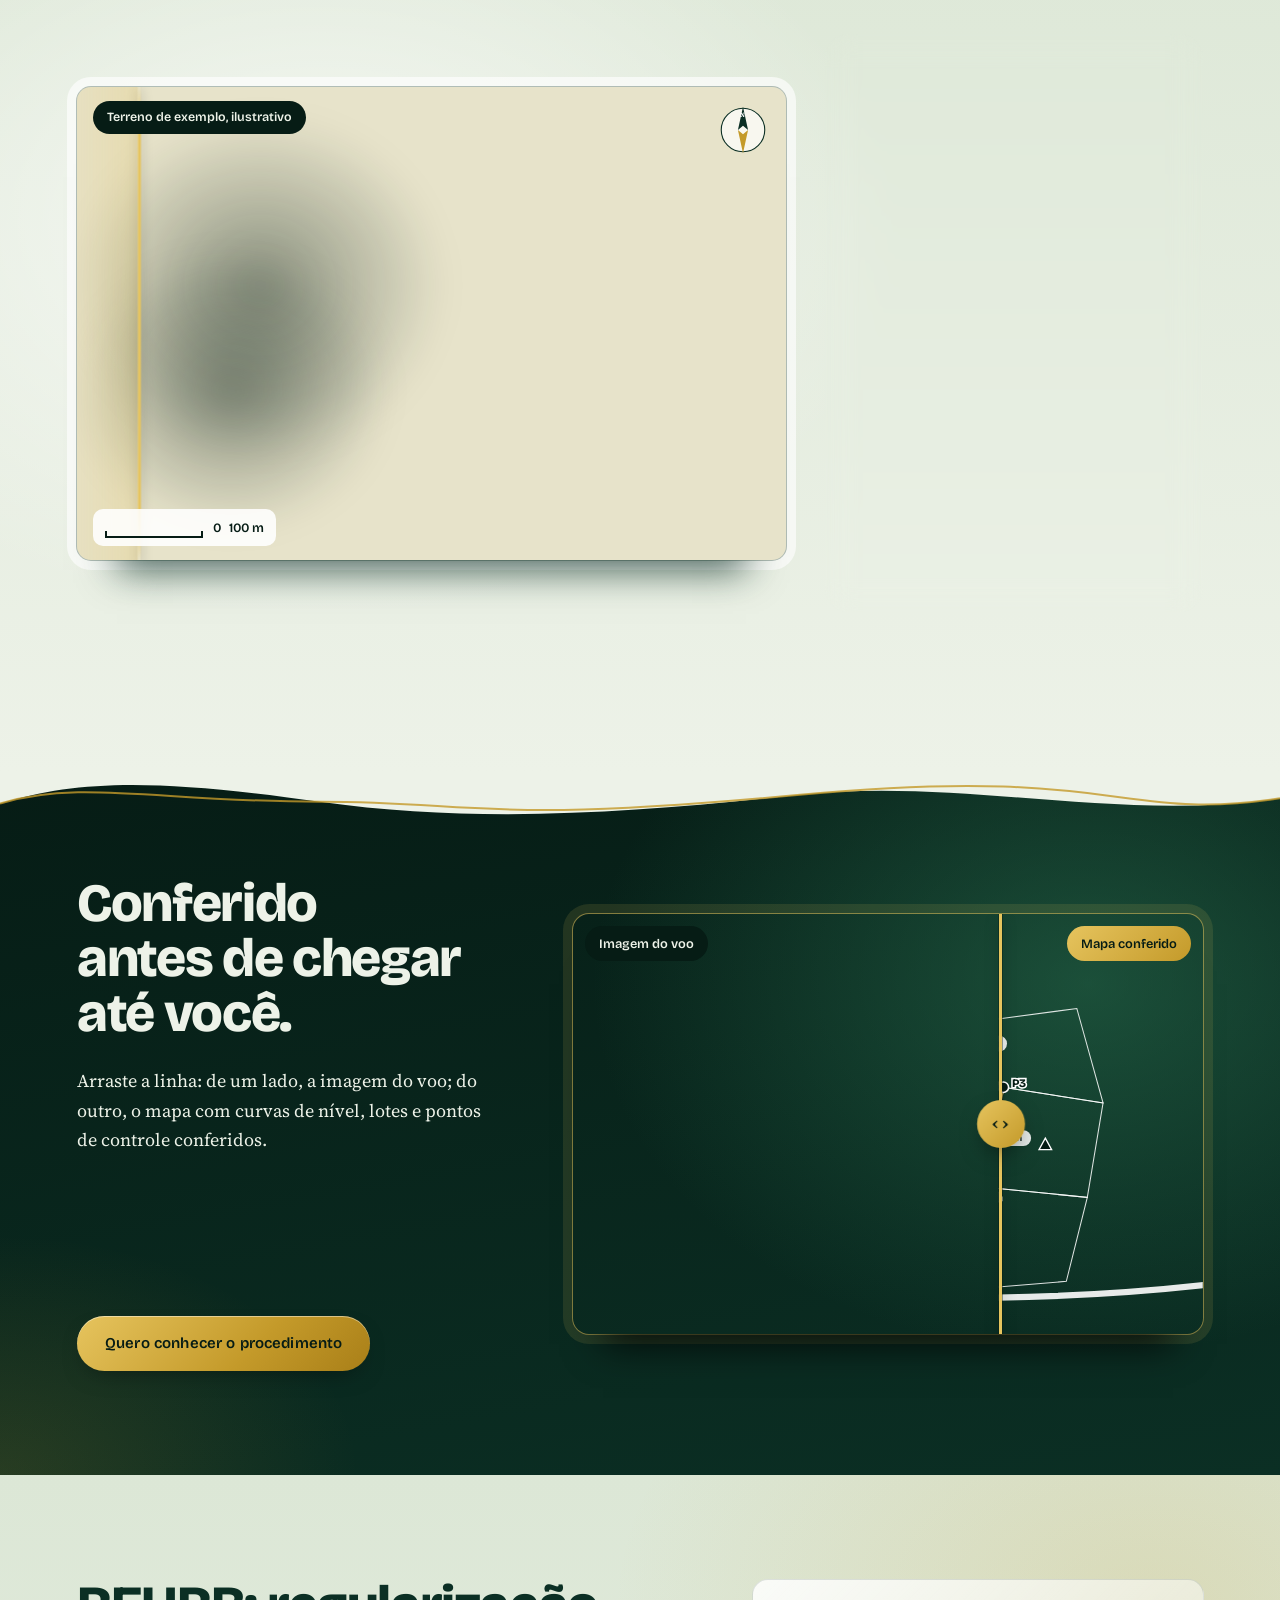
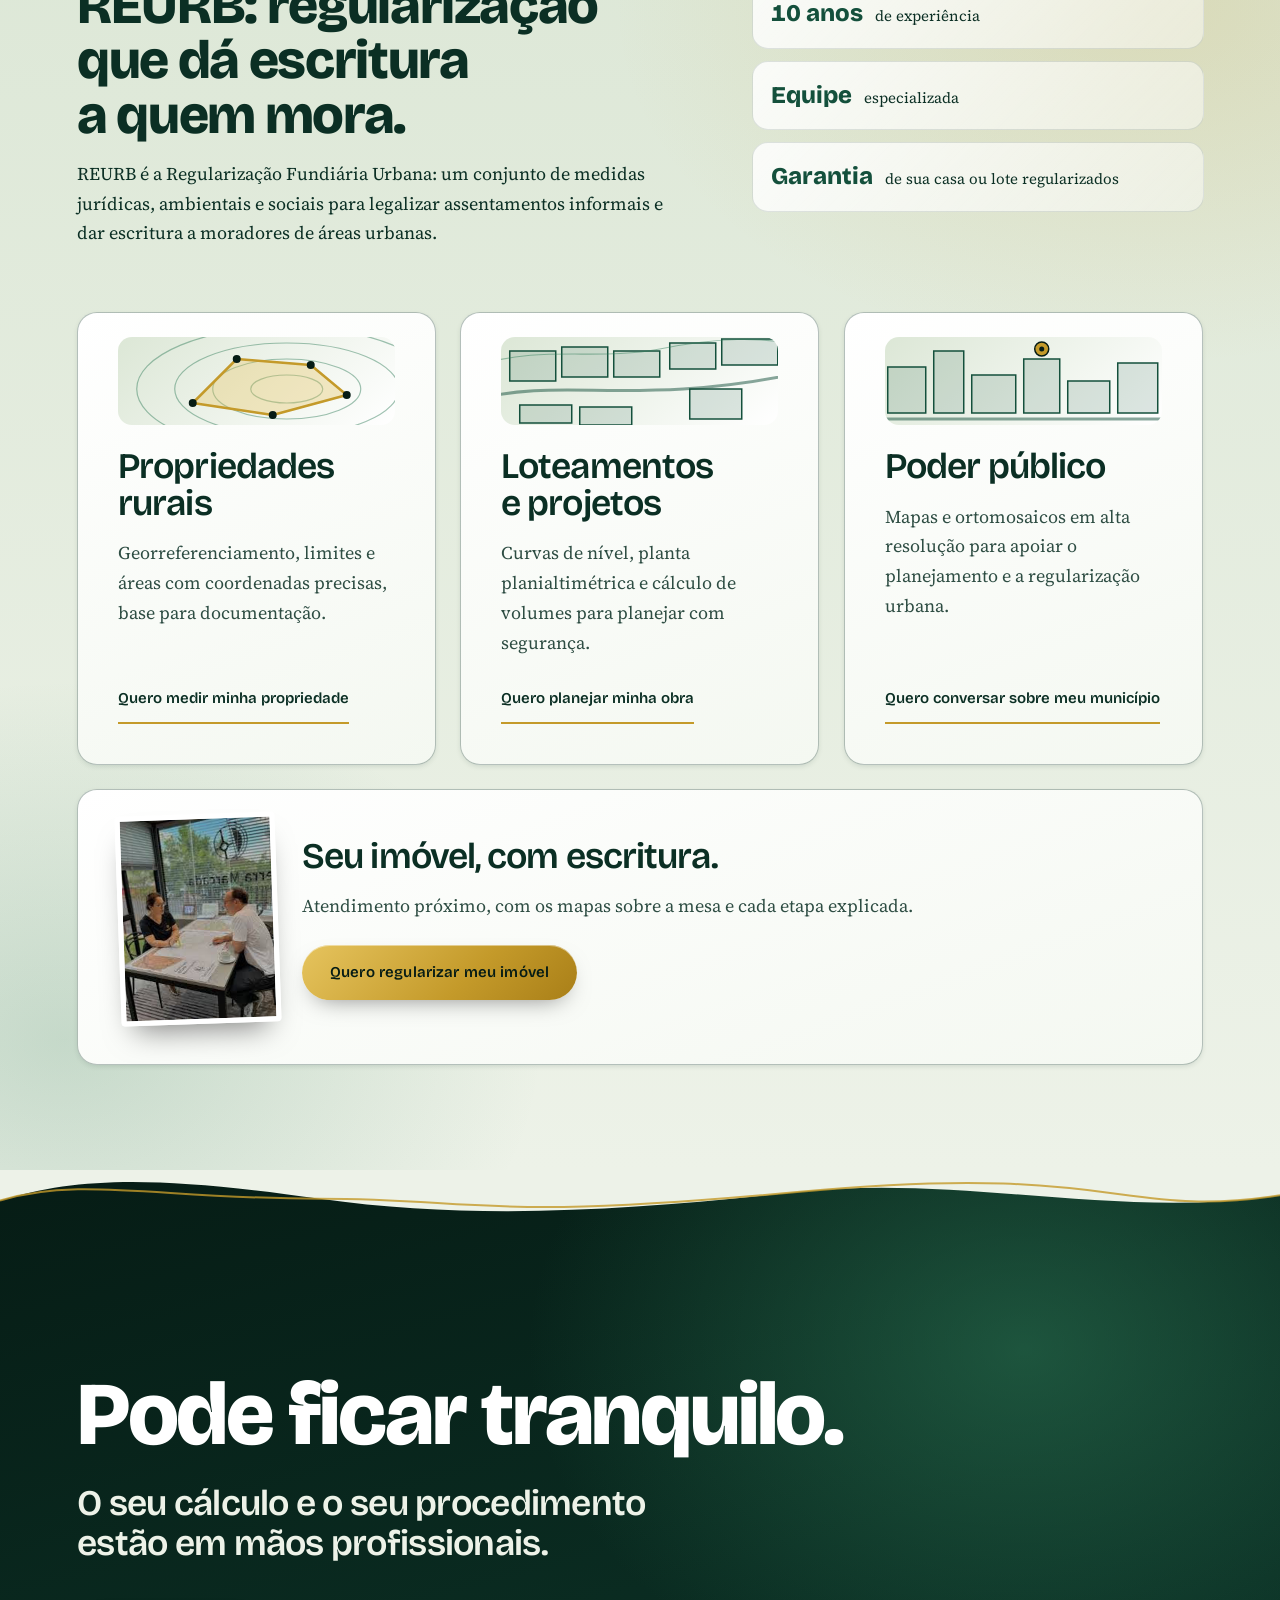
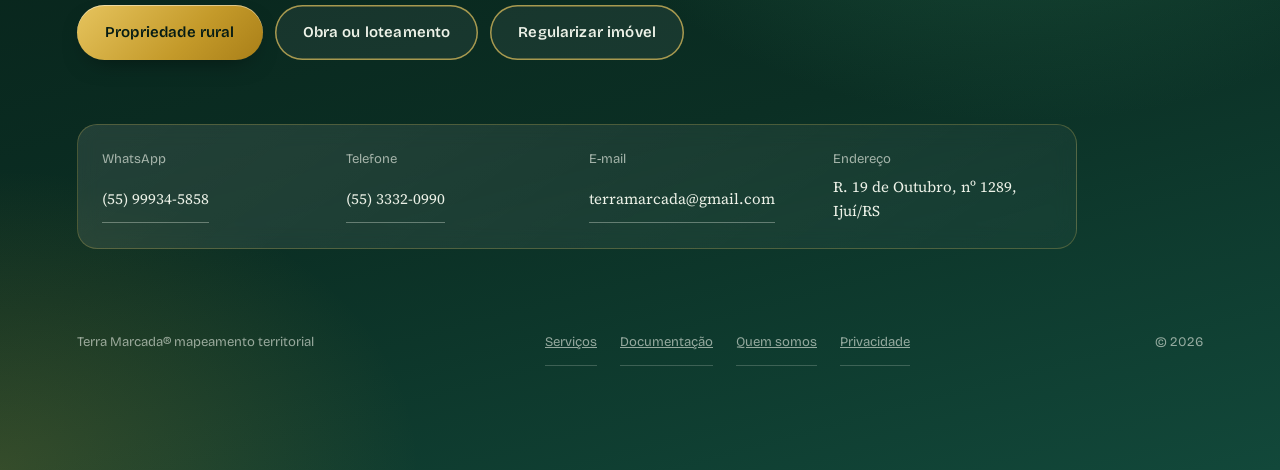
==== commit a1d576de: "Trocar de aba pelo menu abre sempre no topo da página Co-Authored-By: Claude Sonnet 5.5 <noreply@ant" ====
--- a/index.html
+++ b/index.html
@@ -4,6 +4,13 @@
   <meta charset="utf-8">
   <meta name="viewport" content="width=device-width, initial-scale=1">
   <title>Terra Marcada | Mapeamento territorial em Ijuí</title>
+  <script>
+  /* Ao trocar de página pelo menu, abre sempre no topo. Só o botão Voltar restaura a posição anterior. */
+  (function () { try {
+    var n = performance.getEntriesByType('navigation')[0];
+    if (!location.hash && (!n || n.type === 'navigate')) { scrollTo(0, 0); addEventListener('load', function () { if (!scrollY) return; scrollTo(0, 0); }); }
+  } catch (e) { /* sem suporte: comportamento padrão */ } })();
+</script>
   <meta name="description" content="Terra Marcada: mapeamento territorial com drone e GNSS em Ijuí e região. Georreferenciamento, relevo, regularização de imóveis e REURB, com cálculo e procedimento em mãos profissionais.">
   <meta name="theme-color" content="#061C15">
   <meta property="og:title" content="Terra Marcada | Mapeamento territorial em Ijuí">
--- a/site.css
+++ b/site.css
@@ -391,3 +391,6 @@
   .faixa-lista{flex-wrap:wrap;justify-content:center;padding:0 var(--gutter)}
 }
 @media (max-width:900px){.faixa{margin:-16px 0 -8px}.faixa-trilho{animation-duration:40s}}
+
+/* destinos de âncora não ficam atrás do menu fixo */
+[id]{scroll-margin-top:96px}
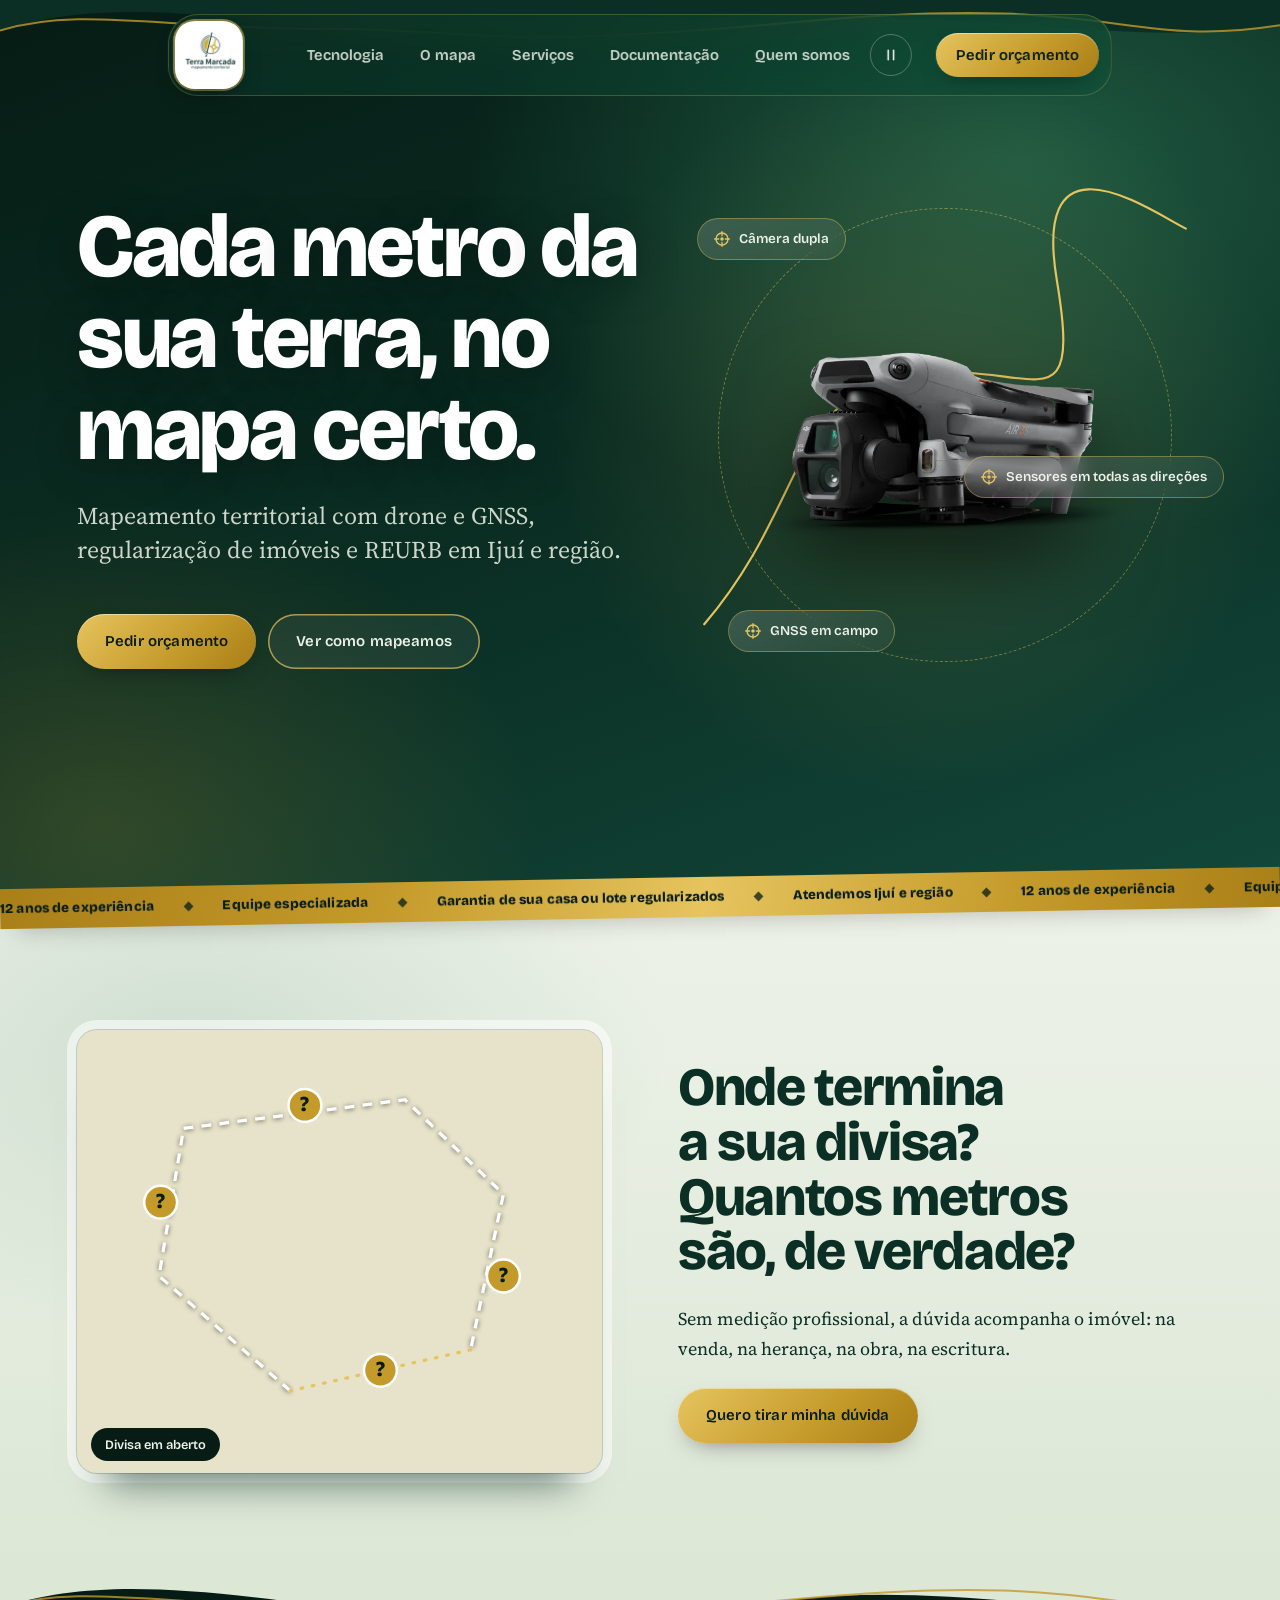
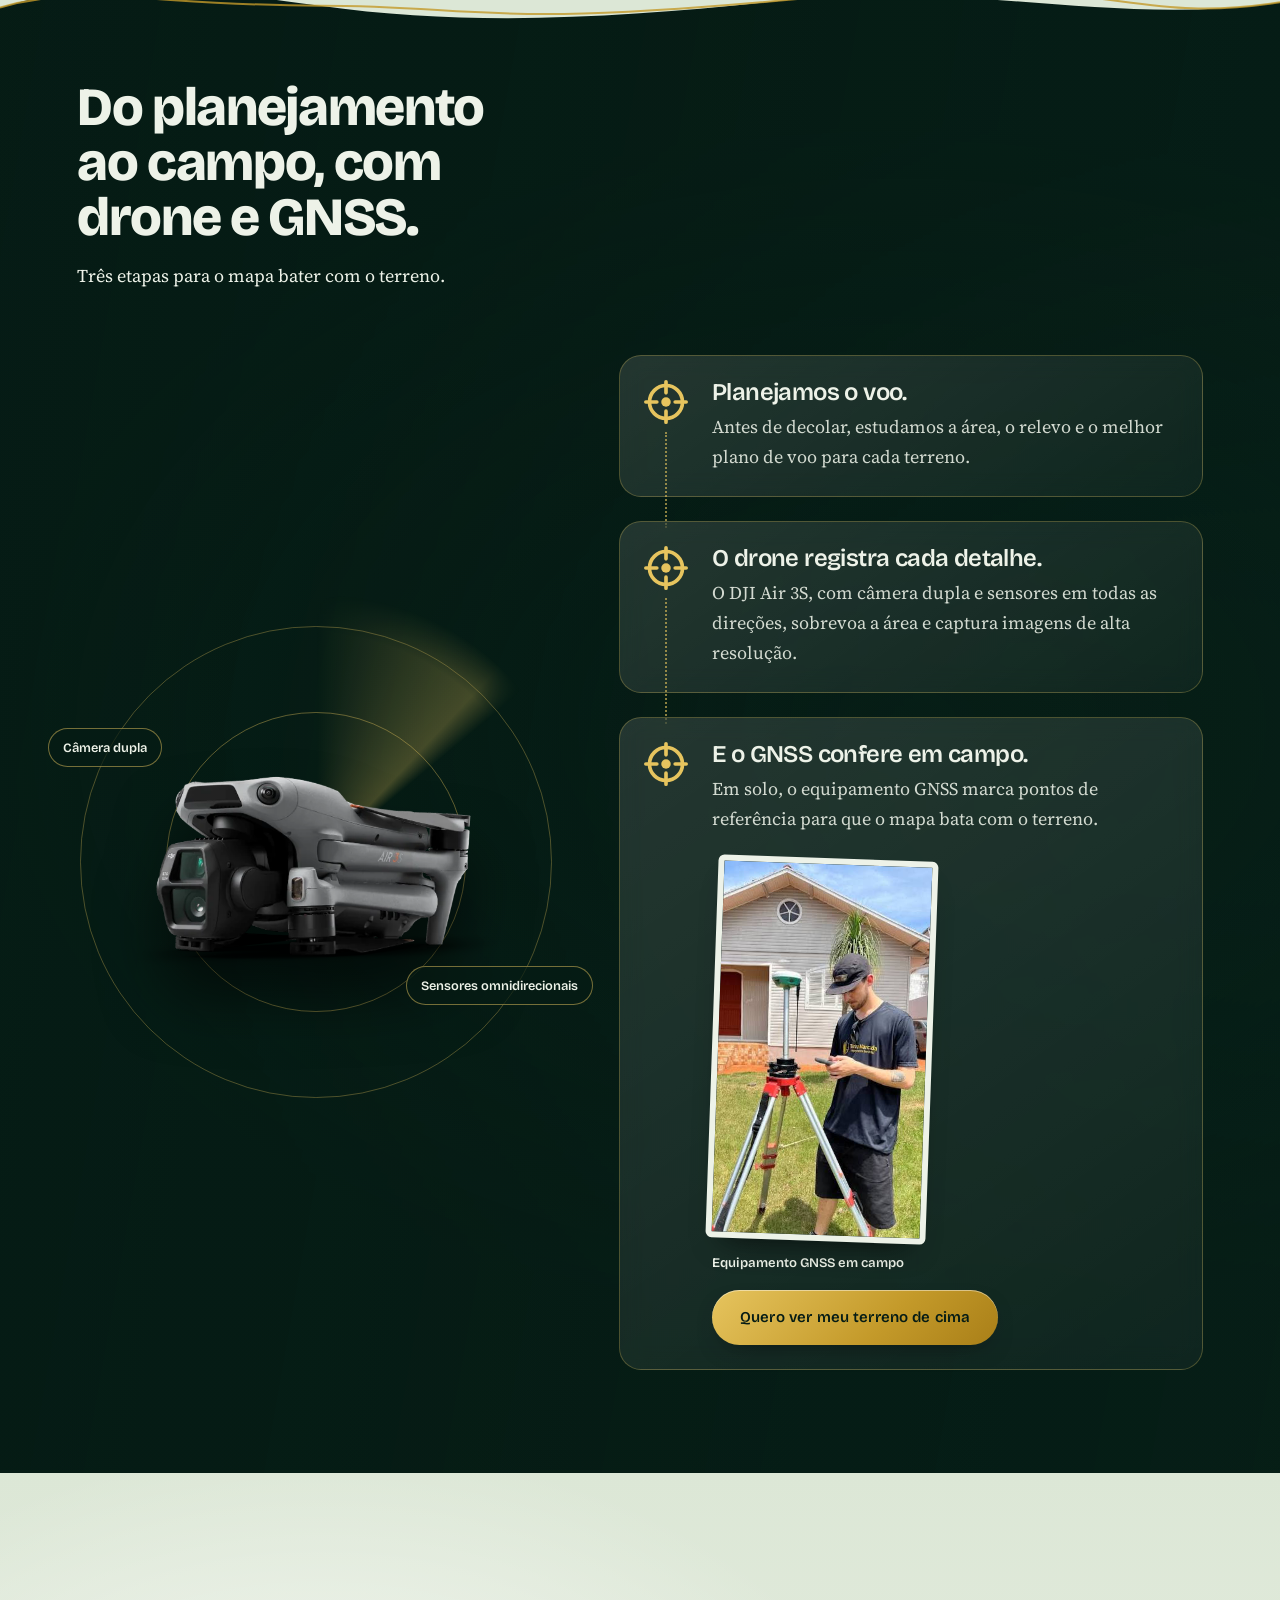
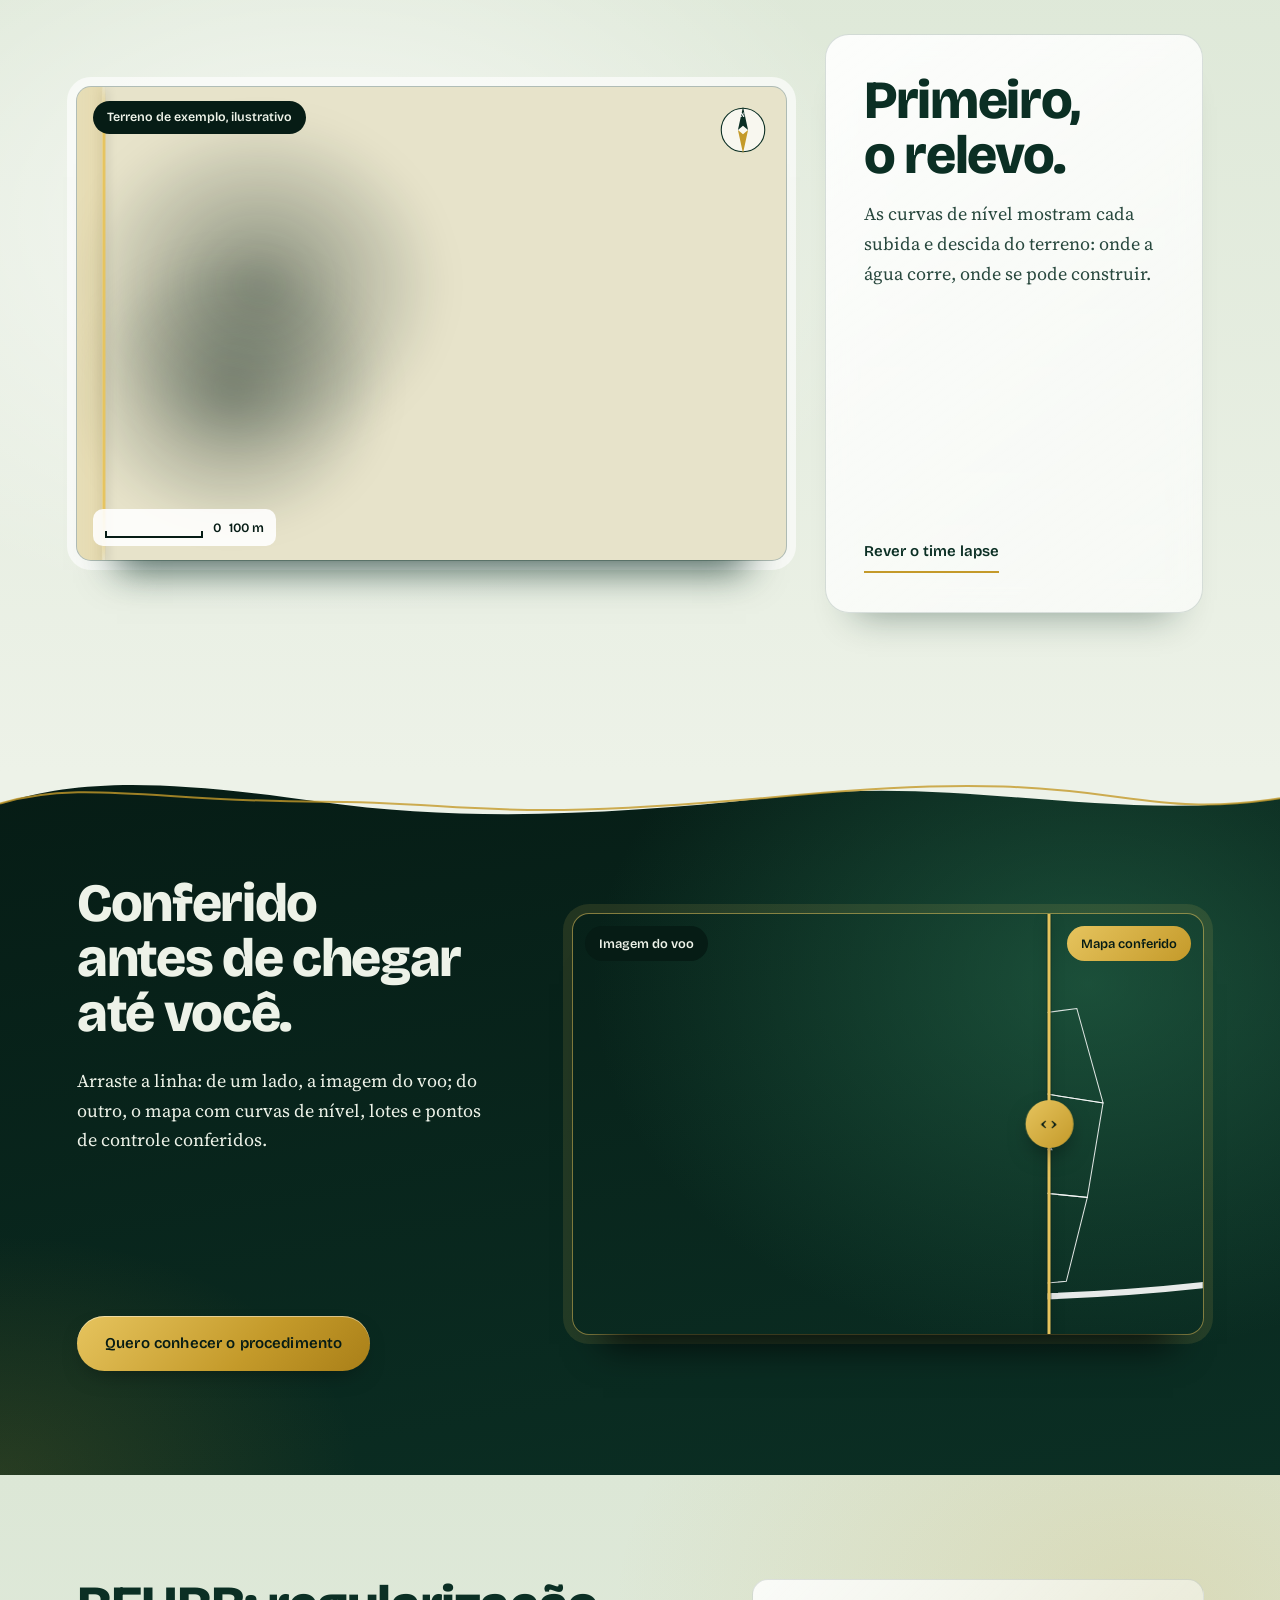
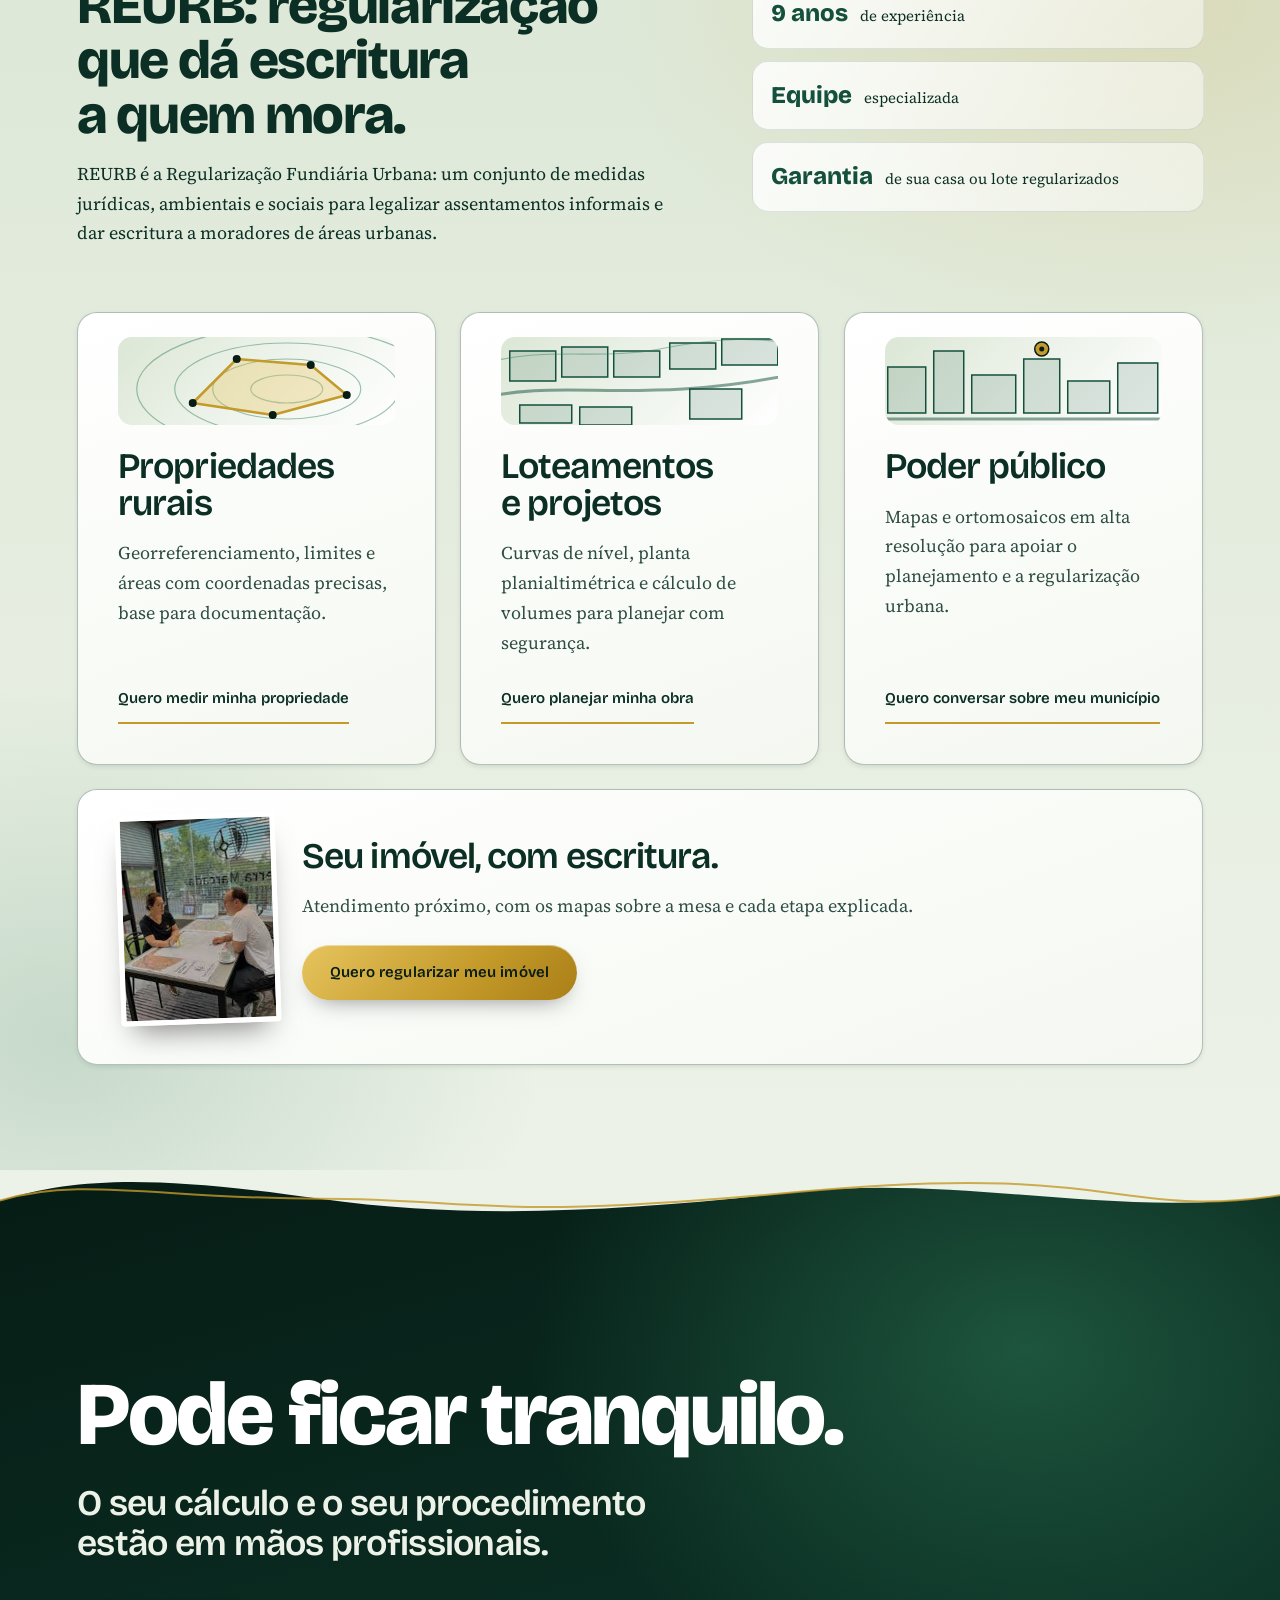
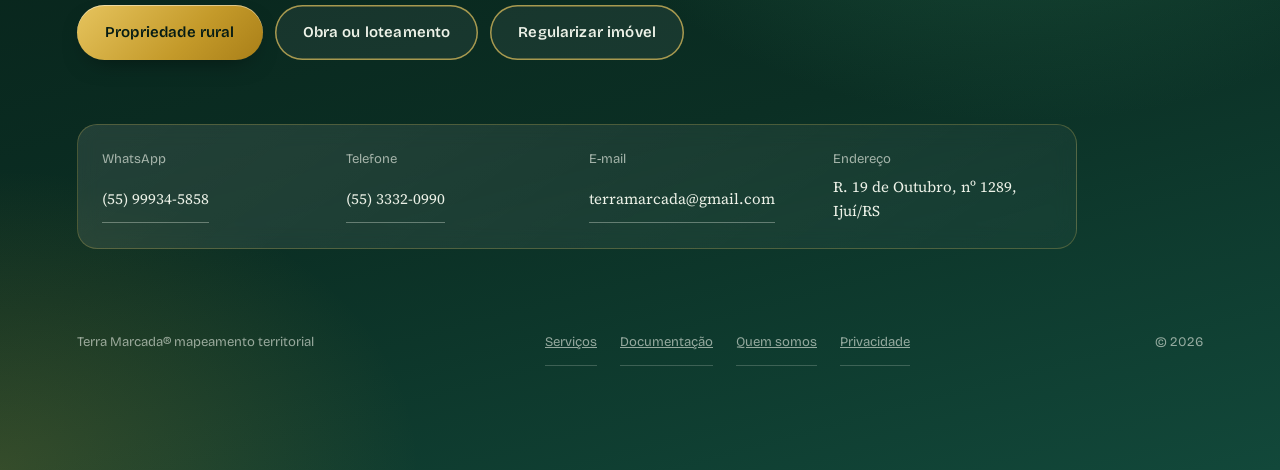
==== commit ca045464: "Adiciona abertura animada com a logo na primeira visita Co-Authored-By: Claude Sonnet 5.5 <noreply@a" ====
--- a/index.html
+++ b/index.html
@@ -10,6 +10,15 @@
     var n = performance.getEntriesByType('navigation')[0];
     if (!location.hash && (!n || n.type === 'navigate')) { scrollTo(0, 0); addEventListener('load', function () { if (!scrollY) return; scrollTo(0, 0); }); }
   } catch (e) { /* sem suporte: comportamento padrão */ } })();
+</script>
+  <script>
+  /* Abertura com a logo: só na primeira visita da sessão, na página inicial, sem âncora e sem movimento reduzido. */
+  (function () { try {
+    var n = performance.getEntriesByType('navigation')[0], visto = false;
+    try { visto = sessionStorage.getItem('terramarcada-intro') === '1'; } catch (e) { /* sem armazenamento */ }
+    var reduz = matchMedia('(prefers-reduced-motion: reduce)').matches;
+    if (!reduz && !visto && !location.hash && (!n || n.type !== 'back_forward')) document.documentElement.classList.add('com-intro');
+  } catch (e) { /* sem suporte: o site abre direto */ } })();
 </script>
   <meta name="description" content="Terra Marcada: mapeamento territorial com drone e GNSS em Ijuí e região. Georreferenciamento, relevo, regularização de imóveis e REURB, com cálculo e procedimento em mãos profissionais.">
   <meta name="theme-color" content="#061C15">
@@ -31,6 +40,38 @@
 </head>
 <body>
 <a class="pular" href="#conteudo">Pular para o conteúdo</a>
+<!-- Abertura: animação curta da logo (some sozinha, ou com clique/Esc) -->
+<div class="intro" id="intro" aria-hidden="true">
+  <div class="intro-cena">
+    <i class="intro-onda"></i><i class="intro-onda"></i>
+    <svg class="intro-anel" viewBox="0 0 100 100"><circle cx="50" cy="50" r="47" pathLength="1"/><g class="marcas"><path pathLength="1" d="M50 3V-8"/><path pathLength="1" d="M50 97V108"/><path pathLength="1" d="M3 50H-8"/><path pathLength="1" d="M97 50H108"/></g></svg>
+    <div class="intro-logo"><img src="assets/logo.png" alt="" width="256" height="256"></div>
+  </div>
+</div>
+<script>
+  (function () {
+    var el = document.getElementById('intro'), raiz = document.documentElement;
+    if (!el) return;
+    if (!raiz.classList.contains('com-intro')) { el.parentNode.removeChild(el); return; }
+    el.classList.add('on');
+    var feito = false, timer;
+    function resto() { return [].slice.call(document.body.children).filter(function (c) { return c !== el; }); }
+    function travar() { if (!feito) resto().forEach(function (c) { c.inert = true; }); }   // o teclado não entra no site por baixo da abertura
+    travar(); document.addEventListener('DOMContentLoaded', travar);
+    function fim() {
+      if (feito) return; feito = true; clearTimeout(timer);
+      try { sessionStorage.setItem('terramarcada-intro', '1'); } catch (e) { /* sem armazenamento */ }
+      el.classList.add('saindo');
+      resto().forEach(function (c) { c.inert = false; });
+      raiz.classList.remove('com-intro');                          // libera a entrada do hero enquanto a abertura se desfaz
+      setTimeout(function () { if (el.parentNode) el.parentNode.removeChild(el); }, 800);
+    }
+    timer = setTimeout(fim, 2300);
+    el.addEventListener('click', fim);
+    addEventListener('keydown', function (e) { if (e.key === 'Escape') fim(); });
+  })();
+</script>
+
 
 <!-- Navegação -->
 <header class="nav" id="nav">
--- a/site.css
+++ b/site.css
@@ -394,3 +394,26 @@
 
 /* destinos de âncora não ficam atrás do menu fixo */
 [id]{scroll-margin-top:96px}
+
+/* abertura com a logo */
+.intro{position:fixed;inset:0;z-index:300;display:none;place-items:center;cursor:pointer;background:radial-gradient(900px 640px at 78% 18%,rgb(var(--musgo-rgb) / .55),transparent 62%),radial-gradient(700px 520px at 6% 94%,rgb(var(--ouro-rgb) / .2),transparent 62%),linear-gradient(160deg,var(--abismo),var(--floresta) 60%,var(--floresta-2));transition:opacity .6s var(--suave),transform .6s var(--suave),visibility 0s .6s}
+.intro.on{display:grid}
+.intro.saindo{opacity:0;transform:scale(1.05);visibility:hidden;pointer-events:none}
+html.com-intro{overflow:hidden}
+html.com-intro,html.com-intro body{background:var(--abismo)}
+.intro-cena{position:relative;width:min(62vw,260px);aspect-ratio:1;display:grid;place-items:center}
+.intro-logo{width:58%;aspect-ratio:1;border-radius:26%;background:#fff;overflow:hidden;box-shadow:0 24px 40px -20px rgba(0,0,0,.6);animation:intro-logo .8s var(--suave) .1s both}
+.intro-logo img{width:100%;height:100%;object-fit:contain;padding:6%}
+.intro-anel{position:absolute;inset:0;width:100%;height:100%;overflow:visible}
+.intro-anel circle{fill:none;stroke:var(--ouro-claro);stroke-width:1.6;stroke-linecap:butt;stroke-dasharray:1;stroke-dashoffset:1;transform:rotate(-90deg);transform-origin:center;animation:intro-traco 1.3s var(--suave) .35s forwards}
+.intro-anel .marcas path{fill:none;stroke:var(--ouro-claro);stroke-width:1.6;stroke-linecap:butt;stroke-dasharray:1;stroke-dashoffset:1;animation:intro-traco .6s ease-out 1.2s forwards}
+.intro-onda{position:absolute;inset:14%;border-radius:50%;border:1.5px solid rgb(var(--ouro-claro-rgb) / .6);opacity:0;animation:intro-onda 1.6s ease-out .5s 1 both}
+.intro-onda+.intro-onda{animation-delay:.9s}
+@keyframes intro-logo{from{opacity:0;transform:scale(.6) rotate(-8deg)}to{opacity:1;transform:none}}
+@keyframes intro-traco{to{stroke-dashoffset:0}}
+@keyframes intro-onda{0%{opacity:.8;transform:scale(.6)}100%{opacity:0;transform:scale(2.2)}}
+/* enquanto a abertura toca, a entrada do hero fica em espera e começa quando ela se desfaz */
+html.com-intro [data-fx].fx-em-cena:not([data-fx="palavras"]){opacity:0!important;transform:translateY(24px)!important;transition:none!important}
+html.com-intro [data-fx="palavras"].fx-em-cena .fx-palavra{opacity:0!important;transform:translateY(.6em)!important;transition:none!important}
+html.com-intro .hero *,html.com-intro .hero *::before{animation-play-state:paused!important}
+@media (prefers-reduced-motion:reduce){.intro{display:none!important}}
